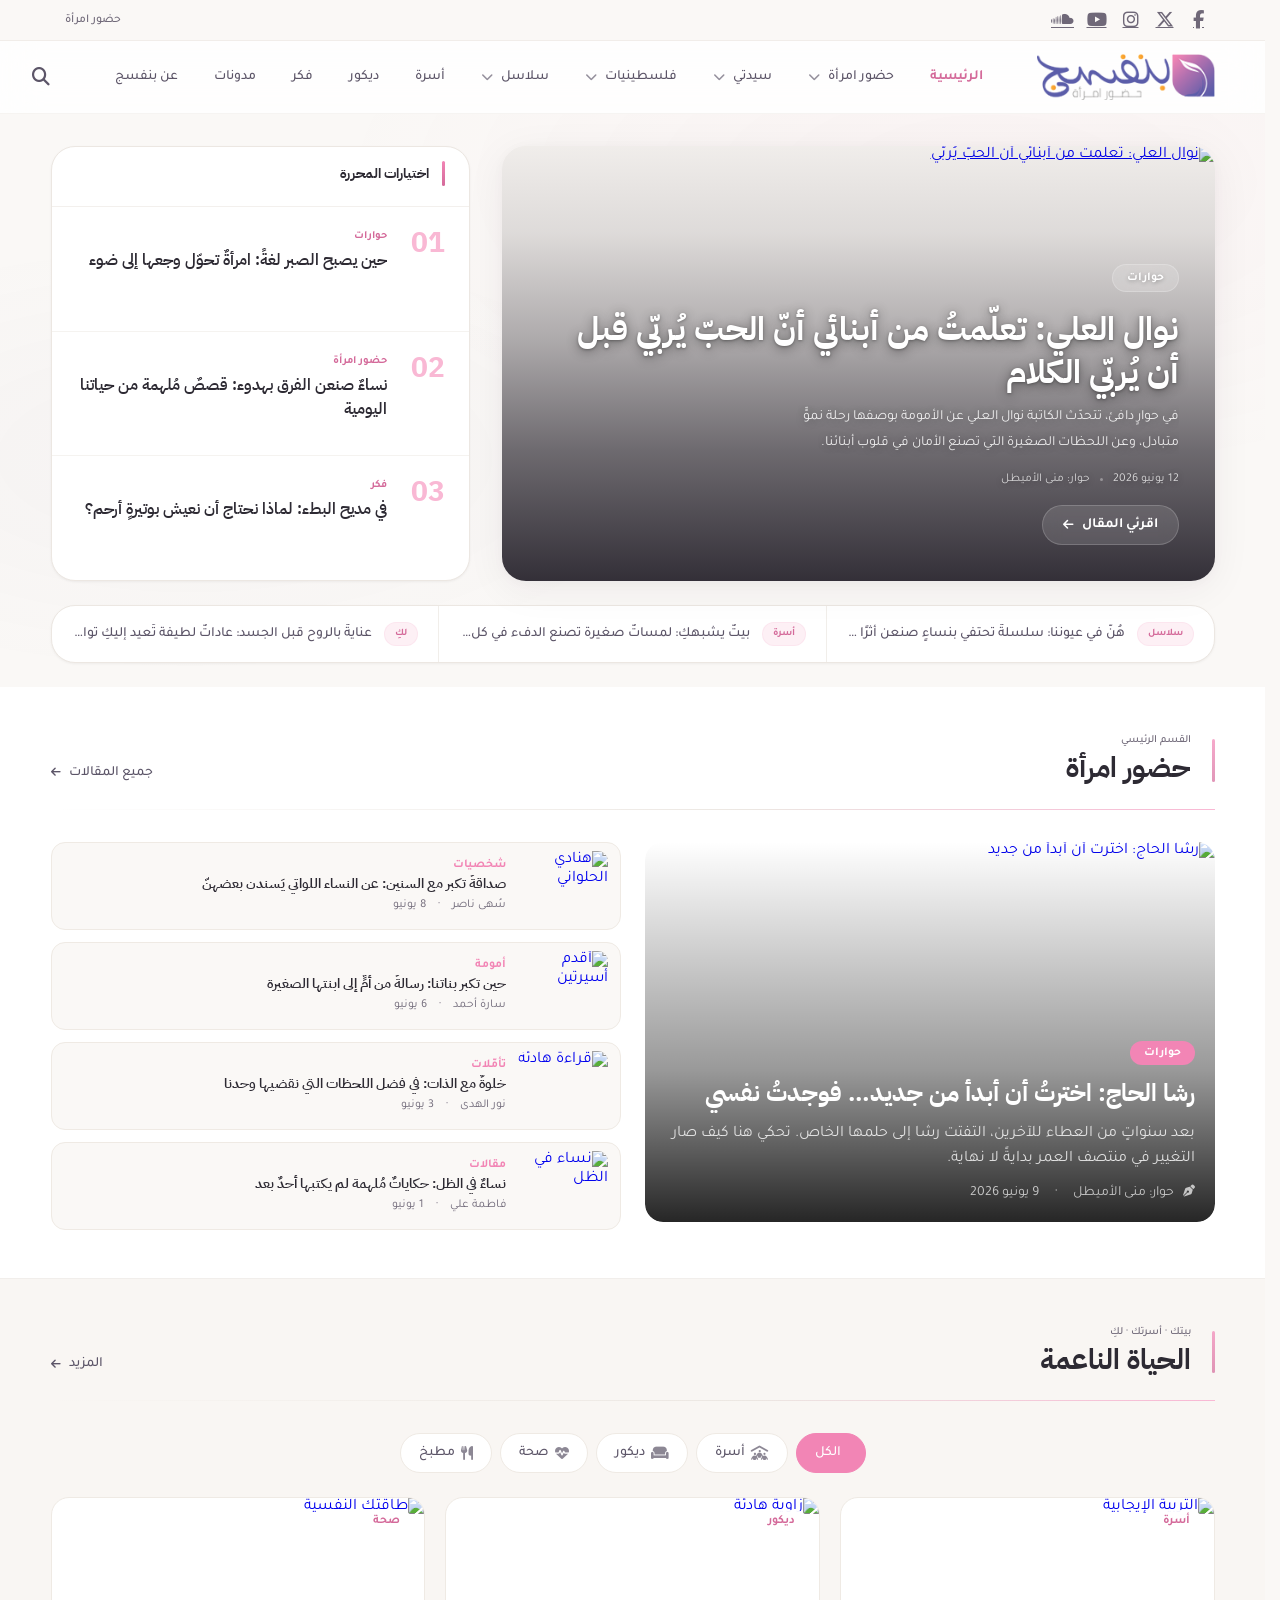
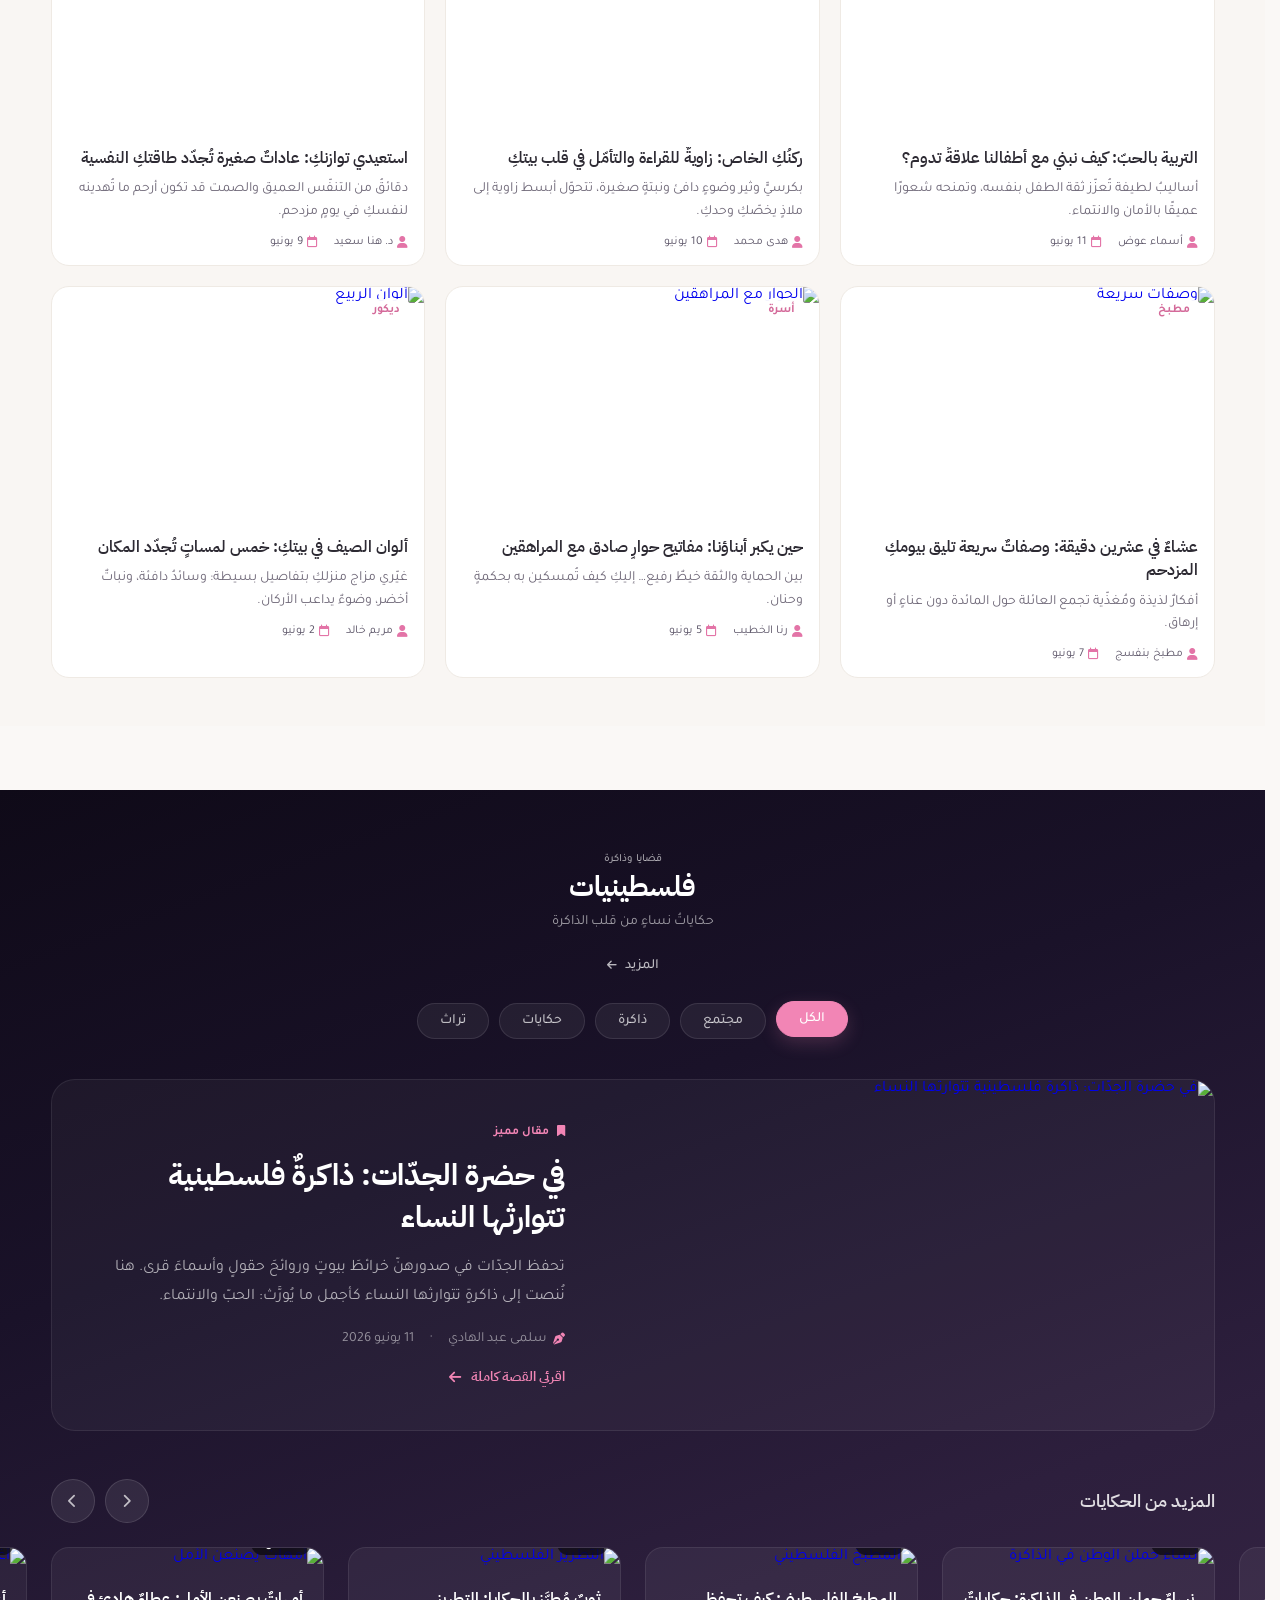
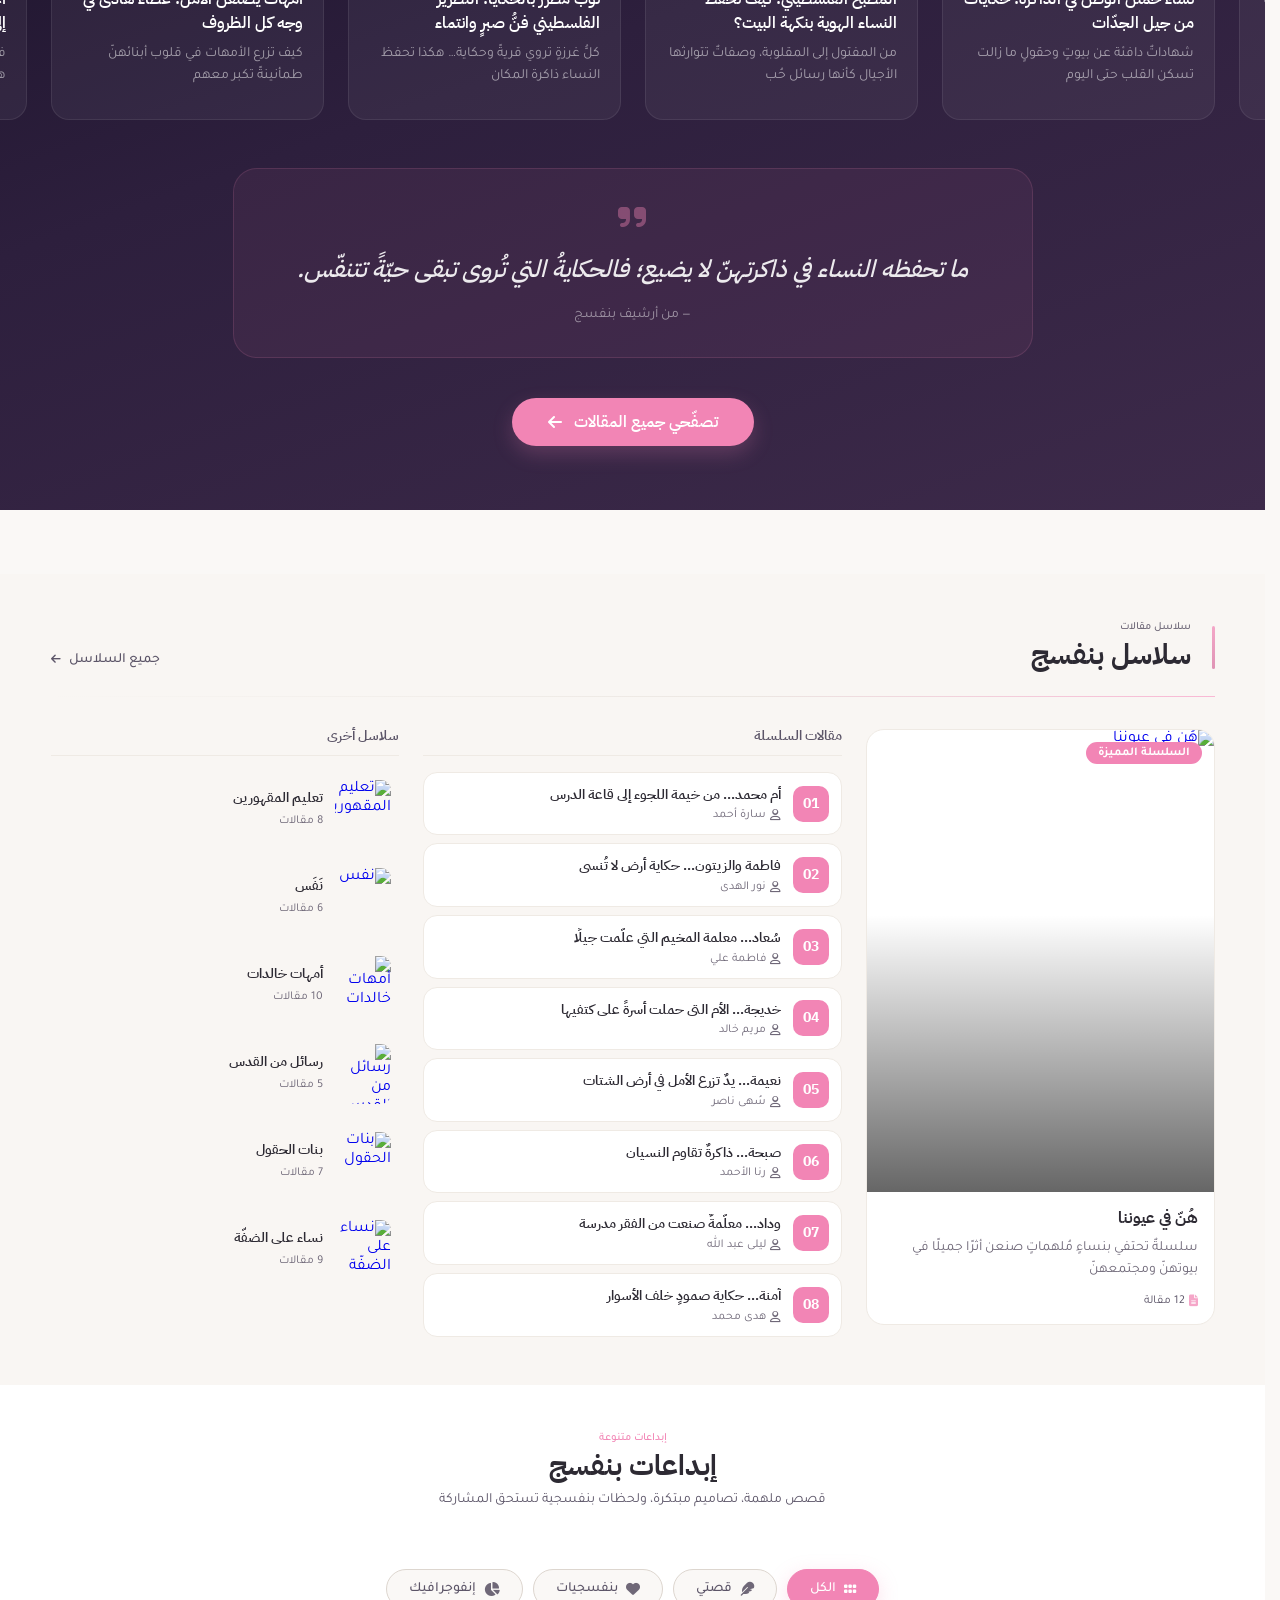
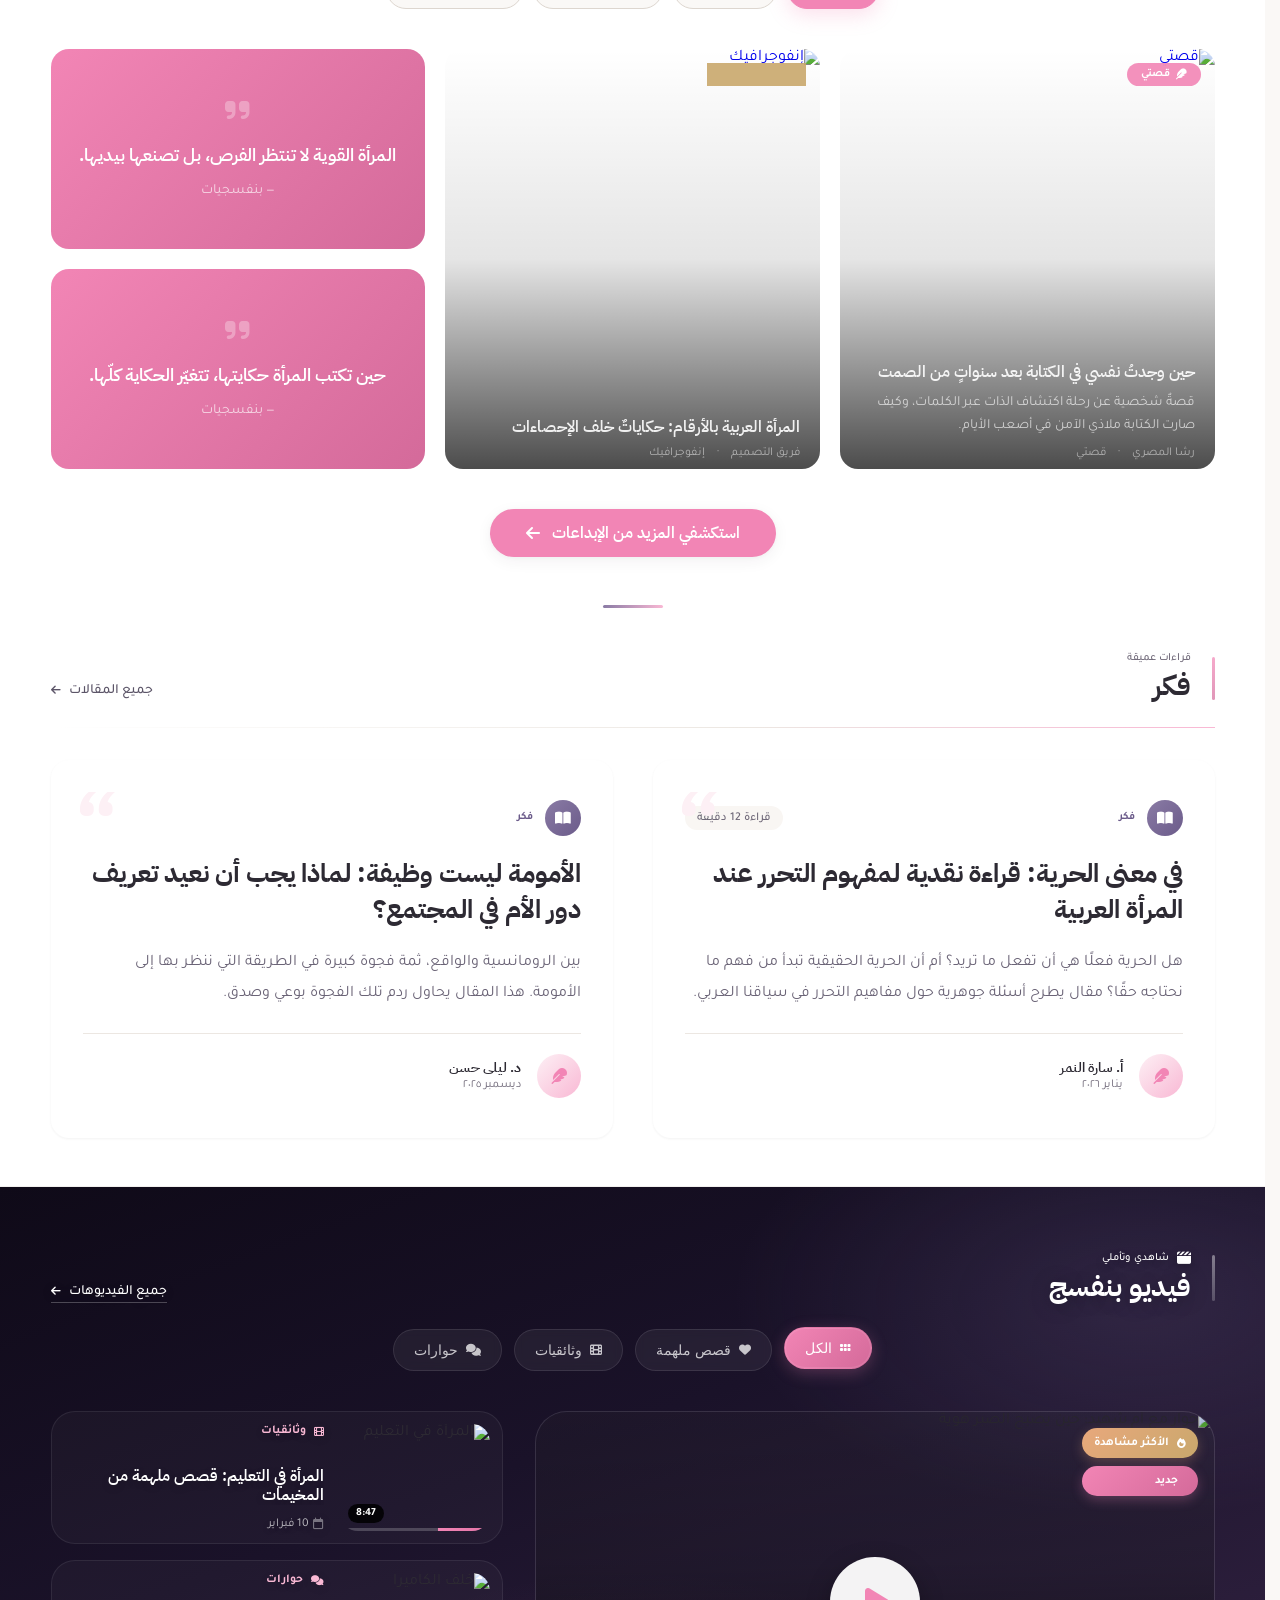
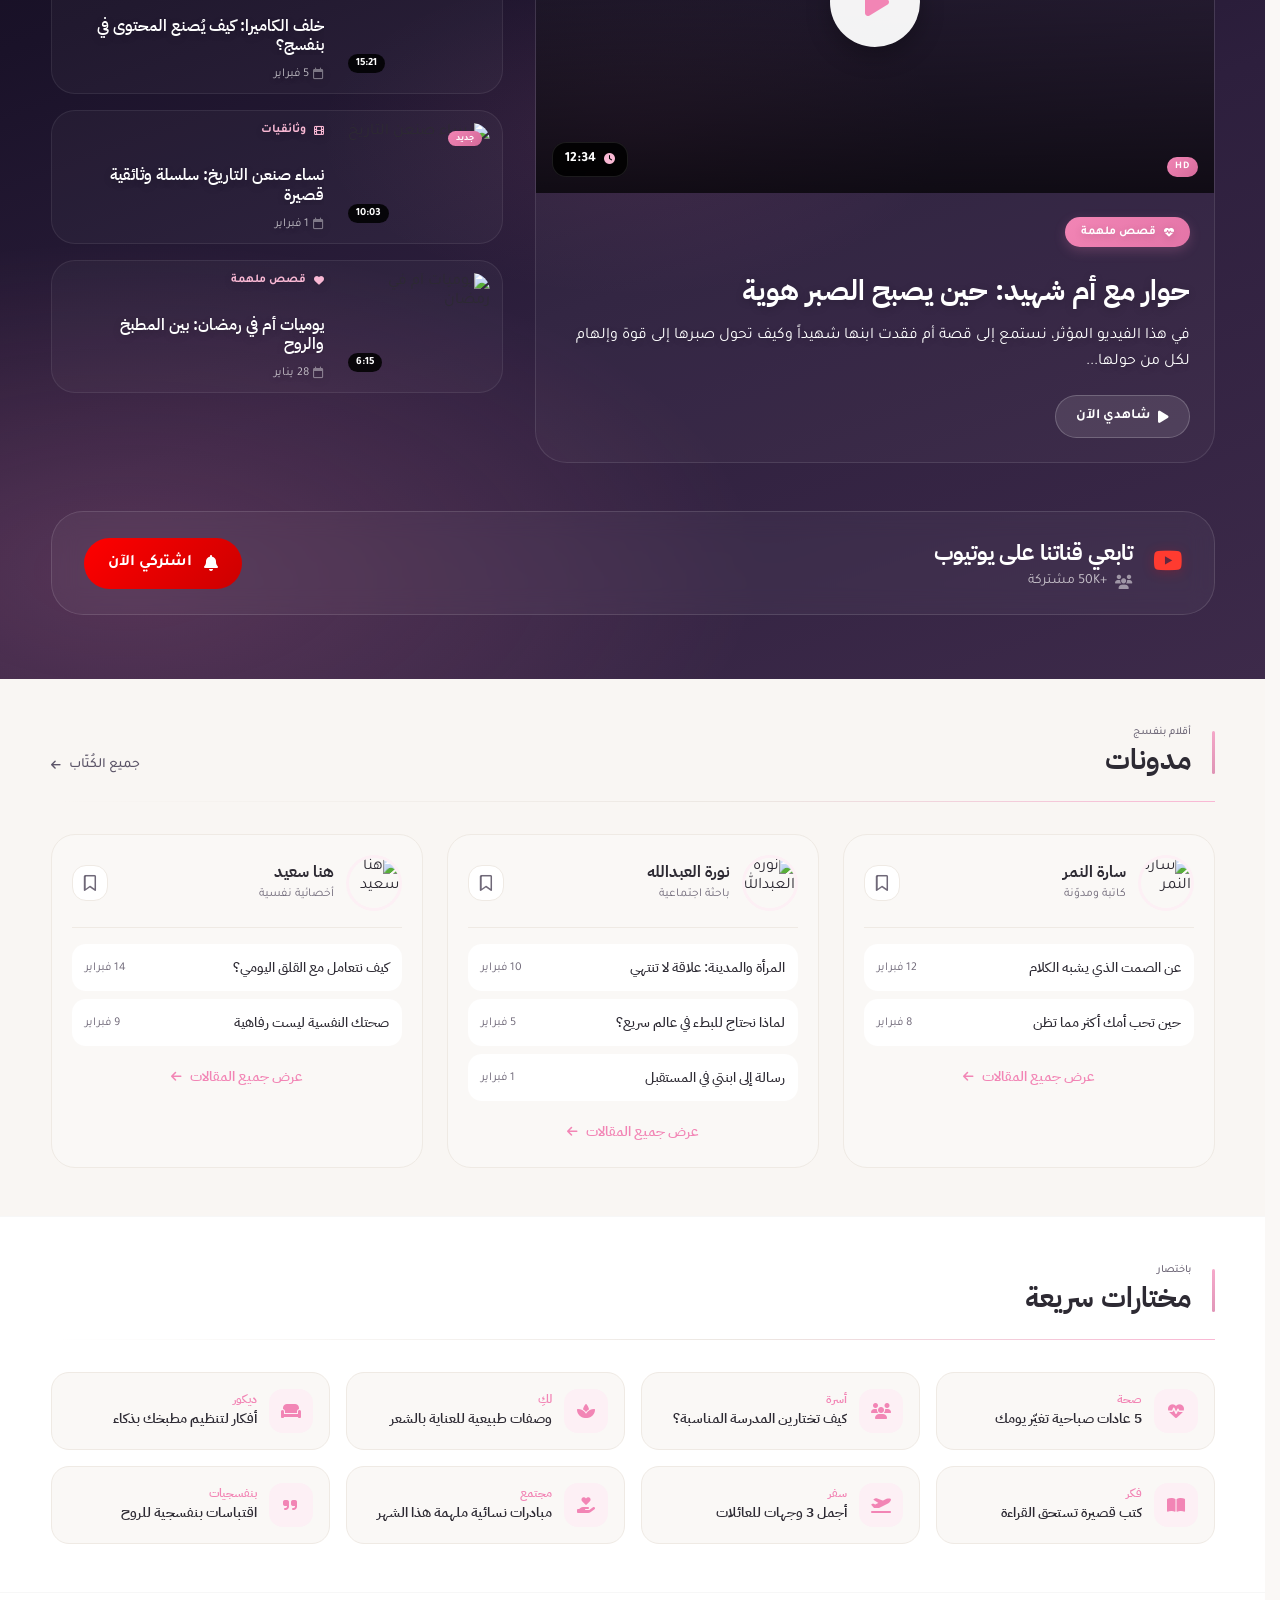
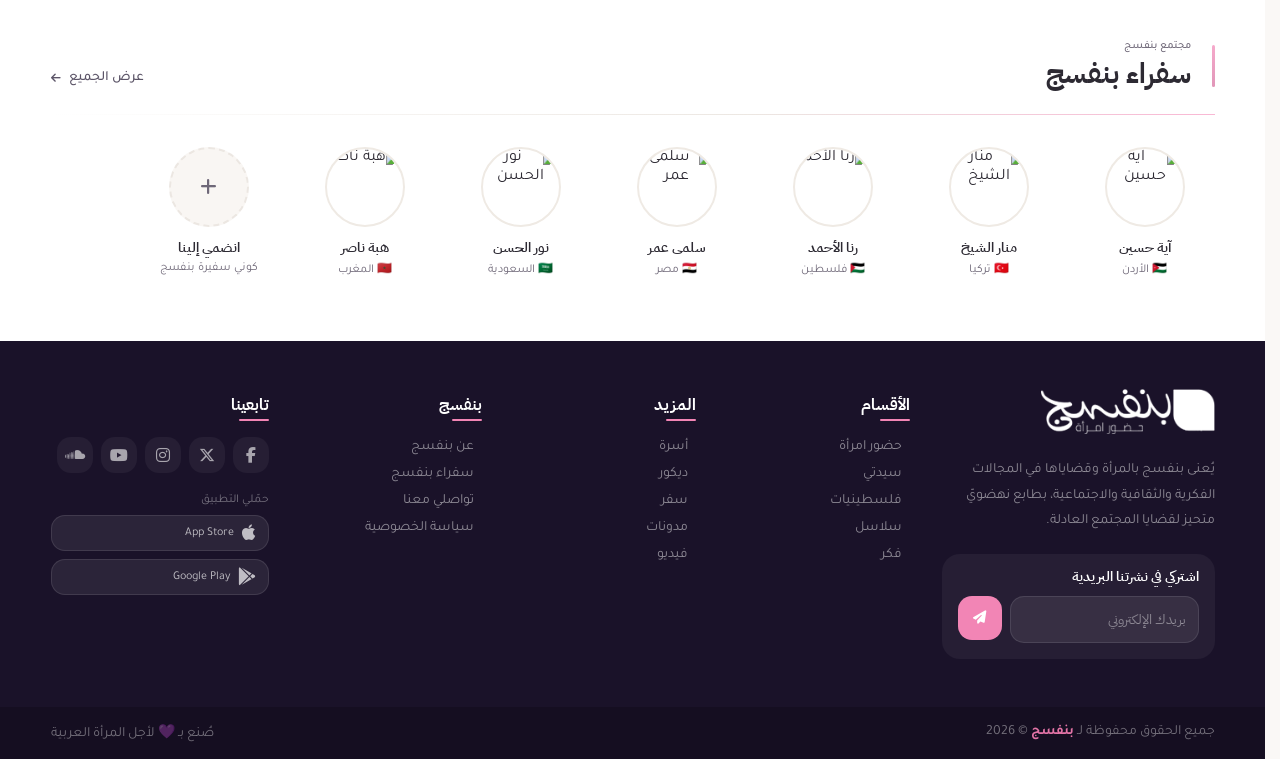
==== index.html @ 0a7c8219 "Signed-off-by: Eslam abselnasser <96479431+imsemoo@users.noreply.github.com>" ====
<!DOCTYPE html>
<html lang="ar" dir="rtl">

  <head>
    <meta charset="UTF-8">
    <meta name="viewport" content="width=device-width, initial-scale=1, shrink-to-fit=no">
    <meta http-equiv="x-ua-compatible" content="ie=edge">
    <title>بنفسج - حضور امرأة</title>
    <meta name="robots" content="noodp,noydir">
    <meta name="robots" content="index,follow">
    <meta name="robots" content="ALL">
    <meta property="og:type" content="article">
    <meta property="og:title" content="بنفسج - حضور امرأة">
    <meta property="og:description"
      content="يُعنى بنفسج بالمرأة وقضاياها في المجالات: الفكرية والثقافية والاجتماعية، بطابع نهضويّ متحيز لقضايا المجتمع العادلة.">
    <meta property="og:image" content="images/logo.png">
    <meta property="og:url" content="#">
    <meta property="og:site_name" content="بنفسج">
    <meta name="twitter:card" content="summary_large_image">
    <meta name="twitter:description"
      content="يُعنى بنفسج بالمرأة وقضاياها في المجالات: الفكرية والثقافية والاجتماعية، بطابع نهضويّ متحيز لقضايا المجتمع العادلة.">
    <meta name="twitter:title" content="بنفسج - حضور امرأة">
    <meta name="description"
      content="يُعنى بنفسج بالمرأة وقضاياها في المجالات: الفكرية والثقافية والاجتماعية، بطابع نهضويّ متحيز لقضايا المجتمع العادلة.">
    <meta name="keywords"
      content="بنفسج,مقالات,المرأة الفلسطينية,المرأة العربية,المرأة,حضور إمرأة,فكر,ثقافة,قضايا المرأة,ديكور,صحة,صحة وجمال">
    <meta name="author" content="بنفسج">
    <meta name="rating" content="General">
    <meta name="copyright" content="جميع الحقوق محفوظة لبنفسج © 2026">

    <link rel="shortcut icon" href="images/logo.png" type="image/png">
    <link rel="icon" href="images/logo.png" type="image/png">

    <!-- Font Awesome Icons -->
    <link rel="stylesheet" href="https://cdnjs.cloudflare.com/ajax/libs/font-awesome/6.5.1/css/all.min.css">

    <!-- Swiper CSS -->
    <link rel="stylesheet" href="https://cdn.jsdelivr.net/npm/swiper@11/swiper-bundle.min.css">


    <link rel="stylesheet" href="css/main.css">



  </head>

  <body>
    <a class="skip-link" href="#main">تخطّي إلى المحتوى</a>

    <!-- ====== Topbar ====== -->
    <div class="site-topbar">
      <div class="container site-topbar__inner">
        <div class="site-topbar__social" aria-label="روابط اجتماعية">
          <a class="icon-btn" href="#" aria-label="Facebook">
            <i class="fa-brands fa-facebook-f" aria-hidden="true"></i>
          </a>
          <a class="icon-btn" href="#" aria-label="Twitter / X">
            <i class="fa-brands fa-x-twitter" aria-hidden="true"></i>
          </a>
          <a class="icon-btn" href="#" aria-label="Instagram">
            <i class="fa-brands fa-instagram" aria-hidden="true"></i>
          </a>
          <a class="icon-btn" href="#" aria-label="YouTube">
            <i class="fa-brands fa-youtube" aria-hidden="true"></i>
          </a>
          <a class="icon-btn" href="#" aria-label="SoundCloud">
            <i class="fa-brands fa-soundcloud" aria-hidden="true"></i>
          </a>
        </div>

        <div class="site-topbar__meta">
          <span class="topbar-chip">حضور امرأة</span>
        </div>
      </div>
    </div>

    <!-- ====== Header ====== -->
    <header class="site-header" data-header>
      <div class="container site-header__inner">
        <!-- Brand -->
        <a class="site-brand" href="#" aria-label="بنفسج - الرئيسية">
          <img src="images/logo.png" alt="بنفسج" class="site-brand__logo">
        </a>

        <!-- Desktop Navigation -->
        <nav class="site-nav" aria-label="التنقل الرئيسي" data-nav>
          <ul class="site-nav__list">
            <li class="site-nav__item">
              <a class="site-nav__link is-active" href="#">الرئيسية</a>
            </li>

            <li class="site-nav__item has-subnav">
              <button class="site-nav__link site-nav__toggle" type="button" aria-expanded="false"
                aria-controls="nav-sub-1">
                حضور امرأة
                <i class="fa-solid fa-chevron-down site-nav__chev" aria-hidden="true"></i>
              </button>
              <ul class="subnav" id="nav-sub-1" aria-label="حضور امرأة">
                <li><a class="subnav__link" href="#">حوارات</a></li>
              </ul>
            </li>

            <li class="site-nav__item has-subnav">
              <button class="site-nav__link site-nav__toggle" type="button" aria-expanded="false"
                aria-controls="nav-sub-2">
                سيدتي
                <i class="fa-solid fa-chevron-down site-nav__chev" aria-hidden="true"></i>
              </button>
              <ul class="subnav" id="nav-sub-2" aria-label="سيدتي">
                <li><a class="subnav__link" href="#">صحة المرأة</a></li>
                <li><a class="subnav__link" href="#">لكِ</a></li>
              </ul>
            </li>

            <li class="site-nav__item has-subnav">
              <button class="site-nav__link site-nav__toggle" type="button" aria-expanded="false"
                aria-controls="nav-sub-3">
                فلسطينيات
                <i class="fa-solid fa-chevron-down site-nav__chev" aria-hidden="true"></i>
              </button>
              <ul class="subnav" id="nav-sub-3" aria-label="فلسطينيات">
                <li><a class="subnav__link" href="#">مجتمع</a></li>
                <li><a class="subnav__link" href="#">ذاكرة</a></li>
              </ul>
            </li>

            <li class="site-nav__item has-subnav">
              <button class="site-nav__link site-nav__toggle" type="button" aria-expanded="false"
                aria-controls="nav-sub-4">
                سلاسل
                <i class="fa-solid fa-chevron-down site-nav__chev" aria-hidden="true"></i>
              </button>
              <ul class="subnav" id="nav-sub-4" aria-label="سلاسل">
                <li><a class="subnav__link" href="#">هُنّ في عيوننا</a></li>
                <li><a class="subnav__link" href="#">سلسلة تعليم المقهورين</a></li>
                <li><a class="subnav__link" href="#">نَفَس</a></li>
              </ul>
            </li>

            <li class="site-nav__item"><a class="site-nav__link" href="#">أسرة</a></li>
            <li class="site-nav__item"><a class="site-nav__link" href="#">ديكور</a></li>
            <li class="site-nav__item"><a class="site-nav__link" href="#">فكر</a></li>
            <li class="site-nav__item"><a class="site-nav__link" href="#">مدونات</a></li>
            <li class="site-nav__item"><a class="site-nav__link" href="#">عن بنفسج</a></li>
          </ul>
        </nav>

        <!-- Actions -->
        <div class="site-actions">
          <button class="icon-btn" type="button" aria-label="بحث" data-search-open>
            <i class="fa-solid fa-magnifying-glass" aria-hidden="true"></i>
          </button>

          <button class="menu-btn" type="button" aria-label="فتح القائمة" aria-expanded="false"
            aria-controls="mobile-drawer" data-menu-open>
            <span class="menu-btn__lines" aria-hidden="true"></span>
          </button>
        </div>
      </div>
    </header>

    <!-- ====== Drawer (Outside header) ====== -->
    <div class="drawer" id="mobile-drawer" aria-hidden="true" data-drawer>
      <div class="drawer__backdrop" data-menu-close></div>

      <aside class="drawer__panel" role="dialog" aria-label="قائمة الهاتف" aria-modal="true">
        <div class="drawer__header">
          <span class="drawer__title">القائمة</span>
          <button class="icon-btn" type="button" aria-label="إغلاق" data-menu-close>
            <i class="fa-solid fa-xmark" aria-hidden="true"></i>
          </button>
        </div>

        <nav class="drawer__nav" aria-label="التنقل على الهاتف">
          <a class="drawer__link is-active" href="#">الرئيسية</a>

          <details class="drawer__group">
            <summary class="drawer__summary">حضور امرأة</summary>
            <a class="drawer__sublink" href="#">حوارات</a>
          </details>

          <details class="drawer__group">
            <summary class="drawer__summary">سيدتي</summary>
            <a class="drawer__sublink" href="#">صحة المرأة</a>
            <a class="drawer__sublink" href="#">لكِ</a>
          </details>

          <details class="drawer__group">
            <summary class="drawer__summary">فلسطينيات</summary>
            <a class="drawer__sublink" href="#">مجتمع</a>
            <a class="drawer__sublink" href="#">ذاكرة</a>
          </details>

          <details class="drawer__group">
            <summary class="drawer__summary">سلاسل</summary>
            <a class="drawer__sublink" href="#">هُنّ في عيوننا</a>
            <a class="drawer__sublink" href="#">سلسلة تعليم المقهورين</a>
            <a class="drawer__sublink" href="#">نَفَس</a>
          </details>

          <a class="drawer__link" href="#">أسرة</a>
          <a class="drawer__link" href="#">ديكور</a>
          <a class="drawer__link" href="#">فكر</a>
          <a class="drawer__link" href="#">مدونات</a>
          <a class="drawer__link" href="#">عن بنفسج</a>
        </nav>
      </aside>
    </div>

    <!-- ====== Search (Outside header) ====== -->
    <div class="search" aria-hidden="true" data-search>
      <div class="search__backdrop" data-search-close></div>

      <div class="search__panel" role="dialog" aria-label="البحث" aria-modal="true">
        <button class="search__close icon-btn" type="button" aria-label="إغلاق" data-search-close>
          <i class="fa-solid fa-xmark" aria-hidden="true"></i>
        </button>

        <div class="search__row">
          <input class="search__input" type="search" placeholder="ابحثي عن مقال أو كاتب…" aria-label="بحث">
          <button class="btn btn--primary" type="button">بحث</button>
        </div>
      </div>
    </div>


    <main id="main">
    <section class="hero-spread" aria-label="المحتوى المميز">
      <div class="container hero-spread__wrap">

        <div class="hero-spread__grid">

          <!-- ▸ Featured Story (Magazine Cover) -->
          <article class="hero-cover">
            <a class="hero-cover__media" href="#">
              <img src="https://images.unsplash.com/photo-1611066028607-cd58e29818f5?w=1280&h=600&fit=crop&crop=faces&q=80&auto=format"
                alt="نوال العلي: تعلّمتُ من أبنائي أن الحبّ يُربّي" loading="eager" decoding="async" />
            </a>

            <div class="hero-cover__content">
              <a class="hero-cover__category" href="#">حوارات</a>

              <h1 class="hero-cover__title">
                <a href="#">نوال العلي: تعلّمتُ من أبنائي أنّ الحبّ يُربّي قبل أن يُربّي الكلام</a>
              </h1>

              <p class="hero-cover__excerpt">
                في حوارٍ دافئ، تتحدّث الكاتبة نوال العلي عن الأمومة بوصفها رحلة نموٍّ متبادل، وعن اللحظات الصغيرة التي تصنع الأمان في قلوب أبنائنا.
              </p>

              <div class="hero-cover__meta">
                <time datetime="2026-06-12">12 يونيو 2026</time>
                <span class="hero-cover__dot" aria-hidden="true"></span>
                <span>حوار: منى الأميطل</span>
              </div>

              <a class="hero-cover__cta" href="#">
                اقرئي المقال
                <i class="fa-solid fa-arrow-left" aria-hidden="true"></i>
              </a>
            </div>
          </article>

          <!-- ▸ Editor's Picks (Numbered List) -->
          <aside class="hero-picks" aria-label="اختيارات المحررة">
            <div class="hero-picks__header">
              <span class="hero-picks__label">اختيارات المحررة</span>
            </div>

            <ol class="hero-picks__list">
              <li class="hero-picks__item">
                <a class="hero-picks__link" href="#">
                  <span class="hero-picks__num" aria-hidden="true">01</span>
                  <div class="hero-picks__body">
                    <span class="hero-picks__kicker">حوارات</span>
                    <h2 class="hero-picks__title">حين يصبح الصبر لغةً: امرأةٌ تحوّل وجعها إلى ضوء</h2>
                  </div>
                </a>
              </li>

              <li class="hero-picks__item">
                <a class="hero-picks__link" href="#">
                  <span class="hero-picks__num" aria-hidden="true">02</span>
                  <div class="hero-picks__body">
                    <span class="hero-picks__kicker">حضور امرأة</span>
                    <h2 class="hero-picks__title">نساءٌ صنعن الفرق بهدوء: قصصٌ مُلهمة من حياتنا
                      اليومية</h2>
                  </div>
                </a>
              </li>

              <li class="hero-picks__item">
                <a class="hero-picks__link" href="#">
                  <span class="hero-picks__num" aria-hidden="true">03</span>
                  <div class="hero-picks__body">
                    <span class="hero-picks__kicker">فكر</span>
                    <h2 class="hero-picks__title">في مديح البطء: لماذا نحتاج أن نعيش بوتيرةٍ أرحم؟</h2>
                  </div>
                </a>
              </li>
            </ol>
          </aside>

        </div>

        <!-- ▸ Highlight Strip (elegant, NOT ticker) -->
        <div class="hero-strip" aria-label="مختارات سريعة">
          <a class="hero-strip__item" href="#">
            <span class="hero-strip__badge">سلاسل</span>
            <span class="hero-strip__text">هُنّ في عيوننا: سلسلةٌ تحتفي بنساءٍ صنعن أثرًا جميلًا</span>
          </a>
          <span class="hero-strip__divider" aria-hidden="true"></span>
          <a class="hero-strip__item" href="#">
            <span class="hero-strip__badge">أسرة</span>
            <span class="hero-strip__text">بيتٌ يشبهكِ: لمساتٌ صغيرة تصنع الدفء في كل زاوية</span>
          </a>
          <span class="hero-strip__divider" aria-hidden="true"></span>
          <a class="hero-strip__item" href="#">
            <span class="hero-strip__badge">لكِ</span>
            <span class="hero-strip__text">عنايةٌ بالروح قبل الجسد: عاداتٌ لطيفة تُعيد إليكِ توازنكِ</span>
          </a>
        </div>

      </div>
    </section>

    <!-- ====== حضور امرأة — Editorial Feature Section ====== -->
    <section class="sec women-voices" aria-label="حضور امرأة">
      <div class="sec__container">

        <!-- Section Header -->
        <header class="sec-head">
          <div class="sec-head__right">
            <div class="sec-head__text">
              <span class="sec-head__kicker">القسم الرئيسي</span>
              <h2 class="sec-head__title"><a href="#">حضور امرأة</a></h2>
            </div>
          </div>
          <a class="sec-head__more" href="#">جميع المقالات <i class="fa-solid fa-arrow-left" aria-hidden="true"></i></a>
        </header>

        <!-- Main Grid -->
        <div class="women-voices__grid">

          <!-- Featured Article -->
          <article class="wv-hero">
            <a href="#" class="wv-hero__link">
              <div class="wv-hero__media">
                <img src="https://images.unsplash.com/photo-1681152299027-17efe7da7081?w=760&h=540&fit=crop&crop=faces&q=80&auto=format" alt="رشا الحاج: اخترتُ أن أبدأ من جديد" loading="lazy" />
                <div class="wv-hero__overlay"></div>
              </div>
              <div class="wv-hero__content">
                <span class="wv-hero__cat">حوارات</span>
                <h3 class="wv-hero__title">رشا الحاج: اخترتُ أن أبدأ من جديد… فوجدتُ نفسي</h3>
                <p class="wv-hero__excerpt">بعد سنواتٍ من العطاء للآخرين، التفتت رشا إلى حلمها الخاص. تحكي هنا كيف صار التغيير في منتصف العمر بدايةً لا نهاية.
                </p>
                <div class="wv-hero__meta">
                  <span class="wv-hero__author"><i class="fa-solid fa-pen-nib" aria-hidden="true"></i> حوار: منى الأميطل</span>
                  <span>·</span>
                  <span>9 يونيو 2026</span>
                </div>
              </div>
            </a>
          </article>

          <!-- Secondary Articles -->
          <div class="wv-list">

            <article class="wv-card">
              <a href="#" class="wv-card__link">
                <div class="wv-card__img">
                  <img src="https://images.unsplash.com/photo-1730812670456-7bd7f5a4d640?w=240&h=180&fit=crop&crop=faces&q=80&auto=format" alt="هنادي الحلواني"
                    loading="lazy" />
                </div>
                <div class="wv-card__body">
                  <span class="wv-card__cat">شخصيات</span>
                  <h4 class="wv-card__title">صداقةٌ تكبر مع السنين: عن النساء اللواتي يَسندن بعضهنّ</h4>
                  <div class="wv-card__meta">
                    <span>سُهى ناصر</span><span aria-hidden="true">·</span><span>8 يونيو</span>
                  </div>
                </div>
              </a>
            </article>

            <article class="wv-card">
              <a href="#" class="wv-card__link">
                <div class="wv-card__img">
                  <img src="https://images.unsplash.com/photo-1616894355117-59dd2e68818f?w=240&h=180&fit=crop&crop=faces&q=80&auto=format" alt="أقدم أسيرتين"
                    loading="lazy" />
                </div>
                <div class="wv-card__body">
                  <span class="wv-card__cat">أمومة</span>
                  <h4 class="wv-card__title">حين تكبر بناتنا: رسالةٌ من أمٍّ إلى ابنتها الصغيرة</h4>
                  <div class="wv-card__meta">
                    <span>سارة أحمد</span><span aria-hidden="true">·</span><span>6 يونيو</span>
                  </div>
                </div>
              </a>
            </article>

            <article class="wv-card">
              <a href="#" class="wv-card__link">
                <div class="wv-card__img">
                  <img src="https://images.unsplash.com/photo-1522075782449-e45a34f1ddfb?w=240&h=180&fit=crop&crop=faces&q=80&auto=format" alt="قراءة هادئة"
                    loading="lazy" />
                </div>
                <div class="wv-card__body">
                  <span class="wv-card__cat">تأمّلات</span>
                  <h4 class="wv-card__title">خلوةٌ مع الذات: في فضل اللحظات التي نقضيها وحدنا</h4>
                  <div class="wv-card__meta">
                    <span>نور الهدى</span><span aria-hidden="true">·</span><span>3 يونيو</span>
                  </div>
                </div>
              </a>
            </article>
            <article class="wv-card">
              <a href="#" class="wv-card__link">
                <div class="wv-card__img">
                  <img src="https://images.unsplash.com/photo-1488190211105-8b0e65b80b4e?w=240&h=180&fit=crop&crop=faces&q=80&auto=format" alt="نساء في الظل"
                    loading="lazy" />
                </div>
                <div class="wv-card__body">
                  <span class="wv-card__cat">مقالات</span>
                  <h4 class="wv-card__title">نساءٌ في الظل: حكاياتٌ مُلهمة لم يكتبها أحدٌ بعد</h4>
                  <div class="wv-card__meta">
                    <span>فاطمة علي</span><span aria-hidden="true">·</span><span>1 يونيو</span>
                  </div>
                </div>
              </a>
            </article>
          </div>

        </div>

      </div>
    </section>





    <!-- ============================================================
             §3  الحياة الناعمة — Lifestyle Tabs Section
             ============================================================ -->
    <section class="sec lifestyle-tabs" aria-label="الحياة الناعمة">
      <div class="sec__container">

        <!-- Header -->
        <header class="sec-head">
          <div class="sec-head__right">
            <div class="sec-head__text">
              <span class="sec-head__kicker">بيتك · أسرتك · لكِ</span>
              <h2 class="sec-head__title"><a href="#">الحياة الناعمة</a></h2>
            </div>
          </div>
          <a class="sec-head__more" href="#">المزيد <i class="fa-solid fa-arrow-left" aria-hidden="true"></i></a>
        </header>

        <!-- Category Tabs -->
        <nav class="lifestyle-tabs__nav" aria-label="تصنيفات">
          <button class="lifestyle-tabs__tab is-active" data-tab="all">
            <i class="fa-solid fa-grid-2"></i> الكل
          </button>
          <button class="lifestyle-tabs__tab" data-tab="family">
            <i class="fa-solid fa-people-roof"></i> أسرة
          </button>
          <button class="lifestyle-tabs__tab" data-tab="decor">
            <i class="fa-solid fa-couch"></i> ديكور
          </button>
          <button class="lifestyle-tabs__tab" data-tab="health">
            <i class="fa-solid fa-heart-pulse"></i> صحة
          </button>
          <button class="lifestyle-tabs__tab" data-tab="kitchen">
            <i class="fa-solid fa-utensils"></i> مطبخ
          </button>
        </nav>

        <!-- Cards Grid -->
        <div class="lifestyle-tabs__grid">

          <article class="lt-card" data-category="family">
            <a href="#" class="lt-card__link">
              <div class="lt-card__img">
                <img src="https://images.unsplash.com/photo-1583357820970-221489bb3e72?w=640&h=420&fit=crop&crop=faces&q=80&auto=format" alt="التربية الإيجابية"
                  loading="lazy" />
                <span class="lt-card__cat">أسرة</span>
              </div>
              <div class="lt-card__body">
                <h3 class="lt-card__title">التربية بالحبّ: كيف نبني مع أطفالنا علاقةً تدوم؟</h3>
                <p class="lt-card__excerpt">أساليبُ لطيفة تُعزّز ثقة الطفل بنفسه، وتمنحه شعورًا عميقًا بالأمان والانتماء.</p>
                <div class="lt-card__meta">
                  <span><i class="fa-solid fa-user" aria-hidden="true"></i> أسماء عوض</span>
                  <span><i class="fa-regular fa-calendar" aria-hidden="true"></i> 11 يونيو</span>
                </div>
              </div>
            </a>
          </article>

          <article class="lt-card" data-category="decor">
            <a href="#" class="lt-card__link">
              <div class="lt-card__img">
                <img src="https://images.unsplash.com/photo-1588471980726-8346cb477a33?w=640&h=420&fit=crop&crop=entropy&q=80&auto=format" alt="زاوية هادئة"
                  loading="lazy" />
                <span class="lt-card__cat">ديكور</span>
              </div>
              <div class="lt-card__body">
                <h3 class="lt-card__title">ركنُكِ الخاص: زاويةٌ للقراءة والتأمّل في قلب بيتكِ</h3>
                <p class="lt-card__excerpt">بكرسيٍّ وثير وضوءٍ دافئ ونبتةٍ صغيرة، تتحوّل أبسط زاوية إلى ملاذٍ يخصّكِ وحدكِ.</p>
                <div class="lt-card__meta">
                  <span><i class="fa-solid fa-user" aria-hidden="true"></i> هدى محمد</span>
                  <span><i class="fa-regular fa-calendar" aria-hidden="true"></i> 10 يونيو</span>
                </div>
              </div>
            </a>
          </article>

          <article class="lt-card" data-category="health">
            <a href="#" class="lt-card__link">
              <div class="lt-card__img">
                <img src="https://images.unsplash.com/photo-1518708909080-704599b19972?w=640&h=420&fit=crop&crop=faces&q=80&auto=format" alt="طاقتك النفسية"
                  loading="lazy" />
                <span class="lt-card__cat">صحة</span>
              </div>
              <div class="lt-card__body">
                <h3 class="lt-card__title">استعيدي توازنكِ: عاداتٌ صغيرة تُجدّد طاقتكِ النفسية</h3>
                <p class="lt-card__excerpt">دقائقُ من التنفّس العميق والصمت قد تكون أرحم ما تُهدينه لنفسكِ في يومٍ مزدحم.</p>
                <div class="lt-card__meta">
                  <span><i class="fa-solid fa-user" aria-hidden="true"></i> د. هنا سعيد</span>
                  <span><i class="fa-regular fa-calendar" aria-hidden="true"></i> 9 يونيو</span>
                </div>
              </div>
            </a>
          </article>

          <article class="lt-card" data-category="kitchen">
            <a href="#" class="lt-card__link">
              <div class="lt-card__img">
                <img src="https://images.unsplash.com/photo-1556911073-52527ac43761?w=640&h=420&fit=crop&crop=entropy&q=80&auto=format" alt="وصفات سريعة"
                  loading="lazy" />
                <span class="lt-card__cat">مطبخ</span>
              </div>
              <div class="lt-card__body">
                <h3 class="lt-card__title">عشاءٌ في عشرين دقيقة: وصفاتٌ سريعة تليق بيومكِ المزدحم</h3>
                <p class="lt-card__excerpt">أفكارٌ لذيذة ومُغذّية تجمع العائلة حول المائدة دون عناءٍ أو إرهاق.</p>
                <div class="lt-card__meta">
                  <span><i class="fa-solid fa-user" aria-hidden="true"></i> مطبخ بنفسج</span>
                  <span><i class="fa-regular fa-calendar" aria-hidden="true"></i> 7 يونيو</span>
                </div>
              </div>
            </a>
          </article>

          <article class="lt-card" data-category="family">
            <a href="#" class="lt-card__link">
              <div class="lt-card__img">
                <img src="https://images.unsplash.com/photo-1764267704086-261af367c19f?w=640&h=420&fit=crop&crop=faces&q=80&auto=format" alt="الحوار مع المراهقين"
                  loading="lazy" />
                <span class="lt-card__cat">أسرة</span>
              </div>
              <div class="lt-card__body">
                <h3 class="lt-card__title">حين يكبر أبناؤنا: مفاتيح حوارٍ صادق مع المراهقين</h3>
                <p class="lt-card__excerpt">بين الحماية والثقة خيطٌ رفيع… إليكِ كيف تُمسكين به بحكمةٍ وحنان.</p>
                <div class="lt-card__meta">
                  <span><i class="fa-solid fa-user" aria-hidden="true"></i> رنا الخطيب</span>
                  <span><i class="fa-regular fa-calendar" aria-hidden="true"></i> 5 يونيو</span>
                </div>
              </div>
            </a>
          </article>

          <article class="lt-card" data-category="decor">
            <a href="#" class="lt-card__link">
              <div class="lt-card__img">
                <img src="https://images.unsplash.com/photo-1631679706909-1844bbd07221?w=640&h=420&fit=crop&crop=entropy&q=80&auto=format" alt="ألوان الربيع"
                  loading="lazy" />
                <span class="lt-card__cat">ديكور</span>
              </div>
              <div class="lt-card__body">
                <h3 class="lt-card__title">ألوان الصيف في بيتكِ: خمس لمساتٍ تُجدّد المكان</h3>
                <p class="lt-card__excerpt">غيّري مزاج منزلكِ بتفاصيل بسيطة: وسائدُ دافئة، ونباتٌ أخضر، وضوءٌ يداعب الأركان.</p>
                <div class="lt-card__meta">
                  <span><i class="fa-solid fa-user" aria-hidden="true"></i> مريم خالد</span>
                  <span><i class="fa-regular fa-calendar" aria-hidden="true"></i> 2 يونيو</span>
                </div>
              </div>
            </a>
          </article>

        </div>

      </div>
    </section>

    <!-- ============================================================
             §4  فلسطينيات — Immersive Cinematic Section
             ============================================================ -->
    <section class="palest" aria-label="فلسطينيات">
      <!-- Background Image with Overlay -->
      <div class="palest__bg">
        <img src="https://bnfsj.net/thumb/1920x1080/uploads/images/2026/02/Zy6Oz.webp" alt="" aria-hidden="true"
          loading="lazy">
        <div class="palest__overlay"></div>
      </div>

      <div class="palest__container">

        <!-- Section Header -->
        <header class="sec-head sec-head--center sec-head--light">
          <div class="sec-head__right">
            <div class="sec-head__text">
              <span class="sec-head__kicker">قضايا وذاكرة</span>
              <h2 class="sec-head__title"><a href="#">فلسطينيات</a></h2>
              <p class="sec-head__subtitle">حكاياتُ نساءٍ من قلب الذاكرة</p>
            </div>
          </div>
          <a class="sec-head__more sec-head__more--light" href="#">المزيد <i class="fa-solid fa-arrow-left"
              aria-hidden="true"></i></a>
        </header>

        <!-- Categories -->
        <nav class="palest__cats" aria-label="تصنيفات فلسطينيات">
          <a href="#" class="palest__cat is-active">الكل</a>
          <a href="#" class="palest__cat">مجتمع</a>
          <a href="#" class="palest__cat">ذاكرة</a>
          <a href="#" class="palest__cat">حكايات</a>
          <a href="#" class="palest__cat">تراث</a>
        </nav>

        <!-- Impact Statistics -->
        <!-- <div class="palest__stats">
          <div class="palest__stat">
            <span class="palest__stat-num">+200</span>
            <span class="palest__stat-label">قصة موثقة</span>
          </div>
          <div class="palest__stat">
            <span class="palest__stat-num">76</span>
            <span class="palest__stat-label">عامًا من الصمود</span>
          </div>
          <div class="palest__stat">
            <span class="palest__stat-num">+8K</span>
            <span class="palest__stat-label">أسيرة فلسطينية</span>
          </div>
        </div> -->

        <!-- Featured Story Hero -->
        <a href="#" class="palest__hero">
          <div class="palest__hero-img">
            <img src="https://bnfsj.net/thumb/1070x600/uploads/images/2026/02/CVVe8.webp" alt="في حضرة الجدّات: ذاكرة فلسطينية تتوارثها النساء"
              loading="lazy">
          </div>
          <div class="palest__hero-content">
            <span class="palest__hero-cat">
              <i class="fa-solid fa-bookmark" aria-hidden="true"></i>
              مقال مميز
            </span>
            <h3 class="palest__hero-title">في حضرة الجدّات: ذاكرةٌ فلسطينية تتوارثها النساء</h3>
            <p class="palest__hero-excerpt">تحفظ الجدّات في صدورهنّ خرائطَ بيوتٍ وروائحَ حقولٍ وأسماءَ قرى. هنا نُنصت إلى
              ذاكرةٍ تتوارثها النساء كأجمل ما يُورَّث: الحبّ والانتماء.</p>
            <div class="palest__hero-meta">
              <span class="palest__hero-author">
                <i class="fa-solid fa-pen-nib" aria-hidden="true"></i>
                سلمى عبد الهادي
              </span>
              <span aria-hidden="true">·</span>
              <span>11 يونيو 2026</span>
            </div>
            <span class="palest__hero-cta">
              اقرئي القصة كاملة
              <i class="fa-solid fa-arrow-left" aria-hidden="true"></i>
            </span>
          </div>
        </a>

        <!-- Stories Slider -->
        <div class="palest__slider-wrap">
          <div class="palest__slider-head">
            <h3 class="palest__slider-title">المزيد من الحكايات</h3>
            <div class="palest__slider-navs">
              <button class="palest__nav palest__nav--prev" aria-label="السابق">
                <i class="fa-solid fa-chevron-right" aria-hidden="true"></i>
              </button>
              <button class="palest__nav palest__nav--next" aria-label="التالي">
                <i class="fa-solid fa-chevron-left" aria-hidden="true"></i>
              </button>
            </div>
          </div>

          <div class="swiper palest__swiper">
            <div class="swiper-wrapper">
              <!-- Slide 1 -->
              <div class="swiper-slide">
                <a href="#" class="palest__card">
                  <div class="palest__card-img">
                    <img src="https://bnfsj.net/thumb/600x400/uploads/images/2026/02/mmTWE.webp" alt="نساء حملن الوطن في الذاكرة"
                      loading="lazy">
                    <span class="palest__card-cat">ذاكرة</span>
                  </div>
                  <div class="palest__card-body">
                    <h4 class="palest__card-title">نساءٌ حملن الوطن في الذاكرة: حكاياتٌ من جيل الجدّات</h4>
                    <p class="palest__card-excerpt">شهاداتٌ دافئة عن بيوتٍ وحقولٍ ما زالت تسكن القلب حتى اليوم</p>
                  </div>
                </a>
              </div>
              <!-- Slide 2 -->
              <div class="swiper-slide">
                <a href="#" class="palest__card">
                  <div class="palest__card-img">
                    <img src="https://bnfsj.net/thumb/600x400/uploads/images/2026/02/e7OGv.webp" alt="المطبخ الفلسطيني"
                      loading="lazy">
                    <span class="palest__card-cat">تراث</span>
                  </div>
                  <div class="palest__card-body">
                    <h4 class="palest__card-title">المطبخ الفلسطيني: كيف تحفظ النساء الهوية بنكهة البيت؟</h4>
                    <p class="palest__card-excerpt">من المفتول إلى المقلوبة، وصفاتٌ تتوارثها الأجيال كأنها رسائل حُب</p>
                  </div>
                </a>
              </div>
              <!-- Slide 3 -->
              <div class="swiper-slide">
                <a href="#" class="palest__card">
                  <div class="palest__card-img">
                    <img src="https://bnfsj.net/thumb/600x400/uploads/images/2026/02/V4cdT.webp" alt="التطريز الفلسطيني"
                      loading="lazy">
                    <span class="palest__card-cat">ذاكرة</span>
                  </div>
                  <div class="palest__card-body">
                    <h4 class="palest__card-title">ثوبٌ مُطرَّز بالحكايا: التطريز الفلسطيني فنُّ صبرٍ وانتماء</h4>
                    <p class="palest__card-excerpt">كلُّ غرزةٍ تروي قريةً وحكاية… هكذا تحفظ النساء ذاكرة المكان</p>
                  </div>
                </a>
              </div>
              <!-- Slide 4 -->
              <div class="swiper-slide">
                <a href="#" class="palest__card">
                  <div class="palest__card-img">
                    <img src="https://bnfsj.net/thumb/600x400/uploads/images/2026/02/VmIn4.webp" alt="أمهات يصنعن الأمل"
                      loading="lazy">
                    <span class="palest__card-cat">مجتمع</span>
                  </div>
                  <div class="palest__card-body">
                    <h4 class="palest__card-title">أمهاتٌ يصنعن الأمل: عطاءٌ هادئ في وجه كل الظروف</h4>
                    <p class="palest__card-excerpt">كيف تزرع الأمهات في قلوب أبنائهنّ طمأنينةً تكبر معهم</p>
                  </div>
                </a>
              </div>
              <!-- Slide 5 -->
              <div class="swiper-slide">
                <a href="#" class="palest__card">
                  <div class="palest__card-img">
                    <img src="https://bnfsj.net/thumb/600x400/uploads/images/2026/02/55ZKd.webp" alt="أغنية تُورَّث"
                      loading="lazy">
                    <span class="palest__card-cat">حكايات</span>
                  </div>
                  <div class="palest__card-body">
                    <h4 class="palest__card-title">أغنيةٌ تُورَّث: كيف تنقل الجدّات التراث إلى الأحفاد؟</h4>
                    <p class="palest__card-excerpt">في الأهازيج وحكايات ما قبل النوم، تُروى هويةُ جيلٍ كامل</p>
                  </div>
                </a>
              </div>
            </div>
          </div>
        </div>

        <!-- Quote / Testimonial -->
        <blockquote class="palest__quote">
          <i class="fa-solid fa-quote-right palest__quote-icon" aria-hidden="true"></i>
          <p class="palest__quote-text">ما تحفظه النساء في ذاكرتهنّ لا يضيع؛ فالحكايةُ التي تُروى تبقى حيّةً تتنفّس.</p>
          <cite class="palest__quote-cite">— من أرشيف بنفسج</cite>
        </blockquote>

        <!-- CTA Button -->
        <div class="palest__cta-wrap">
          <a href="#" class="palest__cta">
            <span>تصفّحي جميع المقالات</span>
            <i class="fa-solid fa-arrow-left" aria-hidden="true"></i>
          </a>
        </div>

      </div>
    </section>

    <!-- ============================================================
             §5  سلاسل — Article Series Showcase
             ============================================================ -->
    <section class="series-showcase" aria-label="سلاسل">
      <div class="series-showcase__bg"></div>
      <div class="series-showcase__container">

        <!-- Header -->
        <header class="sec-head">
          <div class="sec-head__right">
            <div class="sec-head__text">
              <span class="sec-head__kicker">سلاسل مقالات</span>
              <h2 class="sec-head__title"><a href="#">سلاسل بنفسج</a></h2>
            </div>
          </div>
          <a class="sec-head__more" href="#">جميع السلاسل <i class="fa-solid fa-arrow-left" aria-hidden="true"></i></a>
        </header>

        <!-- 3-Column Layout -->
        <div class="series-grid">

          <!-- Column 1: Featured Series -->
          <div class="series-grid__featured">
            <a href="#" class="series-card-featured">
              <div class="series-card-featured__cover">
                <img src="https://images.unsplash.com/photo-1600188769045-bc6026bfc8cd?w=600&h=800&fit=crop&crop=faces&q=80&auto=format" alt="هُنّ في عيوننا"
                  loading="lazy">
                <div class="series-card-featured__overlay"></div>
                <span class="series-card-featured__badge">السلسلة المميزة</span>
              </div>
              <div class="series-card-featured__body">
                <h3 class="series-card-featured__title">هُنّ في عيوننا</h3>
                <p class="series-card-featured__desc">سلسلةٌ تحتفي بنساءٍ مُلهماتٍ صنعن أثرًا جميلًا في بيوتهنّ ومجتمعهنّ</p>
                <div class="series-card-featured__meta">
                  <span><i class="fa-solid fa-file-lines"></i> 12 مقالة</span>
                </div>
              </div>
            </a>
          </div>

          <!-- Column 2: Episodes -->
          <div class="series-grid__episodes">
            <h4 class="series-grid__col-title">مقالات السلسلة</h4>
            <div class="series-eps-list">
              <a href="#" class="series-ep">
                <span class="series-ep__num">01</span>
                <div class="series-ep__info">
                  <h5 class="series-ep__title">أم محمد… من خيمة اللجوء إلى قاعة الدرس</h5>
                  <span class="series-ep__author"><i class="fa-regular fa-user"></i> سارة أحمد</span>
                </div>
              </a>
              <a href="#" class="series-ep">
                <span class="series-ep__num">02</span>
                <div class="series-ep__info">
                  <h5 class="series-ep__title">فاطمة والزيتون… حكاية أرض لا تُنسى</h5>
                  <span class="series-ep__author"><i class="fa-regular fa-user"></i> نور الهدى</span>
                </div>
              </a>
              <a href="#" class="series-ep">
                <span class="series-ep__num">03</span>
                <div class="series-ep__info">
                  <h5 class="series-ep__title">سُعاد… معلمة المخيم التي علّمت جيلًا</h5>
                  <span class="series-ep__author"><i class="fa-regular fa-user"></i> فاطمة علي</span>
                </div>
              </a>
              <a href="#" class="series-ep">
                <span class="series-ep__num">04</span>
                <div class="series-ep__info">
                  <h5 class="series-ep__title">خديجة… الأم التي حملت أسرةً على كتفيها</h5>
                  <span class="series-ep__author"><i class="fa-regular fa-user" aria-hidden="true"></i> مريم خالد</span>
                </div>
              </a>
              <a href="#" class="series-ep">
                <span class="series-ep__num">05</span>
                <div class="series-ep__info">
                  <h5 class="series-ep__title">نعيمة… يدٌ تزرع الأمل في أرض الشتات</h5>
                  <span class="series-ep__author"><i class="fa-regular fa-user" aria-hidden="true"></i> سُهى ناصر</span>
                </div>
              </a>
              <a href="#" class="series-ep">
                <span class="series-ep__num">06</span>
                <div class="series-ep__info">
                  <h5 class="series-ep__title">صبحة… ذاكرةٌ تقاوم النسيان</h5>
                  <span class="series-ep__author"><i class="fa-regular fa-user" aria-hidden="true"></i> رنا الأحمد</span>
                </div>
              </a>
              <a href="#" class="series-ep">
                <span class="series-ep__num">07</span>
                <div class="series-ep__info">
                  <h5 class="series-ep__title">وداد… معلّمةٌ صنعت من الفقر مدرسة</h5>
                  <span class="series-ep__author"><i class="fa-regular fa-user" aria-hidden="true"></i> ليلى عبد الله</span>
                </div>
              </a>
              <a href="#" class="series-ep">
                <span class="series-ep__num">08</span>
                <div class="series-ep__info">
                  <h5 class="series-ep__title">آمنة… حكاية صمودٍ خلف الأسوار</h5>
                  <span class="series-ep__author"><i class="fa-regular fa-user" aria-hidden="true"></i> هدى محمد</span>
                </div>
              </a>
            </div>
          </div>

          <!-- Column 3: More Series -->
          <div class="series-grid__more">
            <h4 class="series-grid__col-title">سلاسل أخرى</h4>
            <div class="series-other-list">
              <a href="#" class="series-other">
                <div class="series-other__cover">
                  <img src="https://images.unsplash.com/photo-1632119580908-ae947d4c7691?w=240&h=300&fit=crop&crop=entropy&q=80&auto=format" alt="تعليم المقهورين"
                    loading="lazy">
                </div>
                <div class="series-other__info">
                  <h5 class="series-other__title">تعليم المقهورين</h5>
                  <span class="series-other__count">8 مقالات</span>
                </div>
              </a>
              <a href="#" class="series-other">
                <div class="series-other__cover">
                  <img src="https://images.unsplash.com/photo-1631510390389-c1e4fb20ff31?w=240&h=300&fit=crop&crop=entropy&q=80&auto=format" alt="نَفَس"
                    loading="lazy">
                </div>
                <div class="series-other__info">
                  <h5 class="series-other__title">نَفَس</h5>
                  <span class="series-other__count">6 مقالات</span>
                </div>
              </a>
              <a href="#" class="series-other">
                <div class="series-other__cover">
                  <img src="https://images.unsplash.com/photo-1762231720367-0f53895a5cb7?w=240&h=300&fit=crop&crop=faces&q=80&auto=format" alt="أمهات خالدات"
                    loading="lazy">
                </div>
                <div class="series-other__info">
                  <h5 class="series-other__title">أمهات خالدات</h5>
                  <span class="series-other__count">10 مقالات</span>
                </div>
              </a>
              <a href="#" class="series-other">
                <div class="series-other__cover">
                  <img src="https://images.unsplash.com/photo-1506126613408-eca07ce68773?w=240&h=300&fit=crop&crop=entropy&q=80&auto=format" alt="رسائل من القدس"
                    loading="lazy">
                </div>
                <div class="series-other__info">
                  <h5 class="series-other__title">رسائل من القدس</h5>
                  <span class="series-other__count">5 مقالات</span>
                </div>
              </a>
              <a href="#" class="series-other">
                <div class="series-other__cover">
                  <img src="https://images.unsplash.com/photo-1456324504439-367cee3b3c32?w=240&h=300&fit=crop&crop=entropy&q=80&auto=format" alt="بنات الحقول"
                    loading="lazy">
                </div>
                <div class="series-other__info">
                  <h5 class="series-other__title">بنات الحقول</h5>
                  <span class="series-other__count">7 مقالات</span>
                </div>
              </a>
              <a href="#" class="series-other">
                <div class="series-other__cover">
                  <img src="https://images.unsplash.com/photo-1578513492882-c2a46b45af17?w=240&h=300&fit=crop&crop=entropy&q=80&auto=format" alt="نساء على الضفّة"
                    loading="lazy">
                </div>
                <div class="series-other__info">
                  <h5 class="series-other__title">نساء على الضفّة</h5>
                  <span class="series-other__count">9 مقالات</span>
                </div>
              </a>
            </div>
          </div>

        </div>

      </div>
    </section>

    <!-- ============================================================
             §6  إبداعات بنفسج — Creative Showcase with Tabs
             ============================================================ -->
    <section class="creative-hub" aria-label="إبداعات بنفسج">
      <div class="creative-hub__container">

        <!-- Header -->
        <header class="sec-head sec-head--center">
          <div class="sec-head__right">
            <div class="sec-head__text">
              <span class="sec-head__kicker">إبداعات متنوعة</span>
              <h2 class="sec-head__title"><a href="#">إبداعات بنفسج</a></h2>
              <p class="sec-head__subtitle">قصص ملهمة، تصاميم مبتكرة، ولحظات بنفسجية تستحق المشاركة</p>
            </div>
          </div>
        </header>

        <!-- Category Tabs -->
        <nav class="creative-hub__tabs" aria-label="تصنيفات الإبداعات">
          <button class="creative-hub__tab is-active" data-tab="all">
            <i class="fa-solid fa-grip" aria-hidden="true"></i>
            الكل
          </button>
          <button class="creative-hub__tab" data-tab="stories">
            <i class="fa-solid fa-feather" aria-hidden="true"></i>
            قصتي
          </button>
          <button class="creative-hub__tab" data-tab="banafsajiyat">
            <i class="fa-solid fa-heart" aria-hidden="true"></i>
            بنفسجيات
          </button>
          <button class="creative-hub__tab" data-tab="infographic">
            <i class="fa-solid fa-chart-pie" aria-hidden="true"></i>
            إنفوجرافيك
          </button>
        </nav>

        <!-- Masonry Grid -->
        <div class="creative-hub__grid">

          <!-- Featured Story (Large) -->
          <a href="#" class="creative-item creative-item--featured creative-item--story" data-category="stories">
            <div class="creative-item__media">
              <img src="https://images.unsplash.com/photo-1517971129774-8a2b38fa128e?w=800&h=1000&fit=crop&crop=faces&q=80&auto=format" alt="قصتي" loading="lazy">
              <div class="creative-item__overlay"></div>
            </div>
            <div class="creative-item__badge">
              <i class="fa-solid fa-feather" aria-hidden="true"></i>
              قصتي
            </div>
            <div class="creative-item__content">
              <h3 class="creative-item__title">حين وجدتُ نفسي في الكتابة بعد سنواتٍ من الصمت</h3>
              <p class="creative-item__excerpt">قصةٌ شخصية عن رحلة اكتشاف الذات عبر الكلمات، وكيف صارت الكتابة ملاذي
                الآمن في أصعب الأيام.</p>
              <div class="creative-item__meta">
                <span class="creative-item__author">رشا المصري</span>
                <span aria-hidden="true">·</span>
                <span>قصتي</span>
              </div>
            </div>
          </a>

          <!-- Infographic (Vertical Tall) -->
          <a href="#" class="creative-item creative-item--tall creative-item--infographic" data-category="infographic">
            <div class="creative-item__media">
              <img src="https://images.unsplash.com/photo-1610629737680-8a6daf3dadf7?w=600&h=900&fit=crop&crop=faces&q=80&auto=format" alt="إنفوجرافيك"
                loading="lazy">
              <div class="creative-item__overlay"></div>
            </div>
            <div class="creative-item__badge">
              <i class="fa-solid fa-chart-pie" aria-hidden="true"></i>
              إنفوجرافيك
            </div>
            <div class="creative-item__content">
              <h3 class="creative-item__title">المرأة العربية بالأرقام: حكاياتٌ خلف الإحصاءات</h3>
              <div class="creative-item__meta">
                <span class="creative-item__author">فريق التصميم</span>
                <span aria-hidden="true">·</span>
                <span>إنفوجرافيك</span>
              </div>
            </div>
          </a>

       



          <!-- Quote Card -->
          <div class="creative-item creative-item--quote" data-category="banafsajiyat">
            <blockquote class="creative-quote">
              <i class="fa-solid fa-quote-right creative-quote__icon" aria-hidden="true"></i>
              <p class="creative-quote__text">المرأة القوية لا تنتظر الفرص، بل تصنعها بيديها.</p>
              <cite class="creative-quote__cite">— بنفسجيات</cite>
            </blockquote>
          </div>
          <!-- Quote Card -->
          <div class="creative-item creative-item--quote" data-category="banafsajiyat">
            <blockquote class="creative-quote">
              <i class="fa-solid fa-quote-right creative-quote__icon" aria-hidden="true"></i>
              <p class="creative-quote__text">حين تكتب المرأة حكايتها، تتغيّر الحكاية كلّها.</p>
              <cite class="creative-quote__cite">— بنفسجيات</cite>
            </blockquote>
          </div>

        </div>

        <!-- Load More CTA -->
        <div class="creative-hub__cta">
          <a href="#" class="creative-hub__btn">
            <span>استكشفي المزيد من الإبداعات</span>
            <i class="fa-solid fa-arrow-left" aria-hidden="true"></i>
          </a>
        </div>

      </div>
    </section>

    <!-- ============================================================
             §7  فكر — Long Reads
             ============================================================ -->
    <section class="sec longread" aria-label="فكر">
      <div class="sec__container">
        <header class="sec-head">
          <div class="sec-head__right">
            <div class="sec-head__text">
              <span class="sec-head__kicker">قراءات عميقة</span>
              <h2 class="sec-head__title"><a href="#">فكر</a></h2>
            </div>
          </div>
          <a class="sec-head__more" href="#">جميع المقالات <i class="fa-solid fa-arrow-left" aria-hidden="true"></i></a>
        </header>
        <div class="longread__grid">
          <a class="longread-card" href="#">
            <div class="longread-card__topline"><i class="fa-solid fa-book-open longread-card__icon"
                aria-hidden="true"></i><span class="longread-card__cat">فكر</span><span
                class="longread-card__reading">قراءة 12 دقيقة</span></div>
            <h3 class="longread-card__title">في معنى الحرية: قراءة نقدية لمفهوم التحرر عند المرأة العربية
            </h3>
            <p class="longread-card__excerpt">هل الحرية فعلًا هي أن تفعل ما تريد؟ أم أن الحرية الحقيقية تبدأ
              من فهم ما نحتاجه حقًا؟ مقال يطرح أسئلة جوهرية حول مفاهيم التحرر في سياقنا العربي.</p>
            <div class="longread-card__author"><span class="longread-card__avatar"><i class="fa-solid fa-feather"
                  aria-hidden="true"></i></span>
              <div><span class="longread-card__authorName">أ. سارة النمر</span><span class="longread-card__date">يناير
                  ٢٠٢٦</span></div>
            </div>
          </a>
          <a class="longread-card" href="#">
            <div class="longread-card__topline"><i class="fa-solid fa-book-open longread-card__icon"
                aria-hidden="true"></i><span class="longread-card__cat">فكر</span></div>
            <h3 class="longread-card__title">الأمومة ليست وظيفة: لماذا يجب أن نعيد تعريف دور الأم في
              المجتمع؟</h3>
            <p class="longread-card__excerpt">بين الرومانسية والواقع، ثمة فجوة كبيرة في الطريقة التي ننظر
              بها إلى الأمومة. هذا المقال يحاول ردم تلك الفجوة بوعي وصدق.</p>
            <div class="longread-card__author"><span class="longread-card__avatar"><i class="fa-solid fa-feather"
                  aria-hidden="true"></i></span>
              <div><span class="longread-card__authorName">د. ليلى حسن</span><span class="longread-card__date">ديسمبر
                  ٢٠٢٥</span></div>
            </div>
          </a>
        </div>
      </div>
    </section>

    <!-- ============================================================
             §9  فيديو بنفسج — Cinema-Style Video Showcase
             ============================================================ -->
    <section class="sec video-showcase" aria-label="فيديو بنفسج">
      <div class="video-showcase__bg">
        <div class="video-showcase__particles"></div>
      </div>
      <div class="sec__container">

        <!-- Header -->
        <header class="sec-head sec-head--light">
          <div class="sec-head__right">
            <div class="sec-head__text">
              <span class="sec-head__kicker">
                <i class="fa-solid fa-clapperboard"></i>
                شاهدي وتأملي
              </span>
              <h2 class="sec-head__title"><a href="#">فيديو بنفسج</a></h2>
            </div>
          </div>
          <a class="sec-head__more sec-head__more--light" href="#">
            جميع الفيديوهات <i class="fa-solid fa-arrow-left" aria-hidden="true"></i>
          </a>
        </header>

        <!-- Video Categories -->
        <nav class="video-showcase__cats" aria-label="تصنيفات الفيديو">
          <button class="video-showcase__cat is-active" data-tab="all">
            <i class="fa-solid fa-grip" aria-hidden="true"></i> الكل
          </button>
          <button class="video-showcase__cat" data-tab="stories">
            <i class="fa-solid fa-heart" aria-hidden="true"></i> قصص ملهمة
          </button>
          <button class="video-showcase__cat" data-tab="docs">
            <i class="fa-solid fa-film" aria-hidden="true"></i> وثائقيات
          </button>
          <button class="video-showcase__cat" data-tab="talks">
            <i class="fa-solid fa-comments" aria-hidden="true"></i> حوارات
          </button>
        </nav>

        <!-- Main Content Grid -->
        <div class="video-showcase__grid">

          <!-- Featured Video (Large) -->
          <article class="video-hero" data-video-trigger data-video-id="dQw4w9WgXcQ" data-video-title="حوار مع أم شهيد: حين يصبح الصبر هوية">
            <div class="video-hero__glow"></div>
            <div class="video-hero__link">
              <div class="video-hero__media">
                <img src="https://images.unsplash.com/photo-1625631980683-825234bfb7d5?w=1080&h=600&fit=crop&crop=faces&q=80&auto=format" 
                     alt="حوار مع أم شهيد: حين يصبح الصبر هوية" loading="lazy" />
                <div class="video-hero__overlay"></div>
                <div class="video-hero__play-wrap">
                  <span class="video-hero__play">
                    <i class="fa-solid fa-play" aria-hidden="true"></i>
                  </span>
                  <span class="video-hero__play-pulse"></span>
                  <span class="video-hero__play-pulse video-hero__play-pulse--delay"></span>
                </div>
                <div class="video-hero__badges">
                  <span class="video-hero__badge video-hero__badge--hot">
                    <i class="fa-solid fa-fire" aria-hidden="true"></i>
                    الأكثر مشاهدة
                  </span>
                  <span class="video-hero__badge video-hero__badge--new">
                    <i class="fa-solid fa-sparkles" aria-hidden="true"></i>
                    جديد
                  </span>
                </div>
                <span class="video-hero__duration">
                  <i class="fa-solid fa-clock" aria-hidden="true"></i>
                  12:34
                </span>
                <div class="video-hero__quality">HD</div>
              </div>
              <div class="video-hero__content">
                <div class="video-hero__cat-wrap">
                  <span class="video-hero__cat">
                    <i class="fa-solid fa-heart-pulse" aria-hidden="true"></i>
                    قصص ملهمة
                  </span>
                </div>
                <h3 class="video-hero__title">حوار مع أم شهيد: حين يصبح الصبر هوية</h3>
                <p class="video-hero__desc">في هذا الفيديو المؤثر، نستمع إلى قصة أم فقدت ابنها شهيداً وكيف تحول صبرها إلى قوة وإلهام لكل من حولها...</p>
             
                <div class="video-hero__cta">
                  <span class="video-hero__watch-btn">
                    <i class="fa-solid fa-play"></i>
                    شاهدي الآن
                  </span>
                </div>
              </div>
            </div>
          </article>

          <!-- Video Cards List -->
          <div class="video-showcase__list">

            <article class="video-card" data-category="docs" data-video-trigger data-video-id="ScMzIvxBSi4" data-video-title="المرأة في التعليم: قصص ملهمة من المخيمات">
              <div class="video-card__thumb">
                <img src="https://images.unsplash.com/photo-1713071088166-9fd3a06d65b8?w=480&h=270&fit=crop&crop=faces&q=80&auto=format" 
                     alt="المرأة في التعليم" loading="lazy" />
                <div class="video-card__thumb-overlay"></div>
                <span class="video-card__play">
                  <i class="fa-solid fa-play"></i>
                </span>
                <span class="video-card__duration">8:47</span>
                <div class="video-card__progress">
                  <div class="video-card__progress-bar" style="width: 35%"></div>
                </div>
              </div>
              <div class="video-card__body">
                <span class="video-card__cat">
                  <i class="fa-solid fa-film"></i>
                  وثائقيات
                </span>
                <h4 class="video-card__title">المرأة في التعليم: قصص ملهمة من المخيمات</h4>
                <div class="video-card__meta">
                  <span><i class="fa-regular fa-calendar"></i> 10 فبراير</span>
                </div>
              </div>
              <div class="video-card__hover-action">
                <i class="fa-solid fa-circle-play"></i>
              </div>
            </article>

            <article class="video-card" data-category="talks" data-video-trigger data-video-id="LXb3EKWsInQ" data-video-title="خلف الكاميرا: كيف يُصنع المحتوى في بنفسج؟">
              <div class="video-card__thumb">
                <img src="https://images.unsplash.com/photo-1556911073-a6e37cb3a1c3?w=480&h=270&fit=crop&crop=entropy&q=80&auto=format" 
                     alt="خلف الكاميرا" loading="lazy" />
                <div class="video-card__thumb-overlay"></div>
                <span class="video-card__play">
                  <i class="fa-solid fa-play"></i>
                </span>
                <span class="video-card__duration">15:21</span>
              </div>
              <div class="video-card__body">
                <span class="video-card__cat">
                  <i class="fa-solid fa-comments"></i>
                  حوارات
                </span>
                <h4 class="video-card__title">خلف الكاميرا: كيف يُصنع المحتوى في بنفسج؟</h4>
                <div class="video-card__meta">
                  <span><i class="fa-regular fa-calendar"></i> 5 فبراير</span>
                </div>
              </div>
              <div class="video-card__hover-action">
                <i class="fa-solid fa-circle-play"></i>
              </div>
            </article>

            <article class="video-card" data-category="docs" data-video-trigger data-video-id="9bZkp7q19f0" data-video-title="نساء صنعن التاريخ: سلسلة وثائقية قصيرة">
              <div class="video-card__thumb">
                <img src="https://images.unsplash.com/photo-1554244933-d876deb6b2ff?w=480&h=270&fit=crop&crop=faces&q=80&auto=format" 
                     alt="نساء صنعن التاريخ" loading="lazy" />
                <div class="video-card__thumb-overlay"></div>
                <span class="video-card__play">
                  <i class="fa-solid fa-play"></i>
                </span>
                <span class="video-card__duration">10:03</span>
                <span class="video-card__badge-new">جديد</span>
              </div>
              <div class="video-card__body">
                <span class="video-card__cat">
                  <i class="fa-solid fa-film"></i>
                  وثائقيات
                </span>
                <h4 class="video-card__title">نساء صنعن التاريخ: سلسلة وثائقية قصيرة</h4>
                <div class="video-card__meta">
                  <span><i class="fa-regular fa-calendar"></i> 1 فبراير</span>
                </div>
              </div>
              <div class="video-card__hover-action">
                <i class="fa-solid fa-circle-play"></i>
              </div>
            </article>

            <article class="video-card" data-category="stories" data-video-trigger data-video-id="kJQP7kiw5Fk" data-video-title="يوميات أم في رمضان: بين المطبخ والروح">
              <div class="video-card__thumb">
                <img src="https://images.unsplash.com/photo-1615529179035-e760f6a2dcee?w=480&h=270&fit=crop&crop=entropy&q=80&auto=format" 
                     alt="يوميات أم في رمضان" loading="lazy" />
                <div class="video-card__thumb-overlay"></div>
                <span class="video-card__play">
                  <i class="fa-solid fa-play"></i>
                </span>
                <span class="video-card__duration">6:15</span>
              </div>
              <div class="video-card__body">
                <span class="video-card__cat">
                  <i class="fa-solid fa-heart"></i>
                  قصص ملهمة
                </span>
                <h4 class="video-card__title">يوميات أم في رمضان: بين المطبخ والروح</h4>
                <div class="video-card__meta">
                  <span><i class="fa-regular fa-calendar"></i> 28 يناير</span>
                </div>
              </div>
              <div class="video-card__hover-action">
                <i class="fa-solid fa-circle-play"></i>
              </div>
            </article>

          </div>

        </div>

        <!-- YouTube Subscribe CTA -->
        <div class="video-showcase__cta">
          <div class="video-showcase__cta-glow"></div>
          <div class="video-showcase__cta-content">
            <div class="video-showcase__cta-icon-wrap">
              <i class="fa-brands fa-youtube video-showcase__cta-icon"></i>
              <span class="video-showcase__cta-icon-pulse"></span>
            </div>
            <div class="video-showcase__cta-text">
              <span class="video-showcase__cta-title">تابعي قناتنا على يوتيوب</span>
              <span class="video-showcase__cta-sub">
                <i class="fa-solid fa-users"></i>
                +50K مشتركة
              </span>
            </div>
          </div>
          <a href="#" class="video-showcase__subscribe">
            <i class="fa-solid fa-bell"></i>
            <span>اشتركي الآن</span>
            <div class="video-showcase__subscribe-shine"></div>
          </a>
        </div>

      </div>
    </section>

    <!-- ====== Video Modal ====== -->
    <div class="video-modal" aria-hidden="true" data-video-modal>
      <div class="video-modal__backdrop" data-video-modal-close></div>
      <div class="video-modal__container">
        <div class="video-modal__panel" role="dialog" aria-modal="true" aria-label="مشغّل الفيديو">
          <!-- Close Button -->
          <button class="video-modal__close" type="button" aria-label="إغلاق" data-video-modal-close>
            <i class="fa-solid fa-xmark"></i>
          </button>
          
          <!-- Video Player -->
          <div class="video-modal__player">
            <div class="video-modal__iframe-wrap">
              <iframe 
                class="video-modal__iframe"
                data-video-iframe
                src="" 
                title="فيديو بنفسج"
                frameborder="0" 
                allow="accelerometer; autoplay; clipboard-write; encrypted-media; gyroscope; picture-in-picture; web-share" 
                allowfullscreen>
              </iframe>
              <div class="video-modal__loader">
                <div class="video-modal__spinner"></div>
                <span>جاري التحميل...</span>
              </div>
            </div>
          </div>
          
          <!-- Video Info -->
          <div class="video-modal__info">
            <h3 class="video-modal__title" data-video-modal-title></h3>
            <div class="video-modal__actions">
              <button class="video-modal__action" type="button">
                <i class="fa-regular fa-heart"></i>
                <span>إعجاب</span>
              </button>
              <button class="video-modal__action" type="button">
                <i class="fa-regular fa-bookmark"></i>
                <span>حفظ</span>
              </button>
              <button class="video-modal__action" type="button">
                <i class="fa-solid fa-share-nodes"></i>
                <span>مشاركة</span>
              </button>
            </div>
          </div>
        </div>
      </div>
    </div>

    <!-- ============================================================
             §11  مدونات — Premium Author Showcase
             ============================================================ -->
    <section class="sec blogs-pro" aria-label="مدونات">
      <div class="sec__container">

        <!-- Header -->
        <header class="sec-head">
          <div class="sec-head__right">
            <div class="sec-head__text">
              <span class="sec-head__kicker">أقلام بنفسج</span>
              <h2 class="sec-head__title"><a href="#">مدونات</a></h2>
            </div>
          </div>
          <a class="sec-head__more" href="#">جميع الكُتّاب <i class="fa-solid fa-arrow-left" aria-hidden="true"></i></a>
        </header>

        <!-- Authors Grid -->
        <div class="blogs-pro__grid">

          <!-- Author Card 1 -->
          <article class="author-card">
            <div class="author-card__header">
              <div class="author-card__avatar">
                <img src="https://images.unsplash.com/photo-1550546094-9835463f9f71?w=400&h=400&fit=crop&crop=faces&q=80&auto=format" alt="سارة النمر"
                  loading="lazy" />
              </div>
              <div class="author-card__info">
                <h3 class="author-card__name">سارة النمر</h3>
                <span class="author-card__role">كاتبة ومدوّنة</span>
              </div>
              <a href="#" class="author-card__follow" aria-label="حفظ مقالات الكاتبة">
                <i class="fa-regular fa-bookmark"></i>
              </a>
            </div>
            <ul class="author-card__posts">
              <li>
                <a href="#" class="author-card__post">
                  <span class="author-card__post-title">عن الصمت الذي يشبه الكلام</span>
                  <span class="author-card__post-date">12 فبراير</span>
                </a>
              </li>
              <li>
                <a href="#" class="author-card__post">
                  <span class="author-card__post-title">حين تحب أمك أكثر مما تظن</span>
                  <span class="author-card__post-date">8 فبراير</span>
                </a>
              </li>
            </ul>
            <a href="#" class="author-card__view-all">
              عرض جميع المقالات
              <i class="fa-solid fa-arrow-left"></i>
            </a>
          </article>

          <!-- Author Card 2 -->
          <article class="author-card">
            <div class="author-card__header">
              <div class="author-card__avatar">
                <img src="https://images.unsplash.com/photo-1558027309-0844844295f7?w=400&h=400&fit=crop&crop=faces&q=80&auto=format" alt="نورة العبدالله"
                  loading="lazy" />
              </div>
              <div class="author-card__info">
                <h3 class="author-card__name">نورة العبدالله</h3>
                <span class="author-card__role">باحثة اجتماعية</span>
              </div>
              <a href="#" class="author-card__follow" aria-label="حفظ مقالات الكاتبة">
                <i class="fa-regular fa-bookmark"></i>
              </a>
            </div>
            <ul class="author-card__posts">
              <li>
                <a href="#" class="author-card__post">
                  <span class="author-card__post-title">المرأة والمدينة: علاقة لا تنتهي</span>
                  <span class="author-card__post-date">10 فبراير</span>
                </a>
              </li>
              <li>
                <a href="#" class="author-card__post">
                  <span class="author-card__post-title">لماذا نحتاج للبطء في عالم سريع؟</span>
                  <span class="author-card__post-date">5 فبراير</span>
                </a>
              </li>
              <li>
                <a href="#" class="author-card__post">
                  <span class="author-card__post-title">رسالة إلى ابنتي في المستقبل</span>
                  <span class="author-card__post-date">1 فبراير</span>
                </a>
              </li>
            </ul>
            <a href="#" class="author-card__view-all">
              عرض جميع المقالات
              <i class="fa-solid fa-arrow-left"></i>
            </a>
          </article>

          <!-- Author Card 3 -->
          <article class="author-card">
            <div class="author-card__header">
              <div class="author-card__avatar">
                <img src="https://images.unsplash.com/photo-1544059529-9a9a0a4ef94f?w=400&h=400&fit=crop&crop=faces&q=80&auto=format" alt="هنا سعيد"
                  loading="lazy" />
              </div>
              <div class="author-card__info">
                <h3 class="author-card__name">هنا سعيد</h3>
                <span class="author-card__role">أخصائية نفسية</span>
              </div>
              <a href="#" class="author-card__follow" aria-label="حفظ مقالات الكاتبة">
                <i class="fa-regular fa-bookmark"></i>
              </a>
            </div>
            <ul class="author-card__posts">
              <li>
                <a href="#" class="author-card__post">
                  <span class="author-card__post-title">كيف نتعامل مع القلق اليومي؟</span>
                  <span class="author-card__post-date">14 فبراير</span>
                </a>
              </li>
              <li>
                <a href="#" class="author-card__post">
                  <span class="author-card__post-title">صحتك النفسية ليست رفاهية</span>
                  <span class="author-card__post-date">9 فبراير</span>
                </a>
              </li>
            </ul>
            <a href="#" class="author-card__view-all">
              عرض جميع المقالات
              <i class="fa-solid fa-arrow-left"></i>
            </a>
          </article>

        </div>
      </div>
    </section>


    <!-- ============================================================
             §12  مختارات سريعة — Trending Picks
             ============================================================ -->
    <section class="sec quick-pro" aria-label="مختارات سريعة">
      <div class="sec__container">

        <!-- Header -->
        <header class="sec-head">
          <div class="sec-head__right">
            <div class="sec-head__text">
              <span class="sec-head__kicker">باختصار</span>
              <h2 class="sec-head__title"><a href="#">مختارات سريعة</a></h2>
            </div>
          </div>
        </header>

        <!-- Quick Picks Grid -->
        <div class="quick-pro__grid">

          <a class="quick-pick" href="#">
            <div class="quick-pick__icon">
              <i class="fa-solid fa-heart-pulse"></i>
            </div>
            <div class="quick-pick__body">
              <span class="quick-pick__cat">صحة</span>
              <h3 class="quick-pick__title">5 عادات صباحية تغيّر يومك</h3>
            </div>
            <span class="quick-pick__arrow"><i class="fa-solid fa-arrow-left"></i></span>
          </a>

          <a class="quick-pick" href="#">
            <div class="quick-pick__icon">
              <i class="fa-solid fa-users"></i>
            </div>
            <div class="quick-pick__body">
              <span class="quick-pick__cat">أسرة</span>
              <h3 class="quick-pick__title">كيف تختارين المدرسة المناسبة؟</h3>
            </div>
            <span class="quick-pick__arrow"><i class="fa-solid fa-arrow-left"></i></span>
          </a>

          <a class="quick-pick" href="#">
            <div class="quick-pick__icon">
              <i class="fa-solid fa-spa"></i>
            </div>
            <div class="quick-pick__body">
              <span class="quick-pick__cat">لكِ</span>
              <h3 class="quick-pick__title">وصفات طبيعية للعناية بالشعر</h3>
            </div>
            <span class="quick-pick__arrow"><i class="fa-solid fa-arrow-left"></i></span>
          </a>

          <a class="quick-pick" href="#">
            <div class="quick-pick__icon">
              <i class="fa-solid fa-couch"></i>
            </div>
            <div class="quick-pick__body">
              <span class="quick-pick__cat">ديكور</span>
              <h3 class="quick-pick__title">أفكار لتنظيم مطبخك بذكاء</h3>
            </div>
            <span class="quick-pick__arrow"><i class="fa-solid fa-arrow-left"></i></span>
          </a>

          <a class="quick-pick" href="#">
            <div class="quick-pick__icon">
              <i class="fa-solid fa-book-open"></i>
            </div>
            <div class="quick-pick__body">
              <span class="quick-pick__cat">فكر</span>
              <h3 class="quick-pick__title">كتب قصيرة تستحق القراءة</h3>
            </div>
            <span class="quick-pick__arrow"><i class="fa-solid fa-arrow-left"></i></span>
          </a>

          <a class="quick-pick" href="#">
            <div class="quick-pick__icon">
              <i class="fa-solid fa-plane-departure"></i>
            </div>
            <div class="quick-pick__body">
              <span class="quick-pick__cat">سفر</span>
              <h3 class="quick-pick__title">أجمل 3 وجهات للعائلات</h3>
            </div>
            <span class="quick-pick__arrow"><i class="fa-solid fa-arrow-left"></i></span>
          </a>

          <a class="quick-pick" href="#">
            <div class="quick-pick__icon">
              <i class="fa-solid fa-hand-holding-heart"></i>
            </div>
            <div class="quick-pick__body">
              <span class="quick-pick__cat">مجتمع</span>
              <h3 class="quick-pick__title">مبادرات نسائية ملهمة هذا الشهر</h3>
            </div>
            <span class="quick-pick__arrow"><i class="fa-solid fa-arrow-left"></i></span>
          </a>

          <a class="quick-pick" href="#">
            <div class="quick-pick__icon">
              <i class="fa-solid fa-quote-right"></i>
            </div>
            <div class="quick-pick__body">
              <span class="quick-pick__cat">بنفسجيات</span>
              <h3 class="quick-pick__title">اقتباسات بنفسجية للروح</h3>
            </div>
            <span class="quick-pick__arrow"><i class="fa-solid fa-arrow-left"></i></span>
          </a>

        </div>

      </div>
    </section>


    <!-- ============================================================
             §13  سفراء بنفسج — Community Showcase
             ============================================================ -->
    <section class="sec ambassadors-showcase" aria-label="سفراء بنفسج">
      <div class="sec__container">

        <!-- Header -->
        <header class="sec-head">
          <div class="sec-head__right">
            <div class="sec-head__text">
              <span class="sec-head__kicker">مجتمع بنفسج</span>
              <h2 class="sec-head__title"><a href="#">سفراء بنفسج</a></h2>
            </div>
          </div>
          <div class="sec-head__left">
            <a href="#" class="sec-head__more">عرض الجميع <i class="fa-solid fa-arrow-left"></i></a>
          </div>
        </header>

        <!-- Ambassadors Horizontal Scroll -->
        <div class="ambassadors-showcase__track">

          <article class="amb-showcase-card">
            <div class="amb-showcase-card__inner">
              <div class="amb-showcase-card__avatar">
                <img src="https://images.unsplash.com/photo-1574297500578-afae55026ff3?w=400&h=400&fit=crop&crop=faces&q=80&auto=format" alt="آية حسين"
                  loading="lazy" />
              </div>
              <div class="amb-showcase-card__info">
                <h3 class="amb-showcase-card__name">آية حسين</h3>
                <span class="amb-showcase-card__country">🇯🇴 الأردن</span>
              </div>
            </div>
            <a href="#" class="amb-showcase-card__link" aria-label="عرض الملف الشخصي"></a>
          </article>

          <article class="amb-showcase-card">
            <div class="amb-showcase-card__inner">
              <div class="amb-showcase-card__avatar">
                <img src="https://images.unsplash.com/photo-1613447895817-e617a4093f50?w=400&h=400&fit=crop&crop=faces&q=80&auto=format" alt="منار الشيخ"
                  loading="lazy" />
              </div>
              <div class="amb-showcase-card__info">
                <h3 class="amb-showcase-card__name">منار الشيخ</h3>
                <span class="amb-showcase-card__country">🇹🇷 تركيا</span>
              </div>
            </div>
            <a href="#" class="amb-showcase-card__link" aria-label="عرض الملف الشخصي"></a>
          </article>

          <article class="amb-showcase-card">
            <div class="amb-showcase-card__inner">
              <div class="amb-showcase-card__avatar">
                <img src="https://images.unsplash.com/photo-1661254601903-0edfe1cd736c?w=400&h=400&fit=crop&crop=faces&q=80&auto=format" alt="رنا الأحمد"
                  loading="lazy" />
              </div>
              <div class="amb-showcase-card__info">
                <h3 class="amb-showcase-card__name">رنا الأحمد</h3>
                <span class="amb-showcase-card__country">🇵🇸 فلسطين</span>
              </div>
            </div>
            <a href="#" class="amb-showcase-card__link" aria-label="عرض الملف الشخصي"></a>
          </article>

          <article class="amb-showcase-card">
            <div class="amb-showcase-card__inner">
              <div class="amb-showcase-card__avatar">
                <img src="https://images.unsplash.com/photo-1643458180338-02c4fa4be53c?w=400&h=400&fit=crop&crop=faces&q=80&auto=format" alt="سلمى عمر"
                  loading="lazy" />
              </div>
              <div class="amb-showcase-card__info">
                <h3 class="amb-showcase-card__name">سلمى عمر</h3>
                <span class="amb-showcase-card__country">🇪🇬 مصر</span>
              </div>
            </div>
            <a href="#" class="amb-showcase-card__link" aria-label="عرض الملف الشخصي"></a>
          </article>

          <article class="amb-showcase-card">
            <div class="amb-showcase-card__inner">
              <div class="amb-showcase-card__avatar">
                <img src="https://images.unsplash.com/photo-1613909707776-098e961198dc?w=400&h=400&fit=crop&crop=faces&q=80&auto=format" alt="نور الحسن"
                  loading="lazy" />
              </div>
              <div class="amb-showcase-card__info">
                <h3 class="amb-showcase-card__name">نور الحسن</h3>
                <span class="amb-showcase-card__country">🇸🇦 السعودية</span>
              </div>
            </div>
            <a href="#" class="amb-showcase-card__link" aria-label="عرض الملف الشخصي"></a>
          </article>

          <article class="amb-showcase-card">
            <div class="amb-showcase-card__inner">
              <div class="amb-showcase-card__avatar">
                <img src="https://images.unsplash.com/photo-1542380841-5eef57349ca1?w=400&h=400&fit=crop&crop=faces&q=80&auto=format" alt="هبة ناصر"
                  loading="lazy" />
              </div>
              <div class="amb-showcase-card__info">
                <h3 class="amb-showcase-card__name">هبة ناصر</h3>
                <span class="amb-showcase-card__country">🇲🇦 المغرب</span>
              </div>
            </div>
            <a href="#" class="amb-showcase-card__link" aria-label="عرض الملف الشخصي"></a>
          </article>

          <!-- Join Card -->
          <article class="amb-showcase-card amb-showcase-card--join">
            <div class="amb-showcase-card__inner">
              <div class="amb-showcase-card__join-icon">
                <i class="fa-solid fa-plus"></i>
              </div>
              <div class="amb-showcase-card__info">
                <h3 class="amb-showcase-card__name">انضمي إلينا</h3>
                <span class="amb-showcase-card__country">كوني سفيرة بنفسج</span>
              </div>
            </div>
            <a href="#" class="amb-showcase-card__link" aria-label="انضمي لسفراء بنفسج"></a>
          </article>

        </div>

      </div>
    </section>


    </main>

    <!-- ============================================================
             Footer — Premium Design
             ============================================================ -->
    <footer class="footer-pro">

      <!-- Main Footer -->
      <div class="footer-pro__main">
        <div class="sec__container">
          <div class="footer-pro__grid">

            <!-- Brand Column -->
            <div class="footer-pro__brand">
              <a href="#" class="footer-pro__logo">
                <img src="images/logo.png" alt="بنفسج" />
              </a>
              <p class="footer-pro__desc">يُعنى بنفسج بالمرأة وقضاياها في المجالات الفكرية والثقافية والاجتماعية، بطابع
                نهضويّ متحيز لقضايا المجتمع العادلة.</p>

              <!-- Newsletter -->
              <div class="footer-pro__newsletter">
                <h4 class="footer-pro__newsletter-title">اشتركي في نشرتنا البريدية</h4>
                <form class="footer-pro__form">
                  <input type="email" placeholder="بريدك الإلكتروني" class="footer-pro__input" aria-label="بريدك الإلكتروني" />
                  <button type="submit" class="footer-pro__submit" aria-label="اشتراك في النشرة">
                    <i class="fa-solid fa-paper-plane"></i>
                  </button>
                </form>
              </div>
            </div>

            <!-- Links Columns -->
            <div class="footer-pro__links">
              <h4 class="footer-pro__title">الأقسام</h4>
              <ul class="footer-pro__list">
                <li><a href="#">حضور امرأة</a></li>
                <li><a href="#">سيدتي</a></li>
                <li><a href="#">فلسطينيات</a></li>
                <li><a href="#">سلاسل</a></li>
                <li><a href="#">فكر</a></li>
              </ul>
            </div>

            <div class="footer-pro__links">
              <h4 class="footer-pro__title">المزيد</h4>
              <ul class="footer-pro__list">
                <li><a href="#">أسرة</a></li>
                <li><a href="#">ديكور</a></li>
                <li><a href="#">سفر</a></li>
                <li><a href="#">مدونات</a></li>
                <li><a href="#">فيديو</a></li>
              </ul>
            </div>

            <div class="footer-pro__links">
              <h4 class="footer-pro__title">بنفسج</h4>
              <ul class="footer-pro__list">
                <li><a href="#">عن بنفسج</a></li>
                <li><a href="#">سفراء بنفسج</a></li>
                <li><a href="#">تواصلي معنا</a></li>
                <li><a href="#">سياسة الخصوصية</a></li>
              </ul>
            </div>

            <!-- Social Column -->
            <div class="footer-pro__social-col">
              <h4 class="footer-pro__title">تابعينا</h4>
              <div class="footer-pro__social">
                <a href="#" class="footer-pro__social-link footer-pro__social-link--fb" aria-label="Facebook">
                  <i class="fa-brands fa-facebook-f"></i>
                </a>
                <a href="#" class="footer-pro__social-link footer-pro__social-link--tw" aria-label="Twitter">
                  <i class="fa-brands fa-x-twitter"></i>
                </a>
                <a href="#" class="footer-pro__social-link footer-pro__social-link--ig" aria-label="Instagram">
                  <i class="fa-brands fa-instagram"></i>
                </a>
                <a href="#" class="footer-pro__social-link footer-pro__social-link--yt" aria-label="YouTube">
                  <i class="fa-brands fa-youtube"></i>
                </a>
                <a href="#" class="footer-pro__social-link footer-pro__social-link--sc" aria-label="SoundCloud">
                  <i class="fa-brands fa-soundcloud"></i>
                </a>
              </div>

              <!-- App Badges -->
              <div class="footer-pro__apps">
                <span class="footer-pro__apps-label">حمّلي التطبيق</span>
                <div class="footer-pro__apps-badges">
                  <a href="#" class="footer-pro__app-badge">
                    <i class="fa-brands fa-apple"></i>
                    <span>App Store</span>
                  </a>
                  <a href="#" class="footer-pro__app-badge">
                    <i class="fa-brands fa-google-play"></i>
                    <span>Google Play</span>
                  </a>
                </div>
              </div>
            </div>

          </div>
        </div>
      </div>

      <!-- Bottom Bar -->
      <div class="footer-pro__bottom">
        <div class="sec__container">
          <div class="footer-pro__bottom-inner">
            <p class="footer-pro__copy">جميع الحقوق محفوظة لـ <strong>بنفسج</strong> © 2026</p>
            <p class="footer-pro__made">صُنع بـ <span class="footer-pro__heart">💜</span> لأجل المرأة العربية</p>
          </div>
        </div>
      </div>

    </footer>


    <script type="text/javascript" src="js/jquery-3.2.1.min.js"></script>
    <script type="text/javascript" src="js/swiper.min.js"></script>
    <script type="text/javascript" src="js/jquery.validate.min.js"></script>
    <script type="text/javascript" src="js/main.js"></script>
  </body>

</html>
---- css/main.css ----
/* ====== Arabic Typography (Google Fonts) ====== */
@import url('https://fonts.googleapis.com/css2?family=IBM+Plex+Sans+Arabic:wght@400;600;700&family=Tajawal:wght@400;500;600;700&display=swap');
/* ================================================
   BANAFSAJ REDESIGN - Design Tokens & Visual System
   ================================================ */
/* ================================================
   BANAFSAJ REDESIGN - Design Tokens & Visual System
   Editorial Luxury / Women-first UI
   ================================================ */

:root {
    /* =========================
     Brand Colors
  ========================= */
    --primary: #f285b5;
    --primary-600: #e374a7;
    --primary-700: #d46a9a;
    --primary-400: #f293bb;
    --primary-300: #f5a6c8;
    --primary-200: #f7bcd6;
    --primary-100: #f9b8d4;
    --primary-050: #fdf0f5;

    --secondary: #6b5b8a;
    --secondary-600: #5d4e7a;
    --secondary-700: #4a3d6b;
    --secondary-300: #8a7ba5;

    /* Accents (Use sparingly: badges, highlights, rare CTA) */
    --accent-warm: #e8a87c;
    --accent-gold: #c9a86c;
    --accent-soft-blue: #8cabc4;

    /* =========================
     Backgrounds
  ========================= */
    --bg-main: #faf8f6;
    --bg-surface: #ffffff;
    --bg-section: #f5f0ed;
    --bg-muted: #f9f6f3;
    --bg-hover: #fdf0f5;
    /* Brand dark surface — unifies the footer with the purple immersive sections */
    --bg-dark: #1a1229;

    /* Backdrop / overlays */
    --overlay-20: rgba(0, 0, 0, 0.20);
    --overlay-35: rgba(0, 0, 0, 0.35);

    /* =========================
     Text
  ========================= */
    --text-primary: #2d2a33;
    --text-secondary: #5c5568;
    /* Darkened from #8e879a so section eyebrows/meta clear WCAG AA on light surfaces */
    --text-muted: #6f6878;
    --text-light: #b5afc0;
    --text-on-primary: #ffffff;

    /* Editorial reading colors */
    --text-reading: #26232c;
    --text-reading-muted: #6a6376;

    /* =========================
     Borders
  ========================= */
    --border-light: #ece7e2;
    --border-medium: #ddd6cf;
    --border-card: rgba(0, 0, 0, 0.04);
    /* Soft hairline used across cards/tabs/episodes (was referenced but never defined) */
    --border-subtle: #efeae4;

    /* =========================
     Shadows (Keep soft)
  ========================= */
    --shadow-sm: 0 1px 3px rgba(45, 42, 51, 0.04), 0 1px 2px rgba(45, 42, 51, 0.02);
    --shadow-md: 0 4px 16px rgba(45, 42, 51, 0.06), 0 1px 4px rgba(45, 42, 51, 0.03);
    --shadow-lg: 0 8px 32px rgba(45, 42, 51, 0.08), 0 2px 8px rgba(45, 42, 51, 0.03);
    --shadow-card: 0 2px 12px rgba(45, 42, 51, 0.04);

    /* Hover glow: tone it down (luxury = subtle) */
    --shadow-hover: 0 10px 28px rgba(242, 133, 181, 0.10), 0 4px 10px rgba(45, 42, 51, 0.05);

    /* =========================
     Typography
     (Set via @import or self-host later)
  ========================= */
    --font-heading: "IBM Plex Sans Arabic", "Cairo", system-ui, -apple-system, "Segoe UI", Arial, sans-serif;
    --font-body: "Tajawal", "IBM Plex Sans Arabic", system-ui, -apple-system, "Segoe UI", Arial, sans-serif;
    /* Legacy alias — keeps headings on one type system instead of falling back to a serif */
    --font-cairo: var(--font-heading);

    --weight-regular: 400;
    --weight-medium: 500;
    --weight-semibold: 600;
    --weight-bold: 700;

    /* Type scale (responsive friendly) */
    --text-xs: 12px;
    --text-sm: 14px;
    --text-md: 16px;
    --text-lg: 18px;
    --text-xl: 22px;
    --text-2xl: 28px;
    --text-3xl: 36px;

    --lh-tight: 1.2;
    --lh-normal: 1.6;
    --lh-loose: 1.9;

    /* =========================
     Spacing Scale (8pt)
  ========================= */
    --space-1: 4px;
    --space-2: 8px;
    --space-3: 12px;
    --space-4: 16px;
    --space-5: 20px;
    --space-6: 24px;
    --space-8: 32px;
    --space-10: 40px;
    --space-12: 48px;
    --space-16: 64px;

    /* =========================
     Radius
     (luxury editorial: mild rounding)
  ========================= */
    --radius-xs: 6px;
    --radius-sm: 10px;
    --radius-md: 14px;
    --radius-lg: 18px;
    --radius-xl: 24px;
    --radius-2xl: 32px;
    --radius-pill: 999px;
    /* Alias kept for legacy references throughout the stylesheet */
    --radius-full: var(--radius-pill);

    /* =========================
     Container
  ========================= */
    --container-max: 1200px;
    --container-pad: 18px;

    /* =========================
     Z-index scale
  ========================= */
    --z-base: 1;
    --z-header: 50;
    --z-overlay: 100;
    --z-modal: 1000;

    /* =========================
     Motion
  ========================= */
    --ease-out: cubic-bezier(0.16, 1, 0.3, 1);
    --ease-spring: cubic-bezier(0.34, 1.56, 0.64, 1);
    --dur-1: 150ms;
    --dur-2: 250ms;
    --dur-3: 350ms;

    --transition-base: var(--dur-2) var(--ease-out);
    --transition-slow: var(--dur-3) var(--ease-out);

    /* =========================
     UI Component Tokens
     (This is where “consistency” lives)
  ========================= */
    --focus-ring: 0 0 0 4px rgba(242, 133, 181, 0.22);

    /* Buttons */
    --btn-h: 44px;
    --btn-radius: var(--radius-pill);
    --btn-pad-x: 18px;

    /* Cards */
    --card-radius: var(--radius-lg);
    --card-pad: 18px;
    --card-border: 1px solid var(--border-card);

    /* Inputs */
    --input-h: 44px;
    --input-radius: var(--radius-md);
    --input-border: 1px solid var(--border-medium);

    /* Icons (keep consistent) */
    --icon-size: 18px;
    --icon-stroke: 1.75px;
}

/* ====== Base ====== */
html {
    direction: rtl;
    /* Reserve the scrollbar gutter so opening the drawer/search/modal (scroll-lock)
       doesn't shift the whole page sideways on desktop. */
    scrollbar-gutter: stable;
}

body {
    margin: 0;
    background: var(--bg-main);
    color: var(--text-primary);
    font-family: var(--font-body);
    /* Safety net against any stray full-bleed/decorative element scrolling the page */
    overflow-x: hidden;
}

* {
    box-sizing: border-box;
}

/* ====== Global keyboard focus — one premium ring for every interactive element ====== */
a:focus-visible,
button:focus-visible,
input:focus-visible,
textarea:focus-visible,
select:focus-visible,
summary:focus-visible,
[tabindex]:focus-visible {
    outline: none;
    box-shadow: var(--focus-ring);
    border-radius: var(--radius-sm);
}

/* ====== Skip link (first focusable element) ====== */
.skip-link {
    position: fixed;
    top: var(--space-3);
    inset-inline-start: var(--space-3);
    z-index: calc(var(--z-modal) + 10);
    padding: 10px 18px;
    background: var(--primary);
    color: var(--text-on-primary);
    border-radius: var(--radius-pill);
    font: 600 var(--text-sm)/1 var(--font-heading);
    text-decoration: none;
    transform: translateY(-200%);
    transition: transform var(--transition-base);
}

.skip-link:focus {
    transform: translateY(0);
    outline: none;
    box-shadow: var(--focus-ring);
}

.container {
    max-width: var(--container-max);
    margin-inline: auto;
    padding-inline: var(--container-pad);
}

/* IMPORTANT: avoid clipping overlays */
.site-header,
.site-header * {
    overflow: visible;
}

/* ====== Icon Button ====== */
.icon-btn {
    width: 40px;
    height: 40px;
    display: inline-grid;
    place-items: center;
    border-radius: var(--radius-pill);
    border: 1px solid transparent;
    background: transparent;
    color: var(--text-secondary);
    transition: transform var(--transition-base), background var(--transition-base), border-color var(--transition-base);
}

.icon-btn i {
    font-size: var(--icon-size);
}

.icon-btn:hover {
    background: var(--bg-hover);
    border-color: rgba(242, 133, 181, 0.22);
    transform: translateY(-1px);
}

.icon-btn:focus-visible {
    outline: none;
    box-shadow: var(--focus-ring);
}

/* ====== Buttons ====== */
.btn {
    height: var(--btn-h);
    border-radius: var(--btn-radius);
    padding-inline: var(--btn-pad-x);
    border: 1px solid transparent;
    font-family: var(--font-heading);
    font-weight: var(--weight-semibold);
    transition: transform var(--transition-base), box-shadow var(--transition-base), background var(--transition-base);
}

.btn--primary {
    background: var(--primary);
    color: var(--text-on-primary);
}

.btn--primary:hover {
    transform: translateY(-1px);
    box-shadow: var(--shadow-hover);
}

/* ====== Topbar ====== */
.site-topbar {
    background: var(--bg-main);
    border-bottom: 1px solid rgba(236, 231, 226, 0.6);
}

.site-topbar__inner {
    min-height: 40px;
    display: flex;
    align-items: center;
    justify-content: space-between;
    gap: var(--space-6);
}

.site-topbar__social {
    display: flex;
    gap: 2px;
}

.site-topbar__social .icon-btn {
    width: 32px;
    height: 32px;
    color: var(--text-muted);
    font-size: 13px;
}

.site-topbar__social .icon-btn:hover {
    color: var(--primary);
    background: transparent;
    border-color: transparent;
}

.topbar-chip {
    display: inline-flex;
    align-items: center;
    padding: 5px 14px;
    border-radius: var(--radius-pill);
    background: transparent;
    color: var(--text-muted);
    border: none;
    font: 500 var(--text-xs)/1 var(--font-body);
}

/* ====== Header ====== */
.site-header {
    position: sticky;
    top: 0;
    z-index: var(--z-header);
    background: rgba(255, 255, 255, 0.82);
    backdrop-filter: blur(18px);
    -webkit-backdrop-filter: blur(18px);
    border-bottom: 1px solid rgba(236, 231, 226, 0.45);
}

.site-header__inner {
    min-height: 72px;
    display: grid;
    grid-template-columns: auto 1fr auto;
    align-items: center;
    gap: var(--space-10);
}

/* Brand (Protect logo from any transforms) */
.site-brand {
    display: inline-flex;
    align-items: center;
}

.site-brand__logo {
    height: 46px;
    width: auto;
    display: block;
    transform: none !important;
    filter: none;
}

/* ====== Desktop Nav ====== */
.site-nav {
    justify-self: center;
}

.site-nav__list {
    display: flex;
    align-items: center;
    gap: var(--space-2);
    list-style: none;
    margin: 0;
    padding: 0;
}

.site-nav__link {
    font: 500 var(--text-sm)/1 var(--font-body);
    color: var(--text-secondary);
    text-decoration: none;
    padding: 10px 14px;
    border-radius: var(--radius-pill);
    transition: background var(--transition-base), color var(--transition-base);
    white-space: nowrap;
}

.site-nav__link:hover {
    background: rgba(242, 133, 181, 0.06);
    color: var(--text-primary);
}

.site-nav__link.is-active {
    color: var(--primary-700);
    background: transparent;
    font-weight: 600;
}

/* Dropdown trigger */
.site-nav__toggle {
    border: 0;
    background: transparent;
    cursor: pointer;
    display: inline-flex;
    align-items: center;
    gap: 8px;
}

.site-nav__chev {
    font-size: 12px;
    opacity: .65;
    transition: transform var(--transition-base);
}

.site-nav__item {
    position: relative;
}

.site-nav__item.is-open .site-nav__chev {
    transform: rotate(180deg);
}

/* Dropdown */
.subnav {
    position: absolute;
    top: calc(100% + 10px);
    inset-inline-start: 0;
    min-width: 220px;
    padding: 10px;
    margin: 0;
    list-style: none;
    background: var(--bg-surface);
    border: 1px solid var(--border-light);
    border-radius: var(--radius-lg);
    box-shadow: var(--shadow-md);
    opacity: 0;
    transform: translateY(6px);
    pointer-events: none;
    transition: opacity var(--transition-base), transform var(--transition-base);
}

.site-nav__item.is-open>.subnav {
    opacity: 1;
    transform: translateY(0);
    pointer-events: auto;
}

.subnav__link {
    display: block;
    padding: 10px 12px;
    border-radius: var(--radius-md);
    text-decoration: none;
    color: var(--text-secondary);
    font: 500 var(--text-sm)/1.4 var(--font-body);
}

.subnav__link:hover {
    background: var(--bg-hover);
    color: var(--text-primary);
}

/* Actions */
.site-actions {
    display: flex;
    align-items: center;
    justify-content: flex-end;
    gap: var(--space-2);
}

/* Menu button */
.menu-btn {

    width: 44px;
    height: 44px;
    border-radius: var(--radius-pill);
    border: 1px solid var(--border-light);
    background: var(--bg-surface);
    display: inline-grid;
    place-items: center;
    transition: transform var(--transition-base), box-shadow var(--transition-base);
    display: none;
}

.menu-btn:hover {
    transform: translateY(-1px);
    box-shadow: var(--shadow-sm);
}

.menu-btn:focus-visible {
    outline: none;
    box-shadow: var(--focus-ring);
}

.menu-btn__lines {
    width: 18px;
    height: 12px;
    position: relative;
}

.menu-btn__lines::before,
.menu-btn__lines::after {
    content: "";
    position: absolute;
    inset-inline: 0;
    height: 2px;
    border-radius: 999px;
    background: var(--text-primary);
    transition: transform var(--transition-base), top var(--transition-base), opacity var(--transition-base);
}

.menu-btn__lines::before {
    top: 0;
}

.menu-btn__lines::after {
    top: 10px;
}

.menu-btn[aria-expanded="true"] .menu-btn__lines::before {
    top: 5px;
    transform: rotate(45deg);
}

.menu-btn[aria-expanded="true"] .menu-btn__lines::after {
    top: 5px;
    transform: rotate(-45deg);
}

/* ====== Drawer (Fixed, outside header) ====== */
.drawer {
    position: fixed;
    inset: 0;
    z-index: var(--z-modal);
    pointer-events: none;
    /* Remove hidden links from the tab order; delay so the fade-out still plays */
    visibility: hidden;
    transition: visibility var(--dur-2);
}

.drawer[aria-hidden="false"] {
    pointer-events: auto;
    visibility: visible;
    transition: visibility 0s;
}

.drawer__backdrop {
    position: absolute;
    inset: 0;
    background: rgba(0, 0, 0, 0.32);
    opacity: 0;
    transition: opacity var(--transition-base);
}

.drawer[aria-hidden="false"] .drawer__backdrop {
    opacity: 1;
}

.drawer__panel {
    position: absolute;
    top: 0;
    bottom: 0;
    inset-inline-end: 0;
    width: min(380px, 92vw);
    background: var(--bg-surface);
    border-inline-start: 1px solid var(--border-light);
    transform: translateX(14px);
    opacity: 0;
    transition: transform var(--transition-base), opacity var(--transition-base);
    display: flex;
    flex-direction: column;
}

.drawer[aria-hidden="false"] .drawer__panel {
    transform: translateX(0);
    opacity: 1;
}

.drawer__header {
    display: flex;
    align-items: center;
    justify-content: space-between;
    padding: var(--space-6);
    border-bottom: 1px solid var(--border-light);
}

.drawer__title {
    font: 700 var(--text-lg)/1 var(--font-heading);
}

.drawer__nav {
    padding: var(--space-4);
    overflow: auto;
}

.drawer__link,
.drawer__sublink {
    display: block;
    padding: 12px 12px;
    border-radius: var(--radius-md);
    text-decoration: none;
    color: var(--text-secondary);
    font: 600 var(--text-sm)/1.3 var(--font-heading);
}

.drawer__link:hover,
.drawer__sublink:hover {
    background: var(--bg-hover);
    color: var(--text-primary);
}

.drawer__link.is-active {
    background: rgba(242, 133, 181, 0.12);
    color: var(--text-primary);
}

.drawer__group {
    border: 1px solid var(--border-light);
    border-radius: var(--radius-lg);
    padding: 8px;
    margin-block: 10px;
}

.drawer__summary {
    cursor: pointer;
    list-style: none;
    padding: 10px 10px;
    border-radius: var(--radius-md);
    font: 700 var(--text-sm)/1.2 var(--font-heading);
    color: var(--text-primary);
}

.drawer__summary::-webkit-details-marker {
    display: none;
}

/* ====== Search (Fixed, outside header) ====== */
.search {
    position: fixed;
    inset: 0;
    z-index: var(--z-modal);
    pointer-events: none;
    visibility: hidden;
    transition: visibility var(--dur-2);
}

.search[aria-hidden="false"] {
    pointer-events: auto;
    visibility: visible;
    transition: visibility 0s;
}

.search__backdrop {
    position: absolute;
    inset: 0;
    background: rgba(0, 0, 0, 0.28);
    opacity: 0;
    transition: opacity var(--transition-base);
}

.search[aria-hidden="false"] .search__backdrop {
    opacity: 1;
}

.search__panel {
    position: absolute;
    top: 18px;
    left: 50%;
    transform: translateX(-50%) translateY(-10px);
    width: min(860px, calc(100% - 24px));
    background: var(--bg-surface);
    border: 1px solid var(--border-light);
    border-radius: var(--radius-lg);
    box-shadow: var(--shadow-lg);
    padding: var(--space-6);
    opacity: 0;
    transition: opacity var(--transition-base), transform var(--transition-base);
}

.search[aria-hidden="false"] .search__panel {
    opacity: 1;
    transform: translateX(-50%) translateY(0);
}

.search__row {
    display: grid;
    grid-template-columns: 1fr auto;
    gap: var(--space-3);
    align-items: center;
}

.search__input {
    height: var(--input-h);
    border-radius: var(--input-radius);
    border: var(--input-border);
    padding-inline: 14px;
    font: 500 var(--text-md)/1.2 var(--font-body);
    color: var(--text-primary);
    background: var(--bg-muted);
}

.search__input:focus {
    outline: none;
    box-shadow: var(--focus-ring);
    border-color: rgba(242, 133, 181, 0.35);
}

.search__close {
    position: absolute;
    top: 10px;
    inset-inline-end: 10px;
}

/* ====== Responsive ====== */
@media (max-width: 1100px) {
    .site-nav {
        display: none;
    }
}

html.is-locked,
body.is-locked {
    overflow: hidden;
}

@media (max-width: 767px) {
    .site-header__inner {
        grid-template-columns: auto auto;
    }
}



/* ======================================================
   HERO SPREAD — Luxury Editorial Magazine Opening
   ====================================================== */
.hero-spread {
    padding-block: var(--space-8) var(--space-6);
    background:
        radial-gradient(1100px 500px at 78% 12%, rgba(242, 133, 181, 0.045), transparent 60%),
        radial-gradient(900px 400px at 15% 60%, rgba(107, 91, 138, 0.035), transparent 55%),
        var(--bg-main);
}

.hero-spread__wrap {
    display: grid;
    gap: var(--space-6);
}

/* ── Main Grid: Cover + Picks ── */
.hero-spread__grid {
    display: grid;
    grid-template-columns: 1.7fr 1fr;
    gap: var(--space-8);
    align-items: stretch;
}

/* =========================================
   COVER — Featured Story (Magazine Style)
   ========================================= */
.hero-cover {
    position: relative;
    border-radius: var(--radius-xl);
    overflow: hidden;
    background: var(--bg-muted);
    min-height: clamp(380px, 34vw, 480px);
    box-shadow:
        0 8px 40px rgba(45, 42, 51, 0.06),
        0 2px 12px rgba(45, 42, 51, 0.03);
}

.hero-cover__media {
    position: absolute;
    inset: 0;
    display: block;
}

.hero-cover__media img {
    width: 100%;
    height: 100%;
    object-fit: cover;
    display: block;
    transition: transform 1.2s var(--ease-out);
}

.hero-cover:hover .hero-cover__media img {
    transform: scale(1.025);
}

/* Overlay — strong enough for readability, still elegant */
.hero-cover::after {
    content: "";
    position: absolute;
    inset: 0;
    z-index: 1;
    background:
        linear-gradient(to top,
            rgba(24, 20, 30, 0.88) 0%,
            rgba(24, 20, 30, 0.62) 30%,
            rgba(24, 20, 30, 0.34) 55%,
            rgba(24, 20, 30, 0.12) 80%,
            rgba(24, 20, 30, 0.04) 100%);
    pointer-events: none;
}

/* Content positioned at bottom */
.hero-cover__content {
    position: absolute;
    inset-inline: clamp(20px, 3vw, 36px);
    inset-block-end: clamp(22px, 3vw, 36px);
    z-index: 2;
    max-width: min(85%, 640px);
    color: #fff;
}

/* Category pill — frosted, elegant */
.hero-cover__category {
    display: inline-flex;
    align-items: center;
    height: 28px;
    padding-inline: 14px;
    border-radius: var(--radius-pill);
    text-decoration: none;
    font: 600 var(--text-xs)/1 var(--font-body);
    background: rgba(255, 255, 255, 0.16);
    border: 1px solid rgba(255, 255, 255, 0.22);
    color: #fff;
    backdrop-filter: blur(10px);
    -webkit-backdrop-filter: blur(10px);
    margin-bottom: var(--space-4);
    text-shadow: 0 1px 4px rgba(0, 0, 0, 0.3);
    transition: background var(--transition-base);
}

.hero-cover__category:hover {
    background: rgba(242, 133, 181, 0.22);
    color: #fff;
    text-decoration: none;
}

/* Title */
.hero-cover__title {
    margin: 0 0 var(--space-3) 0;
    font: 700 clamp(22px, 2.6vw, 36px) / 1.28 var(--font-heading);
    text-shadow: 0 2px 12px rgba(0, 0, 0, 0.45), 0 1px 3px rgba(0, 0, 0, 0.3);
}

.hero-cover__title a {
    color: #fff;
    text-decoration: none;
    transition: opacity var(--transition-base);
}

.hero-cover__title a:hover {
    opacity: 0.9;
}

/* Excerpt */
.hero-cover__excerpt {
    margin: 0 0 var(--space-4) 0;
    font: 400 var(--text-sm)/1.85 var(--font-body);
    color: rgba(255, 255, 255, 0.88);
    max-width: 48ch;
    text-shadow: 0 1px 8px rgba(0, 0, 0, 0.35);
    display: -webkit-box;
    -webkit-line-clamp: 2;
    -webkit-box-orient: vertical;
    overflow: hidden;
}

/* Meta line */
.hero-cover__meta {
    display: flex;
    align-items: center;
    gap: 10px;
    margin-bottom: var(--space-5);
    font: 400 var(--text-xs)/1 var(--font-body);
    color: rgba(255, 255, 255, 0.75);
    text-shadow: 0 1px 6px rgba(0, 0, 0, 0.35);
}

.hero-cover__dot {
    width: 3px;
    height: 3px;
    border-radius: 50%;
    background: rgba(255, 255, 255, 0.35);
}

/* CTA — refined, not loud */
.hero-cover__cta {
    display: inline-flex;
    align-items: center;
    gap: 8px;
    height: 40px;
    padding-inline: 20px;
    border-radius: var(--radius-pill);
    background: rgba(255, 255, 255, 0.12);
    border: 1px solid rgba(255, 255, 255, 0.18);
    backdrop-filter: blur(8px);
    -webkit-backdrop-filter: blur(8px);
    color: #fff;
    text-decoration: none;
    font: 600 var(--text-sm)/1 var(--font-body);
    transition:
        background var(--transition-base),
        transform var(--transition-base),
        box-shadow var(--transition-base);
}

.hero-cover__cta i {
    font-size: 12px;
    transition: transform var(--transition-base);
}

.hero-cover__cta:hover {
    background: rgba(242, 133, 181, 0.22);
    border-color: rgba(242, 133, 181, 0.30);
    transform: translateY(-1px);
    box-shadow: 0 8px 24px rgba(0, 0, 0, 0.12);
    color: #fff;
    text-decoration: none;
}

.hero-cover__cta:hover i {
    transform: translateX(-3px);
}

/* =========================================
   EDITOR'S PICKS — Numbered Vertical List
   ========================================= */
.hero-picks {
    background: var(--bg-surface);
    border: 1px solid var(--border-light);
    border-radius: var(--radius-xl);
    box-shadow: var(--shadow-sm);
    display: flex;
    flex-direction: column;
    overflow: hidden;
}

/* Header */
.hero-picks__header {
    padding: var(--space-5) var(--space-6);
    border-bottom: 1px solid rgba(236, 231, 226, 0.6);
}

.hero-picks__label {
    font: 700 var(--text-sm)/1 var(--font-heading);
    color: var(--text-primary);
    position: relative;
    padding-inline-start: var(--space-4);
}

/* Subtle accent bar before label */
.hero-picks__label::before {
    content: "";
    position: absolute;
    inset-inline-start: 0;
    top: -2px;
    bottom: -2px;
    width: 3px;
    border-radius: 3px;
    background: linear-gradient(180deg, var(--primary), var(--primary-700));
}

/* List */
.hero-picks__list {
    list-style: none;
    margin: 0;
    padding: 0;
    flex: 1;
    display: flex;
    flex-direction: column;
}

.hero-picks__item {
    flex: 1;
}

.hero-picks__item:not(:last-child) {
    border-bottom: 1px solid rgba(236, 231, 226, 0.5);
}

.hero-picks__link {
    display: flex;
    align-items: flex-start;
    gap: var(--space-4);
    padding: var(--space-5) var(--space-6);
    text-decoration: none;
    color: inherit;
    height: 100%;
    transition:
        background var(--transition-base);
}

.hero-picks__link:hover {
    background: rgba(242, 133, 181, 0.04);
    text-decoration: none;
    color: inherit;
}

/* Number */
.hero-picks__num {
    font: 700 clamp(28px, 2.2vw, 36px)/1 var(--font-heading);
    color: var(--primary-100);
    flex-shrink: 0;
    min-width: 42px;
    padding-top: 2px;
    transition: color var(--transition-base);
    user-select: none;
}

.hero-picks__link:hover .hero-picks__num {
    color: var(--primary);
}

/* Body */
.hero-picks__body {
    display: flex;
    flex-direction: column;
    gap: 6px;
    min-width: 0;
    padding-top: 4px;
}

.hero-picks__kicker {
    font: 600 11px/1 var(--font-body);
    color: var(--primary-700);
}

.hero-picks__title {
    margin: 0;
    font: 600 var(--text-md)/1.5 var(--font-heading);
    color: var(--text-primary);
    display: -webkit-box;
    -webkit-line-clamp: 2;
    -webkit-box-orient: vertical;
    overflow: hidden;
    transition: color var(--transition-base);
}

.hero-picks__link:hover .hero-picks__title {
    color: var(--secondary-700);
}

.hero-picks__time {
    font: 400 var(--text-xs)/1 var(--font-body);
    color: var(--text-muted);
}

/* =========================================
   HIGHLIGHT STRIP — Elegant, NOT ticker
   ========================================= */
.hero-strip {
    display: flex;
    align-items: center;
    gap: 0;
    background: var(--bg-surface);
    border: 1px solid var(--border-light);
    border-radius: var(--radius-xl);
    box-shadow: var(--shadow-sm);
    overflow: hidden;
}

.hero-strip__item {
    flex: 1;
    display: flex;
    align-items: center;
    gap: var(--space-3);
    padding: var(--space-4) var(--space-5);
    text-decoration: none;
    color: inherit;
    transition:
        background var(--transition-base);
    min-width: 0;
}

.hero-strip__item:hover {
    background: rgba(242, 133, 181, 0.04);
    text-decoration: none;
    color: inherit;
}

.hero-strip__badge {
    display: inline-flex;
    align-items: center;
    height: 24px;
    padding-inline: 10px;
    border-radius: var(--radius-pill);
    background: var(--primary-050);
    color: var(--primary-700);
    font: 600 10px/1 var(--font-body);
    white-space: nowrap;
    flex-shrink: 0;
    border: 1px solid rgba(242, 133, 181, 0.10);
}

.hero-strip__text {
    font: 500 var(--text-sm)/1.5 var(--font-body);
    color: var(--text-secondary);
    white-space: nowrap;
    overflow: hidden;
    text-overflow: ellipsis;
    transition: color var(--transition-base);
}

.hero-strip__item:hover .hero-strip__text {
    color: var(--text-primary);
}

.hero-strip__divider {
    width: 1px;
    align-self: stretch;
    background: rgba(236, 231, 226, 0.7);
    flex-shrink: 0;
}

/* ── Responsive ── */
@media (max-width: 1100px) {
    .hero-spread__grid {
        grid-template-columns: 1fr;
        gap: var(--space-6);
    }

    .hero-cover {
        min-height: 360px;
    }

    .hero-picks {
        border-radius: var(--radius-xl);
    }

    .hero-picks__list {
        flex-direction: row;
    }

    .hero-picks__item {
        flex: 1;
    }

    .hero-picks__item:not(:last-child) {
        border-bottom: none;
        border-inline-end: 1px solid rgba(236, 231, 226, 0.5);
    }

    .hero-strip {
        flex-wrap: wrap;
    }

    .hero-strip__divider {
        display: none;
    }

    .hero-strip__item {
        flex: 1 1 calc(50% - 1px);
        min-width: 240px;
    }
}

@media (max-width: 767px) {
    .hero-spread {
        padding-block: var(--space-5) var(--space-5);
    }

    .hero-cover {
        min-height: 300px;
        border-radius: var(--radius-lg);
    }

    .hero-cover__title {
        font-size: clamp(19px, 5.2vw, 26px);
    }

    .hero-cover__excerpt {
        display: none;
    }

    .hero-cover__content {
        inset-inline: var(--space-5);
        inset-block-end: var(--space-5);
    }

    .hero-picks {
        border-radius: var(--radius-lg);
    }

    .hero-picks__list {
        flex-direction: column;
    }

    .hero-picks__item:not(:last-child) {
        border-inline-end: none;
        border-bottom: 1px solid rgba(236, 231, 226, 0.5);
    }

    .hero-picks__link {
        padding: var(--space-4) var(--space-5);
    }

    .hero-picks__num {
        font-size: 26px;
        min-width: 36px;
    }

    .hero-picks__title {
        font-size: var(--text-sm);
    }

    .hero-strip {
        flex-direction: column;
        border-radius: var(--radius-lg);
    }

    .hero-strip__item {
        flex: none;
        width: 100%;
        border-bottom: 1px solid rgba(236, 231, 226, 0.4);
    }

    .hero-strip__item:last-of-type {
        border-bottom: none;
    }

    .menu-btn {
        display: inline-grid;
    }
}

/* Reduced motion */
@media (prefers-reduced-motion: reduce) {
    .hero-cover__media img {
        transition: none !important;
    }

    .hero-cover:hover .hero-cover__media img {
        transform: none !important;
    }

    .hero-cover__cta:hover i {
        transform: none !important;
    }
}


/* ======================================================
   SECTIONS 3–13 — Magazine Editorial System
   Using unified design tokens from :root.
   Section headers styled as editorial chapter dividers.
   ====================================================== */

/* ── Base Section ── */
.sec {
    padding: var(--space-12) 0;
    position: relative;
}

.sec+.sec {
    border-top: 1px solid rgba(0, 0, 0, 0.03);
}

.sec__container {
    max-width: var(--container-max);
    margin: 0 auto;
    padding: 0 var(--container-pad);
}

/* ── Section Header — Editorial Chapter Divider ── */
.sec-head {
    display: flex;
    align-items: flex-end;
    justify-content: space-between;
    gap: var(--space-6);
    margin-bottom: var(--space-8);
    padding-bottom: var(--space-6);
    position: relative;
    flex-wrap: wrap;
}

/* Gradient bottom rule */
.sec-head::after {
    content: "";
    position: absolute;
    bottom: 0;
    inset-inline: 0;
    height: 1px;
    background: linear-gradient(to left, var(--primary-100) 0%, var(--border-light) 40%, transparent 100%);
}

.sec-head__right {
    display: flex;
    flex-direction: column;
    gap: 10px;
    position: relative;
    padding-inline-start: var(--space-6);
}

/* Vertical accent bar (via pseudo-element — no HTML change needed) */
.sec-head__right::before {
    content: "";
    position: absolute;
    inset-inline-start: 0;
    top: 4px;
    bottom: 4px;
    width: 3px;
    border-radius: 3px;
    background: linear-gradient(180deg, var(--primary), var(--primary-700));
    opacity: 0.7;
}

/* Ghost chapter number — editorial magazine accent */
.sec-head__chapter {
    position: absolute;
    inset-inline-start: var(--space-4);
    top: -22px;
    font: 800 82px/1 var(--font-heading);
    color: var(--primary);
    opacity: 0.06;
    pointer-events: none;
    user-select: none;
    letter-spacing: -3px;
    /* Reset any old circle styles */
    width: auto;
    height: auto;
    border-radius: 0;
    background: none;
    display: block;
    justify-content: initial;
    align-items: initial;
}

.sec-head__text {
    display: flex;
    flex-direction: column;
    gap: 6px;
}

/* Kicker — quiet editorial label */
.sec-head__kicker {
    font: 500 11px/1 var(--font-body);
    color: var(--text-muted);
}

/* Section title — signature moment */
.sec-head__title {
    margin: 0;
    font: 700 clamp(22px, 2.5vw, 28px)/1.2 var(--font-heading);
    color: var(--text-primary);
}

.sec-head__title a {
    color: inherit;
    text-decoration: none;
    background-image: linear-gradient(var(--primary-100), var(--primary-100));
    background-size: 0% 2px;
    background-position: 100% 100%;
    background-repeat: no-repeat;
    padding-bottom: 5px;
    transition: background-size 0.4s var(--ease-out), color var(--transition-base);
}

.sec-head__title a:hover {
    color: var(--primary-700);
    background-size: 100% 2px;
}

/* Subtitle / poetic subline */
.sec-head__subtitle {
    margin: 0;
    font: 400 var(--text-sm)/1.7 var(--font-body);
    color: var(--text-muted);
    max-width: 38ch;
}

/* "More" link — editorial styling */
.sec-head__more {
    display: inline-flex;
    align-items: center;
    gap: 8px;
    text-decoration: none;
    font: 500 var(--text-sm)/1 var(--font-body);
    color: var(--text-secondary);
    white-space: nowrap;
    padding-bottom: 3px;
    border-bottom: 1px solid transparent;
    transition: color var(--transition-base), border-color var(--transition-base);
    align-self: flex-end;
    margin-bottom: 2px;
    flex-shrink: 0;
}

.sec-head__more i {
    font-size: 11px;
    transition: transform var(--transition-base);
}

.sec-head__more:hover {
    color: var(--primary-700);
    border-color: var(--primary-100);
    text-decoration: none;
}

.sec-head__more:hover i {
    transform: translateX(-3px);
}

/* ── Light variant for dark backgrounds ── */
.sec-head--light {
    border-bottom: none;
    margin-bottom: var(--space-6);
    padding-bottom: 0;
}

.sec-head--light::after {
    display: none;
}

.sec-head--light .sec-head__right::before {
    background: linear-gradient(180deg, rgba(255,255,255,0.6), rgba(255,255,255,0.3));
}

.sec-head--light .sec-head__kicker {
    color: rgba(255, 255, 255, 0.6);
}

.sec-head--light .sec-head__title {
    color: #fff;
}

.sec-head--light .sec-head__title a {
    color: #fff;
    background-image: linear-gradient(rgba(255,255,255,0.3), rgba(255,255,255,0.3));
}

.sec-head--light .sec-head__title a:hover {
    color: var(--primary-100);
}

.sec-head--light .sec-head__subtitle {
    color: rgba(255, 255, 255, 0.6);
}

.sec-head__more--light {
    color: rgba(255, 255, 255, 0.7);
    border-color: transparent;
}

.sec-head__more--light:hover {
    color: #fff;
    border-color: rgba(255, 255, 255, 0.3);
}

/* ── Centered variant ── */
.sec-head--center {
    flex-direction: column;
    align-items: center;
    text-align: center;
    gap: var(--space-4);
}

.sec-head--center::after {
    display: none;
}

.sec-head--center .sec-head__right {
    padding-inline-start: 0;
    align-items: center;
}

.sec-head--center .sec-head__right::before {
    display: none;
}

.sec-head--center .sec-head__text {
    align-items: center;
}

.sec-head--center .sec-head__subtitle {
    max-width: 50ch;
}

.sec-head--center .sec-head__more {
    align-self: center;
    margin-top: var(--space-2);
}

/* ======================================================
   §2.5 — Women Voices (حضور امرأة) — Editorial Grid
   ====================================================== */
.women-voices {
    background: var(--bg-surface);
}

.women-voices__grid {
    display: grid;
    grid-template-columns: 1fr 1fr;
    gap: var(--space-6);
    align-items: start;
}

/* Hero Article */
.wv-hero {
    border-radius: var(--radius-lg);
    overflow: hidden;
}

.wv-hero__link {
    display: block;
    position: relative;
    text-decoration: none;
    border-radius: var(--radius-lg);
    overflow: hidden;
}

.wv-hero__media {
    position: relative;
    aspect-ratio: 6 / 4;
    max-height: 380px;
}

.wv-hero__media img {
    width: 100%;
    height: 100%;
    object-fit: cover;
    transition: transform 0.6s ease;
}

.wv-hero__link:hover .wv-hero__media img {
    transform: scale(1.05);
}

.wv-hero__overlay {
    position: absolute;
    inset: 0;
    background: linear-gradient(
        to top,
        rgba(0, 0, 0, 0.85) 0%,
        rgba(0, 0, 0, 0.4) 40%,
        transparent 100%
    );
}

.wv-hero__content {
    position: absolute;
    bottom: 0;
    left: 0;
    right: 0;
    padding: var(--space-5);
    color: #fff;
}

.wv-hero__cat {
    display: inline-block;
    background: var(--primary);
    color: #fff;
    padding: 6px 14px;
    border-radius: var(--radius-full);
    font: 600 var(--text-xs)/1 var(--font-body);
    margin-bottom: var(--space-3);
}

.wv-hero__title {
    font: 700 clamp(1.2rem, 2vw, 1.5rem)/1.35 var(--font-heading);
    margin: 0 0 var(--space-3);
    color: #fff;
}

.wv-hero__excerpt {
    font: 400 var(--text-md)/1.6 var(--font-body);
    color: rgba(255, 255, 255, 0.8);
    margin: 0 0 var(--space-3);
    display: -webkit-box;
    -webkit-line-clamp: 2;
    -webkit-box-orient: vertical;
    overflow: hidden;
}

.wv-hero__meta {
    display: flex;
    align-items: center;
    gap: var(--space-4);
    font-size: var(--text-sm);
    color: rgba(255, 255, 255, 0.7);
}

.wv-hero__author i {
    margin-left: 6px;
    font-size: var(--text-xs);
}

/* Articles List */
.wv-list {
    display: flex;
    flex-direction: column;
    gap: var(--space-3);
}

.wv-card {
    border-radius: var(--radius-md);
    overflow: hidden;
    border: 1px solid var(--border-subtle);
    background: var(--bg-main);
    transition: all var(--dur-2) var(--ease-out);
}

.wv-card:hover {
    border-color: var(--primary-200);
    box-shadow: 0 4px 20px rgba(242, 133, 181, 0.1);
}

.wv-card__link {
    display: flex;
    gap: var(--space-3);
    text-decoration: none;
    padding: var(--space-2) var(--space-3);
}

.wv-card__img {
    width: 90px;
    height: 70px;
    border-radius: var(--radius-sm);
    overflow: hidden;
    flex-shrink: 0;
}

.wv-card__img img {
    width: 100%;
    height: 100%;
    object-fit: cover;
    transition: transform 0.4s ease;
}

.wv-card:hover .wv-card__img img {
    transform: scale(1.1);
}

.wv-card__body {
    flex: 1;
    display: flex;
    flex-direction: column;
    justify-content: center;
    min-width: 0;
}

.wv-card__cat {
    font: 600 var(--text-xs)/1 var(--font-body);
    color: var(--primary);
    margin-bottom: 4px;
}

.wv-card__title {
    font: 600 var(--text-sm)/1.35 var(--font-heading);
    color: var(--text-primary);
    margin: 0 0 4px;
    display: -webkit-box;
    -webkit-line-clamp: 2;
    -webkit-box-orient: vertical;
    overflow: hidden;
    transition: color var(--dur-2) var(--ease-out);
}

.wv-card:hover .wv-card__title {
    color: var(--primary-700);
}

.wv-card__meta {
    display: flex;
    gap: var(--space-3);
    font-size: var(--text-xs);
    color: var(--text-muted);
}

/* Responsive */
@media (max-width: 900px) {
    .women-voices__grid {
        grid-template-columns: 1fr;
    }
    
    .wv-hero__media {
        aspect-ratio: 16 / 9;
        max-height: none;
    }
    
    .wv-list {
        flex-direction: row;
        overflow-x: auto;
        gap: var(--space-3);
        padding-bottom: var(--space-2);
    }
    
    .wv-card {
        flex-shrink: 0;
        width: 280px;
    }
}

/* ======================================================
   §2.6 — Lifestyle Tabs (الحياة الناعمة) — Tabbed Grid
   ====================================================== */
.lifestyle-tabs {
    background: var(--bg-muted);
}

/* Tabs Navigation */
.lifestyle-tabs__nav {
    display: flex;
    justify-content: center;
    flex-wrap: wrap;
    gap: 8px;
    margin-bottom: var(--space-6);
}

.lifestyle-tabs__tab {
    display: inline-flex;
    align-items: center;
    gap: 6px;
    min-height: 40px;
    padding: 10px 18px;
    border-radius: var(--radius-full);
    border: 1px solid var(--border-subtle);
    background: var(--bg-surface);
    color: var(--text-secondary);
    font: 500 var(--text-sm)/1 var(--font-body);
    cursor: pointer;
    transition: all var(--dur-2) var(--ease-out);
}

.lifestyle-tabs__tab i {
    font-size: var(--text-sm);
    opacity: 0.7;
}

.lifestyle-tabs__tab:hover {
    border-color: var(--primary-200);
    color: var(--primary-700);
}

.lifestyle-tabs__tab.is-active {
    background: var(--primary);
    border-color: var(--primary);
    color: #fff;
}

.lifestyle-tabs__tab.is-active i {
    opacity: 1;
}

/* Cards Grid */
.lifestyle-tabs__grid {
    display: grid;
    grid-template-columns: repeat(3, 1fr);
    gap: var(--space-5);
}

/* Lifestyle Card */
.lt-card {
    background: var(--bg-surface);
    border-radius: var(--radius-lg);
    overflow: hidden;
    border: 1px solid var(--border-subtle);
    transition: all var(--dur-2) var(--ease-out);
}

.lt-card:hover {
    border-color: var(--primary-200);
    box-shadow: 0 8px 30px rgba(0, 0, 0, 0.08);
    transform: translateY(-4px);
}

.lt-card__link {
    display: block;
    text-decoration: none;
}

.lt-card__img {
    position: relative;
    aspect-ratio: 16 / 10;
    overflow: hidden;
}

.lt-card__img img {
    width: 100%;
    height: 100%;
    object-fit: cover;
    transition: transform 0.5s ease;
}

.lt-card:hover .lt-card__img img {
    transform: scale(1.08);
}

.lt-card__cat {
    position: absolute;
    top: var(--space-3);
    right: var(--space-3);
    background: rgba(255, 255, 255, 0.95);
    padding: 5px 12px;
    border-radius: var(--radius-full);
    font: 600 var(--text-xs)/1 var(--font-body);
    color: var(--primary-700);
}

.lt-card__body {
    padding: var(--space-4);
}

.lt-card__title {
    font: 600 var(--text-md)/1.45 var(--font-heading);
    color: var(--text-primary);
    margin: 0 0 var(--space-2);
    display: -webkit-box;
    -webkit-line-clamp: 2;
    -webkit-box-orient: vertical;
    overflow: hidden;
    transition: color var(--dur-2) var(--ease-out);
}

.lt-card:hover .lt-card__title {
    color: var(--primary-700);
}

.lt-card__excerpt {
    font: 400 var(--text-sm)/1.6 var(--font-body);
    color: var(--text-muted);
    margin: 0 0 var(--space-3);
    display: -webkit-box;
    -webkit-line-clamp: 2;
    -webkit-box-orient: vertical;
    overflow: hidden;
}

.lt-card__meta {
    display: flex;
    gap: var(--space-4);
    font-size: var(--text-xs);
    color: var(--text-secondary);
}

.lt-card__meta span {
    display: flex;
    align-items: center;
    gap: 4px;
}

.lt-card__meta i {
    font-size: var(--text-xs);
    color: var(--primary-600);
}

/* Responsive */
@media (max-width: 1024px) {
    .lifestyle-tabs__grid {
        grid-template-columns: repeat(2, 1fr);
    }
}

@media (max-width: 600px) {
    .lifestyle-tabs__nav {
        overflow-x: auto;
        flex-wrap: nowrap;
        padding-bottom: var(--space-2);
    }
    
    .lifestyle-tabs__tab {
        flex-shrink: 0;
        padding: 8px 14px;
        font-size: var(--text-xs);
    }
    
    .lifestyle-tabs__grid {
        grid-template-columns: 1fr;
    }
}

/* ======================================================
   §4 — فلسطينيات — Immersive Cinematic Section
   ====================================================== */
.palest {
    position: relative;
    min-height: 100vh;
    overflow: hidden;
    padding: var(--space-16) 0;
    margin: var(--space-16) 0;
}

/* Background with parallax-like effect */
.palest__bg {
    position: absolute;
    inset: 0;
    z-index: 0;
}

.palest__bg img {
    width: 100%;
    height: 100%;
    object-fit: cover;
    filter: grayscale(30%) contrast(1.1);
}

.palest__overlay {
    position: absolute;
    inset: 0;
     background: linear-gradient(160deg, #0f0a18 0%, #1a1229 30%, #2d1f3d 60%, #3d2a4a 100%);
}

/* Container */
.palest__container {
    position: relative;
    z-index: 1;
    max-width: var(--container-max);
    margin-inline: auto;
    padding-inline: var(--container-pad);
}

/* Category Pills */
.palest__cats {
    display: flex;
    flex-wrap: wrap;
    justify-content: center;
    gap: 10px;
    margin-bottom: var(--space-10);
}

.palest__cat {
    padding: 10px 22px;
    border-radius: var(--radius-pill);
    font: 500 var(--text-sm)/1 var(--font-body);
    color: rgba(255, 255, 255, 0.7);
    background: rgba(255, 255, 255, 0.06);
    border: 1px solid rgba(255, 255, 255, 0.1);
    text-decoration: none;
    transition: all var(--transition-base);
}

.palest__cat:hover,
.palest__cat.is-active {
    background: var(--primary);
    color: #fff;
    border-color: var(--primary);
    transform: translateY(-2px);
    box-shadow: 0 6px 18px rgba(242, 133, 181, 0.20);
}

/* Statistics */
.palest__stats {
    display: grid;
    grid-template-columns: repeat(3, 1fr);
    gap: var(--space-6);
    max-width: 700px;
    margin: 0 auto var(--space-12);
    padding: var(--space-8) var(--space-6);
    background: rgba(255, 255, 255, 0.03);
    backdrop-filter: blur(15px);
    border-radius: var(--radius-xl);
    border: 1px solid rgba(255, 255, 255, 0.06);
}

.palest__stat {
    text-align: center;
    position: relative;
}

.palest__stat:not(:last-child)::after {
    content: '';
    position: absolute;
    left: 0;
    top: 20%;
    height: 60%;
    width: 1px;
    background: rgba(255, 255, 255, 0.1);
}

.palest__stat-num {
    display: block;
    font: 700 clamp(28px, 5vw, 42px)/1 var(--font-heading);
    color: var(--primary);
    margin-bottom: 6px;
}

.palest__stat-label {
    font: 400 var(--text-sm)/1.4 var(--font-body);
    color: rgba(255, 255, 255, 0.55);
}

/* Featured Hero Story */
.palest__hero {
    display: grid;
    grid-template-columns: 1.1fr 1fr;
    gap: 0;
    background: rgba(255, 255, 255, 0.04);
    border-radius: var(--radius-xl);
    overflow: hidden;
    text-decoration: none;
    border: 1px solid rgba(255, 255, 255, 0.08);
    transition: all var(--transition-slow);
    margin-bottom: var(--space-12);
}

.palest__hero:hover {
    background: rgba(255, 255, 255, 0.06);
    border-color: rgba(242, 133, 181, 0.25);
    transform: translateY(-4px);
    box-shadow: 0 16px 40px rgba(0, 0, 0, 0.28);
}

.palest__hero-img {
    position: relative;
    overflow: hidden;
}

.palest__hero-img img {
    width: 100%;
    height: 100%;
    min-height: 350px;
    object-fit: cover;
    transition: transform var(--transition-slow);
}

.palest__hero:hover .palest__hero-img img {
    transform: scale(1.05);
}

.palest__hero-content {
    padding: var(--space-10);
    display: flex;
    flex-direction: column;
    justify-content: center;
}

.palest__hero-cat {
    display: inline-flex;
    align-items: center;
    gap: 8px;
    font: 600 12px/1 var(--font-body);
    color: var(--primary);
    margin-bottom: var(--space-4);
}

.palest__hero-cat i {
    font-size: 11px;
}

.palest__hero-title {
    font: 700 clamp(22px, 3vw, 30px)/1.4 var(--font-heading);
    color: #fff;
    margin: 0 0 var(--space-4);
}

.palest__hero-excerpt {
    font: 400 var(--text-md)/1.8 var(--font-body);
    color: rgba(255, 255, 255, 0.65);
    margin: 0 0 var(--space-5);
}

.palest__hero-meta {
    display: flex;
    align-items: center;
    gap: 16px;
    font: 400 var(--text-sm)/1 var(--font-body);
    color: rgba(255, 255, 255, 0.5);
    margin-bottom: var(--space-6);
}

.palest__hero-author {
    display: flex;
    align-items: center;
    gap: 6px;
}

.palest__hero-author i {
    color: var(--primary);
    font-size: 12px;
}

.palest__hero-cta {
    display: inline-flex;
    align-items: center;
    gap: 10px;
    font: 600 var(--text-sm)/1 var(--font-heading);
    color: var(--primary);
    transition: gap var(--transition-base);
}

.palest__hero:hover .palest__hero-cta {
    gap: 14px;
}

/* Slider Section */
.palest__slider-wrap {
    margin-bottom: var(--space-12);
}

.palest__slider-head {
    display: flex;
    align-items: center;
    justify-content: space-between;
    margin-bottom: var(--space-6);
}

.palest__slider-title {
    font: 600 var(--text-lg)/1 var(--font-heading);
    color: rgba(255, 255, 255, 0.85);
    margin: 0;
}

.palest__slider-navs {
    display: flex;
    gap: 10px;
}

.palest__nav {
    width: 44px;
    height: 44px;
    border-radius: 50%;
    display: inline-grid;
    place-items: center;
    background: rgba(255, 255, 255, 0.08);
    border: 1px solid rgba(255, 255, 255, 0.12);
    color: rgba(255, 255, 255, 0.7);
    cursor: pointer;
    transition: all var(--transition-base);
}

.palest__nav:hover {
    background: var(--primary);
    border-color: var(--primary);
    color: #fff;
    transform: scale(1.08);
}

.palest__nav:disabled {
    opacity: 0.3;
    cursor: not-allowed;
}

.palest__nav i {
    font-size: 14px;
}

/* Story Cards in Slider */
.palest__swiper {
    overflow: visible;
}

.palest__card {
    display: block;
    text-decoration: none;
    background: rgba(255, 255, 255, 0.05);
    border-radius: var(--radius-lg);
    overflow: hidden;
    border: 1px solid rgba(255, 255, 255, 0.08);
    transition: all var(--transition-base);
    height: 100%;
}

.palest__card:hover {
    background: rgba(255, 255, 255, 0.08);
    border-color: rgba(242, 133, 181, 0.3);
    transform: translateY(-6px);
    box-shadow: 0 12px 32px rgba(0, 0, 0, 0.22);
}

.palest__card-img {
    position: relative;
    overflow: hidden;
}

.palest__card-img img {
    width: 100%;
    aspect-ratio: 16/10;
    object-fit: cover;
    transition: transform var(--transition-slow);
}

.palest__card:hover .palest__card-img img {
    transform: scale(1.08);
}

.palest__card-cat {
    position: absolute;
    bottom: 12px;
    right: 12px;
    padding: 6px 14px;
    border-radius: var(--radius-pill);
    font: 600 11px/1 var(--font-body);
    color: #fff;
    background: rgba(0, 0, 0, 0.6);
    backdrop-filter: blur(8px);
}

.palest__card-body {
    padding: var(--space-5);
}

.palest__card-title {
    font: 600 var(--text-md)/1.5 var(--font-heading);
    color: #fff;
    margin: 0 0 var(--space-2);
    transition: color var(--transition-base);
}

.palest__card:hover .palest__card-title {
    color: var(--primary-100);
}

.palest__card-excerpt {
    font: 400 var(--text-sm)/1.6 var(--font-body);
    color: rgba(255, 255, 255, 0.55);
    margin: 0 0 var(--space-3);
    display: -webkit-box;
    -webkit-line-clamp: 2;
    -webkit-box-orient: vertical;
    overflow: hidden;
}

.palest__card-meta {
    font: 400 var(--text-xs)/1 var(--font-body);
    color: rgba(255, 255, 255, 0.4);
}

/* Quote */
.palest__quote {
    max-width: 800px;
    margin: 0 auto var(--space-10);
    text-align: center;
    padding: var(--space-8);
    background: rgba(242, 133, 181, 0.06);
    border-radius: var(--radius-xl);
    border: 1px solid rgba(242, 133, 181, 0.15);
    position: relative;
}

.palest__quote-icon {
    font-size: 32px;
    color: var(--primary);
    opacity: 0.4;
    margin-bottom: var(--space-4);
    display: block;
}

.palest__quote-text {
    font: 500 clamp(18px, 2.5vw, 24px)/1.7 var(--font-heading);
    color: rgba(255, 255, 255, 0.9);
    margin: 0 0 var(--space-4);
    font-style: italic;
}

.palest__quote-cite {
    font: 400 var(--text-sm)/1 var(--font-body);
    color: rgba(255, 255, 255, 0.5);
    font-style: normal;
}

/* CTA Button */
.palest__cta-wrap {
    text-align: center;
}

.palest__cta {
    display: inline-flex;
    align-items: center;
    gap: 12px;
    padding: 16px 36px;
    border-radius: var(--radius-pill);
    background: var(--primary);
    color: #fff;
    font: 600 var(--text-md)/1 var(--font-heading);
    text-decoration: none;
    transition: all var(--transition-base);
    box-shadow: 0 8px 20px rgba(242, 133, 181, 0.22);
}

.palest__cta:hover {
    background: var(--primary-600);
    transform: translateY(-3px);
    box-shadow: 0 10px 26px rgba(242, 133, 181, 0.28);
    gap: 16px;
}

/* Responsive */
@media (max-width: 900px) {
    .palest {
        padding: var(--space-12) 0;
        margin: var(--space-10) 0;
    }
    
    .palest__hero {
        grid-template-columns: 1fr;
    }
    
    .palest__hero-img img {
        min-height: 250px;
        max-height: 300px;
    }
    
    .palest__hero-content {
        padding: var(--space-6);
    }
    
    .palest__stats {
        grid-template-columns: 1fr;
        gap: var(--space-5);
        max-width: 300px;
    }
    
    .palest__stat:not(:last-child)::after {
        display: none;
    }
    
    .palest__stat {
        padding-bottom: var(--space-4);
        border-bottom: 1px solid rgba(255, 255, 255, 0.06);
    }
    
    .palest__stat:last-child {
        border-bottom: none;
        padding-bottom: 0;
    }
}

@media (max-width: 600px) {
    .palest {
        padding: var(--space-10) 0;
        min-height: auto;
    }
    
    .palest__cats {
        gap: 8px;
    }
    
    .palest__cat {
        padding: 8px 16px;
        font-size: 13px;
    }
    
    .palest__slider-head {
        flex-direction: column;
        align-items: flex-start;
        gap: var(--space-4);
    }
    
    .palest__quote {
        padding: var(--space-6);
    }
    
    .palest__cta {
        width: 100%;
        justify-content: center;
    }
}

/* ======================================================
   §5 — Series Showcase (سلاسل) — 3-Column Layout
   ====================================================== */
.series-showcase {
    position: relative;
    padding: var(--space-12) 0;
    overflow: hidden;
    background: var(--bg-muted);
}

.series-showcase__bg {
    display: none;
}

.series-showcase__container {
    position: relative;
    z-index: 1;
    max-width: var(--container-max);
    margin-inline: auto;
    padding-inline: var(--container-pad);
}

/* 3-Column Grid */
.series-grid {
    display: grid;
    /* minmax(0,…) so the featured image can't force a track wider than its column */
    grid-template-columns: minmax(0, 1fr) minmax(0, 1.2fr) minmax(0, 1fr);
    gap: var(--space-6);
    align-items: start;
}

.series-grid__col-title {
    font: 600 var(--text-sm)/1 var(--font-heading);
    color: var(--text-secondary);
    margin: 0 0 var(--space-4);
    padding-bottom: var(--space-3);
    border-bottom: 1px solid var(--border-subtle);
}

/* Featured Series Card */
.series-card-featured {
    display: block;
    text-decoration: none;
    background: var(--bg-surface);
    border-radius: var(--radius-lg);
    overflow: hidden;
    border: 1px solid var(--border-subtle);
    transition: all var(--dur-2) var(--ease-out);
}

.series-card-featured:hover {
    border-color: var(--primary-200);
    box-shadow: 0 8px 30px rgba(242, 133, 181, 0.12);
    transform: translateY(-4px);
}

.series-card-featured__cover {
    position: relative;
    aspect-ratio: 3 / 4;
    overflow: hidden;
}

.series-card-featured__cover img {
    width: 100%;
    height: 100%;
    object-fit: cover;
    transition: transform 0.5s ease;
}

.series-card-featured:hover .series-card-featured__cover img {
    transform: scale(1.08);
}

.series-card-featured__overlay {
    position: absolute;
    inset: 0;
    background: linear-gradient(to top, rgba(0,0,0,0.6) 0%, transparent 60%);
}

.series-card-featured__badge {
    position: absolute;
    top: var(--space-3);
    right: var(--space-3);
    background: var(--primary);
    color: #fff;
    padding: 5px 12px;
    border-radius: var(--radius-full);
    font: 600 var(--text-xs)/1 var(--font-body);
}

.series-card-featured__body {
    padding: var(--space-4);
}

.series-card-featured__title {
    font: 700 var(--text-md)/1.3 var(--font-heading);
    color: var(--text-primary);
    margin: 0 0 var(--space-2);
    transition: color var(--dur-2) var(--ease-out);
}

.series-card-featured:hover .series-card-featured__title {
    color: var(--primary-700);
}

.series-card-featured__desc {
    font: 400 var(--text-sm)/1.6 var(--font-body);
    color: var(--text-muted);
    margin: 0 0 var(--space-3);
    display: -webkit-box;
    -webkit-line-clamp: 2;
    -webkit-box-orient: vertical;
    overflow: hidden;
}

.series-card-featured__meta {
    display: flex;
    gap: var(--space-4);
    font-size: var(--text-xs);
    color: var(--text-secondary);
}

.series-card-featured__meta span {
    display: flex;
    align-items: center;
    gap: 4px;
}

.series-card-featured__meta i {
    color: var(--primary-300);
    font-size: var(--text-xs);
}

/* Episodes List */
.series-eps-list {
    display: flex;
    flex-direction: column;
    gap: var(--space-2);
}

.series-ep {
    display: flex;
    align-items: center;
    gap: var(--space-3);
    padding: var(--space-3);
    background: var(--bg-surface);
    border-radius: var(--radius-md);
    border: 1px solid var(--border-subtle);
    text-decoration: none;
    transition: all var(--dur-2) var(--ease-out);
}

.series-ep:hover {
    border-color: var(--primary-200);
    background: var(--bg-main);
}

.series-ep__num {
    width: 36px;
    height: 36px;
    background: var(--primary);
    color: #fff;
    border-radius: var(--radius-sm);
    display: flex;
    align-items: center;
    justify-content: center;
    font: 700 var(--text-sm)/1 var(--font-heading);
    flex-shrink: 0;
}

.series-ep__info {
    flex: 1;
    min-width: 0;
}

.series-ep__title {
    font: 600 var(--text-sm)/1.4 var(--font-heading);
    color: var(--text-primary);
    margin: 0 0 4px;
    display: -webkit-box;
    -webkit-line-clamp: 1;
    -webkit-box-orient: vertical;
    overflow: hidden;
    transition: color var(--dur-2) var(--ease-out);
}

.series-ep:hover .series-ep__title {
    color: var(--primary-700);
}

.series-ep__author {
    font-size: var(--text-xs);
    color: var(--text-muted);
    display: flex;
    align-items: center;
    gap: 4px;
}

.series-ep__author i {
    font-size: var(--text-xs);
}

/* Other Series List */
.series-other-list {
    display: flex;
    flex-direction: column;
    gap: var(--space-3);
}

.series-other {
    display: flex;
    align-items: center;
    gap: var(--space-3);
    text-decoration: none;
    padding: var(--space-2);
    border-radius: var(--radius-md);
    transition: all var(--dur-2) var(--ease-out);
}

.series-other:hover {
    background: var(--bg-surface);
}

.series-other__cover {
    width: 56px;
    height: 60px;
    border-radius: var(--radius-sm);
    overflow: hidden;
    flex-shrink: 0;
}

.series-other__cover img {
    width: 100%;
    height: 100%;
    object-fit: cover;
    transition: transform 0.4s ease;
}

.series-other:hover .series-other__cover img {
    transform: scale(1.1);
}

.series-other__info {
    flex: 1;
    min-width: 0;
}

.series-other__title {
    font: 600 var(--text-sm)/1.35 var(--font-heading);
    color: var(--text-primary);
    margin: 0 0 4px;
    transition: color var(--dur-2) var(--ease-out);
}

.series-other:hover .series-other__title {
    color: var(--primary-700);
}

.series-other__count {
    font-size: var(--text-xs);
    color: var(--text-muted);
}

/* Series Responsive */
@media (max-width: 1024px) {
    .series-grid {
        grid-template-columns: minmax(0, 1fr) minmax(0, 1fr);
    }

    .series-grid__more {
        grid-column: 1 / -1;
    }
    
    .series-other-list {
        flex-direction: row;
        overflow-x: auto;
        gap: var(--space-4);
        padding-bottom: var(--space-2);
    }
    
    .series-other {
        flex-direction: column;
        text-align: center;
        flex-shrink: 0;
        width: 100px;
    }
    
    .series-other__cover {
        width: 80px;
        height: 100px;
    }
}

@media (max-width: 768px) {
    .series-grid {
        grid-template-columns: minmax(0, 1fr);
    }

    .series-grid__col-title {
        margin-top: var(--space-4);
    }
    
    .series-grid__featured .series-grid__col-title {
        margin-top: 0;
    }
}

/* ======================================================
   §6 — Creative Hub (إبداعات بنفسج) — Pinterest-Style
   ====================================================== */
.creative-hub {
    padding: var(--space-12) 0;
    background: var(--bg-surface);
    color: var(--text-primary);
}

.creative-hub .sec-head__kicker {
    color: var(--primary);
}

.creative-hub .sec-head__title a {
    color: var(--text-primary);
}

.creative-hub .sec-head__subtitle {
    color: var(--text-secondary);
}

.creative-hub__container {
    max-width: var(--container-max);
    margin-inline: auto;
    padding-inline: var(--container-pad);
}

/* Category Tabs */
.creative-hub__tabs {
    display: flex;
    flex-wrap: wrap;
    justify-content: center;
    gap: 10px;
    margin-bottom: var(--space-10);
}

.creative-hub__tab {
    display: inline-flex;
    align-items: center;
    gap: 8px;
    padding: 12px 22px;
    border-radius: var(--radius-pill);
    border: 1px solid var(--border-medium);
    background: var(--bg-main);
    color: var(--text-secondary);
    font: 500 var(--text-sm)/1 var(--font-body);
    cursor: pointer;
    transition: all var(--transition-base);
}

.creative-hub__tab i {
    font-size: 14px;
    color: var(--text-muted);
}

.creative-hub__tab:hover {
    border-color: var(--primary);
    color: var(--text-primary);
    background: var(--bg-hover);
}

.creative-hub__tab.is-active {
    background: var(--primary);
    border-color: var(--primary);
    color: var(--text-on-primary);
    box-shadow: 0 6px 20px rgba(242, 133, 181, 0.25);
}

.creative-hub__tab.is-active i {
    color: var(--text-on-primary);
}

/* Masonry Grid */
.creative-hub__grid {
    display: grid;
    grid-template-columns: repeat(3, 1fr);
    grid-auto-rows: 200px;
    gap: var(--space-5);
    margin-bottom: var(--space-10);
}

/* Creative Items */
.creative-item {
    position: relative;
    border-radius: var(--radius-lg);
    overflow: hidden;
    text-decoration: none;
    display: block;
}

.creative-item__media {
    position: absolute;
    inset: 0;
}

.creative-item__media img {
    width: 100%;
    height: 100%;
    object-fit: cover;
    transition: transform var(--transition-slow);
}

.creative-item:hover .creative-item__media img {
    transform: scale(1.08);
}

.creative-item__overlay {
    position: absolute;
    inset: 0;
    background: linear-gradient(0deg, rgba(0, 0, 0, 0.7) 0%, rgba(0, 0, 0, 0.1) 50%, transparent 100%);
    transition: background var(--transition-base);
}

.creative-item:hover .creative-item__overlay {
    background: linear-gradient(0deg, rgba(0, 0, 0, 0.85) 0%, rgba(0, 0, 0, 0.3) 60%, rgba(0, 0, 0, 0.1) 100%);
}

.creative-item__badge {
    position: absolute;
    top: 14px;
    right: 14px;
    display: inline-flex;
    align-items: center;
    gap: 6px;
    padding: 6px 14px;
    border-radius: var(--radius-pill);
    font: 600 11px/1 var(--font-body);
    backdrop-filter: blur(10px);
    z-index: 2;
}

.creative-item--story .creative-item__badge {
    background: rgba(242, 133, 181, 0.9);
    color: #fff;
}

.creative-item--infographic .creative-item__badge {
    background: rgba(201, 168, 108, 0.9);
    color: #fff;
}

.creative-item--banafsajiyat .creative-item__badge {
    background: rgba(107, 91, 138, 0.9);
    color: #fff;
}

.creative-item__content {
    position: absolute;
    bottom: 0;
    left: 0;
    right: 0;
    padding: var(--space-5);
    z-index: 2;
    transform: translateY(10px);
    opacity: 0.9;
    transition: all var(--transition-base);
}

.creative-item:hover .creative-item__content {
    transform: translateY(0);
    opacity: 1;
}

.creative-item__title {
    font: 600 16px/1.5 var(--font-heading);
    color: #fff;
    margin: 0 0 8px;
}

.creative-item__excerpt {
    font: 400 var(--text-sm)/1.6 var(--font-body);
    color: rgba(255, 255, 255, 0.75);
    margin: 0 0 10px;
    display: none;
}

.creative-item--featured .creative-item__excerpt {
    display: block;
}

.creative-item__meta {
    display: flex;
    align-items: center;
    gap: 12px;
    font: 400 var(--text-xs)/1 var(--font-body);
    color: rgba(255, 255, 255, 0.6);
}

/* Grid Item Sizes */
.creative-item--featured {
    grid-column: span 1;
    grid-row: span 2;
}

.creative-item--tall {
    grid-row: span 2;
}

/* Quote Card */
.creative-item--quote {
    background: linear-gradient(135deg, var(--primary) 0%, var(--primary-700) 100%);
    display: flex;
    align-items: center;
    justify-content: center;
    padding: var(--space-6);
}

.creative-quote {
    text-align: center;
    margin: 0;
}

.creative-quote__icon {
    font-size: 28px;
    color: rgba(255, 255, 255, 0.3);
    margin-bottom: var(--space-4);
    display: block;
}

.creative-quote__text {
    font: 600 18px/1.6 var(--font-heading);
    color: #fff;
    margin: 0 0 var(--space-3);
}

.creative-quote__cite {
    font: 400 var(--text-sm)/1 var(--font-body);
    color: rgba(255, 255, 255, 0.7);
    font-style: normal;
}

/* CTA */
.creative-hub__cta {
    text-align: center;
}

.creative-hub__btn {
    display: inline-flex;
    align-items: center;
    gap: 12px;
    padding: 16px 36px;
    border-radius: var(--radius-pill);
    background: var(--primary);
    color: var(--text-on-primary);
    font: 600 var(--text-md)/1 var(--font-heading);
    text-decoration: none;
    transition: all var(--transition-base);
    box-shadow: var(--shadow-md);
}

.creative-hub__btn:hover {
    background: var(--primary-700);
    gap: 16px;
    box-shadow: 0 8px 22px rgba(242, 133, 181, 0.22);
}

/* Creative Hub Responsive */
@media (max-width: 900px) {
    .creative-hub {
        padding: var(--space-12) 0;
    }
    
    .creative-hub__grid {
        grid-template-columns: repeat(2, 1fr);
        grid-auto-rows: 180px;
    }
    
    .creative-item--featured {
        grid-column: span 2;
        grid-row: span 2;
    }
}

@media (max-width: 600px) {
    .creative-hub {
        padding: var(--space-10) 0;
    }
    
    .creative-hub__tabs {
        gap: 8px;
    }
    
    .creative-hub__tab {
        padding: 10px 16px;
        font-size: 13px;
    }
    
    .creative-hub__tab i {
        display: none;
    }
    
    .creative-hub__grid {
        grid-template-columns: 1fr 1fr;
        grid-auto-rows: 160px;
        gap: var(--space-3);
    }
    
    .creative-item--featured {
        grid-column: span 2;
        grid-row: span 1;
    }
    
    .creative-item--tall {
        grid-row: span 1;
    }
    
    .creative-item__badge {
        padding: 5px 10px;
        font-size: 10px;
    }
    
    .creative-item__title {
        font-size: 14px;
    }
    
    .creative-item__content {
        padding: var(--space-4);
    }
    
    .creative-hub__btn {
        width: 100%;
        justify-content: center;
    }
}

/* ======================================================
   §7 — Long Reads (فكر) — Editorial Deep Dive
   ====================================================== */
.longread {
    background: var(--bg-surface);
    padding: var(--space-12) 0;
    position: relative;
}

/* Decorative accent */
.longread::before {
    content: '';
    position: absolute;
    top: 0;
    left: 50%;
    transform: translateX(-50%);
    width: 60px;
    height: 3px;
    background: linear-gradient(90deg, var(--secondary-300), var(--primary-100));
    border-radius: 3px;
}

.longread__grid {
    display: grid;
    grid-template-columns: 1fr 1fr;
    gap: var(--space-10);
}

.longread-card {
    text-decoration: none;
    display: flex;
    flex-direction: column;
    background: var(--bg-surface);
    border-radius: var(--radius-lg);
    padding: var(--space-10) var(--space-8);
    transition: all var(--transition-base);
    box-shadow: var(--shadow-sm);
    position: relative;
    overflow: hidden;
}

/* Decorative quote mark */
.longread-card::before {
    content: '\201C';
    position: absolute;
    top: var(--space-6);
    inset-inline-end: var(--space-6);
    font: 700 80px/1 var(--font-heading);
    color: var(--primary-050);
    pointer-events: none;
}

.longread-card:hover {
    box-shadow: var(--shadow-lg);
    transform: translateY(-4px);
    text-decoration: none;
}

.longread-card__topline {
    display: flex;
    align-items: center;
    gap: var(--space-3);
    margin-bottom: var(--space-5);
}

.longread-card__icon {
    width: 36px;
    height: 36px;
    border-radius: 50%;
    background: linear-gradient(135deg, var(--secondary-300), var(--secondary));
    display: grid;
    place-items: center;
    color: #fff;
    font-size: 14px;
}

.longread-card__cat {
    font: 700 11px/1 var(--font-body);
    color: var(--secondary);
}

.longread-card__reading {
    font: 500 var(--text-xs)/1 var(--font-body);
    color: var(--text-muted);
    margin-inline-start: auto;
    padding: 6px 12px;
    background: var(--bg-muted);
    border-radius: var(--radius-pill);
}

.longread-card__title {
    font: 700 clamp(20px, 2.5vw, 26px)/1.4 var(--font-heading);
    color: var(--text-primary);
    margin: 0 0 var(--space-5);
}

.longread-card:hover .longread-card__title {
    color: var(--secondary);
}

.longread-card__excerpt {
    font: 400 var(--text-md)/1.9 var(--font-body);
    color: var(--text-reading-muted);
    margin: 0 0 var(--space-6);
    flex-grow: 1;
}

.longread-card__author {
    display: flex;
    align-items: center;
    gap: var(--space-4);
    padding-top: var(--space-5);
    border-top: 1px solid var(--border-light);
    margin-top: auto;
}

.longread-card__avatar {
    width: 44px;
    height: 44px;
    border-radius: 50%;
    background: linear-gradient(135deg, var(--primary-050), var(--primary-100));
    display: flex;
    align-items: center;
    justify-content: center;
    color: var(--primary);
    font-size: 16px;
    flex-shrink: 0;
}

.longread-card__authorName {
    font: 600 var(--text-sm)/1 var(--font-heading);
    color: var(--text-primary);
    display: block;
    margin-bottom: 4px;
}

.longread-card__date {
    font: 400 var(--text-xs)/1 var(--font-body);
    color: var(--text-muted);
    display: block;
}

/* Responsive */
@media (max-width: 768px) {
    .longread__grid {
        grid-template-columns: 1fr;
        gap: var(--space-6);
    }
    
    .longread-card {
        padding: var(--space-6);
    }
    
    .longread-card::before {
        font-size: 60px;
        top: var(--space-4);
    }
}

/* ======================================================
   §11 — Blogs Pro (مدونات) — Premium Author Cards
   ====================================================== */
.blogs-pro {
    background: var(--bg-muted);
}

.blogs-pro__grid {
    display: grid;
    grid-template-columns: repeat(3, 1fr);
    gap: var(--space-6);
}

/* Author Card */
.author-card {
    background: var(--bg-main);
    border-radius: var(--radius-xl);
    padding: var(--space-5);
    border: 1px solid var(--border-subtle);
    transition: box-shadow var(--dur-2) var(--ease-out);
}

.author-card:hover {
    box-shadow: var(--shadow-lg);
}

.author-card__header {
    display: flex;
    align-items: center;
    gap: var(--space-3);
    margin-bottom: var(--space-4);
    padding-bottom: var(--space-4);
    border-bottom: 1px solid var(--border-subtle);
}

.author-card__avatar {
    width: 56px;
    height: 56px;
    border-radius: 50%;
    overflow: hidden;
    flex-shrink: 0;
    border: 3px solid var(--primary-050);
}

.author-card__avatar img {
    width: 100%;
    height: 100%;
    object-fit: cover;
}

.author-card__info {
    flex: 1;
    min-width: 0;
}

.author-card__name {
    font: 700 var(--text-md)/1.3 var(--font-heading);
    color: var(--text-primary);
    margin: 0 0 2px;
}

.author-card__role {
    font-size: var(--text-xs);
    color: var(--text-muted);
}

.author-card__follow {
    width: 36px;
    height: 36px;
    border-radius: var(--radius-md);
    background: var(--bg-surface);
    border: 1px solid var(--border-subtle);
    display: flex;
    align-items: center;
    justify-content: center;
    color: var(--text-muted);
    text-decoration: none;
    transition: all var(--dur-2) var(--ease-out);
}

.author-card__follow:hover {
    background: var(--primary-050);
    border-color: var(--primary);
    color: var(--primary);
}

.author-card__posts {
    list-style: none;
    padding: 0;
    margin: 0 0 var(--space-4);
    display: flex;
    flex-direction: column;
    gap: var(--space-2);
}

.author-card__post {
    display: flex;
    justify-content: space-between;
    align-items: center;
    gap: var(--space-2);
    padding: var(--space-3);
    background: var(--bg-surface);
    border-radius: var(--radius-md);
    text-decoration: none;
    transition: all var(--dur-2) var(--ease-out);
    border: 1px solid transparent;
}

.author-card__post:hover {
    border-color: var(--primary-100);
    background: var(--primary-050);
}

.author-card__post-title {
    font: 500 var(--text-sm)/1.5 var(--font-heading);
    color: var(--text-primary);
    flex: 1;
    transition: color var(--dur-2);
}

.author-card__post:hover .author-card__post-title {
    color: var(--primary);
}

.author-card__post-date {
    font-size: var(--text-xs);
    color: var(--text-muted);
    flex-shrink: 0;
}

.author-card__view-all {
    display: flex;
    align-items: center;
    justify-content: center;
    gap: var(--space-2);
    font: 600 var(--text-sm)/1 var(--font-cairo);
    color: var(--primary);
    text-decoration: none;
    padding: var(--space-2);
    transition: gap var(--dur-2) var(--ease-out);
}

.author-card__view-all:hover {
    gap: var(--space-3);
}

.author-card__view-all i {
    font-size: var(--text-xs);
    transition: transform var(--dur-2);
}

.author-card__view-all:hover i {
    transform: translateX(-3px);
}

/* Responsive */
@media (max-width: 900px) {
    .blogs-pro__grid {
        grid-template-columns: repeat(2, 1fr);
    }
}

@media (max-width: 600px) {
    .blogs-pro__grid {
        grid-template-columns: 1fr;
    }
}

/* ======================================================
   §12 — Quick Pro (مختارات سريعة) — Trending Picks
   ====================================================== */
.quick-pro {
    background: var(--bg-surface);
}

.quick-pro__grid {
    display: grid;
    grid-template-columns: repeat(4, 1fr);
    gap: var(--space-4);
}

/* Quick Pick Card */
.quick-pick {
    display: flex;
    align-items: center;
    gap: var(--space-3);
    padding: var(--space-4);
    background: var(--bg-main);
    border-radius: var(--radius-lg);
    text-decoration: none;
    border: 1px solid var(--border-subtle);
    transition: all var(--dur-2) var(--ease-out);
    position: relative;
}

.quick-pick:hover {
    border-color: var(--primary-200);
    box-shadow: 0 4px 20px rgba(242, 133, 181, 0.1);
    transform: translateY(-2px);
}

.quick-pick__icon {
    width: 44px;
    height: 44px;
    background: var(--primary-050);
    border-radius: var(--radius-md);
    display: flex;
    align-items: center;
    justify-content: center;
    color: var(--primary);
    font-size: var(--text-md);
    flex-shrink: 0;
    transition: all var(--dur-2) var(--ease-out);
}

.quick-pick:hover .quick-pick__icon {
    background: var(--primary);
    color: #fff;
}

.quick-pick__body {
    flex: 1;
    min-width: 0;
}

.quick-pick__cat {
    display: block;
    font: 600 var(--text-xs)/1 var(--font-cairo);
    color: var(--primary);
    margin-bottom: 4px;
}

.quick-pick__title {
    font: 600 var(--text-sm)/1.4 var(--font-heading);
    color: var(--text-primary);
    margin: 0;
    display: -webkit-box;
    -webkit-line-clamp: 2;
    -webkit-box-orient: vertical;
    overflow: hidden;
    transition: color var(--dur-2);
}

.quick-pick:hover .quick-pick__title {
    color: var(--primary);
}

.quick-pick__arrow {
    position: absolute;
    left: var(--space-3);
    top: 50%;
    transform: translateY(-50%);
    color: var(--text-muted);
    font-size: var(--text-xs);
    opacity: 0;
    transition: all var(--dur-2) var(--ease-out);
}

.quick-pick:hover .quick-pick__arrow {
    opacity: 1;
    left: var(--space-4);
    color: var(--primary);
}

/* Responsive */
@media (max-width: 1024px) {
    .quick-pro__grid {
        grid-template-columns: repeat(2, 1fr);
    }
}

@media (max-width: 600px) {
    .quick-pro__grid {
        grid-template-columns: 1fr;
    }
    
    .quick-pick {
        padding: var(--space-3);
    }
    
    .quick-pick__icon {
        width: 40px;
        height: 40px;
        font-size: var(--text-md);
    }
}

/* ======================================================
   §13 — Ambassadors Showcase (سفراء بنفسج) — Minimal Design
   ====================================================== */
.ambassadors-showcase {
    background: var(--bg-surface);
}

.ambassadors-showcase__track {
    display: flex;
    gap: var(--space-4);
    overflow-x: auto;
    padding-bottom: var(--space-4);
    scrollbar-width: none;
    -ms-overflow-style: none;
}

.ambassadors-showcase__track::-webkit-scrollbar {
    display: none;
}

/* Ambassador Card */
.amb-showcase-card {
    position: relative;
    flex-shrink: 0;
    width: 140px;
}

.amb-showcase-card__inner {
    display: flex;
    flex-direction: column;
    align-items: center;
    text-align: center;
}

.amb-showcase-card__avatar {
    width: 80px;
    height: 80px;
    margin-bottom: var(--space-3);
    border-radius: 50%;
    overflow: hidden;
    border: 2px solid var(--border-subtle);
    transition: all var(--dur-2) var(--ease-out);
}

.amb-showcase-card:hover .amb-showcase-card__avatar {
    border-color: var(--primary);
    transform: scale(1.05);
}

.amb-showcase-card__avatar img {
    width: 100%;
    height: 100%;
    object-fit: cover;
}

.amb-showcase-card__info {
    display: flex;
    flex-direction: column;
    gap: 4px;
}

.amb-showcase-card__name {
    font: 600 var(--text-sm)/1.3 var(--font-heading);
    color: var(--text-primary);
    margin: 0;
    transition: color var(--dur-2) var(--ease-out);
}

.amb-showcase-card:hover .amb-showcase-card__name {
    color: var(--primary);
}

.amb-showcase-card__country {
    font-size: var(--text-xs);
    color: var(--text-muted);
}

.amb-showcase-card__link {
    position: absolute;
    inset: 0;
    z-index: 2;
}

/* Join Card */
.amb-showcase-card--join .amb-showcase-card__join-icon {
    width: 80px;
    height: 80px;
    margin-bottom: var(--space-3);
    border-radius: 50%;
    background: var(--bg-muted);
    border: 2px dashed var(--border-light);
    display: flex;
    align-items: center;
    justify-content: center;
    color: var(--text-muted);
    font-size: var(--text-lg);
    transition: all var(--dur-2) var(--ease-out);
}

.amb-showcase-card--join:hover .amb-showcase-card__join-icon {
    border-color: var(--primary);
    background: var(--primary-050);
    color: var(--primary);
}

.amb-showcase-card--join .amb-showcase-card__country {
    font-size: var(--text-xs);
}

/* Responsive */
@media (max-width: 768px) {
    .amb-showcase-card {
        width: 120px;
    }
    
    .amb-showcase-card__avatar,
    .amb-showcase-card--join .amb-showcase-card__join-icon {
        width: 64px;
        height: 64px;
    }
}

/* ======================================================
   Footer Pro — Premium Design
   ====================================================== */
.footer-pro {
    background: var(--bg-dark);
    color: rgba(255, 255, 255, 0.7);
}

.footer-pro__main {
    padding: var(--space-12) 0;
}

.footer-pro__grid {
    display: grid;
    grid-template-columns: 1.5fr 1fr 1fr 1fr 1.2fr;
    gap: var(--space-8);
}

/* Brand Column */
.footer-pro__brand {
    max-width: 320px;
}

.footer-pro__logo {
    display: inline-block;
    margin-bottom: var(--space-4);
}

.footer-pro__logo img {
    height: 45px;
    filter: brightness(0) invert(1);
}

.footer-pro__desc {
    font-size: var(--text-sm);
    line-height: 1.8;
    color: rgba(255, 255, 255, 0.5);
    margin: 0 0 var(--space-5);
}

/* Newsletter */
.footer-pro__newsletter {
    background: rgba(255, 255, 255, 0.05);
    border-radius: var(--radius-lg);
    padding: var(--space-4);
}

.footer-pro__newsletter-title {
    font: 600 var(--text-sm)/1 var(--font-cairo);
    color: #fff;
    margin: 0 0 var(--space-3);
}

.footer-pro__form {
    display: flex;
    gap: var(--space-2);
}

.footer-pro__input {
    flex: 1;
    width: 100%;
    background: rgba(255, 255, 255, 0.08);
    border: 1px solid rgba(255, 255, 255, 0.1);
    border-radius: var(--radius-md);
    padding: var(--space-3);
    font: 400 var(--text-sm)/1 var(--font-cairo);
    color: #fff;
    outline: none;
    transition: border-color var(--dur-2);
}

.footer-pro__input::placeholder {
    color: rgba(255, 255, 255, 0.4);
}

.footer-pro__input:focus {
    border-color: var(--primary);
}

.footer-pro__submit {
    width: 44px;
    height: 44px;
    flex: 0 0 auto;
    background: var(--primary);
    border: none;
    border-radius: var(--radius-md);
    color: #fff;
    cursor: pointer;
    transition: all var(--dur-2) var(--ease-out);
    display: flex;
    align-items: center;
    justify-content: center;
}

.footer-pro__submit:hover {
    background: var(--primary-600);
    transform: translateY(-2px);
}

/* Links Columns */
.footer-pro__links {
    padding-top: var(--space-2);
}

.footer-pro__title {
    font: 700 var(--text-md)/1 var(--font-heading);
    color: #fff;
    margin: 0 0 var(--space-4);
    position: relative;
    padding-bottom: var(--space-2);
}

.footer-pro__title::after {
    content: '';
    position: absolute;
    bottom: 0;
    right: 0;
    width: 30px;
    height: 2px;
    background: var(--primary);
    border-radius: 2px;
}

.footer-pro__list {
    list-style: none;
    padding: 0;
    margin: 0;
    display: flex;
    flex-direction: column;
    gap: var(--space-2);
}

.footer-pro__list a {
    font-size: var(--text-sm);
    color: rgba(255, 255, 255, 0.5);
    text-decoration: none;
    transition: all var(--dur-2) var(--ease-out);
    display: inline-flex;
    align-items: center;
    gap: var(--space-2);
}

.footer-pro__list a::before {
    content: '';
    width: 0;
    height: 1px;
    background: var(--primary);
    transition: width var(--dur-2) var(--ease-out);
}

.footer-pro__list a:hover {
    color: #fff;
    padding-right: var(--space-2);
}

.footer-pro__list a:hover::before {
    width: 12px;
}

/* Social Column */
.footer-pro__social-col {
    padding-top: var(--space-2);
}

.footer-pro__social {
    display: flex;
    gap: var(--space-2);
    flex-wrap: wrap;
    margin-bottom: var(--space-5);
}

.footer-pro__social-link {
    width: 36px;
    height: 36px;
    border-radius: var(--radius-md);
    background: rgba(255, 255, 255, 0.05);
    display: flex;
    align-items: center;
    justify-content: center;
    color: rgba(255, 255, 255, 0.6);
    font-size: var(--text-md);
    text-decoration: none;
    transition: all var(--dur-2) var(--ease-out);
}

.footer-pro__social-link:hover {
    transform: translateY(-3px);
}

.footer-pro__social-link--fb:hover {
    background: #1877F2;
    color: #fff;
}

.footer-pro__social-link--tw:hover {
    background: #000;
    color: #fff;
}

.footer-pro__social-link--ig:hover {
    background: linear-gradient(45deg, #f09433, #e6683c, #dc2743, #cc2366, #bc1888);
    color: #fff;
}

.footer-pro__social-link--yt:hover {
    background: #FF0000;
    color: #fff;
}

.footer-pro__social-link--sc:hover {
    background: #FF5500;
    color: #fff;
}

/* App Badges */
.footer-pro__apps-label {
    display: block;
    font-size: var(--text-xs);
    color: rgba(255, 255, 255, 0.4);
    margin-bottom: var(--space-2);
}

.footer-pro__apps-badges {
    display: flex;
    flex-direction: column;
    gap: var(--space-2);
}

.footer-pro__app-badge {
    display: flex;
    align-items: center;
    gap: var(--space-2);
    background: rgba(255, 255, 255, 0.08);
    border: 1px solid rgba(255, 255, 255, 0.1);
    border-radius: var(--radius-md);
    padding: var(--space-2) var(--space-3);
    color: rgba(255, 255, 255, 0.7);
    text-decoration: none;
    font-size: var(--text-xs);
    transition: all var(--dur-2) var(--ease-out);
}

.footer-pro__app-badge i {
    font-size: var(--text-lg);
}

.footer-pro__app-badge:hover {
    background: rgba(255, 255, 255, 0.12);
    border-color: var(--primary);
    color: #fff;
}

/* Bottom Bar */
.footer-pro__bottom {
    background: rgba(0, 0, 0, 0.2);
    padding: var(--space-4) 0;
}

.footer-pro__bottom-inner {
    display: flex;
    justify-content: space-between;
    align-items: center;
}

.footer-pro__copy {
    font-size: var(--text-sm);
    color: rgba(255, 255, 255, 0.4);
    margin: 0;
}

.footer-pro__copy strong {
    color: var(--primary-600);
}

.footer-pro__made {
    font-size: var(--text-sm);
    color: rgba(255, 255, 255, 0.4);
    margin: 0;
}

.footer-pro__heart {
    display: inline-block;
}

@keyframes heartbeat {
    0%, 100% { transform: scale(1); }
    50% { transform: scale(1.2); }
}

/* Responsive */
@media (max-width: 1024px) {
    .footer-pro__grid {
        grid-template-columns: repeat(2, 1fr);
        gap: var(--space-6);
    }
    
    .footer-pro__brand {
        grid-column: span 2;
        max-width: 100%;
    }
}

@media (max-width: 768px) {
    .footer-pro__grid {
        grid-template-columns: 1fr 1fr;
    }
    
    .footer-pro__brand {
        grid-column: span 2;
    }
    
    .footer-pro__social-col {
        grid-column: span 2;
    }
    
    .footer-pro__social {
        justify-content: center;
    }
    
    .footer-pro__apps-badges {
        flex-direction: row;
        justify-content: center;
    }
}

@media (max-width: 480px) {
    .footer-pro__grid {
        grid-template-columns: 1fr;
        text-align: center;
    }
    
    .footer-pro__brand,
    .footer-pro__links,
    .footer-pro__social-col {
        grid-column: 1;
    }
    
    .footer-pro__title::after {
        right: 50%;
        transform: translateX(50%);
    }
    
    .footer-pro__list {
        align-items: center;
    }
    
    .footer-pro__list a:hover {
        padding-right: 0;
    }
    
    .footer-pro__bottom-inner {
        flex-direction: column;
        gap: var(--space-2);
    }
}

/* ======================================================
   Sections — Responsive (live selectors only)
   ====================================================== */
@media (max-width: 1024px) {
    .longread__grid {
        grid-template-columns: minmax(0, 1fr);
    }
}

@media (max-width: 768px) {
    .sec {
        padding: var(--space-8) 0;
    }

    .sec-head {
        flex-direction: column;
        align-items: stretch;
        gap: var(--space-5);
    }

    .sec-head__title {
        font-size: clamp(24px, 6vw, 34px);
    }

    .sec-head__more {
        align-self: flex-start;
    }

    .longread-card__title {
        font-size: var(--text-lg);
    }
}

@media (max-width: 480px) {
    .sec {
        padding: var(--space-6) 0;
    }

    .sec__container {
        padding: 0 var(--space-4);
    }
}

/* Reduced motion — global guard: neutralizes transitions AND infinite animations */
@media (prefers-reduced-motion: reduce) {
    *,
    *::before,
    *::after {
        animation-duration: 0.001ms !important;
        animation-iteration-count: 1 !important;
        transition-duration: 0.001ms !important;
        scroll-behavior: auto !important;
    }
}


/* ============================================================
   §9  فيديو بنفسج — Cinema-Style Video Showcase (Enhanced)
   ============================================================ */

.video-showcase {
    position: relative;
    padding: var(--space-16) 0;
    overflow: hidden;
}

.video-showcase__bg {
    position: absolute;
    inset: 0;
    background: linear-gradient(160deg, #0f0a18 0%, #1a1229 30%, #2d1f3d 60%, #3d2a4a 100%);
    z-index: 0;
}

.video-showcase__bg::before {
    content: '';
    position: absolute;
    inset: 0;
    background: 
        radial-gradient(ellipse 100% 60% at 10% 90%, rgba(242, 133, 181, 0.2) 0%, transparent 50%),
        radial-gradient(ellipse 80% 50% at 90% 10%, rgba(107, 91, 138, 0.25) 0%, transparent 40%),
        radial-gradient(ellipse 50% 30% at 50% 50%, rgba(242, 133, 181, 0.08) 0%, transparent 50%);
    z-index: 1;
}

/* Animated Particles Effect */
.video-showcase__particles {
    display: none;
    position: absolute;
    inset: 0;
    overflow: hidden;
    z-index: 2;
}

.video-showcase__particles::before,
.video-showcase__particles::after {
    content: '';
    position: absolute;
    width: 300px;
    height: 300px;
    border-radius: 50%;
    filter: blur(80px);
}

.video-showcase__particles::before {
    background: rgba(242, 133, 181, 0.15);
    top: 20%;
    left: 10%;
    animation-delay: 0s;
}

.video-showcase__particles::after {
    background: rgba(107, 91, 138, 0.2);
    bottom: 20%;
    right: 10%;
    animation-delay: -7s;
}

.video-showcase .sec__container {
    position: relative;
    z-index: 3;
}

/* Header Light Theme Override */
.video-showcase .sec-head--light .sec-head__kicker {
    color: var(--primary-100);
    display: inline-flex;
    align-items: center;
    gap: var(--space-2);
}

.video-showcase .sec-head--light .sec-head__kicker i {
    font-size: var(--text-sm);
}

.video-showcase .sec-head--light .sec-head__title a {
    color: #fff;
    text-shadow: 0 2px 20px rgba(0, 0, 0, 0.3);
}

.video-showcase .sec-head--light .sec-head__title a:hover {
    color: var(--primary-100);
}

.video-showcase .sec-head__more--light {
    color: rgba(255, 255, 255, 0.85);
    border-color: rgba(255, 255, 255, 0.25);
    backdrop-filter: blur(4px);
}

.video-showcase .sec-head__more--light:hover {
    color: #fff;
    background: rgba(255, 255, 255, 0.12);
    border-color: rgba(255, 255, 255, 0.4);
    box-shadow: 0 4px 16px rgba(255, 255, 255, 0.1);
}

/* Category Tabs - Enhanced */
.video-showcase__cats {
    display: flex;
    flex-wrap: wrap;
    gap: var(--space-3);
    margin-bottom: var(--space-10);
    justify-content: center;
}

.video-showcase__cat {
    display: inline-flex;
    align-items: center;
    gap: var(--space-2);
    padding: var(--space-3) var(--space-5);
    background: rgba(255, 255, 255, 0.06);
    border: 1px solid rgba(255, 255, 255, 0.1);
    border-radius: var(--radius-full);
    color: rgba(255, 255, 255, 0.75);
    font-size: var(--text-sm);
    font-weight: var(--weight-medium);
    cursor: pointer;
    transition: all 0.4s var(--ease-out);
    backdrop-filter: blur(4px);
}

.video-showcase__cat:hover {
    background: rgba(255, 255, 255, 0.12);
    border-color: rgba(255, 255, 255, 0.2);
    color: #fff;
    transform: translateY(-2px);
}

.video-showcase__cat.is-active {
    background: linear-gradient(135deg, var(--primary) 0%, var(--primary-700) 100%);
    border-color: transparent;
    color: #fff;
    box-shadow: 
        0 4px 16px rgba(242, 133, 181, 0.26),
        0 0 0 1px rgba(255, 255, 255, 0.1) inset;
    transform: translateY(-2px);
}

.video-showcase__cat i {
    font-size: var(--text-xs);
    transition: transform var(--dur-2) var(--ease-out);
}

.video-showcase__cat:hover i {
    transform: scale(1.1);
}

/* Main Grid */
.video-showcase__grid {
    display: grid;
    grid-template-columns: 1.5fr 1fr;
    gap: var(--space-8);
    margin-bottom: var(--space-12);
}

/* Video Hero (Featured Large) - Enhanced */
.video-hero {
    position: relative;
    border-radius: var(--radius-2xl);
    overflow: hidden;
    background: rgba(255, 255, 255, 0.03);
    border: 1px solid rgba(255, 255, 255, 0.1);
    transition: all 0.5s var(--ease-out);
    cursor: pointer;
}

.video-hero__glow {
    position: absolute;
    inset: -2px;
    background: linear-gradient(135deg, var(--primary) 0%, transparent 50%, var(--secondary) 100%);
    border-radius: var(--radius-2xl);
    opacity: 0;
    z-index: -1;
    transition: opacity 0.5s ease;
    filter: blur(20px);
}

.video-hero:hover .video-hero__glow {
    opacity: 0.5;
}

.video-hero:hover {
    background: rgba(255, 255, 255, 0.06);
    border-color: rgba(255, 255, 255, 0.2);
    transform: translateY(-8px);
    box-shadow: 
        0 25px 60px rgba(0, 0, 0, 0.5),
        0 0 0 1px rgba(255, 255, 255, 0.05) inset;
}

.video-hero__link {
    display: block;
    text-decoration: none;
}

.video-hero__media {
    position: relative;
    aspect-ratio: 16/9;
    overflow: hidden;
}

.video-hero__media img {
    width: 100%;
    height: 100%;
    object-fit: cover;
    transition: transform 0.8s var(--ease-out);
}

.video-hero:hover .video-hero__media img {
    transform: scale(1.08);
}

.video-hero__overlay {
    position: absolute;
    inset: 0;
    background: linear-gradient(180deg, 
        rgba(0, 0, 0, 0.1) 0%,
        rgba(0, 0, 0, 0.2) 40%, 
        rgba(0, 0, 0, 0.7) 100%);
    transition: opacity 0.4s ease;
}

.video-hero:hover .video-hero__overlay {
    background: linear-gradient(180deg, 
        rgba(0, 0, 0, 0.2) 0%,
        rgba(0, 0, 0, 0.3) 40%, 
        rgba(0, 0, 0, 0.8) 100%);
}

/* Play Button with Pulse */
.video-hero__play-wrap {
    position: absolute;
    top: 50%;
    left: 50%;
    transform: translate(-50%, -50%);
}

.video-hero__play {
    position: relative;
    width: 90px;
    height: 90px;
    display: flex;
    align-items: center;
    justify-content: center;
    background: rgba(255, 255, 255, 0.95);
    border-radius: 50%;
    color: var(--primary);
    font-size: 32px;
    box-shadow: 0 8px 24px rgba(0, 0, 0, 0.28);
    transition: all 0.4s var(--ease-out);
    z-index: 2;
}

.video-hero__play i {
    margin-right: -4px;
}

.video-hero:hover .video-hero__play {
    transform: scale(1.15);
    box-shadow: 0 10px 28px rgba(242, 133, 181, 0.30);
    background: #fff;
}

.video-hero__play-pulse {
    display: none;
    position: absolute;
    top: 50%;
    left: 50%;
    transform: translate(-50%, -50%);
    width: 90px;
    height: 90px;
    border-radius: 50%;
    background: rgba(255, 255, 255, 0.3);
    z-index: 1;
}

.video-hero__play-pulse--delay {
    animation-delay: 1s;
}

/* Badges Container */
.video-hero__badges {
    position: absolute;
    top: var(--space-4);
    right: var(--space-4);
    display: flex;
    flex-direction: column;
    gap: var(--space-2);
    z-index: 3;
}

.video-hero__badge {
    display: inline-flex;
    align-items: center;
    gap: var(--space-2);
    padding: var(--space-2) var(--space-3);
    border-radius: var(--radius-full);
    color: #fff;
    font-size: var(--text-xs);
    font-weight: var(--weight-bold);
    backdrop-filter: blur(8px);
}

.video-hero__badge--hot {
    background: linear-gradient(135deg, var(--accent-warm) 0%, var(--accent-gold) 100%);
    box-shadow: 0 4px 12px rgba(232, 168, 124, 0.28);
}

.video-hero__badge--new {
    background: linear-gradient(135deg, var(--primary) 0%, var(--primary-700) 100%);
    box-shadow: 0 4px 12px rgba(242, 133, 181, 0.28);
}

.video-hero__badge i {
    font-size: 10px;
}

@keyframes badge-glow {
    0%, 100% { filter: brightness(1); }
    50% { filter: brightness(1.2); }
}

/* Duration Badge */
.video-hero__duration {
    position: absolute;
    bottom: var(--space-4);
    left: var(--space-4);
    display: inline-flex;
    align-items: center;
    gap: var(--space-2);
    padding: var(--space-2) var(--space-3);
    background: rgba(0, 0, 0, 0.85);
    border-radius: var(--radius-md);
    color: #fff;
    font-size: var(--text-sm);
    font-weight: var(--weight-bold);
    backdrop-filter: blur(8px);
    border: 1px solid rgba(255, 255, 255, 0.1);
}

.video-hero__duration i {
    font-size: 11px;
    color: var(--primary-100);
}

/* Quality Badge */
.video-hero__quality {
    position: absolute;
    bottom: var(--space-4);
    right: var(--space-4);
    padding: var(--space-1) var(--space-2);
    background: linear-gradient(135deg, var(--primary) 0%, var(--primary-700) 100%);
    border-radius: var(--radius-sm);
    color: #fff;
    font-size: 10px;
    font-weight: var(--weight-bold);
    letter-spacing: 1px;
}

/* Content Section */
.video-hero__content {
    padding: var(--space-6) var(--space-6);
}

.video-hero__cat-wrap {
    margin-bottom: var(--space-4);
}

.video-hero__cat {
    display: inline-flex;
    align-items: center;
    gap: var(--space-2);
    padding: var(--space-2) var(--space-4);
    background: linear-gradient(135deg, var(--primary) 0%, var(--primary-600) 100%);
    border-radius: var(--radius-full);
    color: #fff;
    font-size: var(--text-xs);
    font-weight: var(--weight-semibold);
    box-shadow: 0 4px 12px rgba(242, 133, 181, 0.22);
}

.video-hero__cat i {
    font-size: 10px;
}

.video-hero__title {
    font-family: var(--font-heading);
    font-size: var(--text-2xl);
    font-weight: var(--weight-bold);
    color: #fff;
    line-height: var(--lh-tight);
    margin-bottom: var(--space-3);
    text-shadow: 0 2px 10px rgba(0, 0, 0, 0.3);
}

.video-hero__desc {
    color: rgba(255, 255, 255, 0.75);
    font-size: var(--text-md);
    line-height: var(--lh-normal);
    margin-bottom: var(--space-5);
    display: -webkit-box;
    -webkit-line-clamp: 2;
    -webkit-box-orient: vertical;
    overflow: hidden;
}

.video-hero__meta {
    display: flex;
    flex-wrap: wrap;
    gap: var(--space-5);
    margin-bottom: var(--space-5);
}

.video-hero__meta-item {
    display: inline-flex;
    align-items: center;
    gap: var(--space-2);
    color: rgba(255, 255, 255, 0.6);
    font-size: var(--text-sm);
}

.video-hero__meta-item i {
    color: var(--primary-100);
}

.video-hero__meta-item--likes {
    color: #ff6b6b;
}

.video-hero__meta-item--likes i {
    color: #ff6b6b;
}

/* Watch CTA Button */
.video-hero__cta {
    display: flex;
}

.video-hero__watch-btn {
    display: inline-flex;
    align-items: center;
    gap: var(--space-2);
    padding: var(--space-3) var(--space-5);
    background: rgba(255, 255, 255, 0.1);
    border: 1px solid rgba(255, 255, 255, 0.2);
    border-radius: var(--radius-full);
    color: #fff;
    font-size: var(--text-sm);
    font-weight: var(--weight-semibold);
    transition: all var(--dur-2) var(--ease-out);
}

.video-hero:hover .video-hero__watch-btn {
    background: var(--primary);
    border-color: var(--primary);
    box-shadow: 0 4px 16px rgba(242, 133, 181, 0.26);
}

/* Video Cards List - Enhanced */
.video-showcase__list {
    display: flex;
    flex-direction: column;
    gap: var(--space-4);
}

.video-card {
    position: relative;
    display: flex;
    gap: var(--space-4);
    padding: var(--space-3);
    background: rgba(255, 255, 255, 0.04);
    border: 1px solid rgba(255, 255, 255, 0.08);
    border-radius: var(--radius-xl);
    text-decoration: none;
    transition: all 0.4s var(--ease-out);
    cursor: pointer;
    overflow: hidden;
}

.video-card::before {
    content: '';
    position: absolute;
    inset: 0;
    background: linear-gradient(90deg, transparent 0%, rgba(242, 133, 181, 0.05) 50%, transparent 100%);
    transform: translateX(-100%);
    transition: transform 0.6s ease;
}

.video-card:hover::before {
    transform: translateX(100%);
}

.video-card:hover {
    background: rgba(255, 255, 255, 0.08);
    border-color: rgba(255, 255, 255, 0.2);
    transform: translateX(-6px);
    box-shadow: 0 8px 24px rgba(0, 0, 0, 0.22);
}

.video-card__thumb {
    position: relative;
    flex-shrink: 0;
    width: 150px;
    aspect-ratio: 16/9;
    border-radius: var(--radius-lg);
    overflow: hidden;
}

.video-card__thumb img {
    width: 100%;
    height: 100%;
    object-fit: cover;
    transition: transform 0.5s var(--ease-out);
}

.video-card:hover .video-card__thumb img {
    transform: scale(1.1);
}

.video-card__thumb-overlay {
    position: absolute;
    inset: 0;
    background: linear-gradient(180deg, transparent 0%, rgba(0, 0, 0, 0.4) 100%);
    opacity: 0;
    transition: opacity var(--dur-2) var(--ease-out);
}

.video-card:hover .video-card__thumb-overlay {
    opacity: 1;
}

.video-card__play {
    position: absolute;
    top: 50%;
    left: 50%;
    transform: translate(-50%, -50%) scale(0.8);
    width: 40px;
    height: 40px;
    display: flex;
    align-items: center;
    justify-content: center;
    background: rgba(255, 255, 255, 0.95);
    border-radius: 50%;
    color: var(--primary);
    font-size: 14px;
    opacity: 0;
    transition: all 0.4s var(--ease-out);
    box-shadow: 0 4px 12px rgba(0, 0, 0, 0.22);
}

.video-card:hover .video-card__play {
    opacity: 1;
    transform: translate(-50%, -50%) scale(1);
}

.video-card__duration {
    position: absolute;
    bottom: var(--space-2);
    left: var(--space-2);
    padding: 3px 8px;
    background: rgba(0, 0, 0, 0.85);
    border-radius: var(--radius-sm);
    color: #fff;
    font-size: 11px;
    font-weight: var(--weight-bold);
    backdrop-filter: blur(4px);
}

/* Progress Bar (for watched videos) */
.video-card__progress {
    position: absolute;
    bottom: 0;
    left: 0;
    right: 0;
    height: 3px;
    background: rgba(255, 255, 255, 0.2);
}

.video-card__progress-bar {
    height: 100%;
    background: linear-gradient(90deg, var(--primary) 0%, var(--primary-600) 100%);
    border-radius: 0 2px 2px 0;
}

/* New Badge on Card */
.video-card__badge-new {
    position: absolute;
    top: var(--space-2);
    right: var(--space-2);
    padding: 2px 8px;
    background: linear-gradient(135deg, var(--primary) 0%, var(--primary-700) 100%);
    border-radius: var(--radius-full);
    color: #fff;
    font-size: 9px;
    font-weight: var(--weight-bold);
}

.video-card__body {
    flex: 1;
    min-width: 0;
    display: flex;
    flex-direction: column;
    justify-content: center;
    padding-left: var(--space-6);
}

.video-card__cat {
    display: inline-flex;
    align-items: center;
    gap: var(--space-2);
    color: var(--primary-100);
    font-size: var(--text-xs);
    font-weight: var(--weight-semibold);
    margin-bottom: var(--space-2);
}

.video-card__cat i {
    font-size: 10px;
}

.video-card__title {
    font-family: var(--font-heading);
    font-size: var(--text-md);
    font-weight: var(--weight-semibold);
    color: #fff;
    line-height: var(--lh-tight);
    margin-bottom: var(--space-3);
    display: -webkit-box;
    -webkit-line-clamp: 2;
    -webkit-box-orient: vertical;
    overflow: hidden;
    transition: color var(--dur-2) var(--ease-out);
}

.video-card:hover .video-card__title {
    color: var(--primary-100);
}

.video-card__meta {
    display: flex;
    gap: var(--space-4);
    color: rgba(255, 255, 255, 0.5);
    font-size: var(--text-xs);
}

.video-card__meta span {
    display: inline-flex;
    align-items: center;
    gap: var(--space-1);
}

.video-card__meta i {
    color: rgba(255, 255, 255, 0.4);
}

/* Hover Action Icon */
.video-card__hover-action {
    position: absolute;
    top: 50%;
    left: var(--space-4);
    transform: translateY(-50%) translateX(10px);
    font-size: 24px;
    color: var(--primary);
    opacity: 0;
    transition: all 0.4s ease;
}

.video-card:hover .video-card__hover-action {
    opacity: 1;
    transform: translateY(-50%) translateX(0);
}

/* YouTube Subscribe CTA - Enhanced */
.video-showcase__cta {
    position: relative;
    display: flex;
    align-items: center;
    justify-content: space-between;
    padding: var(--space-6) var(--space-8);
    background: rgba(255, 255, 255, 0.04);
    border: 1px solid rgba(255, 255, 255, 0.12);
    border-radius: var(--radius-2xl);
    backdrop-filter: blur(12px);
    overflow: hidden;
}

.video-showcase__cta-glow {
    display: none;
    position: absolute;
    top: 50%;
    left: 50%;
    transform: translate(-50%, -50%);
    width: 200%;
    height: 200%;
    background: radial-gradient(ellipse at center, rgba(255, 0, 0, 0.1) 0%, transparent 50%);
}

.video-showcase__cta-content {
    position: relative;
    display: flex;
    align-items: center;
    gap: var(--space-5);
    z-index: 1;
}

.video-showcase__cta-icon-wrap {
    position: relative;
}

.video-showcase__cta-icon {
    font-size: 26px;
    color: #ff3b30;
    filter: drop-shadow(0 2px 6px rgba(255, 0, 0, 0.22));
}

.video-showcase__cta-icon-pulse {
    display: none;
    position: absolute;
    inset: -10px;
    border-radius: 50%;
    background: rgba(255, 0, 0, 0.3);
}

.video-showcase__cta-text {
    display: flex;
    flex-direction: column;
    gap: var(--space-1);
}

.video-showcase__cta-title {
    font-family: var(--font-heading);
    font-size: var(--text-xl);
    font-weight: var(--weight-bold);
    color: #fff;
}

.video-showcase__cta-sub {
    display: inline-flex;
    align-items: center;
    gap: var(--space-2);
    color: rgba(255, 255, 255, 0.7);
    font-size: var(--text-sm);
}

.video-showcase__cta-sub i {
    color: rgba(255, 255, 255, 0.5);
}

.video-showcase__subscribe {
    position: relative;
    display: inline-flex;
    align-items: center;
    gap: var(--space-3);
    padding: var(--space-4) var(--space-6);
    background: linear-gradient(135deg, #ff0000 0%, #cc0000 100%);
    border-radius: var(--radius-full);
    color: #fff;
    font-size: var(--text-md);
    font-weight: var(--weight-bold);
    text-decoration: none;
    transition: all 0.4s var(--ease-out);
    overflow: hidden;
    z-index: 1;
}

.video-showcase__subscribe:hover {
    background: linear-gradient(135deg, #cc0000 0%, #990000 100%);
    transform: translateY(-2px);
    box-shadow: 0 6px 18px rgba(204, 0, 0, 0.30);
}

.video-showcase__subscribe i {
}

.video-showcase__subscribe:hover i {
    transform: rotate(-8deg);
}

.video-showcase__subscribe-shine {
    display: none;
    position: absolute;
    top: 0;
    left: -100%;
    width: 100%;
    height: 100%;
    background: linear-gradient(90deg, transparent 0%, rgba(255, 255, 255, 0.3) 50%, transparent 100%);
    transition: left 0.6s ease;
}

.video-showcase__subscribe:hover .video-showcase__subscribe-shine {
    left: 100%;
}

@keyframes bell-ring {
    0%, 100% { transform: rotate(0); }
    15% { transform: rotate(20deg); }
    30% { transform: rotate(-20deg); }
    45% { transform: rotate(15deg); }
    60% { transform: rotate(-15deg); }
    75% { transform: rotate(5deg); }
}

/* ============================================================
   Video Modal - Professional Cinema Style
   ============================================================ */

.video-modal {
    position: fixed;
    inset: 0;
    z-index: 10000;
    display: none;
    align-items: center;
    justify-content: center;
    padding: var(--space-6);
}

.video-modal.is-active {
    display: flex;
}

.video-modal__backdrop {
    position: absolute;
    inset: 0;
    background: rgba(0, 0, 0, 0.95);
    backdrop-filter: blur(20px);
    opacity: 0;
    transition: opacity 0.4s ease;
}

.video-modal.is-visible .video-modal__backdrop {
    opacity: 1;
}

.video-modal__container {
    position: relative;
    width: 100%;
    max-width: 1100px;
    z-index: 1;
}

.video-modal__panel {
    background: linear-gradient(180deg, #1a1625 0%, #0f0a15 100%);
    border-radius: var(--radius-2xl);
    overflow: hidden;
    box-shadow: 
        0 30px 80px rgba(0, 0, 0, 0.8),
        0 0 0 1px rgba(255, 255, 255, 0.05) inset;
    transform: scale(0.9) translateY(30px);
    opacity: 0;
    transition: all 0.4s var(--ease-out);
}

.video-modal.is-visible .video-modal__panel {
    transform: scale(1) translateY(0);
    opacity: 1;
}

/* Close Button */
.video-modal__close {
    position: absolute;
    top: var(--space-4);
    left: var(--space-4);
    width: 48px;
    height: 48px;
    display: flex;
    align-items: center;
    justify-content: center;
    background: rgba(255, 255, 255, 0.1);
    border: 1px solid rgba(255, 255, 255, 0.15);
    border-radius: 50%;
    color: #fff;
    font-size: 20px;
    cursor: pointer;
    transition: all var(--dur-2) var(--ease-out);
    z-index: 10;
    backdrop-filter: blur(8px);
}

.video-modal__close:hover {
    background: rgba(255, 255, 255, 0.2);
    border-color: rgba(255, 255, 255, 0.3);
    transform: rotate(90deg) scale(1.1);
}

/* Video Player */
.video-modal__player {
    position: relative;
    background: #000;
}

.video-modal__iframe-wrap {
    position: relative;
    width: 100%;
    aspect-ratio: 16/9;
}

.video-modal__iframe {
    position: absolute;
    inset: 0;
    width: 100%;
    height: 100%;
}

/* Loader */
.video-modal__loader {
    position: absolute;
    inset: 0;
    display: flex;
    flex-direction: column;
    align-items: center;
    justify-content: center;
    gap: var(--space-4);
    background: #000;
    color: rgba(255, 255, 255, 0.6);
    font-size: var(--text-sm);
    pointer-events: none;
}

.video-modal__spinner {
    width: 50px;
    height: 50px;
    border: 3px solid rgba(255, 255, 255, 0.1);
    border-top-color: var(--primary);
    border-radius: 50%;
    animation: modal-spin 1s linear infinite;
}

@keyframes modal-spin {
    to { transform: rotate(360deg); }
}

/* Video Info */
.video-modal__info {
    display: flex;
    align-items: center;
    justify-content: space-between;
    padding: var(--space-5) var(--space-6);
    border-top: 1px solid rgba(255, 255, 255, 0.08);
}

.video-modal__title {
    font-family: var(--font-heading);
    font-size: var(--text-lg);
    font-weight: var(--weight-bold);
    color: #fff;
    margin: 0;
}

.video-modal__actions {
    display: flex;
    gap: var(--space-3);
}

.video-modal__action {
    display: inline-flex;
    align-items: center;
    gap: var(--space-2);
    padding: var(--space-2) var(--space-4);
    background: rgba(255, 255, 255, 0.08);
    border: 1px solid rgba(255, 255, 255, 0.1);
    border-radius: var(--radius-full);
    color: rgba(255, 255, 255, 0.8);
    font-size: var(--text-sm);
    cursor: pointer;
    transition: all var(--dur-2) var(--ease-out);
}

.video-modal__action:hover {
    background: rgba(255, 255, 255, 0.15);
    border-color: rgba(255, 255, 255, 0.2);
    color: #fff;
}

.video-modal__action.is-active {
    background: var(--primary);
    border-color: var(--primary);
    color: #fff;
}

.video-modal__action.is-active i {
    color: #fff !important;
}

/* Responsive - Video Showcase */
@media (max-width: 1024px) {
    .video-showcase__grid {
        grid-template-columns: 1fr;
        gap: var(--space-10);
    }
    
    .video-showcase__list {
        display: grid;
        grid-template-columns: repeat(2, 1fr);
    }
    
    .video-card {
        flex-direction: column;
    }
    
    .video-card__thumb {
        width: 100%;
    }
    
    .video-card__hover-action {
        display: none;
    }
}

@media (max-width: 768px) {
    .video-showcase {
        padding: var(--space-12) 0;
    }
    
    .video-showcase__cats {
        gap: var(--space-2);
    }
    
    .video-showcase__cat {
        padding: var(--space-2) var(--space-4);
        font-size: var(--text-xs);
    }
    
    .video-showcase__list {
        grid-template-columns: 1fr;
    }
    
    .video-hero__play {
        width: 70px;
        height: 70px;
        font-size: 26px;
    }
    
    .video-hero__title {
        font-size: var(--text-xl);
    }
    
    .video-hero__badges {
        flex-direction: row;
        flex-wrap: wrap;
    }
    
    .video-showcase__cta {
        flex-direction: column;
        gap: var(--space-5);
        text-align: center;
        padding: var(--space-6);
    }
    
    .video-showcase__cta-content {
        flex-direction: column;
    }
    
    /* Modal Responsive */
    .video-modal {
        padding: var(--space-4);
    }
    
    .video-modal__info {
        flex-direction: column;
        gap: var(--space-4);
        text-align: center;
    }
    
    .video-modal__title {
        font-size: var(--text-md);
    }
    
    .video-modal__actions {
        flex-wrap: wrap;
        justify-content: center;
    }
}

@media (max-width: 480px) {
    .video-showcase {
        padding: var(--space-10) 0;
    }
    
    .video-hero__content {
        padding: var(--space-5);
    }
    
    .video-hero__title {
        font-size: var(--text-lg);
    }
    
    .video-hero__play {
        width: 60px;
        height: 60px;
        font-size: 22px;
    }
    
    .video-showcase__cta-title {
        font-size: var(--text-lg);
    }
    
    .video-showcase__subscribe {
        padding: var(--space-3) var(--space-5);
        font-size: var(--text-sm);
    }
    
    .video-modal__close {
        width: 40px;
        height: 40px;
        font-size: 16px;
    }
    
    .video-modal__action span {
        display: none;
    }
}

.video-showcase .sec-head,
.video-showcase .sec-head__title,
.video-showcase .sec-head__kicker,
.video-showcase .sec-head__more {
    color: var(--text-on-primary) !important;
    text-shadow: 0 2px 10px rgba(0,0,0,0.25);
}

.video-showcase .video-hero__title,
.video-showcase .video-hero__desc,
.video-showcase .video-hero__meta,
.video-showcase .video-hero__cat,
.video-showcase .video-card__title,
.video-showcase .video-card__cat,
.video-showcase .video-card__meta {
    color: var(--text-on-primary) !important;
    text-shadow: 0 2px 8px rgba(0,0,0,0.18);
}

.video-showcase .video-card {
    background: rgba(255,255,255,0.03);
    border: 1px solid rgba(255,255,255,0.08);
}

.video-showcase .video-card__body {
    color: var(--text-on-primary);
}

.video-showcase .video-card__title {
    color: var(--text-on-primary) !important;
}

.video-showcase .video-card__cat {
    color: var(--primary-100) !important;
}

.video-showcase .video-card__meta span {
    color: rgba(255,255,255,0.7) !important;
}

.video-showcase .video-card__duration {
    background: rgba(0,0,0,0.85);
    color: #fff;
}
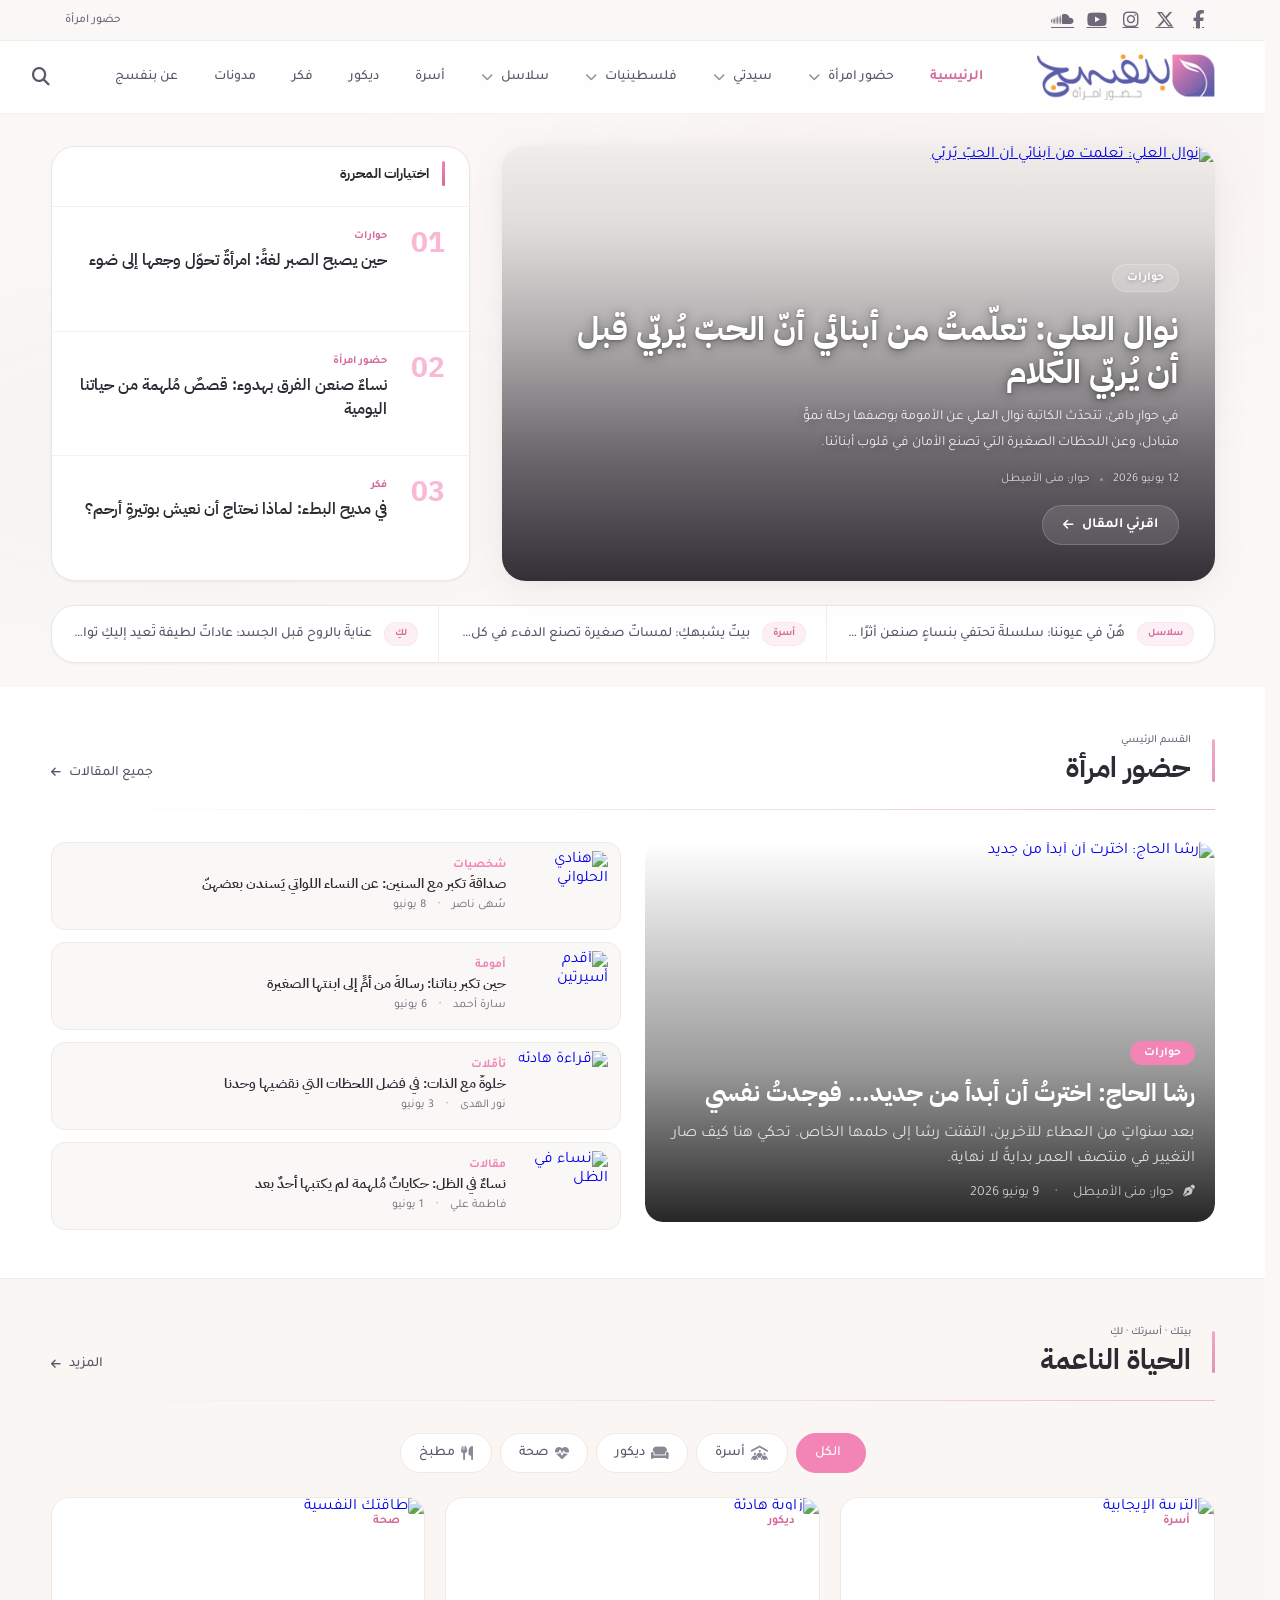
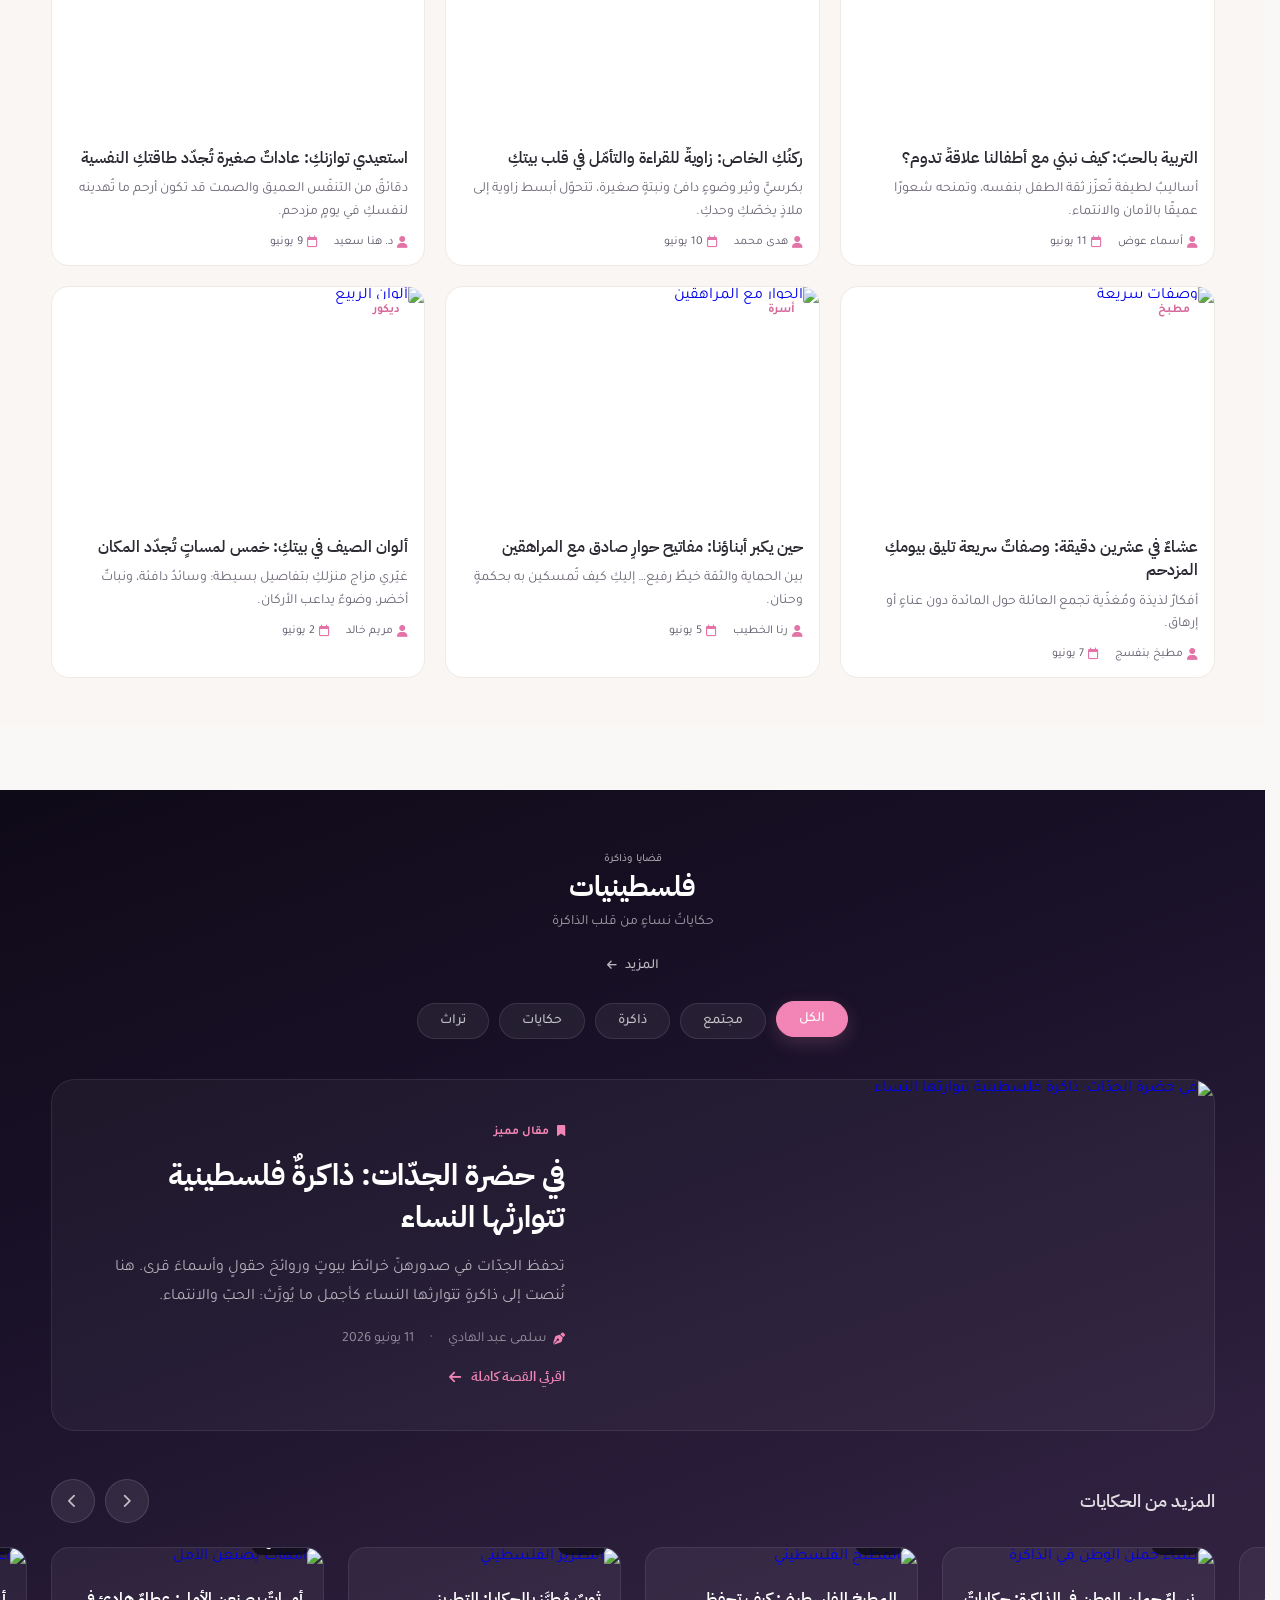
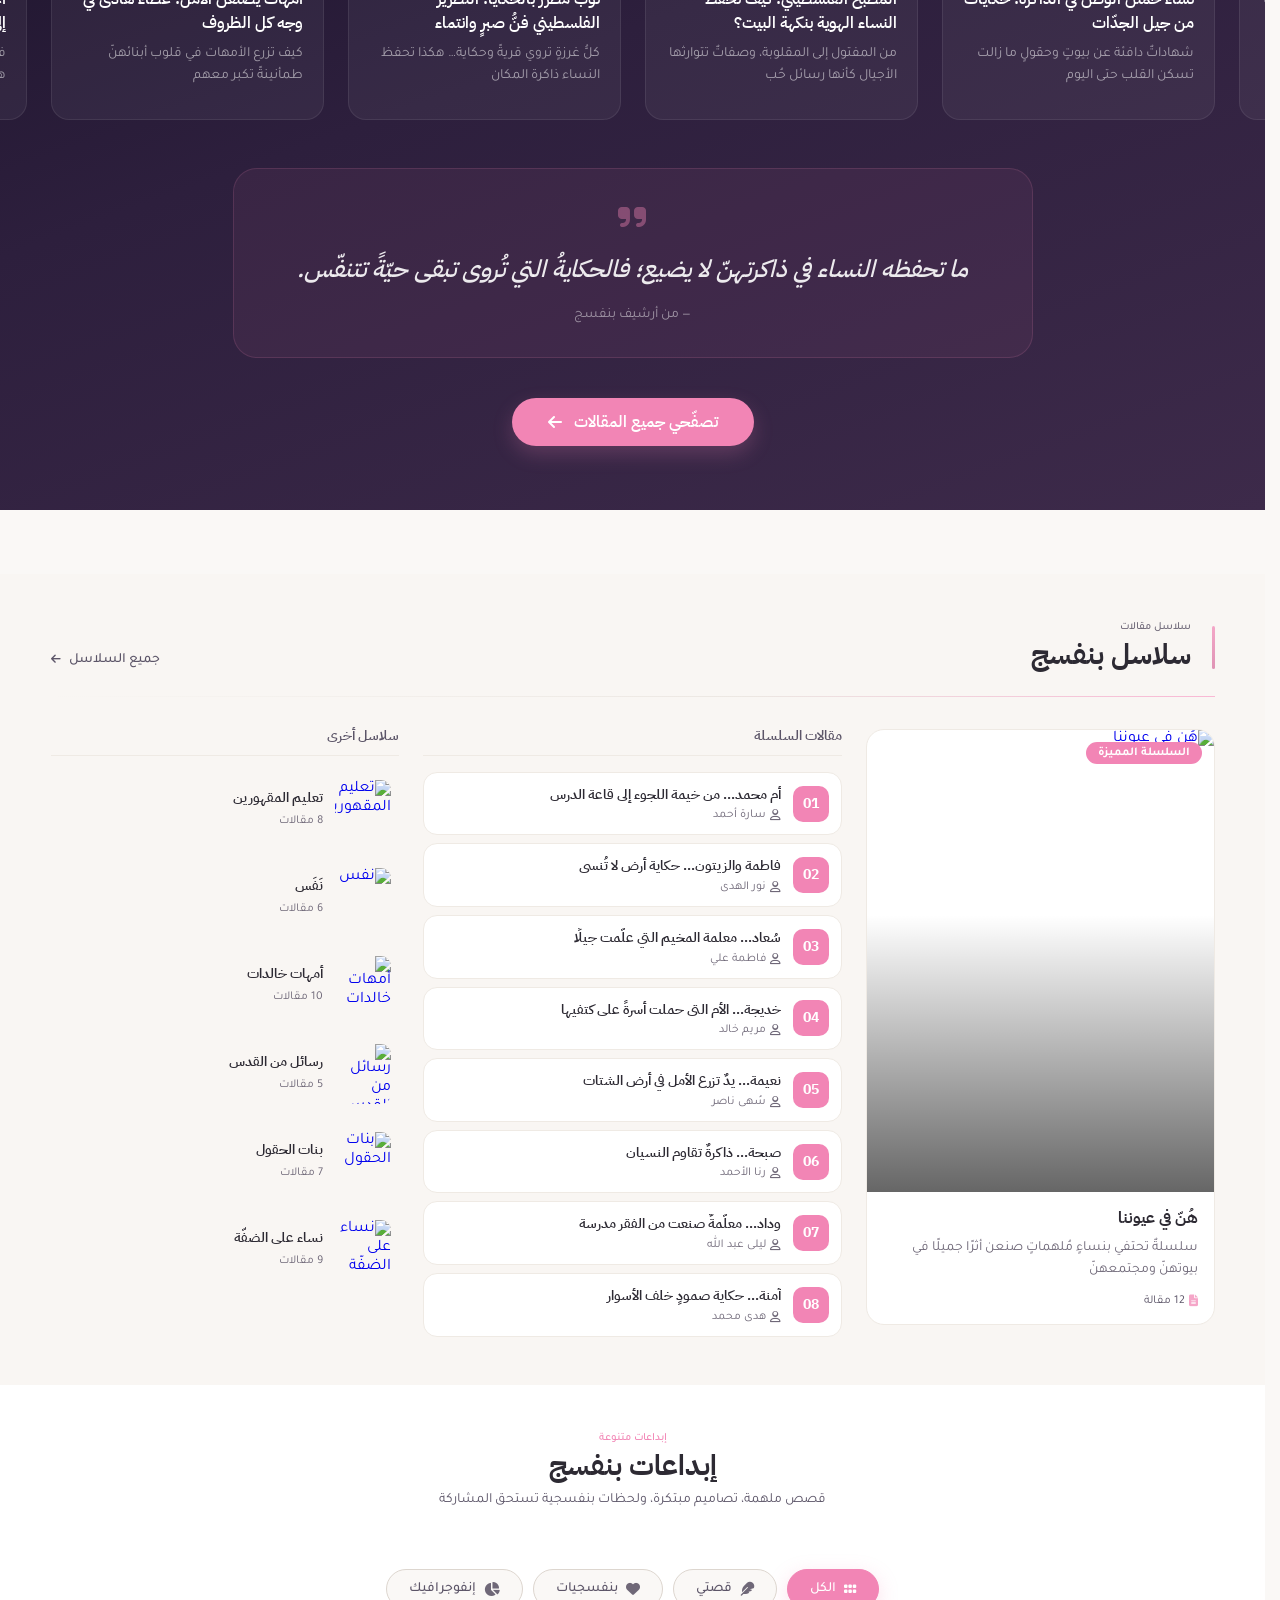
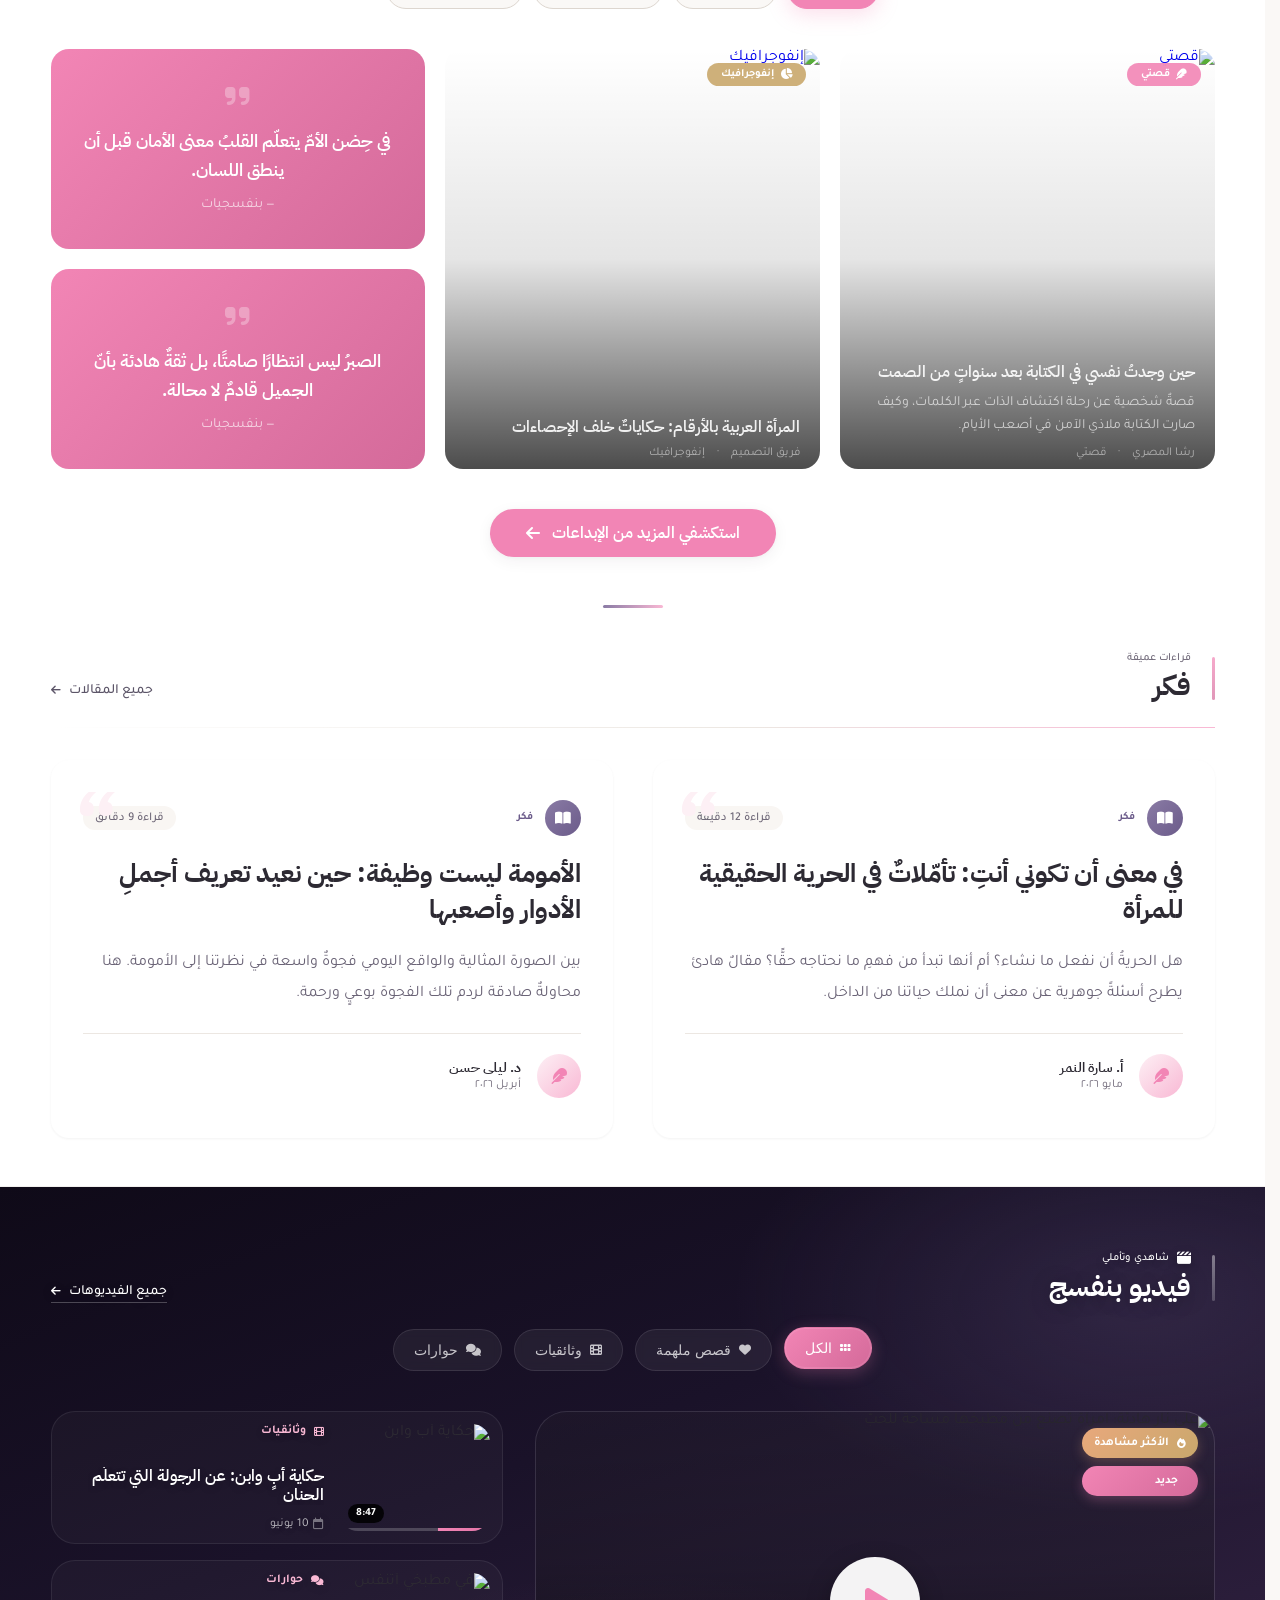
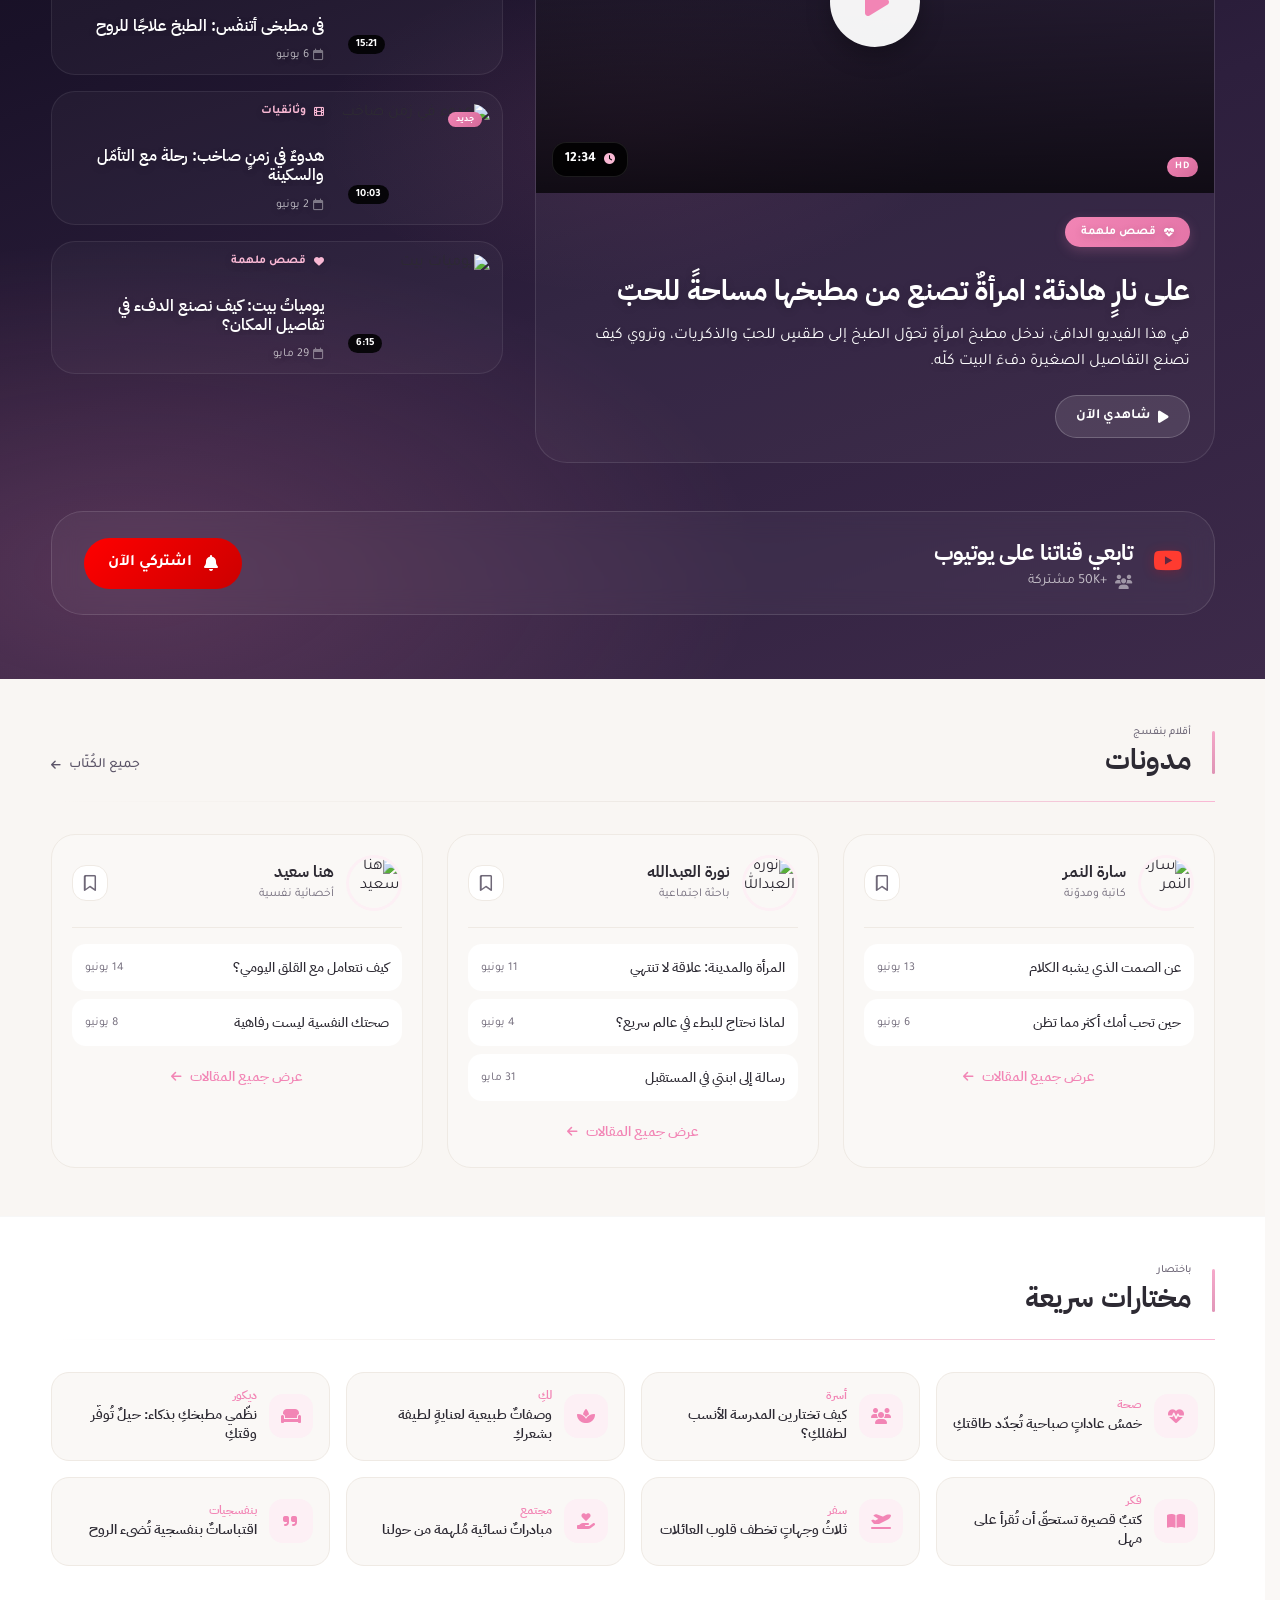
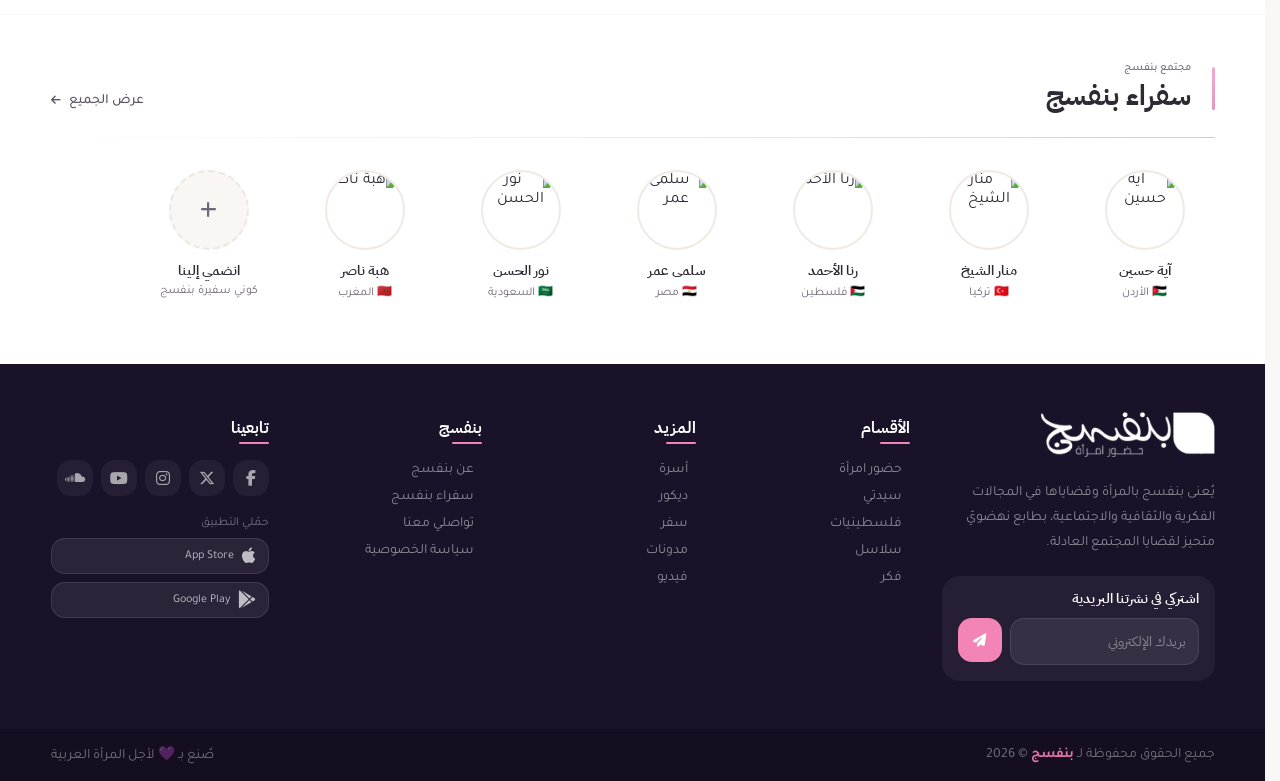
==== commit c3e85434: "Signed-off-by: Eslam abselnasser <96479431+imsemoo@users.noreply.github.com>" ====
--- a/index.html
+++ b/index.html
@@ -1045,7 +1045,7 @@
           <div class="creative-item creative-item--quote" data-category="banafsajiyat">
             <blockquote class="creative-quote">
               <i class="fa-solid fa-quote-right creative-quote__icon" aria-hidden="true"></i>
-              <p class="creative-quote__text">المرأة القوية لا تنتظر الفرص، بل تصنعها بيديها.</p>
+              <p class="creative-quote__text">في حِضن الأمّ يتعلّم القلبُ معنى الأمان قبل أن ينطق اللسان.</p>
               <cite class="creative-quote__cite">— بنفسجيات</cite>
             </blockquote>
           </div>
@@ -1053,7 +1053,7 @@
           <div class="creative-item creative-item--quote" data-category="banafsajiyat">
             <blockquote class="creative-quote">
               <i class="fa-solid fa-quote-right creative-quote__icon" aria-hidden="true"></i>
-              <p class="creative-quote__text">حين تكتب المرأة حكايتها، تتغيّر الحكاية كلّها.</p>
+              <p class="creative-quote__text">الصبرُ ليس انتظارًا صامتًا، بل ثقةٌ هادئة بأنّ الجميل قادمٌ لا محالة.</p>
               <cite class="creative-quote__cite">— بنفسجيات</cite>
             </blockquote>
           </div>
@@ -1090,27 +1090,28 @@
             <div class="longread-card__topline"><i class="fa-solid fa-book-open longread-card__icon"
                 aria-hidden="true"></i><span class="longread-card__cat">فكر</span><span
                 class="longread-card__reading">قراءة 12 دقيقة</span></div>
-            <h3 class="longread-card__title">في معنى الحرية: قراءة نقدية لمفهوم التحرر عند المرأة العربية
+            <h3 class="longread-card__title">في معنى أن تكوني أنتِ: تأمّلاتٌ في الحرية الحقيقية للمرأة
             </h3>
-            <p class="longread-card__excerpt">هل الحرية فعلًا هي أن تفعل ما تريد؟ أم أن الحرية الحقيقية تبدأ
-              من فهم ما نحتاجه حقًا؟ مقال يطرح أسئلة جوهرية حول مفاهيم التحرر في سياقنا العربي.</p>
+            <p class="longread-card__excerpt">هل الحريةُ أن نفعل ما نشاء؟ أم أنها تبدأ من فهمِ ما نحتاجه حقًّا؟
+              مقالٌ هادئ يطرح أسئلةً جوهرية عن معنى أن نملك حياتنا من الداخل.</p>
             <div class="longread-card__author"><span class="longread-card__avatar"><i class="fa-solid fa-feather"
                   aria-hidden="true"></i></span>
-              <div><span class="longread-card__authorName">أ. سارة النمر</span><span class="longread-card__date">يناير
+              <div><span class="longread-card__authorName">أ. سارة النمر</span><span class="longread-card__date">مايو
                   ٢٠٢٦</span></div>
             </div>
           </a>
           <a class="longread-card" href="#">
             <div class="longread-card__topline"><i class="fa-solid fa-book-open longread-card__icon"
-                aria-hidden="true"></i><span class="longread-card__cat">فكر</span></div>
-            <h3 class="longread-card__title">الأمومة ليست وظيفة: لماذا يجب أن نعيد تعريف دور الأم في
-              المجتمع؟</h3>
-            <p class="longread-card__excerpt">بين الرومانسية والواقع، ثمة فجوة كبيرة في الطريقة التي ننظر
-              بها إلى الأمومة. هذا المقال يحاول ردم تلك الفجوة بوعي وصدق.</p>
+                aria-hidden="true"></i><span class="longread-card__cat">فكر</span><span
+                class="longread-card__reading">قراءة 9 دقائق</span></div>
+            <h3 class="longread-card__title">الأمومة ليست وظيفة: حين نعيد تعريف أجملِ الأدوار وأصعبها
+              </h3>
+            <p class="longread-card__excerpt">بين الصورة المثالية والواقع اليومي فجوةٌ واسعة في نظرتنا
+              إلى الأمومة. هنا محاولةٌ صادقة لردم تلك الفجوة بوعيٍ ورحمة.</p>
             <div class="longread-card__author"><span class="longread-card__avatar"><i class="fa-solid fa-feather"
                   aria-hidden="true"></i></span>
-              <div><span class="longread-card__authorName">د. ليلى حسن</span><span class="longread-card__date">ديسمبر
-                  ٢٠٢٥</span></div>
+              <div><span class="longread-card__authorName">د. ليلى حسن</span><span class="longread-card__date">أبريل
+                  ٢٠٢٦</span></div>
             </div>
           </a>
         </div>
@@ -1162,12 +1163,12 @@
         <div class="video-showcase__grid">
 
           <!-- Featured Video (Large) -->
-          <article class="video-hero" data-video-trigger data-video-id="dQw4w9WgXcQ" data-video-title="حوار مع أم شهيد: حين يصبح الصبر هوية">
+          <article class="video-hero" data-video-trigger data-video-id="dQw4w9WgXcQ" data-video-title="على نار هادئة: امرأةٌ تصنع من مطبخها مساحةً للحبّ">
             <div class="video-hero__glow"></div>
             <div class="video-hero__link">
               <div class="video-hero__media">
-                <img src="https://images.unsplash.com/photo-1625631980683-825234bfb7d5?w=1080&h=600&fit=crop&crop=faces&q=80&auto=format" 
-                     alt="حوار مع أم شهيد: حين يصبح الصبر هوية" loading="lazy" />
+                <img src="https://images.unsplash.com/photo-1625631980683-825234bfb7d5?w=1080&h=600&fit=crop&crop=faces&q=80&auto=format"
+                     alt="على نار هادئة: امرأة تصنع من مطبخها مساحة للحبّ" loading="lazy" />
                 <div class="video-hero__overlay"></div>
                 <div class="video-hero__play-wrap">
                   <span class="video-hero__play">
@@ -1199,8 +1200,8 @@
                     قصص ملهمة
                   </span>
                 </div>
-                <h3 class="video-hero__title">حوار مع أم شهيد: حين يصبح الصبر هوية</h3>
-                <p class="video-hero__desc">في هذا الفيديو المؤثر، نستمع إلى قصة أم فقدت ابنها شهيداً وكيف تحول صبرها إلى قوة وإلهام لكل من حولها...</p>
+                <h3 class="video-hero__title">على نارٍ هادئة: امرأةٌ تصنع من مطبخها مساحةً للحبّ</h3>
+                <p class="video-hero__desc">في هذا الفيديو الدافئ، ندخل مطبخ امرأةٍ تحوّل الطبخ إلى طقسٍ للحبّ والذكريات، وتروي كيف تصنع التفاصيل الصغيرة دفءَ البيت كلّه.</p>
              
                 <div class="video-hero__cta">
                   <span class="video-hero__watch-btn">
@@ -1215,10 +1216,10 @@
           <!-- Video Cards List -->
           <div class="video-showcase__list">
 
-            <article class="video-card" data-category="docs" data-video-trigger data-video-id="ScMzIvxBSi4" data-video-title="المرأة في التعليم: قصص ملهمة من المخيمات">
+            <article class="video-card" data-category="docs" data-video-trigger data-video-id="ScMzIvxBSi4" data-video-title="حكاية أبٍ وابن: عن الرجولة التي تتعلّم الحنان">
               <div class="video-card__thumb">
                 <img src="https://images.unsplash.com/photo-1713071088166-9fd3a06d65b8?w=480&h=270&fit=crop&crop=faces&q=80&auto=format" 
-                     alt="المرأة في التعليم" loading="lazy" />
+                     alt="حكاية أب وابن" loading="lazy" />
                 <div class="video-card__thumb-overlay"></div>
                 <span class="video-card__play">
                   <i class="fa-solid fa-play"></i>
@@ -1233,9 +1234,9 @@
                   <i class="fa-solid fa-film"></i>
                   وثائقيات
                 </span>
-                <h4 class="video-card__title">المرأة في التعليم: قصص ملهمة من المخيمات</h4>
+                <h4 class="video-card__title">حكاية أبٍ وابن: عن الرجولة التي تتعلّم الحنان</h4>
                 <div class="video-card__meta">
-                  <span><i class="fa-regular fa-calendar"></i> 10 فبراير</span>
+                  <span><i class="fa-regular fa-calendar"></i> 10 يونيو</span>
                 </div>
               </div>
               <div class="video-card__hover-action">
@@ -1243,10 +1244,10 @@
               </div>
             </article>
 
-            <article class="video-card" data-category="talks" data-video-trigger data-video-id="LXb3EKWsInQ" data-video-title="خلف الكاميرا: كيف يُصنع المحتوى في بنفسج؟">
+            <article class="video-card" data-category="talks" data-video-trigger data-video-id="LXb3EKWsInQ" data-video-title="في مطبخي أتنفّس: الطبخ علاجًا للروح">
               <div class="video-card__thumb">
                 <img src="https://images.unsplash.com/photo-1556911073-a6e37cb3a1c3?w=480&h=270&fit=crop&crop=entropy&q=80&auto=format" 
-                     alt="خلف الكاميرا" loading="lazy" />
+                     alt="في مطبخي أتنفّس" loading="lazy" />
                 <div class="video-card__thumb-overlay"></div>
                 <span class="video-card__play">
                   <i class="fa-solid fa-play"></i>
@@ -1258,9 +1259,9 @@
                   <i class="fa-solid fa-comments"></i>
                   حوارات
                 </span>
-                <h4 class="video-card__title">خلف الكاميرا: كيف يُصنع المحتوى في بنفسج؟</h4>
+                <h4 class="video-card__title">في مطبخي أتنفّس: الطبخ علاجًا للروح</h4>
                 <div class="video-card__meta">
-                  <span><i class="fa-regular fa-calendar"></i> 5 فبراير</span>
+                  <span><i class="fa-regular fa-calendar"></i> 6 يونيو</span>
                 </div>
               </div>
               <div class="video-card__hover-action">
@@ -1268,10 +1269,10 @@
               </div>
             </article>
 
-            <article class="video-card" data-category="docs" data-video-trigger data-video-id="9bZkp7q19f0" data-video-title="نساء صنعن التاريخ: سلسلة وثائقية قصيرة">
+            <article class="video-card" data-category="docs" data-video-trigger data-video-id="9bZkp7q19f0" data-video-title="هدوءٌ في زمنٍ صاخب: رحلةٌ مع التأمّل">
               <div class="video-card__thumb">
                 <img src="https://images.unsplash.com/photo-1554244933-d876deb6b2ff?w=480&h=270&fit=crop&crop=faces&q=80&auto=format" 
-                     alt="نساء صنعن التاريخ" loading="lazy" />
+                     alt="هدوء في زمن صاخب" loading="lazy" />
                 <div class="video-card__thumb-overlay"></div>
                 <span class="video-card__play">
                   <i class="fa-solid fa-play"></i>
@@ -1284,9 +1285,9 @@
                   <i class="fa-solid fa-film"></i>
                   وثائقيات
                 </span>
-                <h4 class="video-card__title">نساء صنعن التاريخ: سلسلة وثائقية قصيرة</h4>
+                <h4 class="video-card__title">هدوءٌ في زمنٍ صاخب: رحلةٌ مع التأمّل والسكينة</h4>
                 <div class="video-card__meta">
-                  <span><i class="fa-regular fa-calendar"></i> 1 فبراير</span>
+                  <span><i class="fa-regular fa-calendar"></i> 2 يونيو</span>
                 </div>
               </div>
               <div class="video-card__hover-action">
@@ -1294,10 +1295,10 @@
               </div>
             </article>
 
-            <article class="video-card" data-category="stories" data-video-trigger data-video-id="kJQP7kiw5Fk" data-video-title="يوميات أم في رمضان: بين المطبخ والروح">
+            <article class="video-card" data-category="stories" data-video-trigger data-video-id="kJQP7kiw5Fk" data-video-title="يومياتُ بيت: كيف نصنع الدفء في تفاصيل المكان؟">
               <div class="video-card__thumb">
                 <img src="https://images.unsplash.com/photo-1615529179035-e760f6a2dcee?w=480&h=270&fit=crop&crop=entropy&q=80&auto=format" 
-                     alt="يوميات أم في رمضان" loading="lazy" />
+                     alt="يوميات بيت" loading="lazy" />
                 <div class="video-card__thumb-overlay"></div>
                 <span class="video-card__play">
                   <i class="fa-solid fa-play"></i>
@@ -1309,9 +1310,9 @@
                   <i class="fa-solid fa-heart"></i>
                   قصص ملهمة
                 </span>
-                <h4 class="video-card__title">يوميات أم في رمضان: بين المطبخ والروح</h4>
+                <h4 class="video-card__title">يومياتُ بيت: كيف نصنع الدفء في تفاصيل المكان؟</h4>
                 <div class="video-card__meta">
-                  <span><i class="fa-regular fa-calendar"></i> 28 يناير</span>
+                  <span><i class="fa-regular fa-calendar"></i> 29 مايو</span>
                 </div>
               </div>
               <div class="video-card__hover-action">
@@ -1439,13 +1440,13 @@
               <li>
                 <a href="#" class="author-card__post">
                   <span class="author-card__post-title">عن الصمت الذي يشبه الكلام</span>
-                  <span class="author-card__post-date">12 فبراير</span>
+                  <span class="author-card__post-date">13 يونيو</span>
                 </a>
               </li>
               <li>
                 <a href="#" class="author-card__post">
                   <span class="author-card__post-title">حين تحب أمك أكثر مما تظن</span>
-                  <span class="author-card__post-date">8 فبراير</span>
+                  <span class="author-card__post-date">6 يونيو</span>
                 </a>
               </li>
             </ul>
@@ -1474,19 +1475,19 @@
               <li>
                 <a href="#" class="author-card__post">
                   <span class="author-card__post-title">المرأة والمدينة: علاقة لا تنتهي</span>
-                  <span class="author-card__post-date">10 فبراير</span>
+                  <span class="author-card__post-date">11 يونيو</span>
                 </a>
               </li>
               <li>
                 <a href="#" class="author-card__post">
                   <span class="author-card__post-title">لماذا نحتاج للبطء في عالم سريع؟</span>
-                  <span class="author-card__post-date">5 فبراير</span>
+                  <span class="author-card__post-date">4 يونيو</span>
                 </a>
               </li>
               <li>
                 <a href="#" class="author-card__post">
                   <span class="author-card__post-title">رسالة إلى ابنتي في المستقبل</span>
-                  <span class="author-card__post-date">1 فبراير</span>
+                  <span class="author-card__post-date">31 مايو</span>
                 </a>
               </li>
             </ul>
@@ -1515,13 +1516,13 @@
               <li>
                 <a href="#" class="author-card__post">
                   <span class="author-card__post-title">كيف نتعامل مع القلق اليومي؟</span>
-                  <span class="author-card__post-date">14 فبراير</span>
+                  <span class="author-card__post-date">14 يونيو</span>
                 </a>
               </li>
               <li>
                 <a href="#" class="author-card__post">
                   <span class="author-card__post-title">صحتك النفسية ليست رفاهية</span>
-                  <span class="author-card__post-date">9 فبراير</span>
+                  <span class="author-card__post-date">8 يونيو</span>
                 </a>
               </li>
             </ul>
@@ -1561,7 +1562,7 @@
             </div>
             <div class="quick-pick__body">
               <span class="quick-pick__cat">صحة</span>
-              <h3 class="quick-pick__title">5 عادات صباحية تغيّر يومك</h3>
+              <h3 class="quick-pick__title">خمسُ عاداتٍ صباحية تُجدّد طاقتكِ</h3>
             </div>
             <span class="quick-pick__arrow"><i class="fa-solid fa-arrow-left"></i></span>
           </a>
@@ -1572,7 +1573,7 @@
             </div>
             <div class="quick-pick__body">
               <span class="quick-pick__cat">أسرة</span>
-              <h3 class="quick-pick__title">كيف تختارين المدرسة المناسبة؟</h3>
+              <h3 class="quick-pick__title">كيف تختارين المدرسة الأنسب لطفلكِ؟</h3>
             </div>
             <span class="quick-pick__arrow"><i class="fa-solid fa-arrow-left"></i></span>
           </a>
@@ -1583,7 +1584,7 @@
             </div>
             <div class="quick-pick__body">
               <span class="quick-pick__cat">لكِ</span>
-              <h3 class="quick-pick__title">وصفات طبيعية للعناية بالشعر</h3>
+              <h3 class="quick-pick__title">وصفاتٌ طبيعية لعنايةٍ لطيفة بشعركِ</h3>
             </div>
             <span class="quick-pick__arrow"><i class="fa-solid fa-arrow-left"></i></span>
           </a>
@@ -1594,7 +1595,7 @@
             </div>
             <div class="quick-pick__body">
               <span class="quick-pick__cat">ديكور</span>
-              <h3 class="quick-pick__title">أفكار لتنظيم مطبخك بذكاء</h3>
+              <h3 class="quick-pick__title">نظّمي مطبخكِ بذكاء: حيلٌ تُوفّر وقتكِ</h3>
             </div>
             <span class="quick-pick__arrow"><i class="fa-solid fa-arrow-left"></i></span>
           </a>
@@ -1605,7 +1606,7 @@
             </div>
             <div class="quick-pick__body">
               <span class="quick-pick__cat">فكر</span>
-              <h3 class="quick-pick__title">كتب قصيرة تستحق القراءة</h3>
+              <h3 class="quick-pick__title">كتبٌ قصيرة تستحقّ أن تُقرأ على مهل</h3>
             </div>
             <span class="quick-pick__arrow"><i class="fa-solid fa-arrow-left"></i></span>
           </a>
@@ -1616,7 +1617,7 @@
             </div>
             <div class="quick-pick__body">
               <span class="quick-pick__cat">سفر</span>
-              <h3 class="quick-pick__title">أجمل 3 وجهات للعائلات</h3>
+              <h3 class="quick-pick__title">ثلاثُ وجهاتٍ تخطف قلوب العائلات</h3>
             </div>
             <span class="quick-pick__arrow"><i class="fa-solid fa-arrow-left"></i></span>
           </a>
@@ -1627,7 +1628,7 @@
             </div>
             <div class="quick-pick__body">
               <span class="quick-pick__cat">مجتمع</span>
-              <h3 class="quick-pick__title">مبادرات نسائية ملهمة هذا الشهر</h3>
+              <h3 class="quick-pick__title">مبادراتٌ نسائية مُلهمة من حولنا</h3>
             </div>
             <span class="quick-pick__arrow"><i class="fa-solid fa-arrow-left"></i></span>
           </a>
@@ -1638,7 +1639,7 @@
             </div>
             <div class="quick-pick__body">
               <span class="quick-pick__cat">بنفسجيات</span>
-              <h3 class="quick-pick__title">اقتباسات بنفسجية للروح</h3>
+              <h3 class="quick-pick__title">اقتباساتٌ بنفسجية تُضيء الروح</h3>
             </div>
             <span class="quick-pick__arrow"><i class="fa-solid fa-arrow-left"></i></span>
           </a>
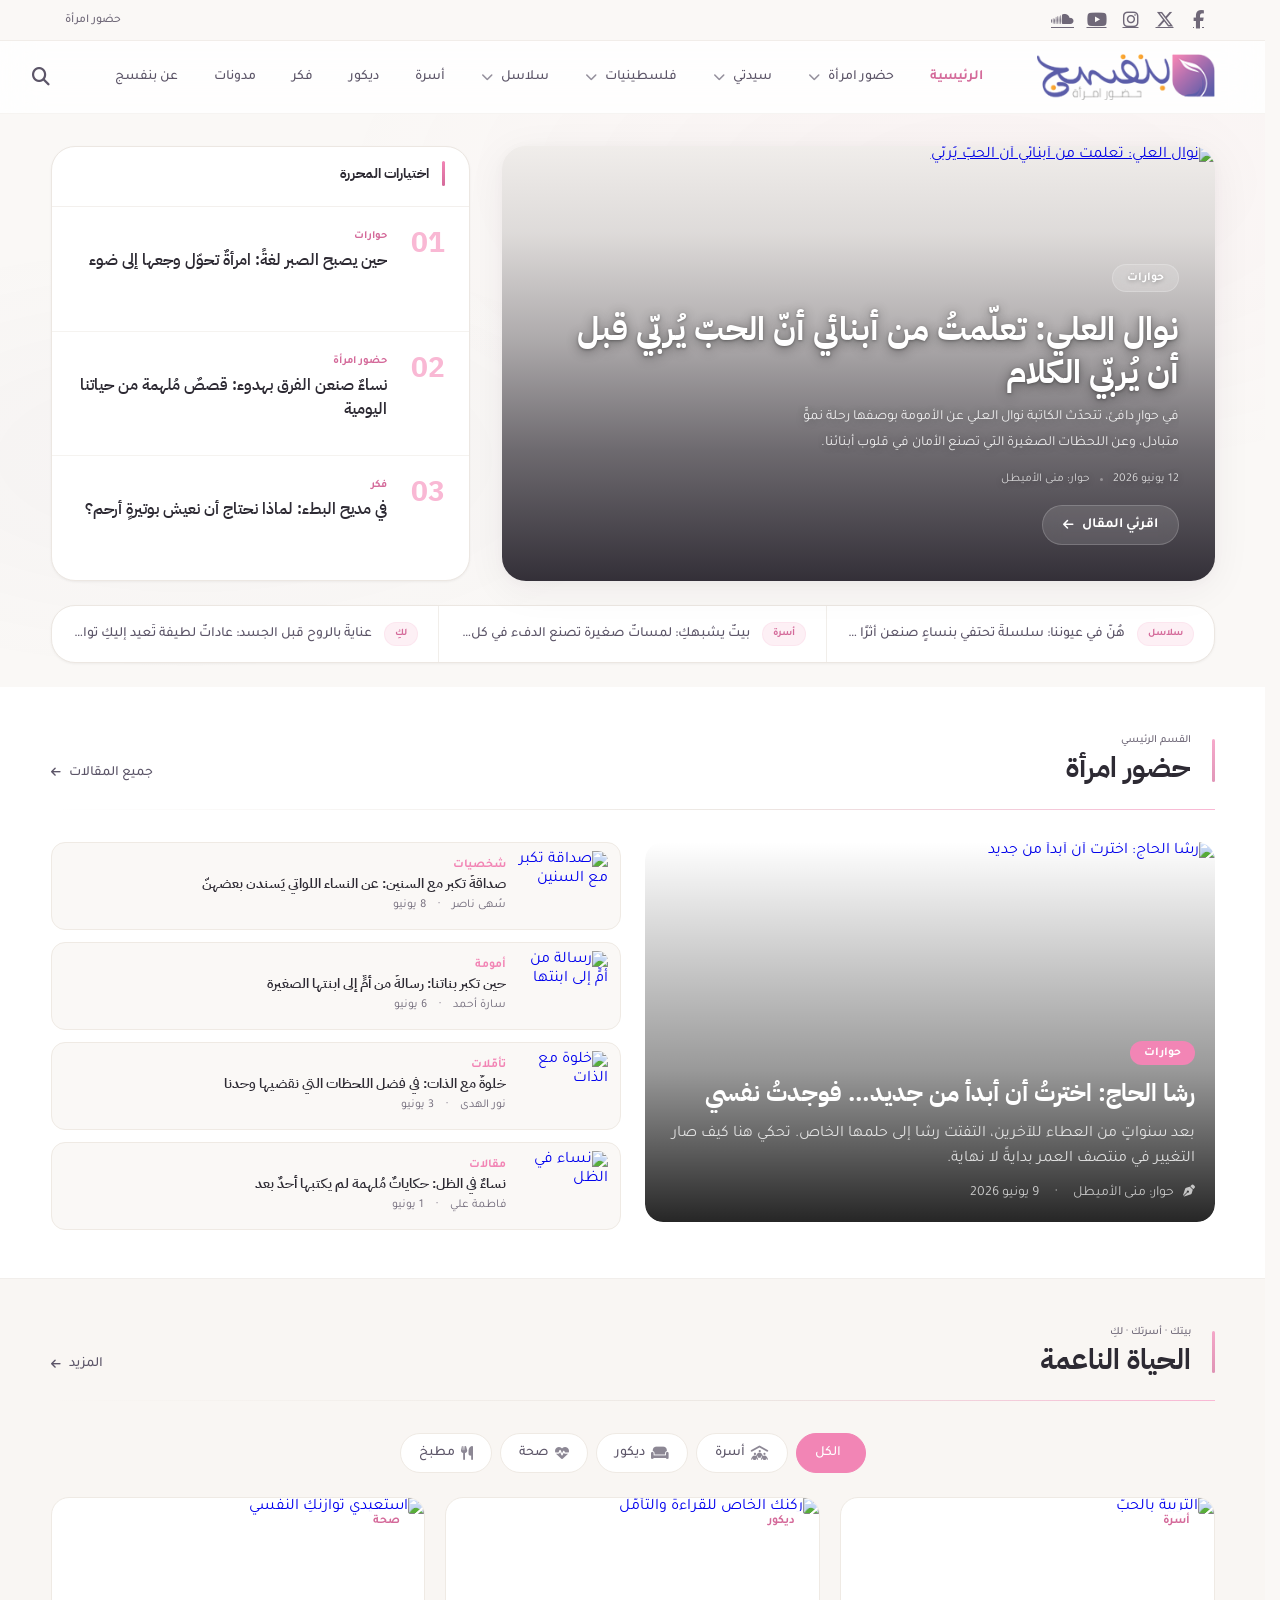
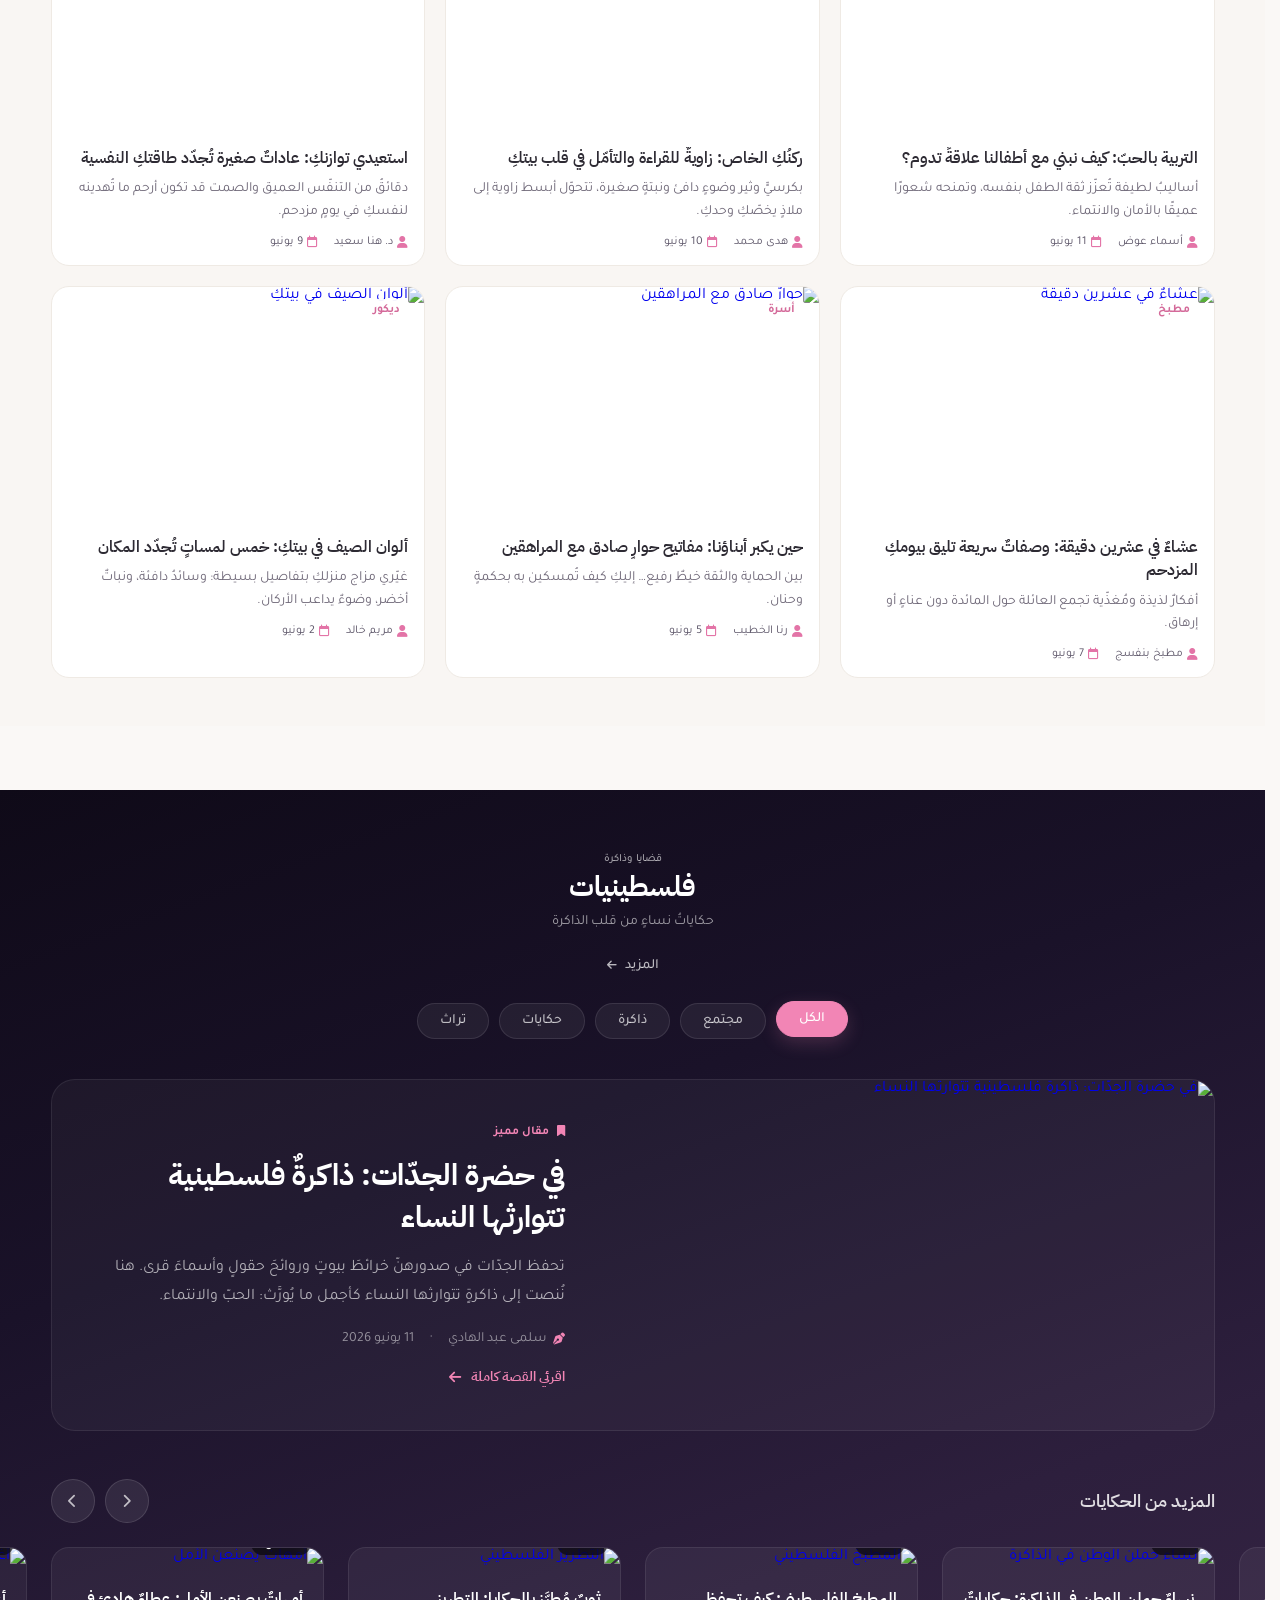
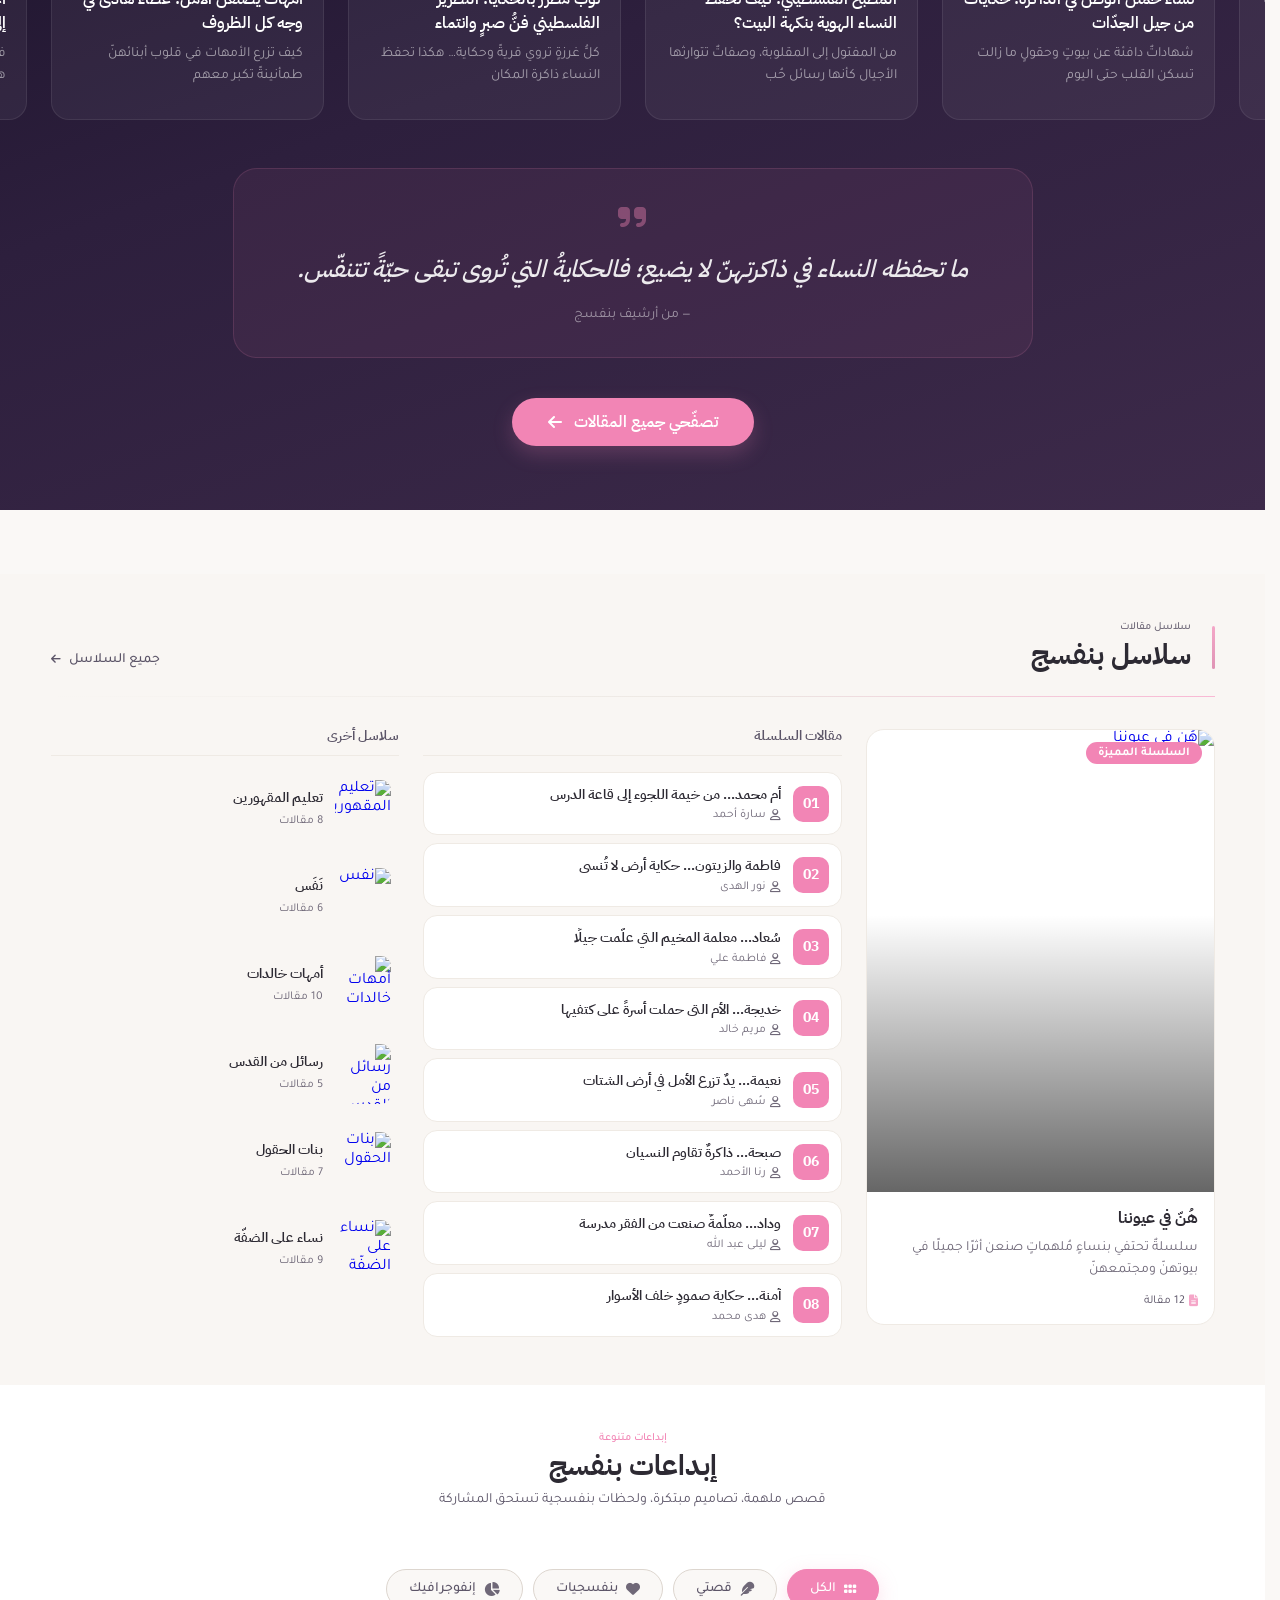
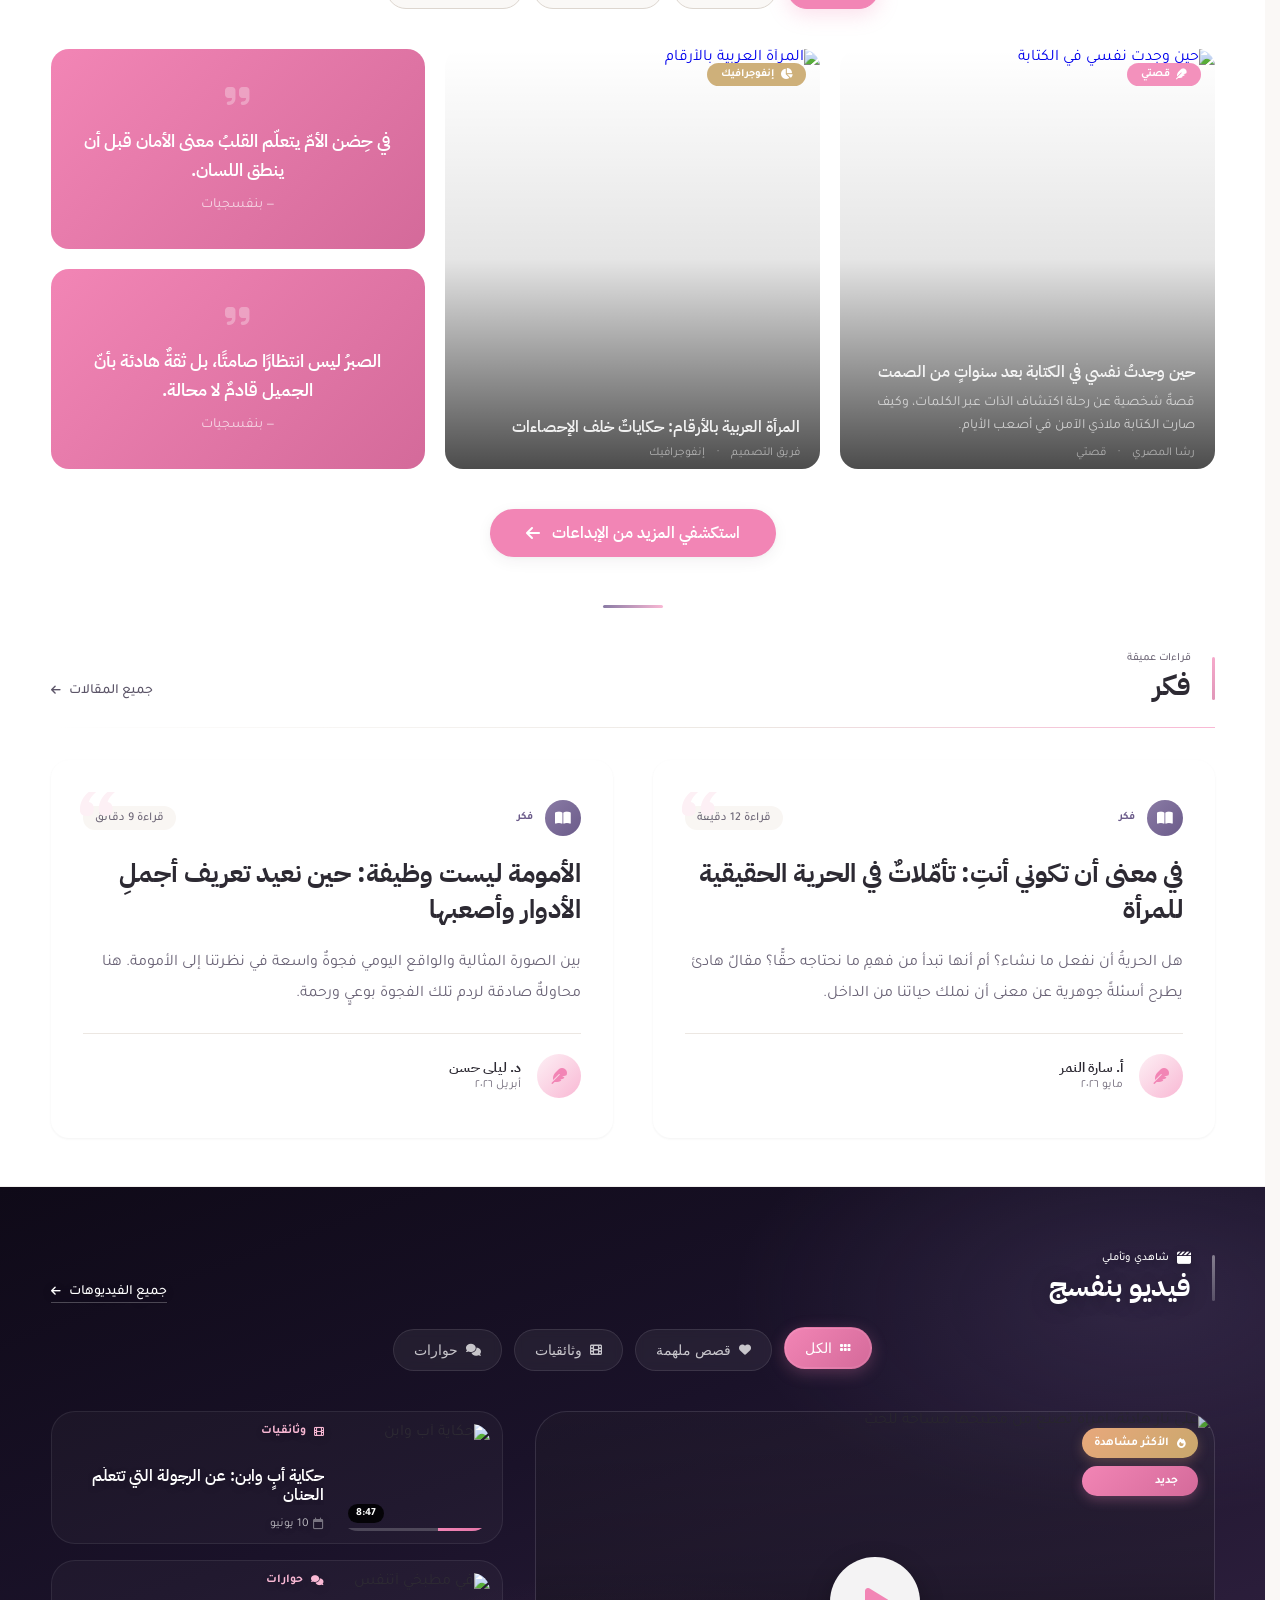
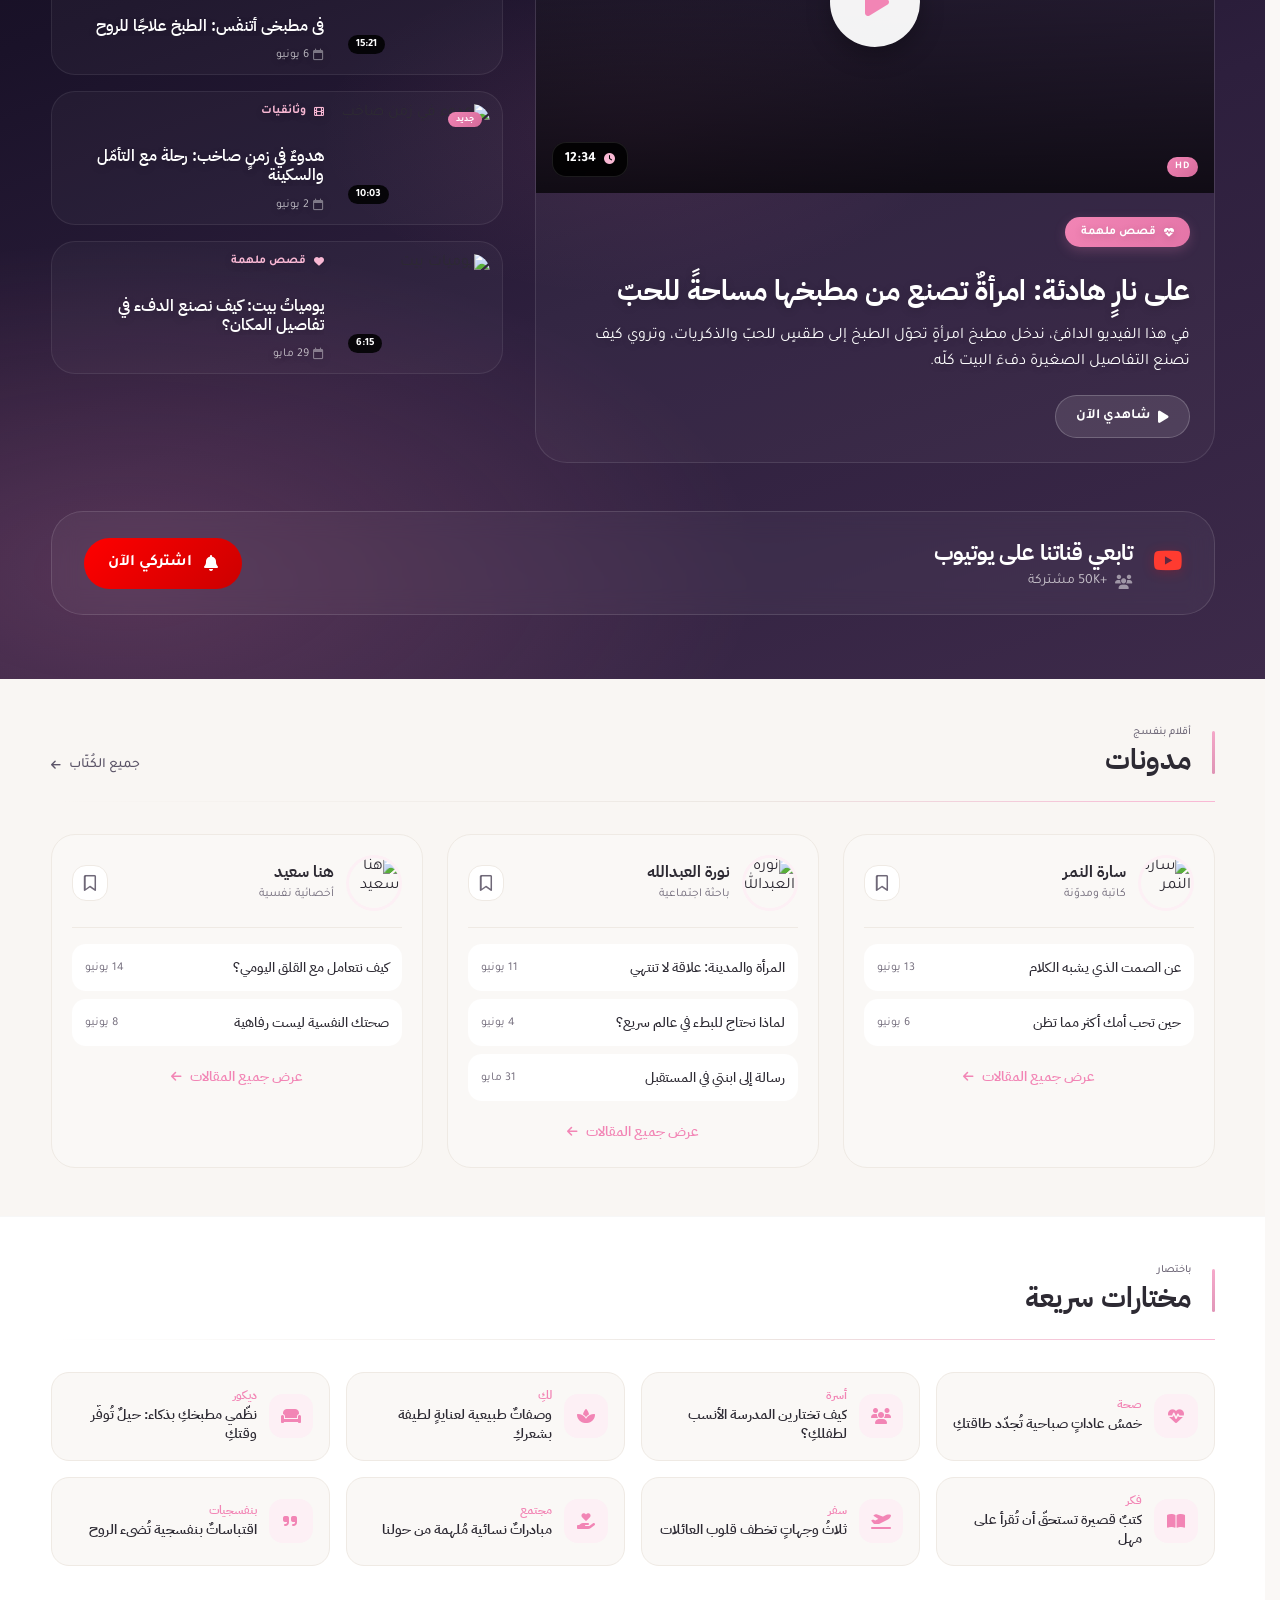
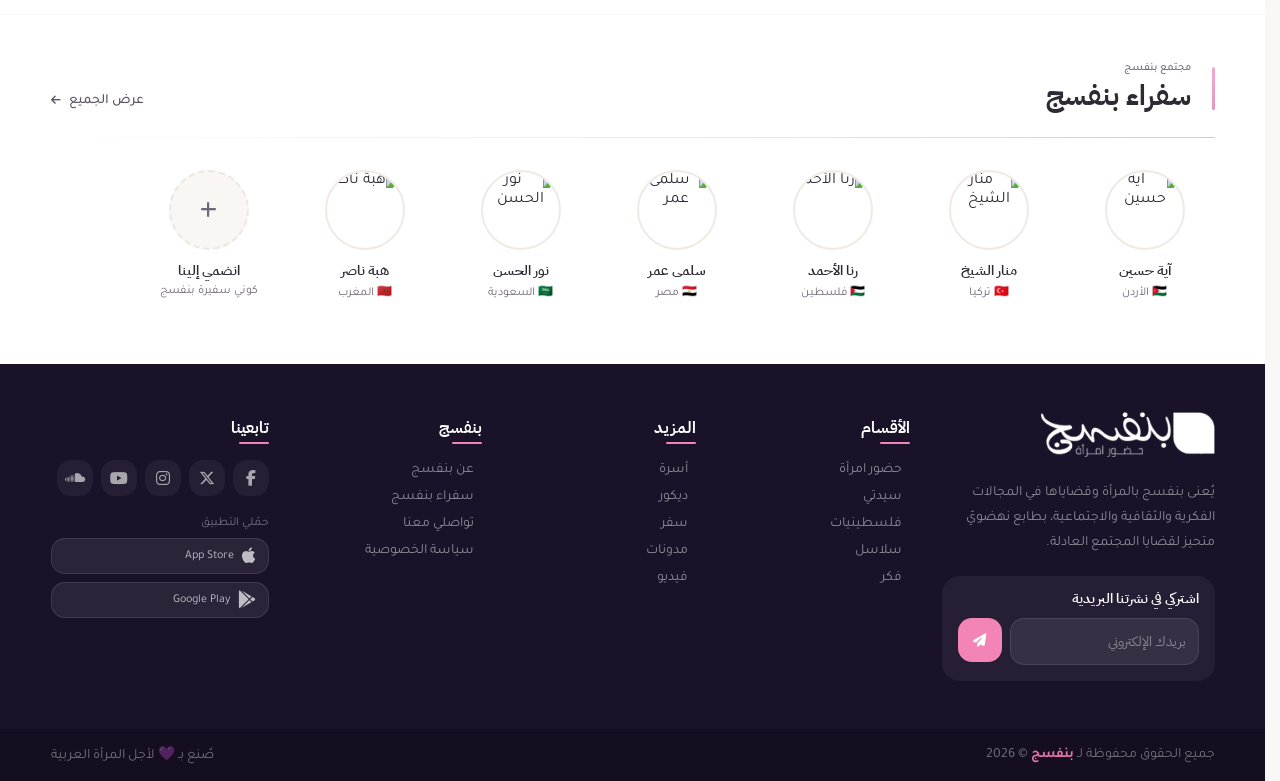
==== commit 5ab56619: "Signed-off-by: Eslam abselnasser <96479431+imsemoo@users.noreply.github.com>" ====
--- a/index.html
+++ b/index.html
@@ -369,7 +369,7 @@
             <article class="wv-card">
               <a href="#" class="wv-card__link">
                 <div class="wv-card__img">
-                  <img src="https://images.unsplash.com/photo-1730812670456-7bd7f5a4d640?w=240&h=180&fit=crop&crop=faces&q=80&auto=format" alt="هنادي الحلواني"
+                  <img src="https://images.unsplash.com/photo-1730812670456-7bd7f5a4d640?w=240&h=180&fit=crop&crop=faces&q=80&auto=format" alt="صداقةٌ تكبر مع السنين"
                     loading="lazy" />
                 </div>
                 <div class="wv-card__body">
@@ -385,7 +385,7 @@
             <article class="wv-card">
               <a href="#" class="wv-card__link">
                 <div class="wv-card__img">
-                  <img src="https://images.unsplash.com/photo-1616894355117-59dd2e68818f?w=240&h=180&fit=crop&crop=faces&q=80&auto=format" alt="أقدم أسيرتين"
+                  <img src="https://images.unsplash.com/photo-1616894355117-59dd2e68818f?w=240&h=180&fit=crop&crop=faces&q=80&auto=format" alt="رسالةٌ من أمٍّ إلى ابنتها"
                     loading="lazy" />
                 </div>
                 <div class="wv-card__body">
@@ -401,7 +401,7 @@
             <article class="wv-card">
               <a href="#" class="wv-card__link">
                 <div class="wv-card__img">
-                  <img src="https://images.unsplash.com/photo-1522075782449-e45a34f1ddfb?w=240&h=180&fit=crop&crop=faces&q=80&auto=format" alt="قراءة هادئة"
+                  <img src="https://images.unsplash.com/photo-1522075782449-e45a34f1ddfb?w=240&h=180&fit=crop&crop=faces&q=80&auto=format" alt="خلوةٌ مع الذات"
                     loading="lazy" />
                 </div>
                 <div class="wv-card__body">
@@ -481,7 +481,7 @@
           <article class="lt-card" data-category="family">
             <a href="#" class="lt-card__link">
               <div class="lt-card__img">
-                <img src="https://images.unsplash.com/photo-1583357820970-221489bb3e72?w=640&h=420&fit=crop&crop=faces&q=80&auto=format" alt="التربية الإيجابية"
+                <img src="https://images.unsplash.com/photo-1583357820970-221489bb3e72?w=640&h=420&fit=crop&crop=faces&q=80&auto=format" alt="التربية بالحبّ"
                   loading="lazy" />
                 <span class="lt-card__cat">أسرة</span>
               </div>
@@ -499,7 +499,7 @@
           <article class="lt-card" data-category="decor">
             <a href="#" class="lt-card__link">
               <div class="lt-card__img">
-                <img src="https://images.unsplash.com/photo-1588471980726-8346cb477a33?w=640&h=420&fit=crop&crop=entropy&q=80&auto=format" alt="زاوية هادئة"
+                <img src="https://images.unsplash.com/photo-1588471980726-8346cb477a33?w=640&h=420&fit=crop&crop=entropy&q=80&auto=format" alt="ركنكِ الخاص للقراءة والتأمّل"
                   loading="lazy" />
                 <span class="lt-card__cat">ديكور</span>
               </div>
@@ -517,7 +517,7 @@
           <article class="lt-card" data-category="health">
             <a href="#" class="lt-card__link">
               <div class="lt-card__img">
-                <img src="https://images.unsplash.com/photo-1518708909080-704599b19972?w=640&h=420&fit=crop&crop=faces&q=80&auto=format" alt="طاقتك النفسية"
+                <img src="https://images.unsplash.com/photo-1518708909080-704599b19972?w=640&h=420&fit=crop&crop=faces&q=80&auto=format" alt="استعيدي توازنكِ النفسي"
                   loading="lazy" />
                 <span class="lt-card__cat">صحة</span>
               </div>
@@ -535,7 +535,7 @@
           <article class="lt-card" data-category="kitchen">
             <a href="#" class="lt-card__link">
               <div class="lt-card__img">
-                <img src="https://images.unsplash.com/photo-1556911073-52527ac43761?w=640&h=420&fit=crop&crop=entropy&q=80&auto=format" alt="وصفات سريعة"
+                <img src="https://images.unsplash.com/photo-1556911073-52527ac43761?w=640&h=420&fit=crop&crop=entropy&q=80&auto=format" alt="عشاءٌ في عشرين دقيقة"
                   loading="lazy" />
                 <span class="lt-card__cat">مطبخ</span>
               </div>
@@ -553,7 +553,7 @@
           <article class="lt-card" data-category="family">
             <a href="#" class="lt-card__link">
               <div class="lt-card__img">
-                <img src="https://images.unsplash.com/photo-1764267704086-261af367c19f?w=640&h=420&fit=crop&crop=faces&q=80&auto=format" alt="الحوار مع المراهقين"
+                <img src="https://images.unsplash.com/photo-1764267704086-261af367c19f?w=640&h=420&fit=crop&crop=faces&q=80&auto=format" alt="حوارٌ صادق مع المراهقين"
                   loading="lazy" />
                 <span class="lt-card__cat">أسرة</span>
               </div>
@@ -571,7 +571,7 @@
           <article class="lt-card" data-category="decor">
             <a href="#" class="lt-card__link">
               <div class="lt-card__img">
-                <img src="https://images.unsplash.com/photo-1631679706909-1844bbd07221?w=640&h=420&fit=crop&crop=entropy&q=80&auto=format" alt="ألوان الربيع"
+                <img src="https://images.unsplash.com/photo-1631679706909-1844bbd07221?w=640&h=420&fit=crop&crop=entropy&q=80&auto=format" alt="ألوان الصيف في بيتكِ"
                   loading="lazy" />
                 <span class="lt-card__cat">ديكور</span>
               </div>
@@ -997,7 +997,7 @@
           <!-- Featured Story (Large) -->
           <a href="#" class="creative-item creative-item--featured creative-item--story" data-category="stories">
             <div class="creative-item__media">
-              <img src="https://images.unsplash.com/photo-1517971129774-8a2b38fa128e?w=800&h=1000&fit=crop&crop=faces&q=80&auto=format" alt="قصتي" loading="lazy">
+              <img src="https://images.unsplash.com/photo-1517971129774-8a2b38fa128e?w=800&h=1000&fit=crop&crop=faces&q=80&auto=format" alt="حين وجدتُ نفسي في الكتابة" loading="lazy">
               <div class="creative-item__overlay"></div>
             </div>
             <div class="creative-item__badge">
@@ -1019,7 +1019,7 @@
           <!-- Infographic (Vertical Tall) -->
           <a href="#" class="creative-item creative-item--tall creative-item--infographic" data-category="infographic">
             <div class="creative-item__media">
-              <img src="https://images.unsplash.com/photo-1610629737680-8a6daf3dadf7?w=600&h=900&fit=crop&crop=faces&q=80&auto=format" alt="إنفوجرافيك"
+              <img src="https://images.unsplash.com/photo-1610629737680-8a6daf3dadf7?w=600&h=900&fit=crop&crop=faces&q=80&auto=format" alt="المرأة العربية بالأرقام"
                 loading="lazy">
               <div class="creative-item__overlay"></div>
             </div>
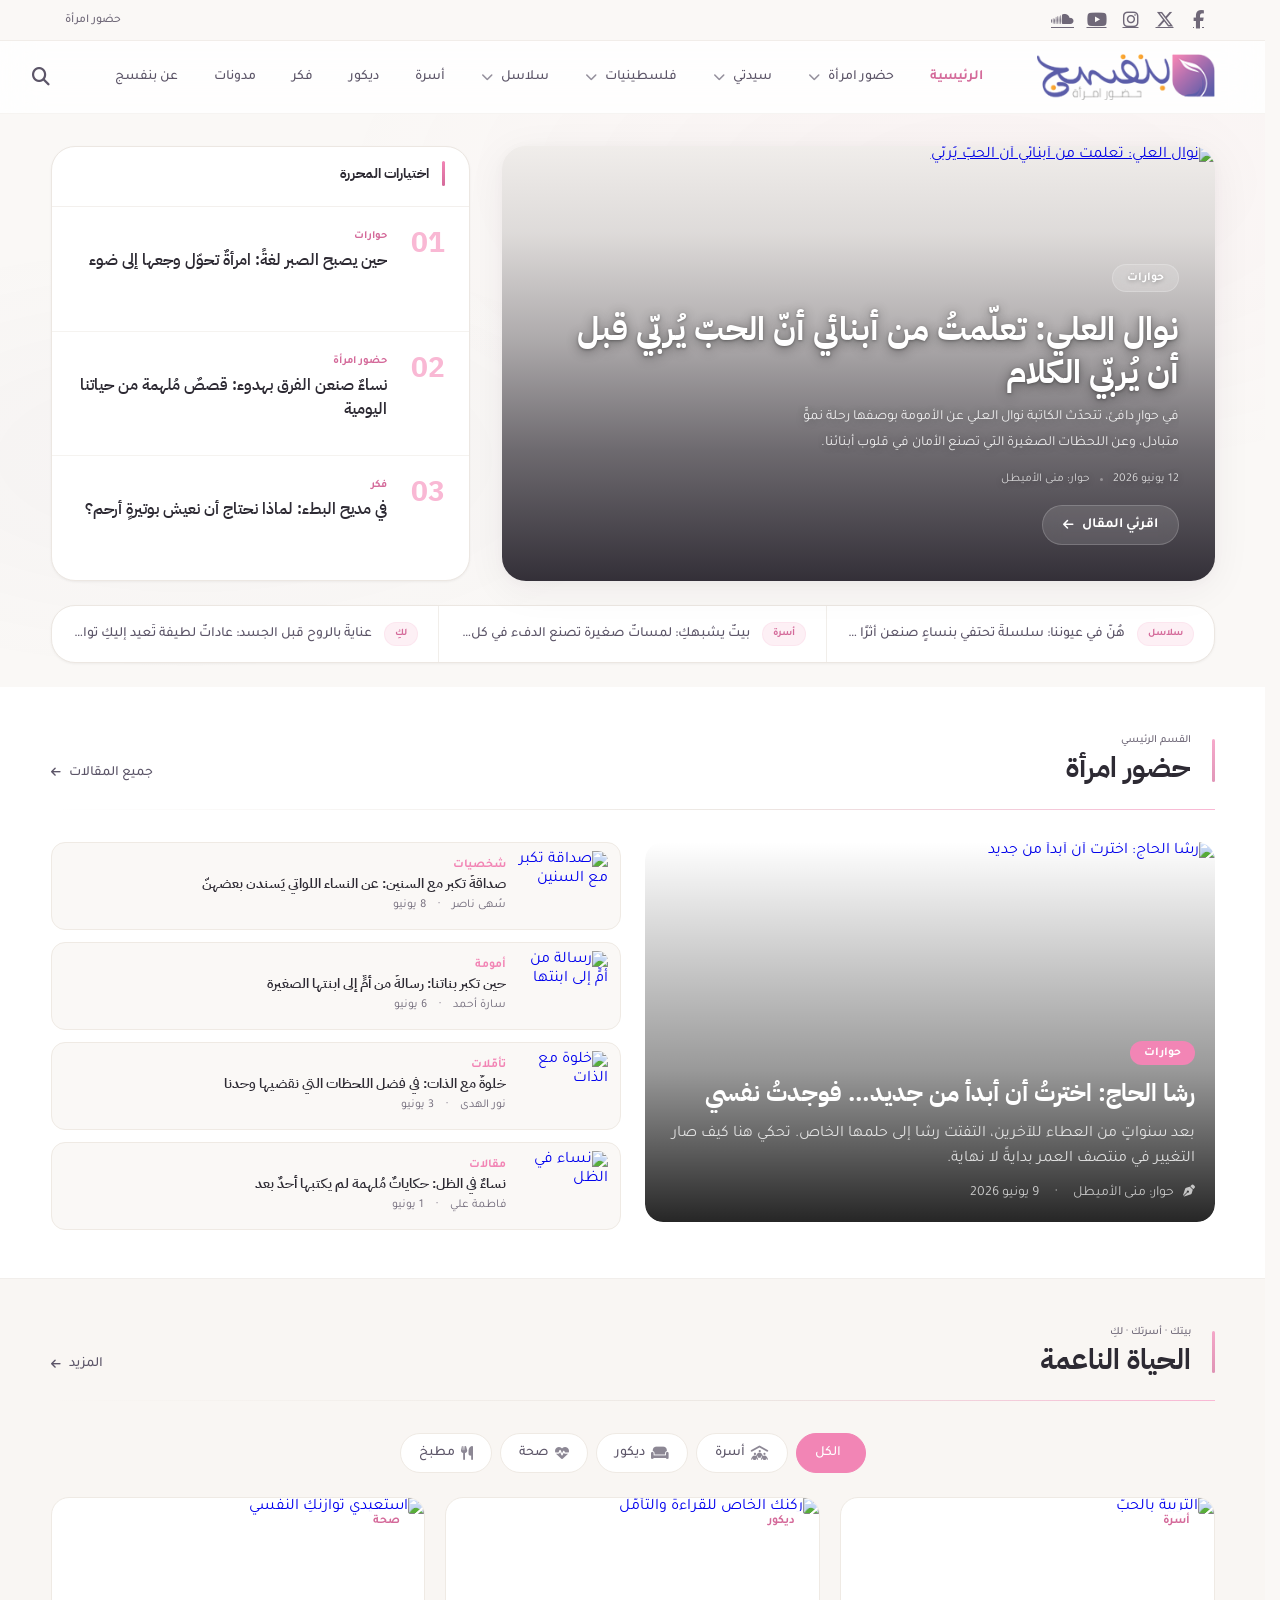
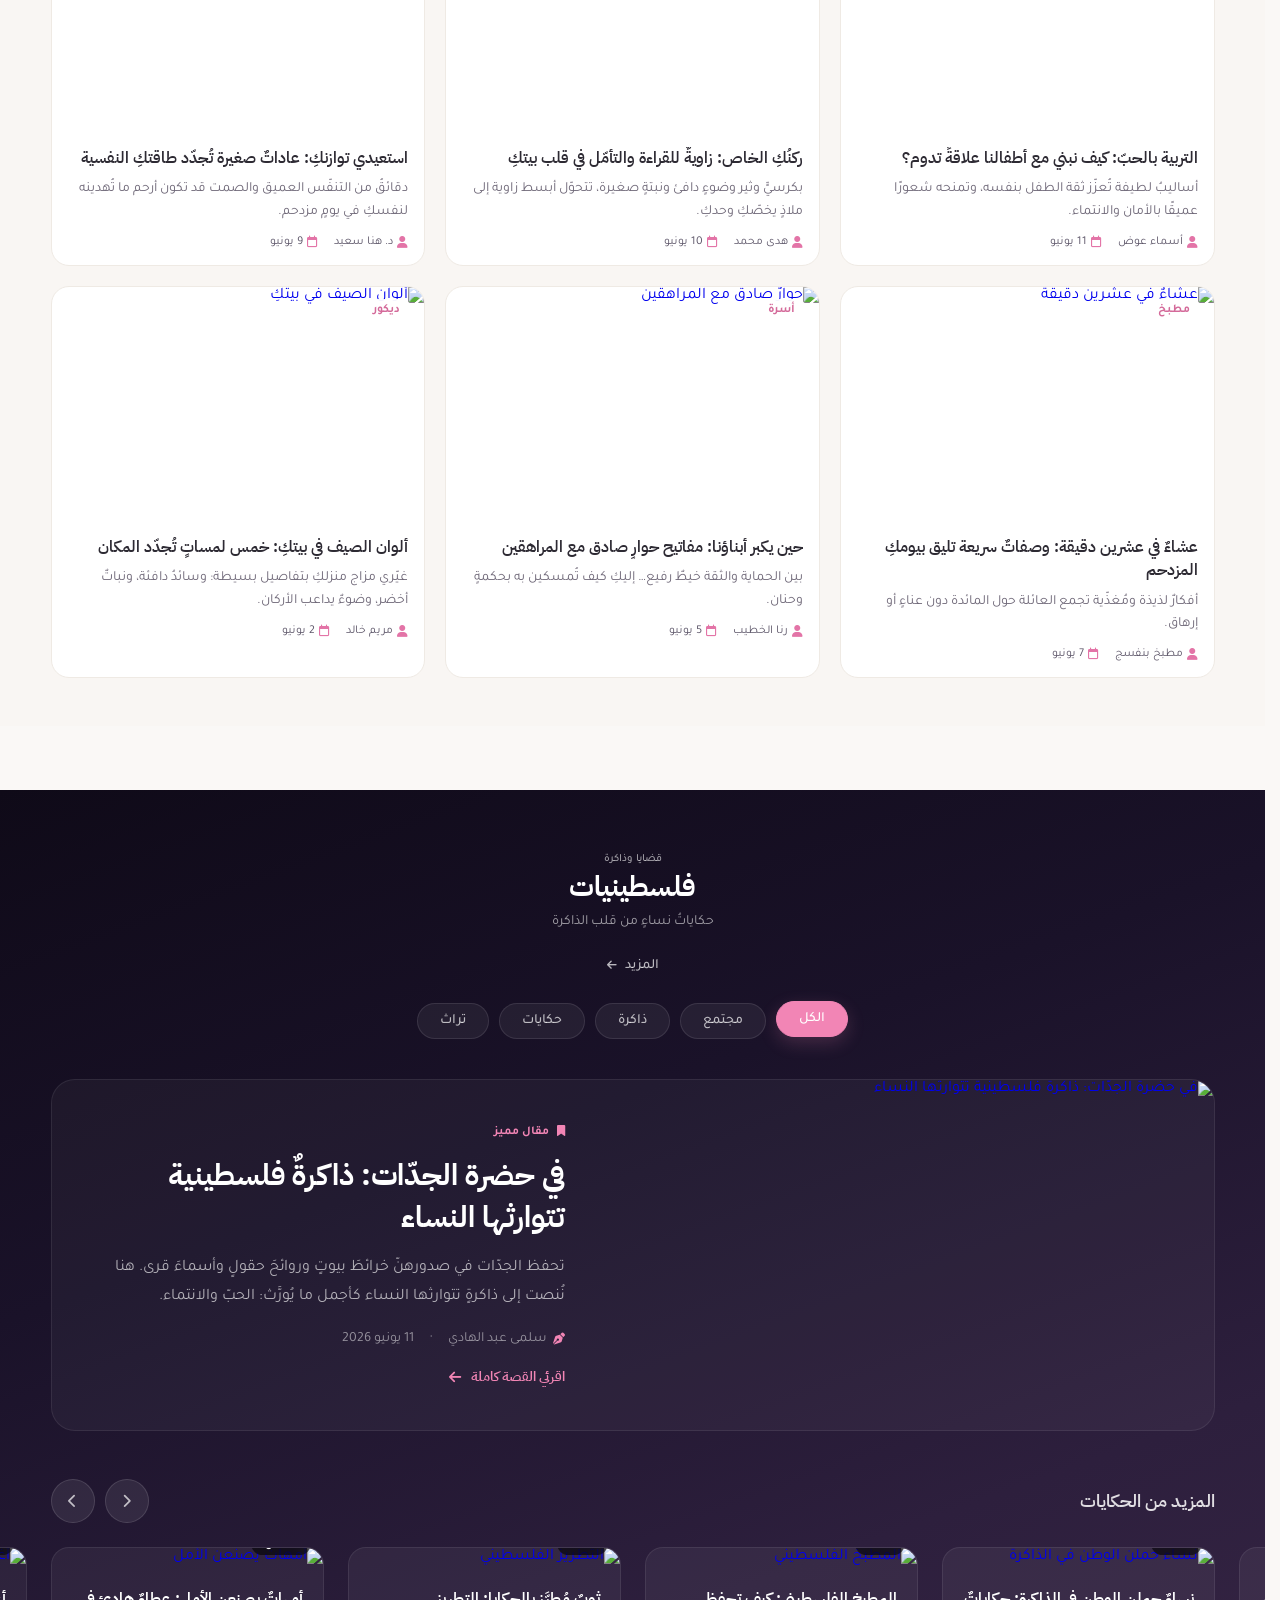
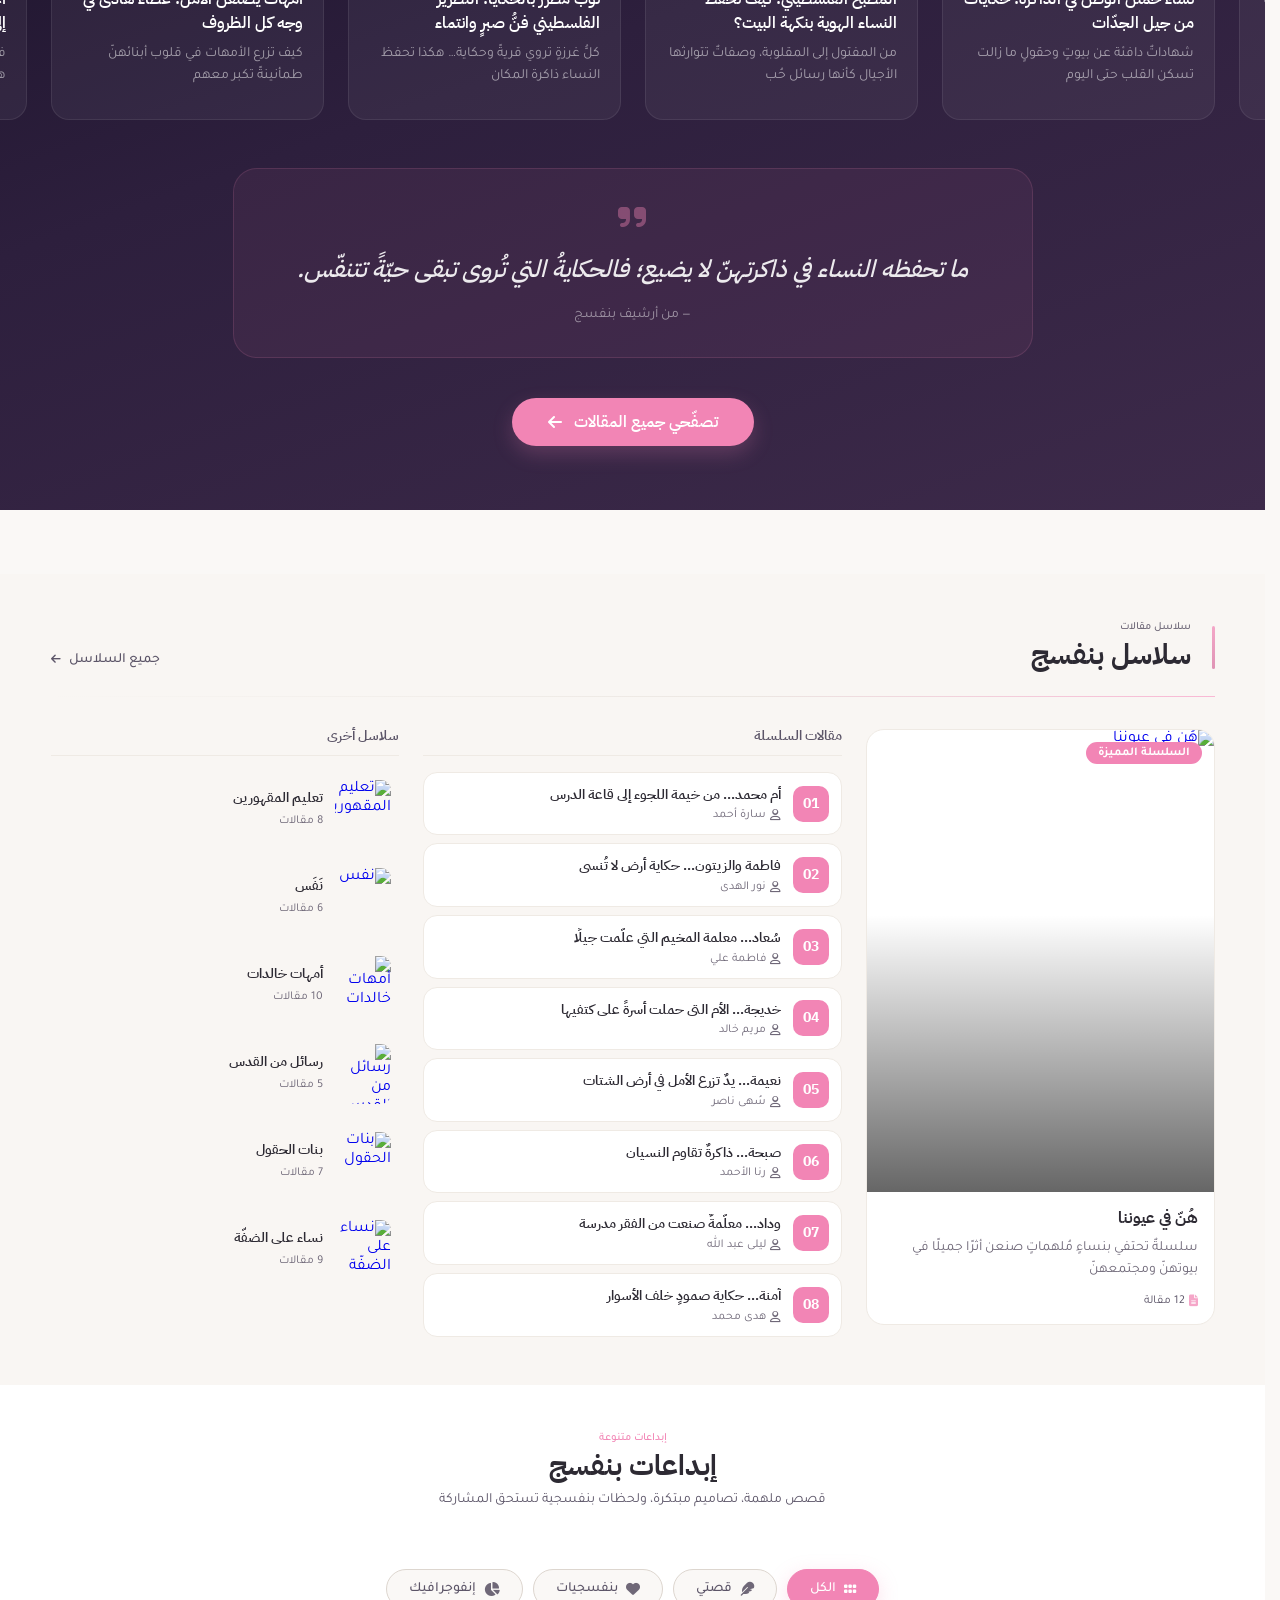
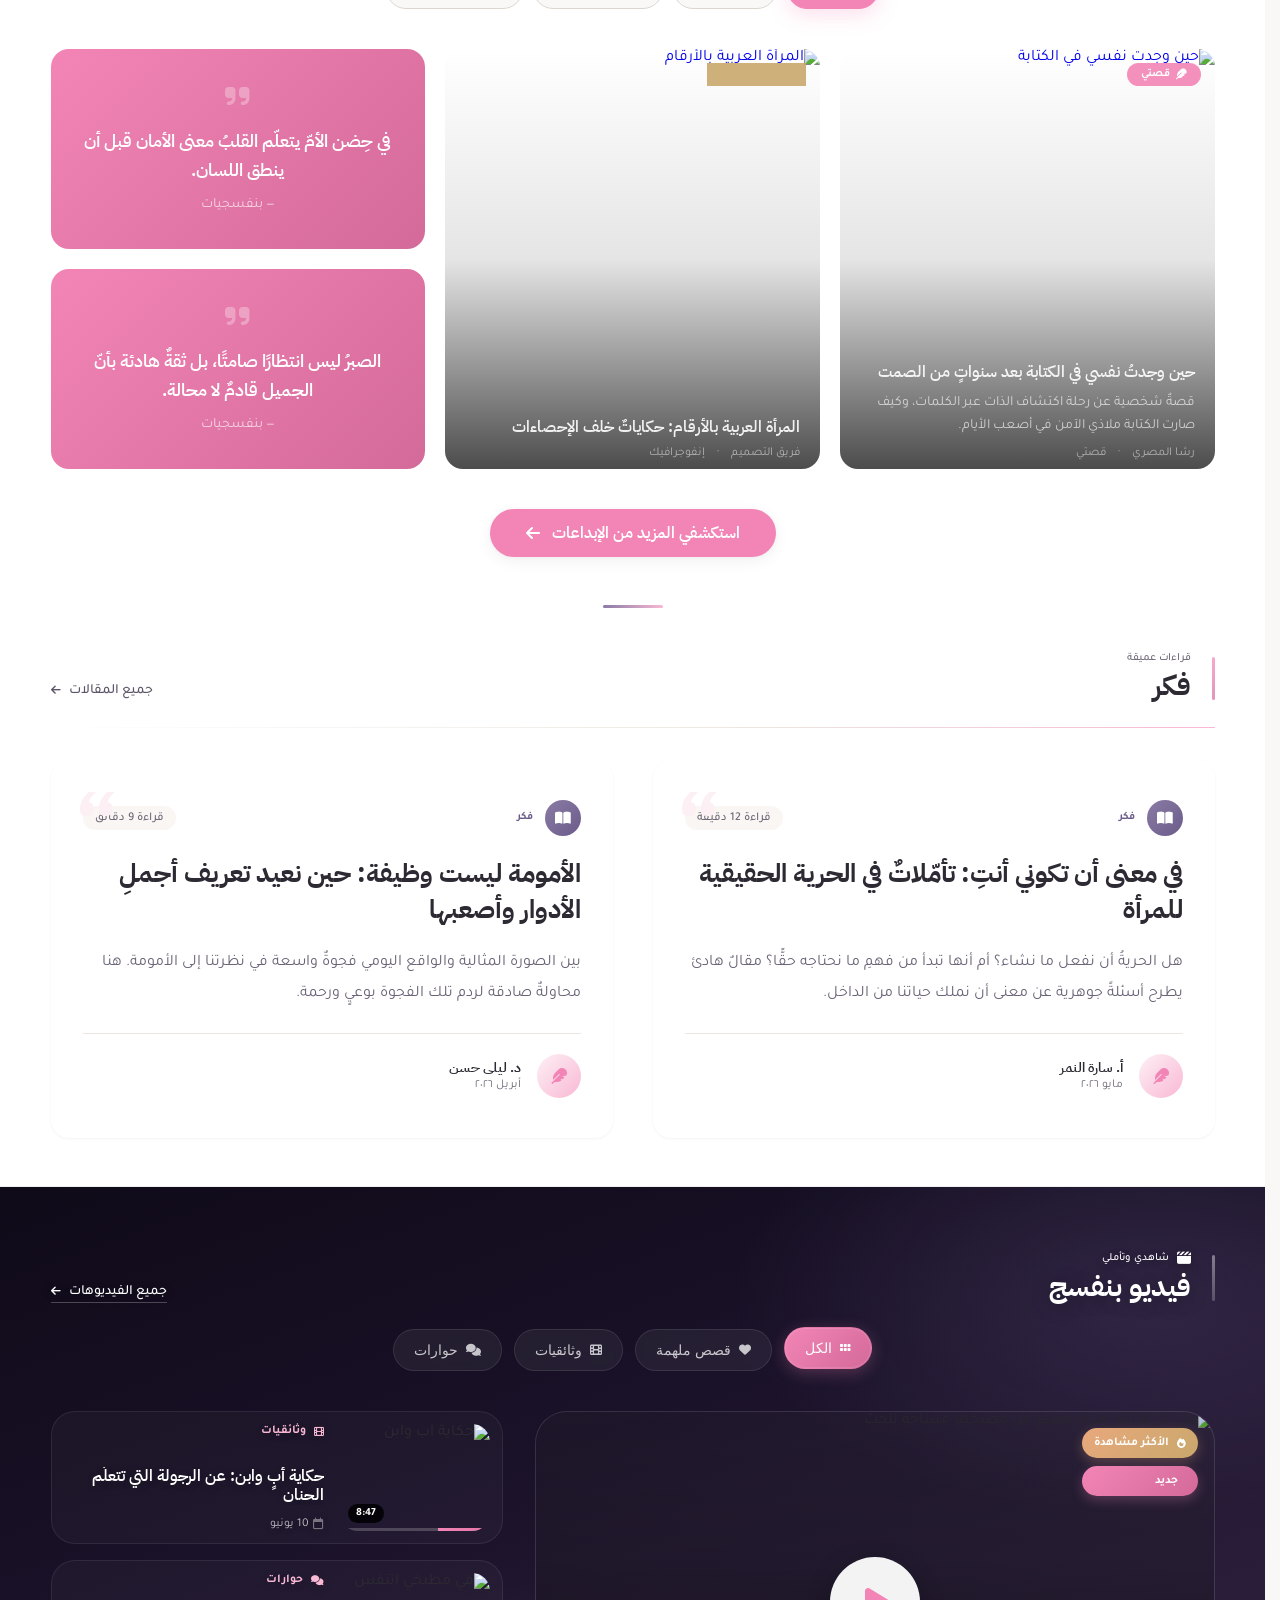
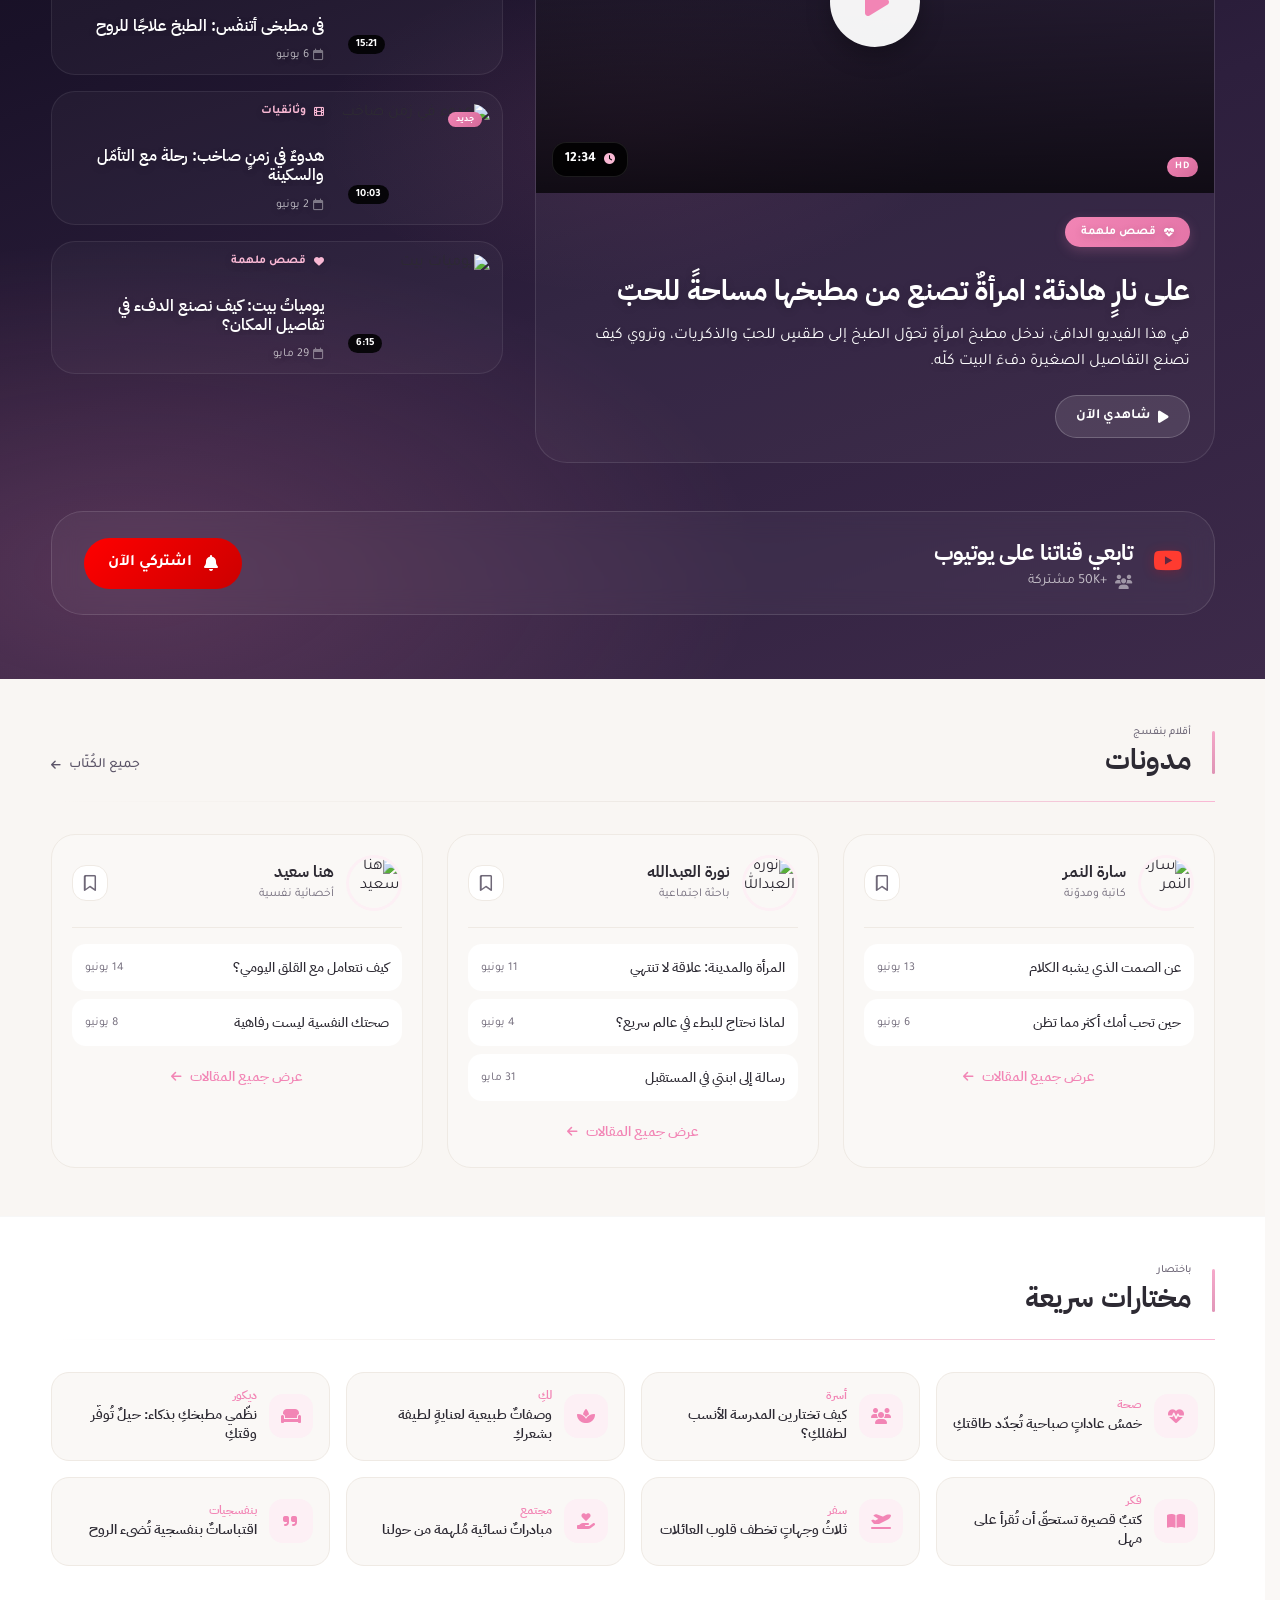
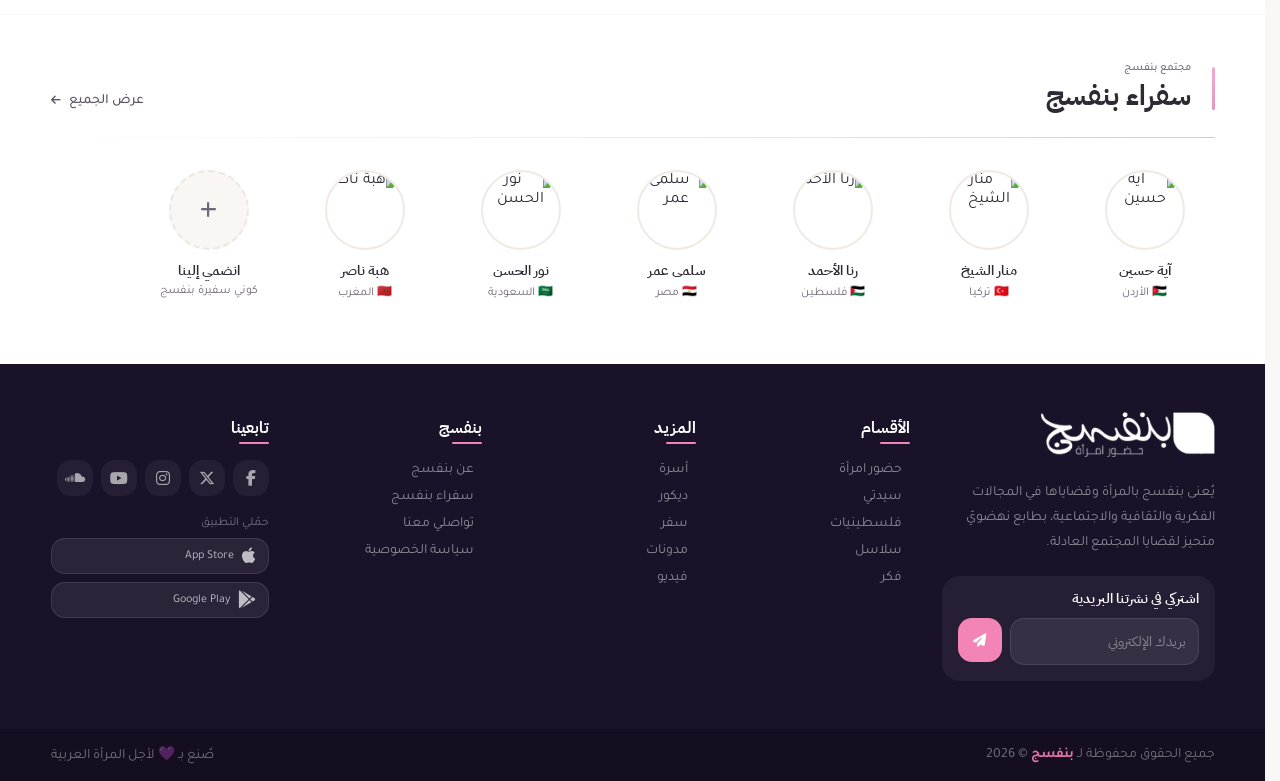
==== commit 43836960: "Signed-off-by: Eslam abselnasser <96479431+imsemoo@users.noreply.github.com>" ====
--- a/index.html
+++ b/index.html
@@ -86,7 +86,7 @@
         <nav class="site-nav" aria-label="التنقل الرئيسي" data-nav>
           <ul class="site-nav__list">
             <li class="site-nav__item">
-              <a class="site-nav__link is-active" href="#">الرئيسية</a>
+              <a class="site-nav__link is-active" href="index.html">الرئيسية</a>
             </li>
 
             <li class="site-nav__item has-subnav">
@@ -96,7 +96,7 @@
                 <i class="fa-solid fa-chevron-down site-nav__chev" aria-hidden="true"></i>
               </button>
               <ul class="subnav" id="nav-sub-1" aria-label="حضور امرأة">
-                <li><a class="subnav__link" href="#">حوارات</a></li>
+                <li><a class="subnav__link" href="articles.html">حوارات</a></li>
               </ul>
             </li>
 
@@ -107,8 +107,8 @@
                 <i class="fa-solid fa-chevron-down site-nav__chev" aria-hidden="true"></i>
               </button>
               <ul class="subnav" id="nav-sub-2" aria-label="سيدتي">
-                <li><a class="subnav__link" href="#">صحة المرأة</a></li>
-                <li><a class="subnav__link" href="#">لكِ</a></li>
+                <li><a class="subnav__link" href="articles.html?cat=saha">صحة المرأة</a></li>
+                <li><a class="subnav__link" href="articles.html?cat=lifestyle">لكِ</a></li>
               </ul>
             </li>
 
@@ -119,8 +119,8 @@
                 <i class="fa-solid fa-chevron-down site-nav__chev" aria-hidden="true"></i>
               </button>
               <ul class="subnav" id="nav-sub-3" aria-label="فلسطينيات">
-                <li><a class="subnav__link" href="#">مجتمع</a></li>
-                <li><a class="subnav__link" href="#">ذاكرة</a></li>
+                <li><a class="subnav__link" href="articles.html">مجتمع</a></li>
+                <li><a class="subnav__link" href="articles.html">ذاكرة</a></li>
               </ul>
             </li>
 
@@ -131,17 +131,17 @@
                 <i class="fa-solid fa-chevron-down site-nav__chev" aria-hidden="true"></i>
               </button>
               <ul class="subnav" id="nav-sub-4" aria-label="سلاسل">
-                <li><a class="subnav__link" href="#">هُنّ في عيوننا</a></li>
-                <li><a class="subnav__link" href="#">سلسلة تعليم المقهورين</a></li>
-                <li><a class="subnav__link" href="#">نَفَس</a></li>
+                <li><a class="subnav__link" href="articles.html">هُنّ في عيوننا</a></li>
+                <li><a class="subnav__link" href="articles.html">سلسلة تعليم المقهورين</a></li>
+                <li><a class="subnav__link" href="articles.html">نَفَس</a></li>
               </ul>
             </li>
 
-            <li class="site-nav__item"><a class="site-nav__link" href="#">أسرة</a></li>
-            <li class="site-nav__item"><a class="site-nav__link" href="#">ديكور</a></li>
-            <li class="site-nav__item"><a class="site-nav__link" href="#">فكر</a></li>
-            <li class="site-nav__item"><a class="site-nav__link" href="#">مدونات</a></li>
-            <li class="site-nav__item"><a class="site-nav__link" href="#">عن بنفسج</a></li>
+            <li class="site-nav__item"><a class="site-nav__link" href="category.html">أسرة</a></li>
+            <li class="site-nav__item"><a class="site-nav__link" href="articles.html?cat=decor">ديكور</a></li>
+            <li class="site-nav__item"><a class="site-nav__link" href="articles.html?cat=fikr">فكر</a></li>
+            <li class="site-nav__item"><a class="site-nav__link" href="author.html">مدونات</a></li>
+            <li class="site-nav__item"><a class="site-nav__link" href="about.html">عن بنفسج</a></li>
           </ul>
         </nav>
 
@@ -172,37 +172,37 @@
         </div>
 
         <nav class="drawer__nav" aria-label="التنقل على الهاتف">
-          <a class="drawer__link is-active" href="#">الرئيسية</a>
+          <a class="drawer__link is-active" href="index.html">الرئيسية</a>
 
           <details class="drawer__group">
             <summary class="drawer__summary">حضور امرأة</summary>
-            <a class="drawer__sublink" href="#">حوارات</a>
+            <a class="drawer__sublink" href="articles.html">حوارات</a>
           </details>
 
           <details class="drawer__group">
             <summary class="drawer__summary">سيدتي</summary>
-            <a class="drawer__sublink" href="#">صحة المرأة</a>
-            <a class="drawer__sublink" href="#">لكِ</a>
+            <a class="drawer__sublink" href="articles.html?cat=saha">صحة المرأة</a>
+            <a class="drawer__sublink" href="articles.html?cat=lifestyle">لكِ</a>
           </details>
 
           <details class="drawer__group">
             <summary class="drawer__summary">فلسطينيات</summary>
-            <a class="drawer__sublink" href="#">مجتمع</a>
-            <a class="drawer__sublink" href="#">ذاكرة</a>
+            <a class="drawer__sublink" href="articles.html">مجتمع</a>
+            <a class="drawer__sublink" href="articles.html">ذاكرة</a>
           </details>
 
           <details class="drawer__group">
             <summary class="drawer__summary">سلاسل</summary>
-            <a class="drawer__sublink" href="#">هُنّ في عيوننا</a>
-            <a class="drawer__sublink" href="#">سلسلة تعليم المقهورين</a>
-            <a class="drawer__sublink" href="#">نَفَس</a>
+            <a class="drawer__sublink" href="articles.html">هُنّ في عيوننا</a>
+            <a class="drawer__sublink" href="articles.html">سلسلة تعليم المقهورين</a>
+            <a class="drawer__sublink" href="articles.html">نَفَس</a>
           </details>
 
-          <a class="drawer__link" href="#">أسرة</a>
-          <a class="drawer__link" href="#">ديكور</a>
-          <a class="drawer__link" href="#">فكر</a>
-          <a class="drawer__link" href="#">مدونات</a>
-          <a class="drawer__link" href="#">عن بنفسج</a>
+          <a class="drawer__link" href="category.html">أسرة</a>
+          <a class="drawer__link" href="articles.html?cat=decor">ديكور</a>
+          <a class="drawer__link" href="articles.html?cat=fikr">فكر</a>
+          <a class="drawer__link" href="author.html">مدونات</a>
+          <a class="drawer__link" href="about.html">عن بنفسج</a>
         </nav>
       </aside>
     </div>
@@ -645,7 +645,7 @@
         <!-- Featured Story Hero -->
         <a href="#" class="palest__hero">
           <div class="palest__hero-img">
-            <img src="https://bnfsj.net/thumb/1070x600/uploads/images/2026/02/CVVe8.webp" alt="في حضرة الجدّات: ذاكرة فلسطينية تتوارثها النساء"
+            <img src="https://images.unsplash.com/photo-1614367936673-51c6daef6af9?w=1070&h=600&fit=crop&crop=faces&q=80&auto=format" alt="في حضرة الجدّات: ذاكرة فلسطينية تتوارثها النساء"
               loading="lazy">
           </div>
           <div class="palest__hero-content">
@@ -691,7 +691,7 @@
               <div class="swiper-slide">
                 <a href="#" class="palest__card">
                   <div class="palest__card-img">
-                    <img src="https://bnfsj.net/thumb/600x400/uploads/images/2026/02/mmTWE.webp" alt="نساء حملن الوطن في الذاكرة"
+                    <img src="https://images.unsplash.com/photo-1446161543652-83eaa65fddab?w=600&h=400&fit=crop&crop=faces&q=80&auto=format" alt="نساء حملن الوطن في الذاكرة"
                       loading="lazy">
                     <span class="palest__card-cat">ذاكرة</span>
                   </div>
@@ -705,7 +705,7 @@
               <div class="swiper-slide">
                 <a href="#" class="palest__card">
                   <div class="palest__card-img">
-                    <img src="https://bnfsj.net/thumb/600x400/uploads/images/2026/02/e7OGv.webp" alt="المطبخ الفلسطيني"
+                    <img src="https://images.unsplash.com/photo-1653611540493-b3a896319fbf?w=600&h=400&fit=crop&crop=entropy&q=80&auto=format" alt="المطبخ الفلسطيني"
                       loading="lazy">
                     <span class="palest__card-cat">تراث</span>
                   </div>
@@ -719,7 +719,7 @@
               <div class="swiper-slide">
                 <a href="#" class="palest__card">
                   <div class="palest__card-img">
-                    <img src="https://bnfsj.net/thumb/600x400/uploads/images/2026/02/V4cdT.webp" alt="التطريز الفلسطيني"
+                    <img src="https://images.unsplash.com/photo-1568288796918-03e7d93306bd?w=600&h=400&fit=crop&crop=entropy&q=80&auto=format" alt="التطريز الفلسطيني"
                       loading="lazy">
                     <span class="palest__card-cat">ذاكرة</span>
                   </div>
@@ -733,7 +733,7 @@
               <div class="swiper-slide">
                 <a href="#" class="palest__card">
                   <div class="palest__card-img">
-                    <img src="https://bnfsj.net/thumb/600x400/uploads/images/2026/02/VmIn4.webp" alt="أمهات يصنعن الأمل"
+                    <img src="https://images.unsplash.com/photo-1454875392665-2ac2c85e8d3e?w=600&h=400&fit=crop&crop=entropy&q=80&auto=format" alt="أمهات يصنعن الأمل"
                       loading="lazy">
                     <span class="palest__card-cat">مجتمع</span>
                   </div>
@@ -747,7 +747,7 @@
               <div class="swiper-slide">
                 <a href="#" class="palest__card">
                   <div class="palest__card-img">
-                    <img src="https://bnfsj.net/thumb/600x400/uploads/images/2026/02/55ZKd.webp" alt="أغنية تُورَّث"
+                    <img src="https://images.unsplash.com/photo-1572430767624-3b0cab0f6b1d?w=600&h=400&fit=crop&crop=faces&q=80&auto=format" alt="أغنية تُورَّث"
                       loading="lazy">
                     <span class="palest__card-cat">حكايات</span>
                   </div>
@@ -1812,21 +1812,21 @@
             <div class="footer-pro__links">
               <h4 class="footer-pro__title">الأقسام</h4>
               <ul class="footer-pro__list">
-                <li><a href="#">حضور امرأة</a></li>
-                <li><a href="#">سيدتي</a></li>
-                <li><a href="#">فلسطينيات</a></li>
-                <li><a href="#">سلاسل</a></li>
-                <li><a href="#">فكر</a></li>
+                <li><a href="articles.html">حضور امرأة</a></li>
+                <li><a href="articles.html">سيدتي</a></li>
+                <li><a href="articles.html">فلسطينيات</a></li>
+                <li><a href="articles.html">سلاسل</a></li>
+                <li><a href="articles.html?cat=fikr">فكر</a></li>
               </ul>
             </div>
 
             <div class="footer-pro__links">
               <h4 class="footer-pro__title">المزيد</h4>
               <ul class="footer-pro__list">
-                <li><a href="#">أسرة</a></li>
-                <li><a href="#">ديكور</a></li>
+                <li><a href="category.html">أسرة</a></li>
+                <li><a href="articles.html?cat=decor">ديكور</a></li>
                 <li><a href="#">سفر</a></li>
-                <li><a href="#">مدونات</a></li>
+                <li><a href="author.html">مدونات</a></li>
                 <li><a href="#">فيديو</a></li>
               </ul>
             </div>
@@ -1834,10 +1834,10 @@
             <div class="footer-pro__links">
               <h4 class="footer-pro__title">بنفسج</h4>
               <ul class="footer-pro__list">
-                <li><a href="#">عن بنفسج</a></li>
+                <li><a href="about.html">عن بنفسج</a></li>
                 <li><a href="#">سفراء بنفسج</a></li>
-                <li><a href="#">تواصلي معنا</a></li>
-                <li><a href="#">سياسة الخصوصية</a></li>
+                <li><a href="contact-us.html">تواصلي معنا</a></li>
+                <li><a href="privacy-policy.html">سياسة الخصوصية</a></li>
               </ul>
             </div>
 
--- a/css/main.css
+++ b/css/main.css
@@ -744,6 +744,19 @@
 @media (max-width: 767px) {
     .site-header__inner {
         grid-template-columns: auto auto;
+        justify-content: space-between;
+        gap: var(--space-4);
+    }
+}
+
+/* Keep the brand + actions from overflowing on the smallest phones (≤360px) */
+@media (max-width: 400px) {
+    .site-brand__logo {
+        height: 40px;
+    }
+
+    .site-topbar__social {
+        gap: 0;
     }
 }
 
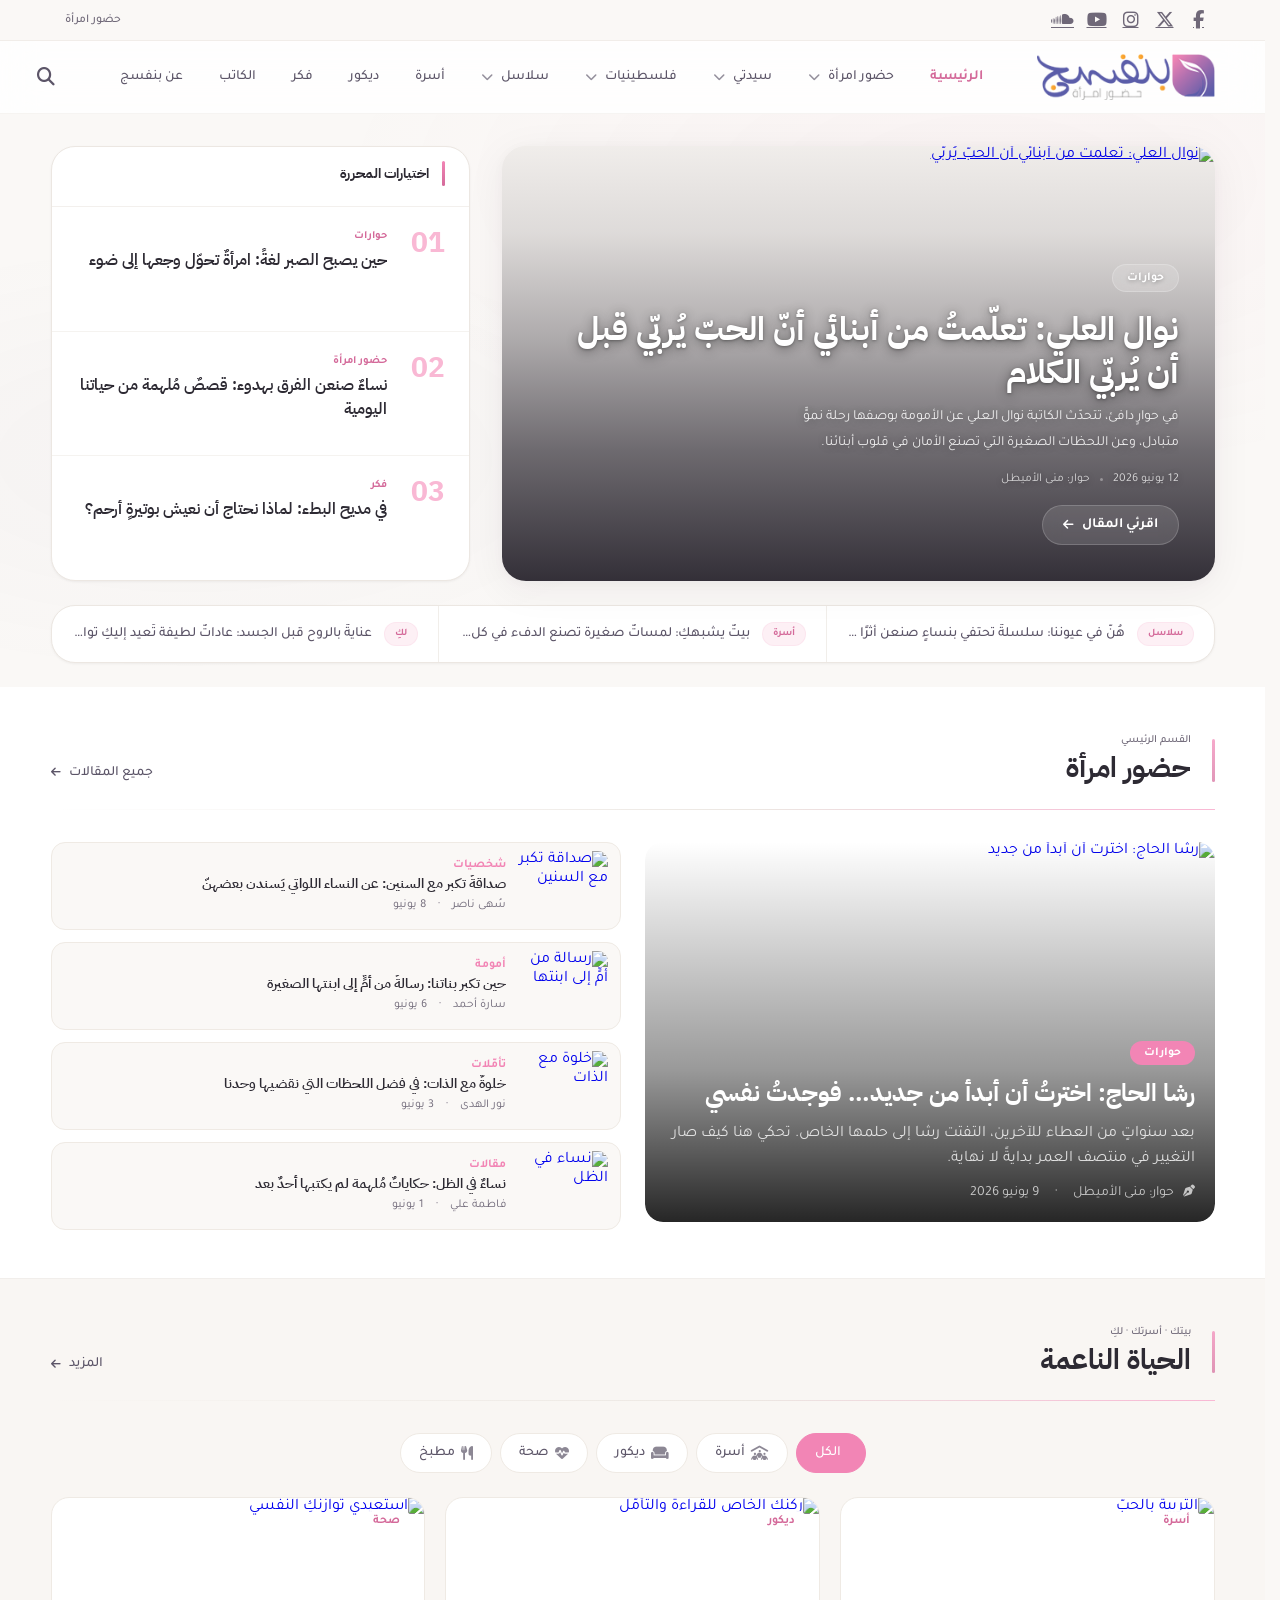
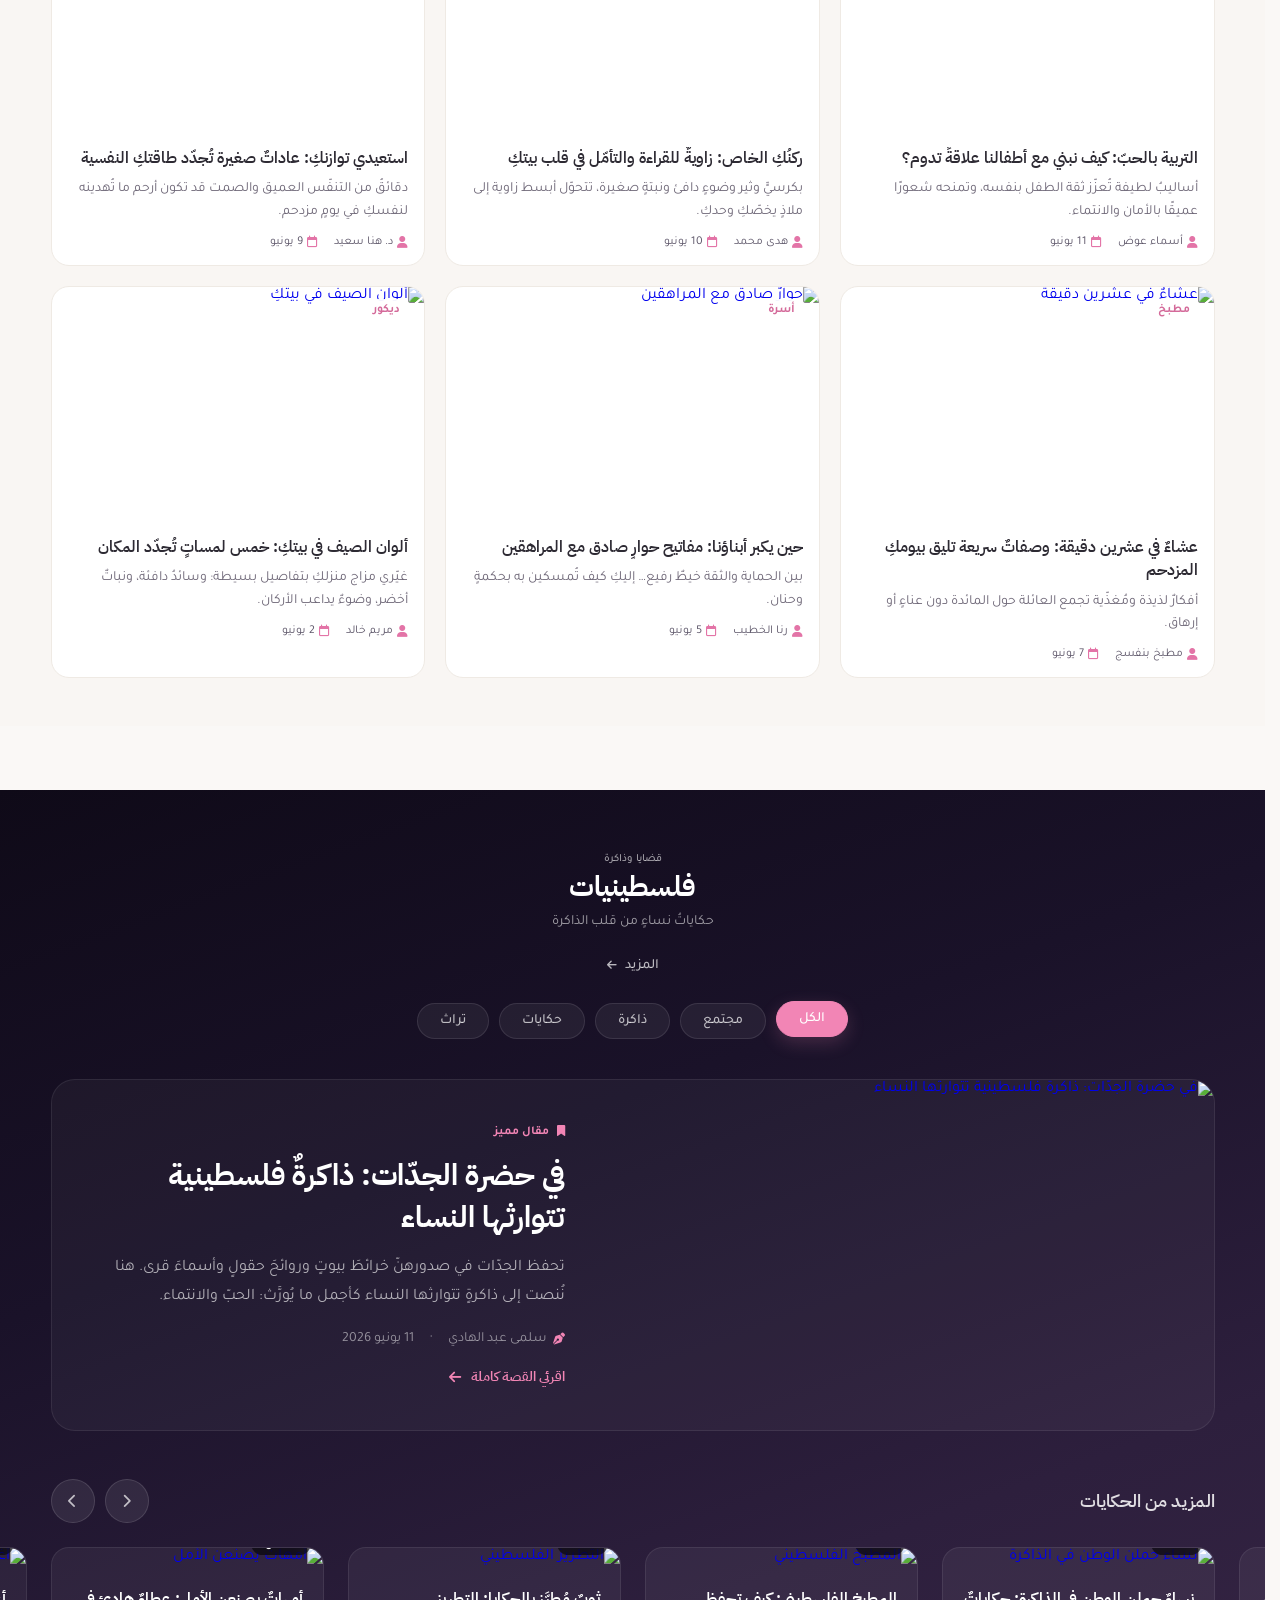
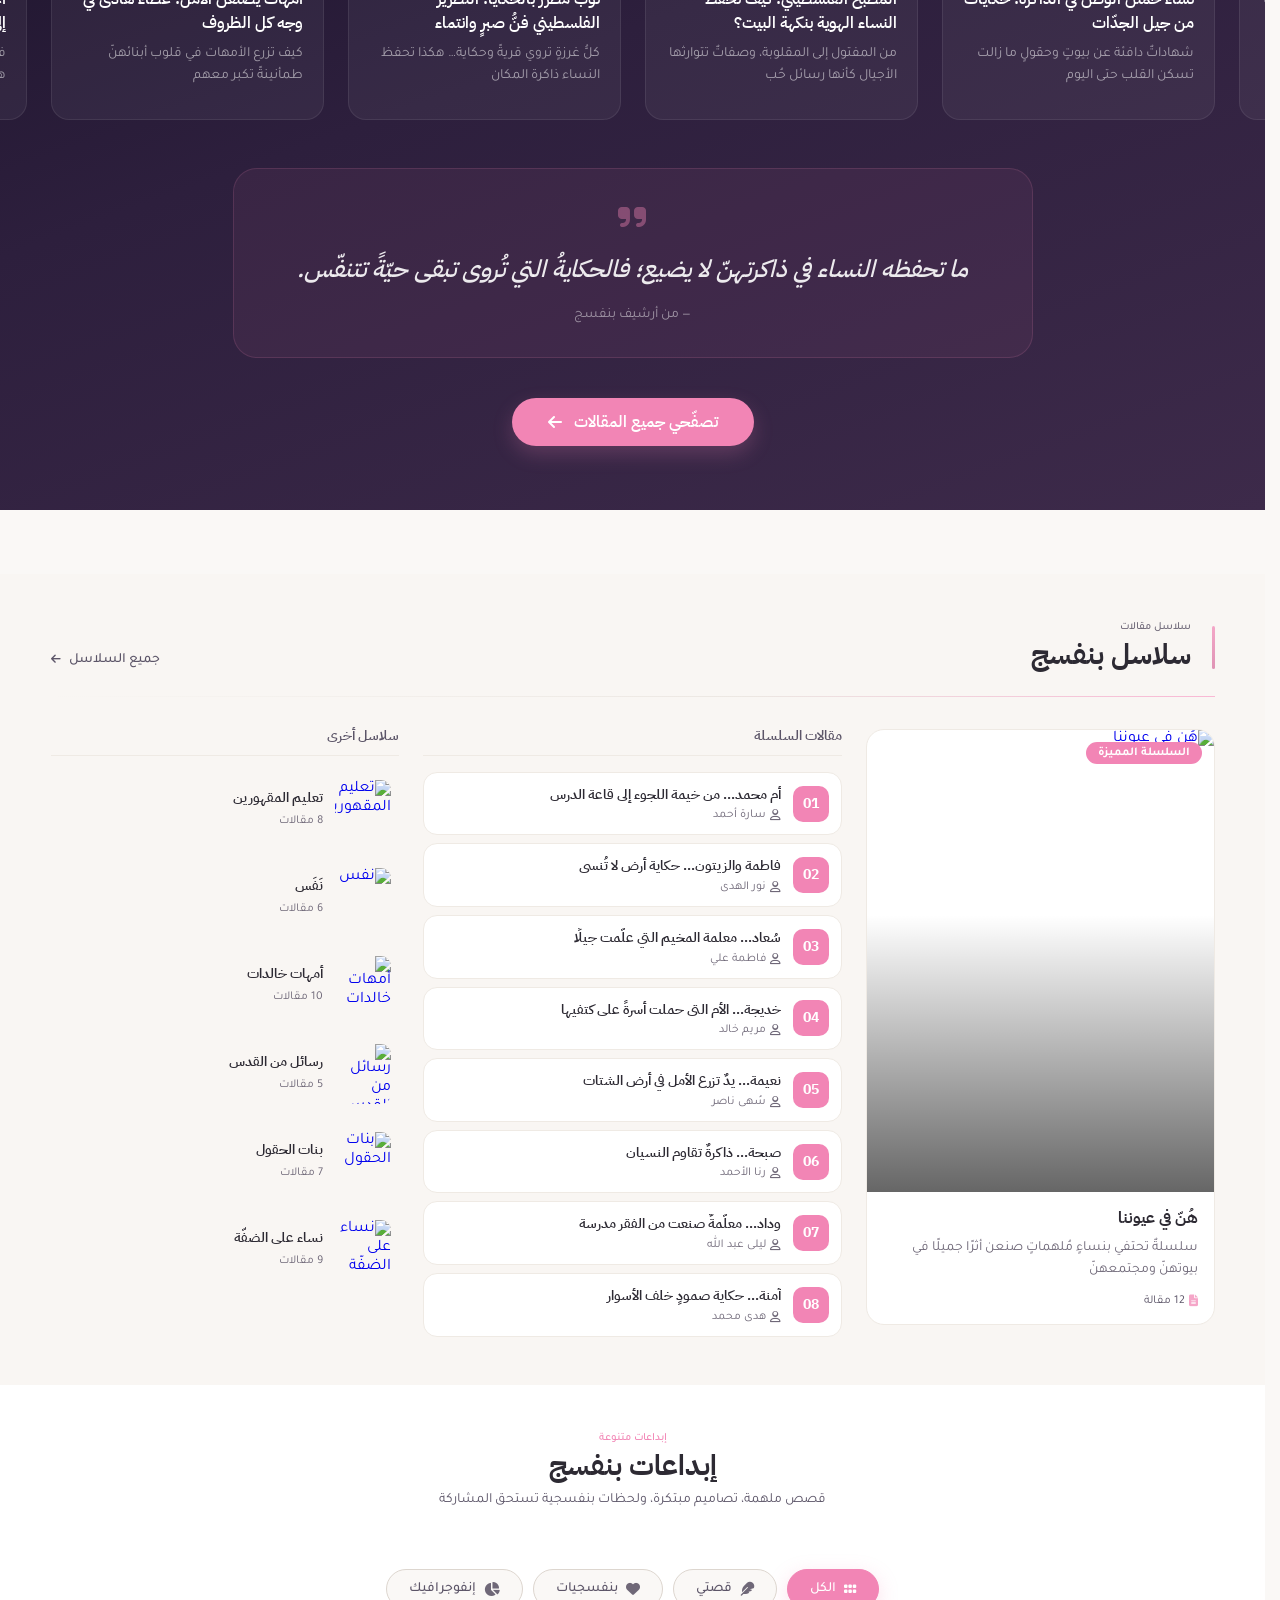
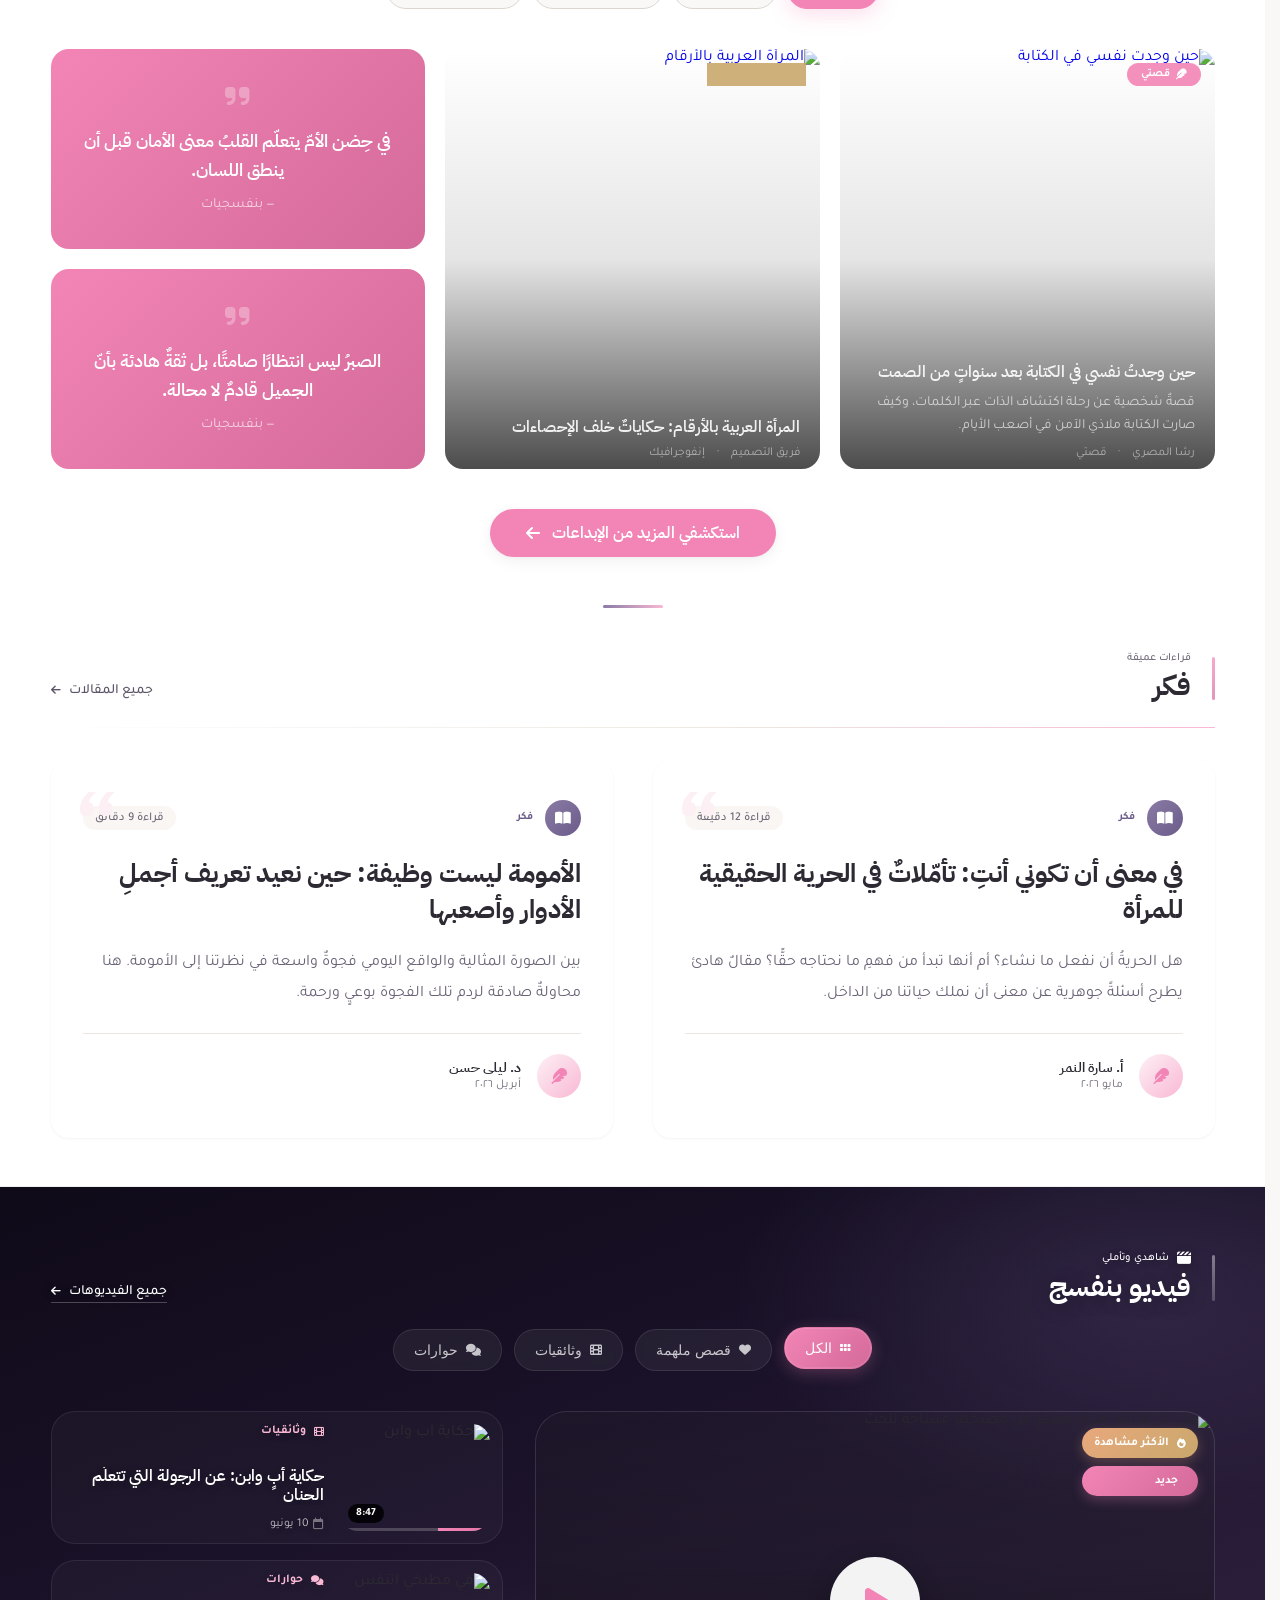
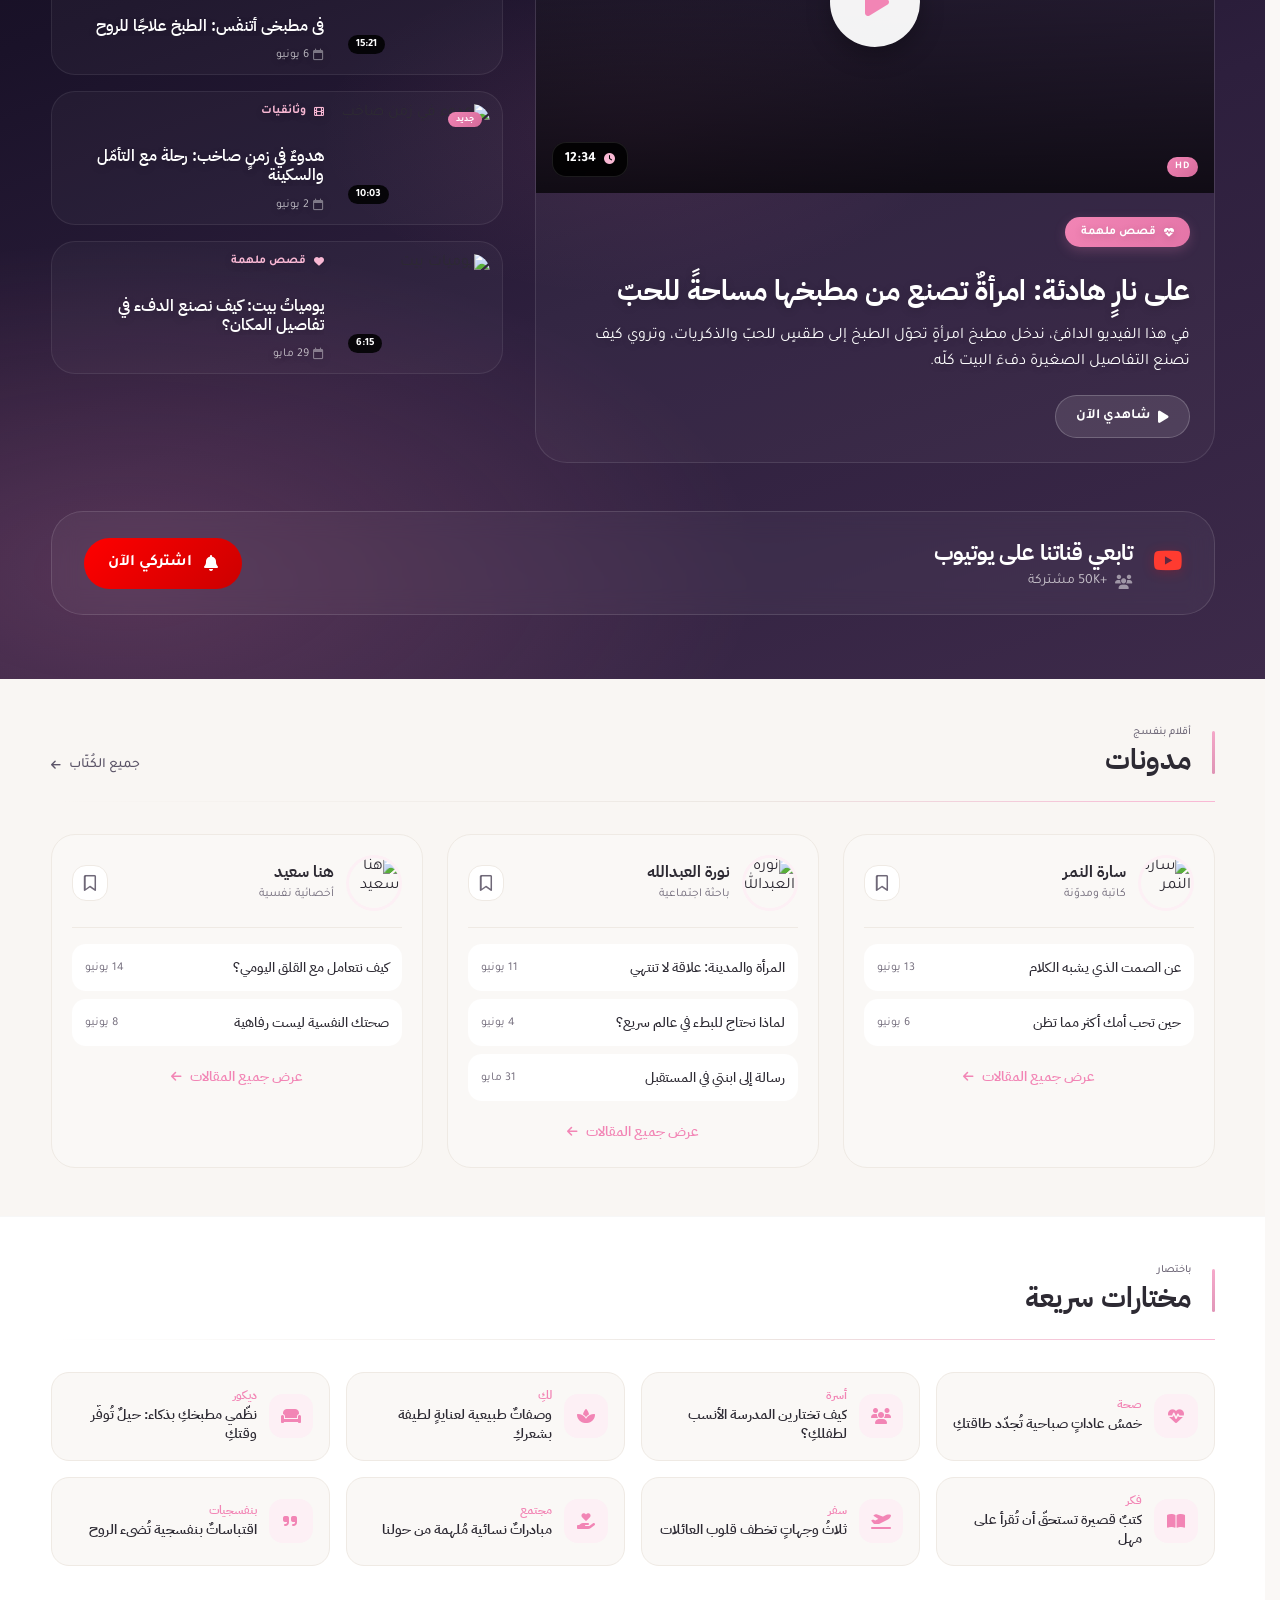
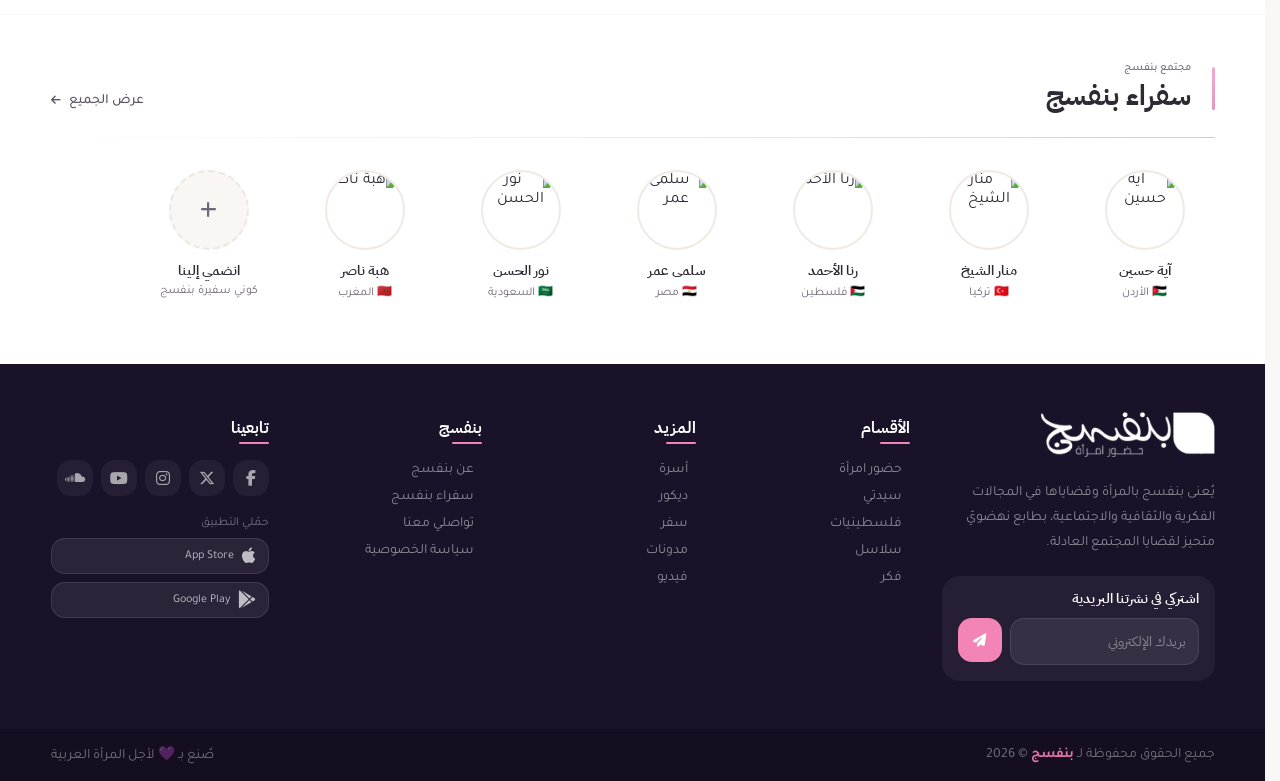
==== commit af0f4785: "Signed-off-by: Eslam abselnasser <96479431+imsemoo@users.noreply.github.com>" ====
--- a/index.html
+++ b/index.html
@@ -140,7 +140,7 @@
             <li class="site-nav__item"><a class="site-nav__link" href="category.html">أسرة</a></li>
             <li class="site-nav__item"><a class="site-nav__link" href="articles.html?cat=decor">ديكور</a></li>
             <li class="site-nav__item"><a class="site-nav__link" href="articles.html?cat=fikr">فكر</a></li>
-            <li class="site-nav__item"><a class="site-nav__link" href="author.html">مدونات</a></li>
+            <li class="site-nav__item"><a class="site-nav__link" href="author.html">الكاتب</a></li>
             <li class="site-nav__item"><a class="site-nav__link" href="about.html">عن بنفسج</a></li>
           </ul>
         </nav>
@@ -201,7 +201,7 @@
           <a class="drawer__link" href="category.html">أسرة</a>
           <a class="drawer__link" href="articles.html?cat=decor">ديكور</a>
           <a class="drawer__link" href="articles.html?cat=fikr">فكر</a>
-          <a class="drawer__link" href="author.html">مدونات</a>
+          <a class="drawer__link" href="author.html">الكاتب</a>
           <a class="drawer__link" href="about.html">عن بنفسج</a>
         </nav>
       </aside>
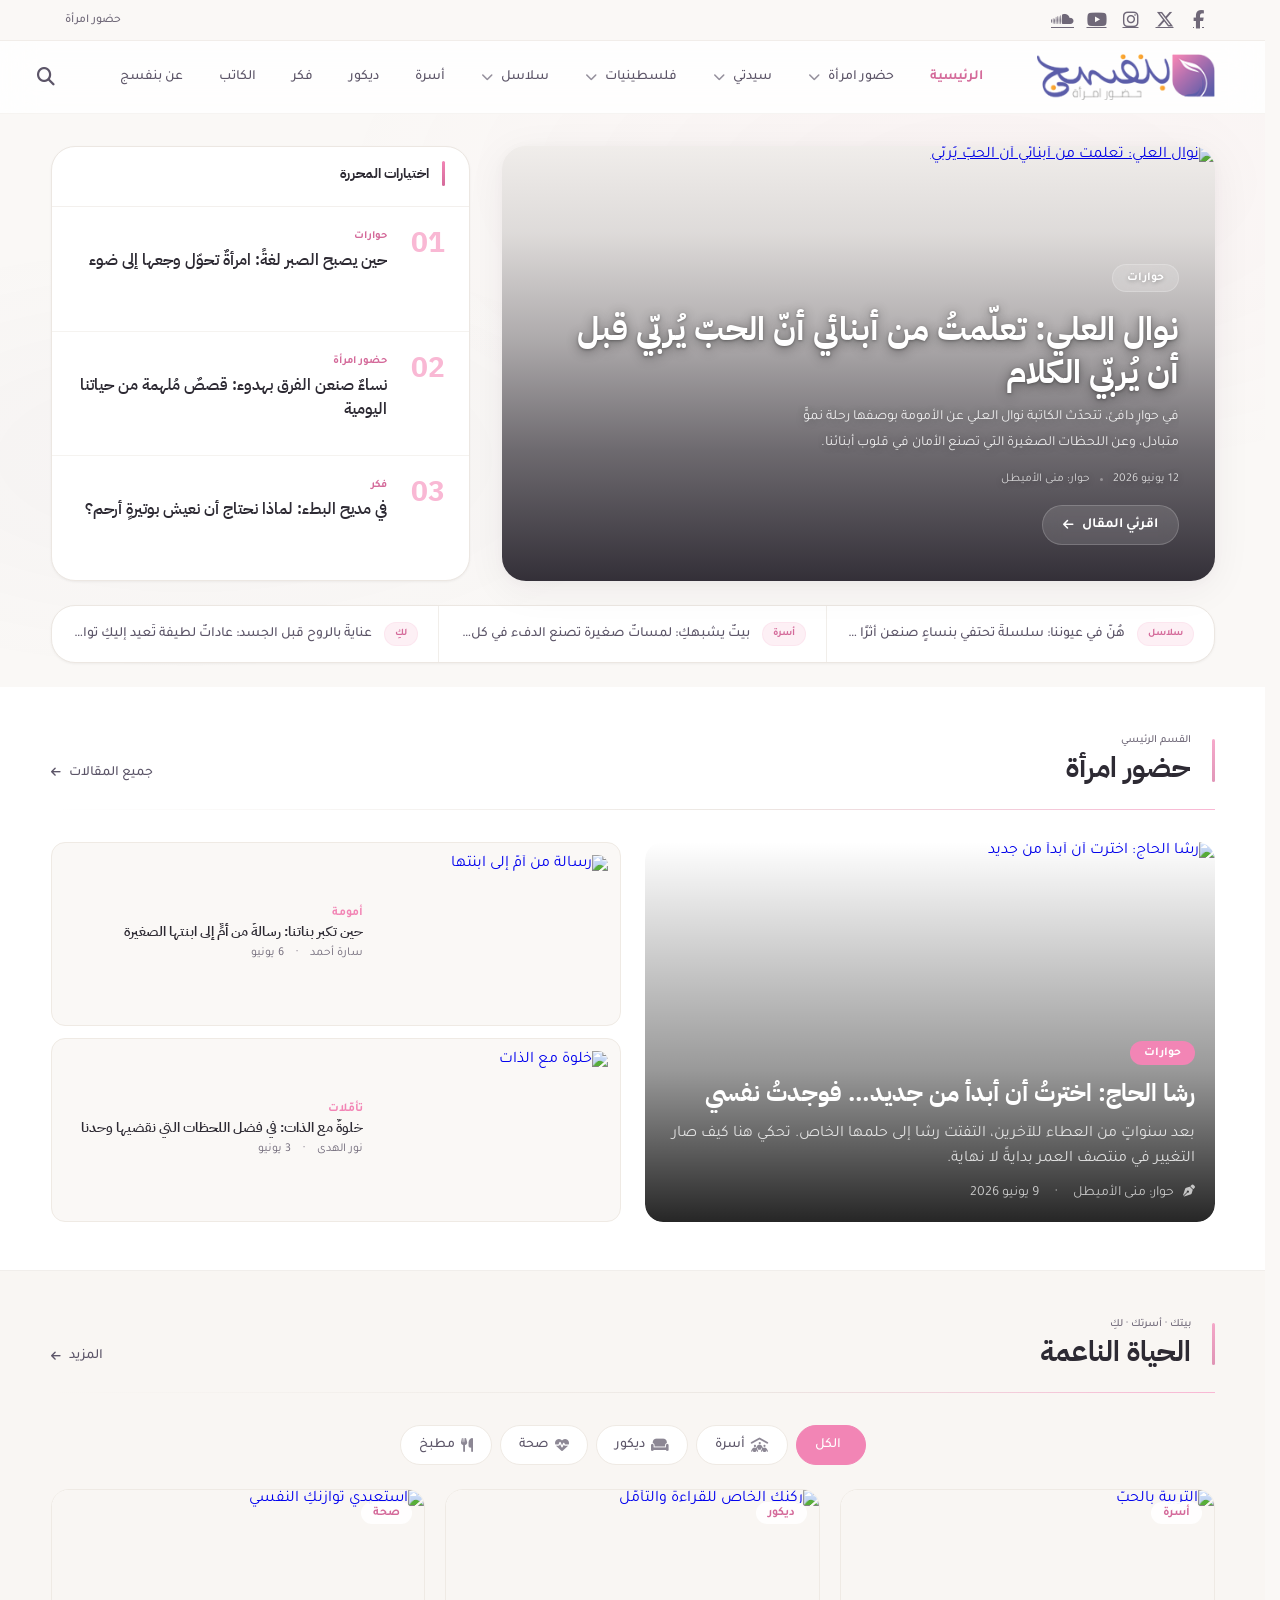
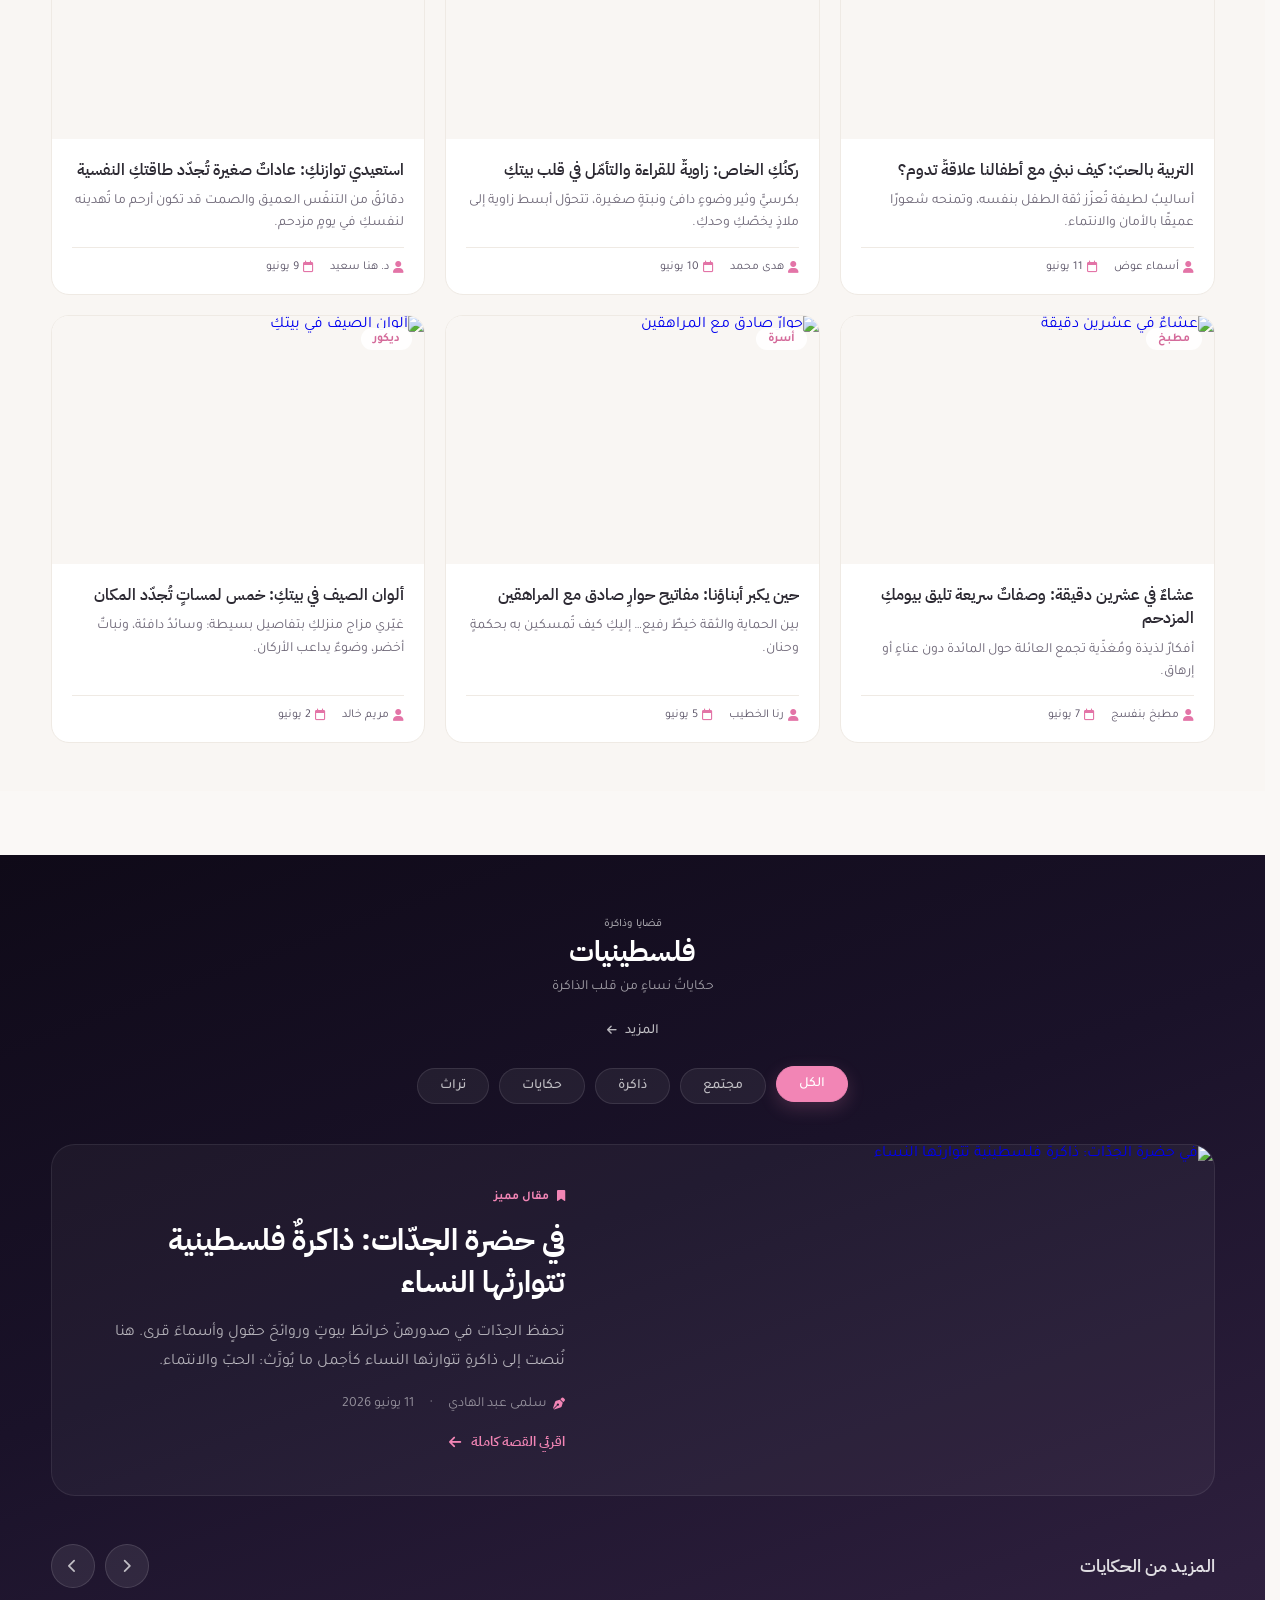
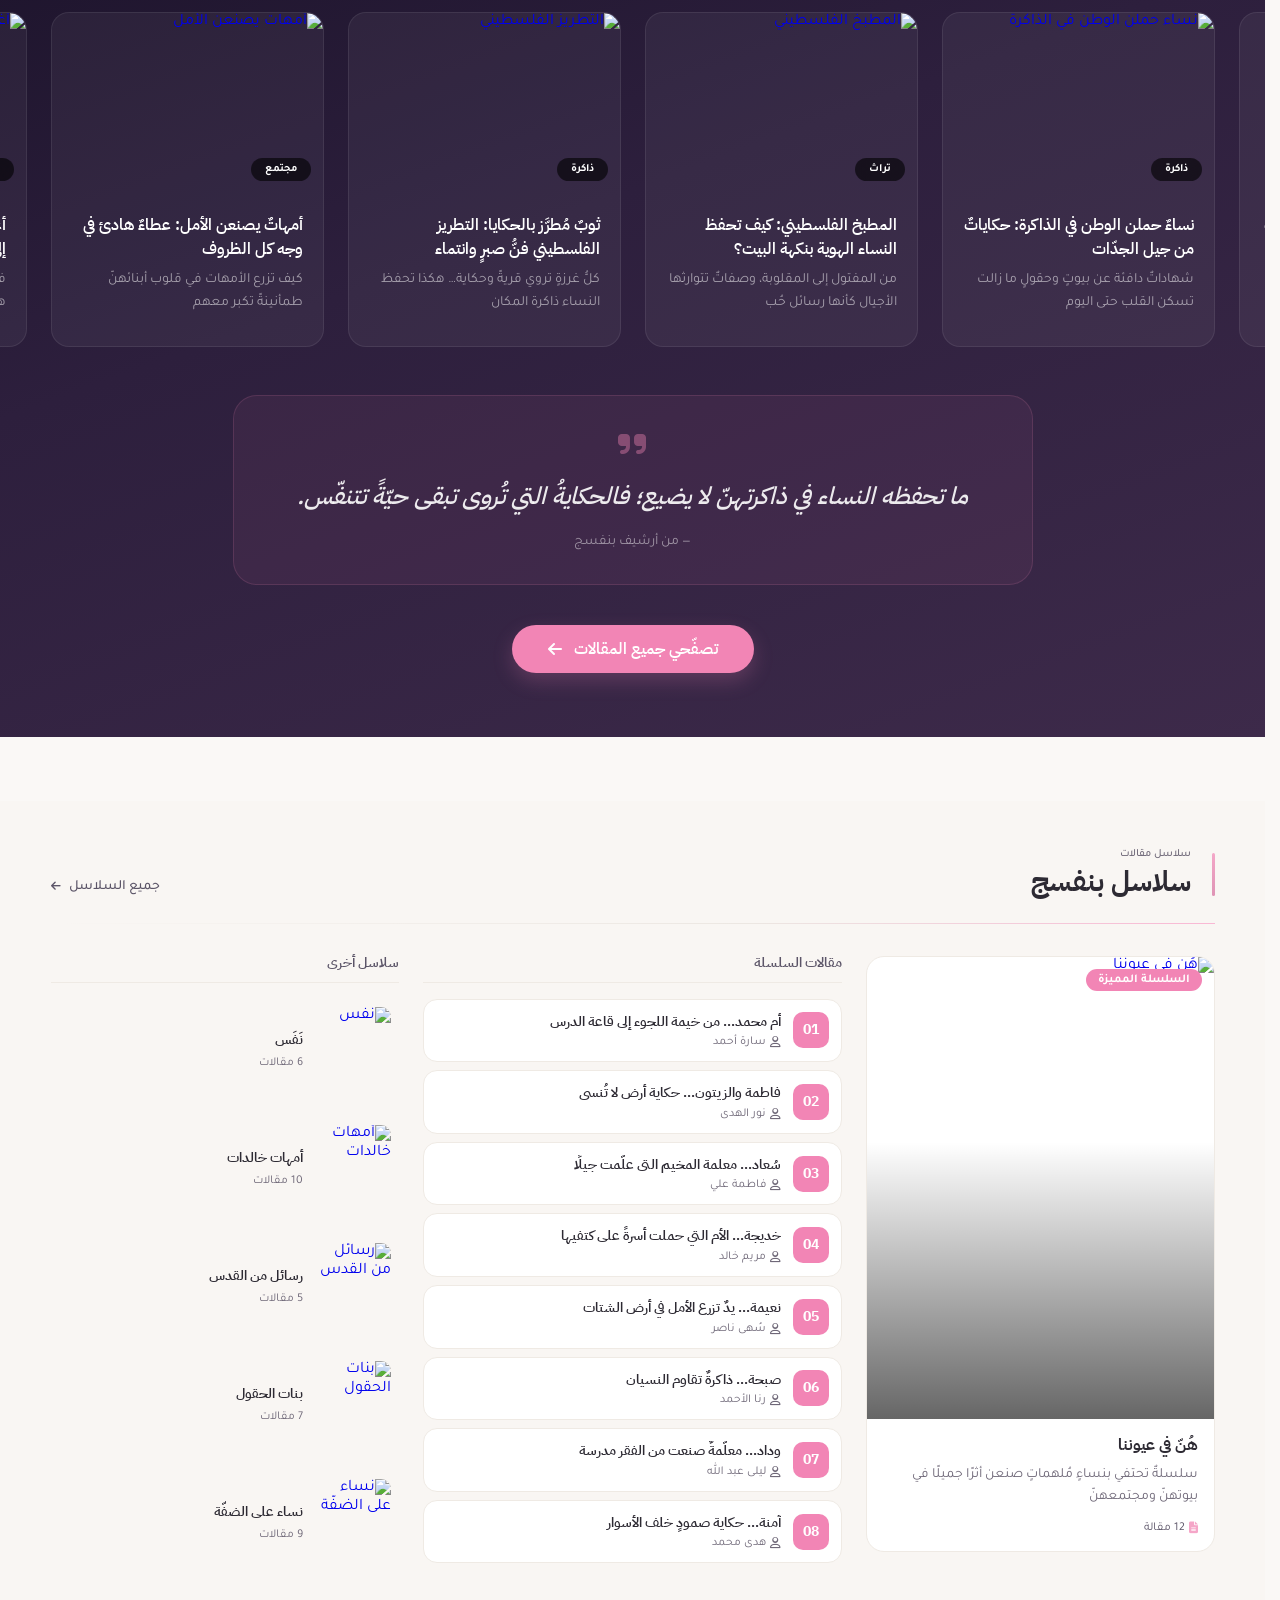
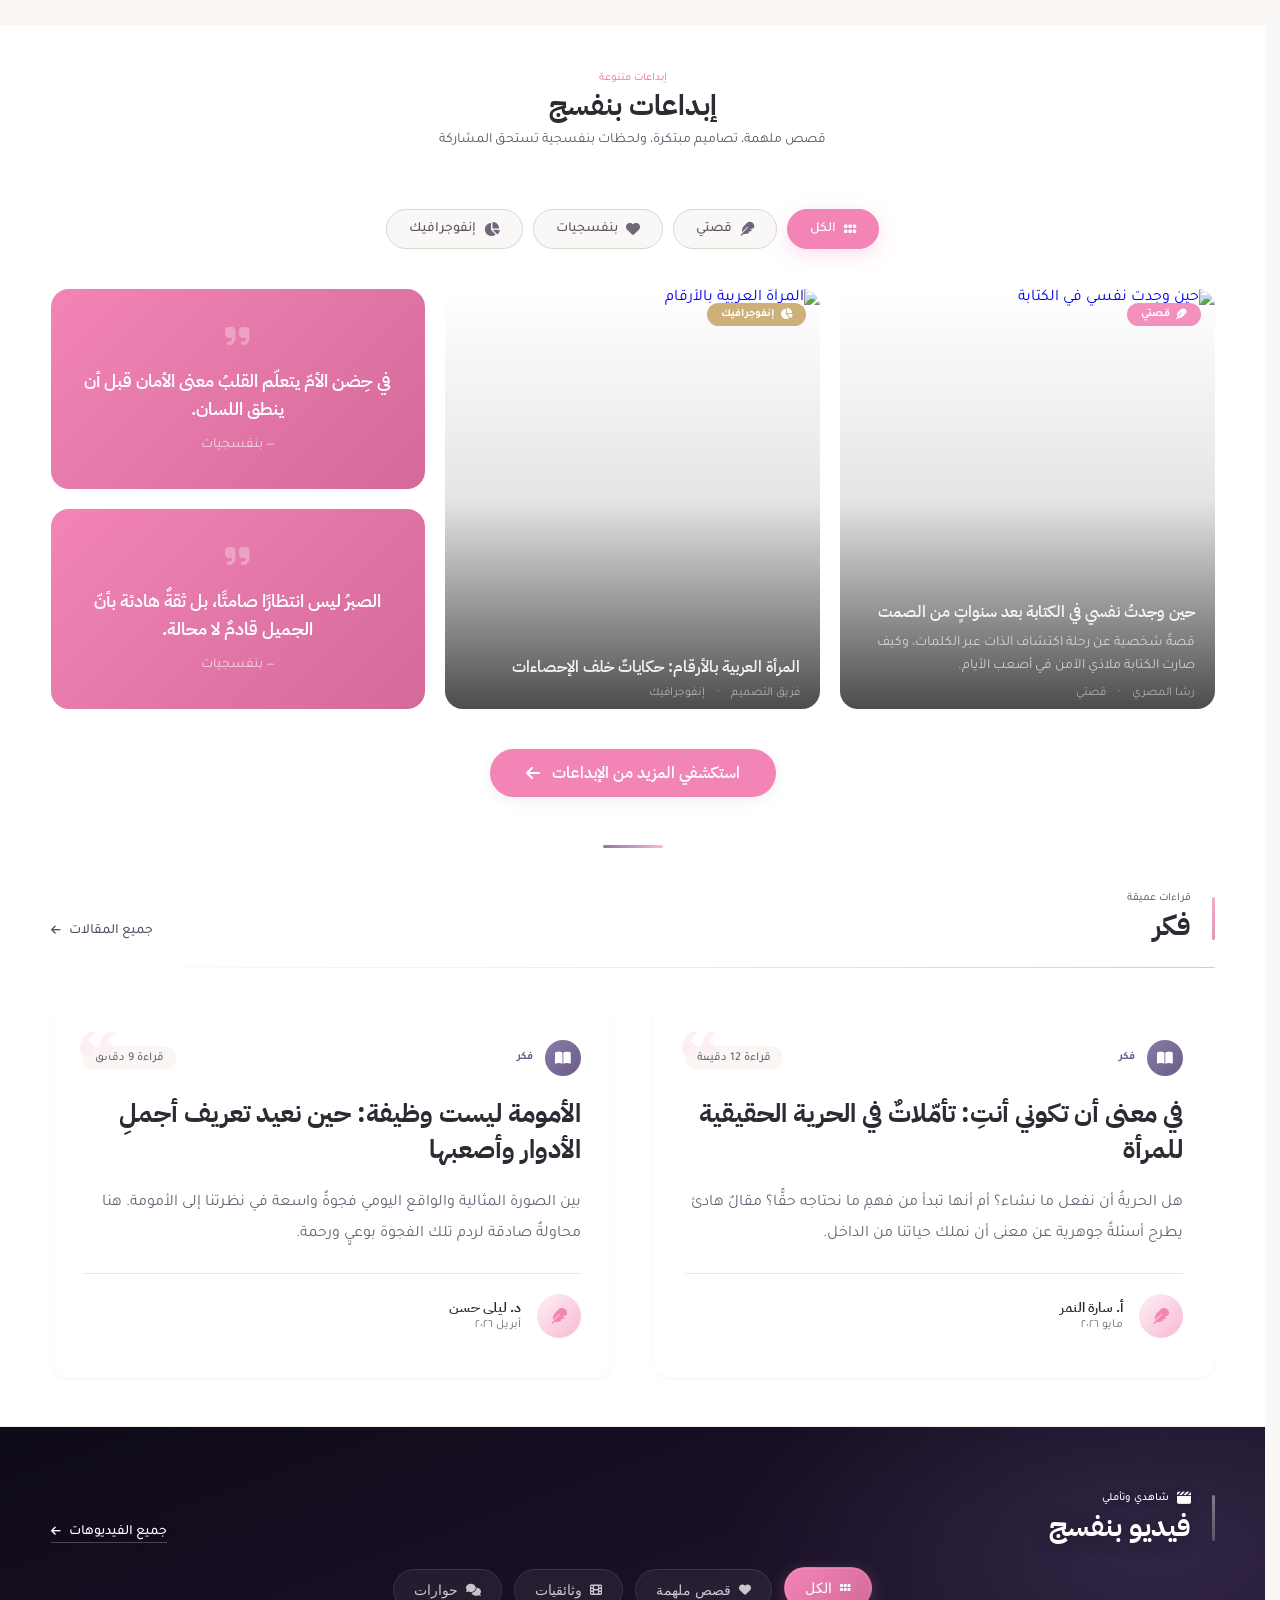
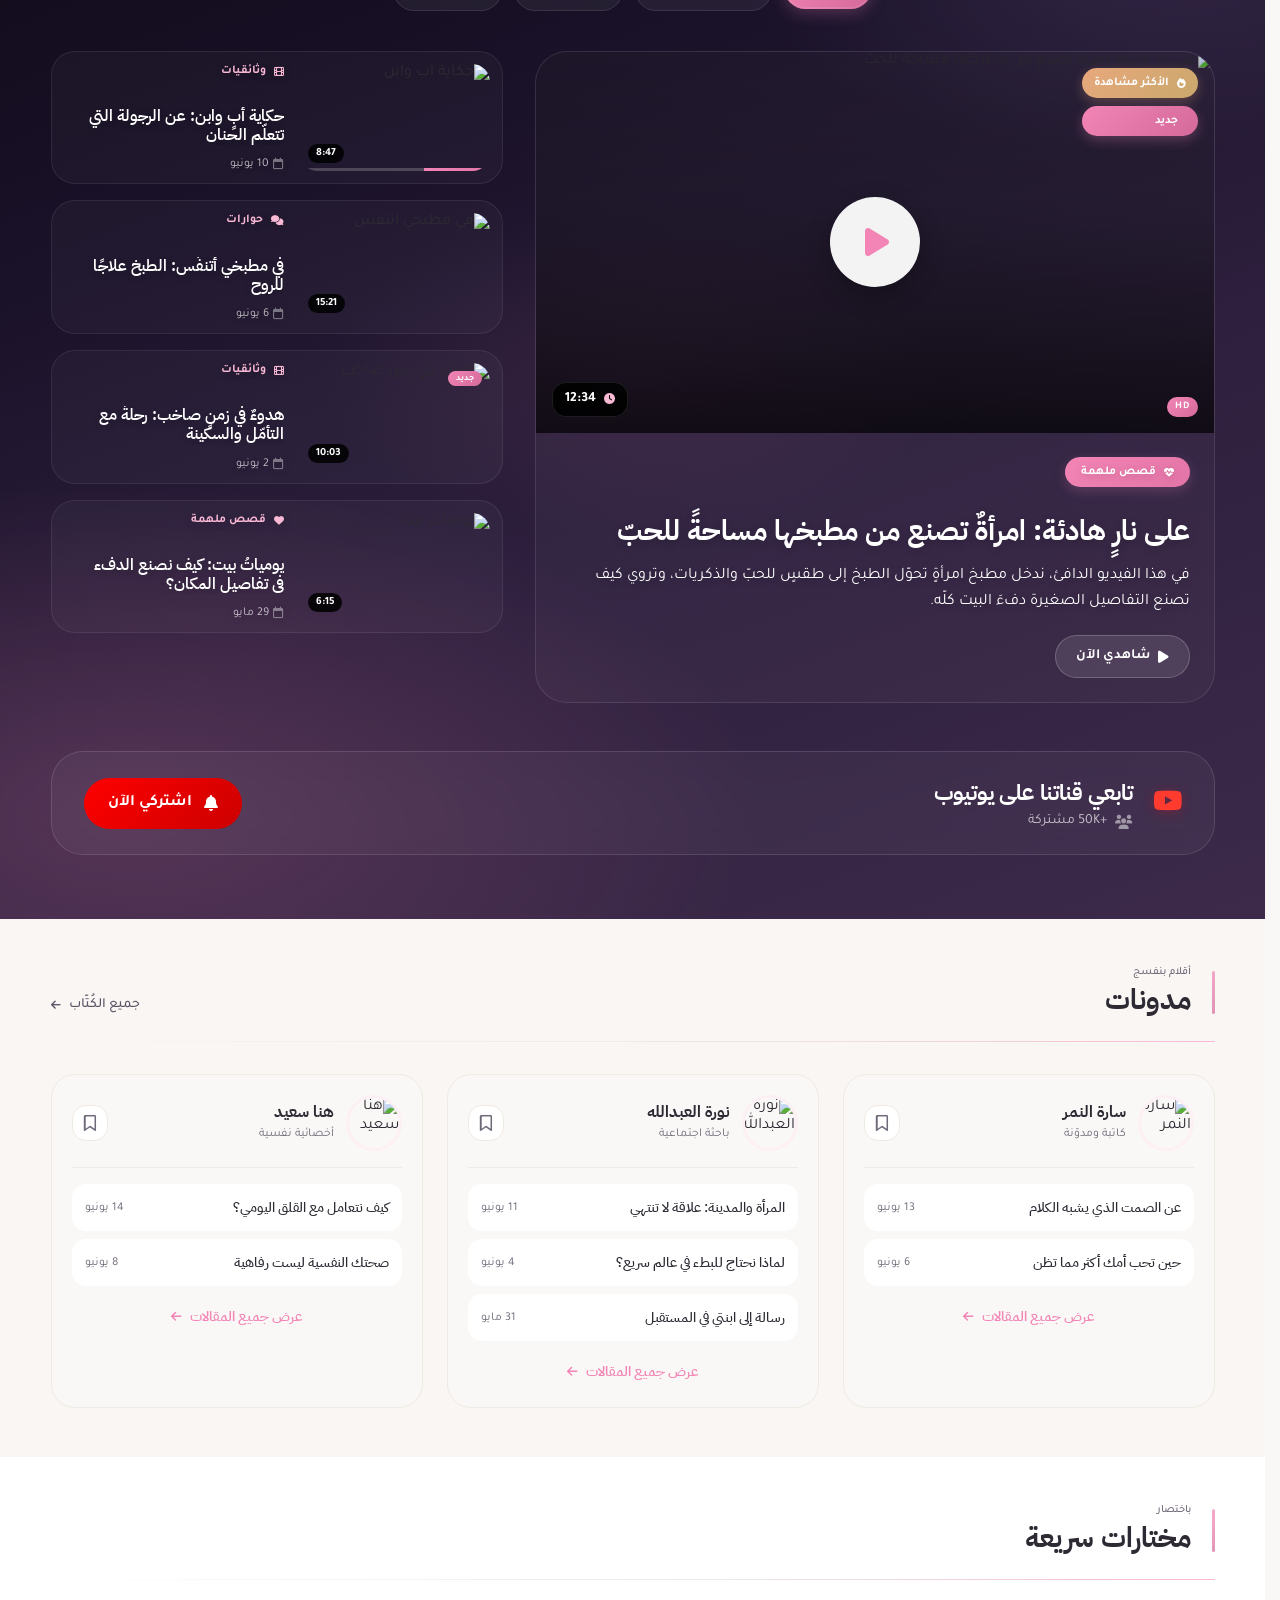
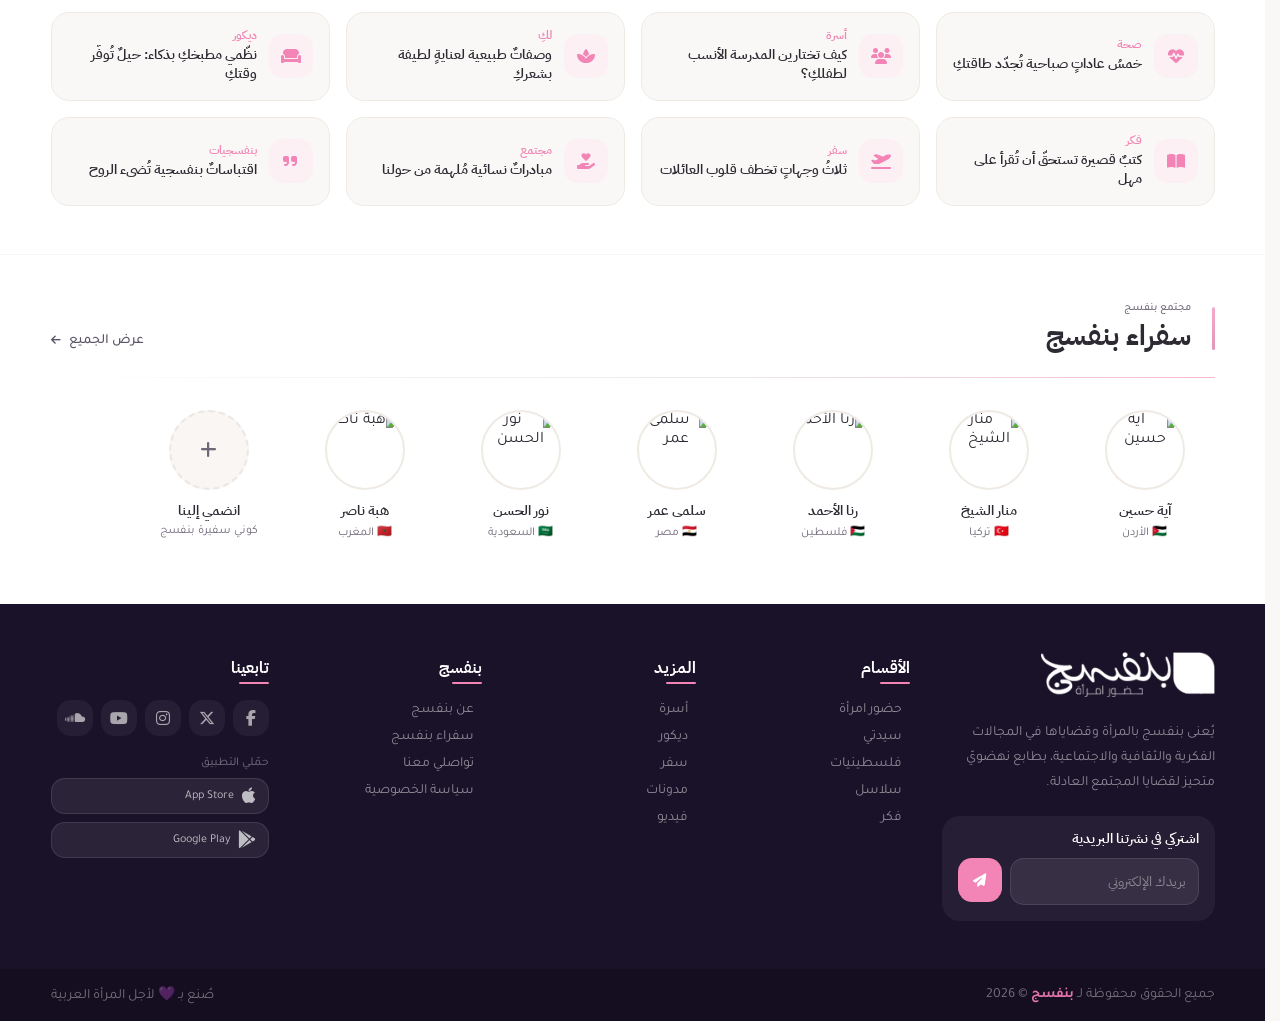
==== commit 272d9cc4: "Signed-off-by: Eslam abselnasser <96479431+imsemoo@users.noreply.github.com>" ====
--- a/index.html
+++ b/index.html
@@ -366,10 +366,10 @@
           <!-- Secondary Articles -->
           <div class="wv-list">
 
-            <article class="wv-card">
+            <!-- <article class="wv-card">
               <a href="#" class="wv-card__link">
                 <div class="wv-card__img">
-                  <img src="https://images.unsplash.com/photo-1730812670456-7bd7f5a4d640?w=240&h=180&fit=crop&crop=faces&q=80&auto=format" alt="صداقةٌ تكبر مع السنين"
+                  <img src="https://images.unsplash.com/photo-1730812670456-7bd7f5a4d640?w=480&h=320&fit=crop&crop=faces&q=80&auto=format" alt="صداقةٌ تكبر مع السنين"
                     loading="lazy" />
                 </div>
                 <div class="wv-card__body">
@@ -380,12 +380,12 @@
                   </div>
                 </div>
               </a>
-            </article>
+            </article> -->
 
             <article class="wv-card">
               <a href="#" class="wv-card__link">
                 <div class="wv-card__img">
-                  <img src="https://images.unsplash.com/photo-1616894355117-59dd2e68818f?w=240&h=180&fit=crop&crop=faces&q=80&auto=format" alt="رسالةٌ من أمٍّ إلى ابنتها"
+                  <img src="https://images.unsplash.com/photo-1616894355117-59dd2e68818f?w=480&h=320&fit=crop&crop=faces&q=80&auto=format" alt="رسالةٌ من أمٍّ إلى ابنتها"
                     loading="lazy" />
                 </div>
                 <div class="wv-card__body">
@@ -401,7 +401,7 @@
             <article class="wv-card">
               <a href="#" class="wv-card__link">
                 <div class="wv-card__img">
-                  <img src="https://images.unsplash.com/photo-1522075782449-e45a34f1ddfb?w=240&h=180&fit=crop&crop=faces&q=80&auto=format" alt="خلوةٌ مع الذات"
+                  <img src="https://images.unsplash.com/photo-1522075782449-e45a34f1ddfb?w=480&h=320&fit=crop&crop=faces&q=80&auto=format" alt="خلوةٌ مع الذات"
                     loading="lazy" />
                 </div>
                 <div class="wv-card__body">
@@ -409,21 +409,6 @@
                   <h4 class="wv-card__title">خلوةٌ مع الذات: في فضل اللحظات التي نقضيها وحدنا</h4>
                   <div class="wv-card__meta">
                     <span>نور الهدى</span><span aria-hidden="true">·</span><span>3 يونيو</span>
-                  </div>
-                </div>
-              </a>
-            </article>
-            <article class="wv-card">
-              <a href="#" class="wv-card__link">
-                <div class="wv-card__img">
-                  <img src="https://images.unsplash.com/photo-1488190211105-8b0e65b80b4e?w=240&h=180&fit=crop&crop=faces&q=80&auto=format" alt="نساء في الظل"
-                    loading="lazy" />
-                </div>
-                <div class="wv-card__body">
-                  <span class="wv-card__cat">مقالات</span>
-                  <h4 class="wv-card__title">نساءٌ في الظل: حكاياتٌ مُلهمة لم يكتبها أحدٌ بعد</h4>
-                  <div class="wv-card__meta">
-                    <span>فاطمة علي</span><span aria-hidden="true">·</span><span>1 يونيو</span>
                   </div>
                 </div>
               </a>
@@ -886,7 +871,7 @@
           <div class="series-grid__more">
             <h4 class="series-grid__col-title">سلاسل أخرى</h4>
             <div class="series-other-list">
-              <a href="#" class="series-other">
+              <!-- <a href="#" class="series-other">
                 <div class="series-other__cover">
                   <img src="https://images.unsplash.com/photo-1632119580908-ae947d4c7691?w=240&h=300&fit=crop&crop=entropy&q=80&auto=format" alt="تعليم المقهورين"
                     loading="lazy">
@@ -895,7 +880,7 @@
                   <h5 class="series-other__title">تعليم المقهورين</h5>
                   <span class="series-other__count">8 مقالات</span>
                 </div>
-              </a>
+              </a> -->
               <a href="#" class="series-other">
                 <div class="series-other__cover">
                   <img src="https://images.unsplash.com/photo-1631510390389-c1e4fb20ff31?w=240&h=300&fit=crop&crop=entropy&q=80&auto=format" alt="نَفَس"
--- a/css/main.css
+++ b/css/main.css
@@ -1525,7 +1525,7 @@
     display: grid;
     grid-template-columns: 1fr 1fr;
     gap: var(--space-6);
-    align-items: start;
+    align-items: stretch;
 }
 
 /* Hero Article */
@@ -1626,6 +1626,8 @@
 }
 
 .wv-card {
+    display: flex;
+    flex: 1;
     border-radius: var(--radius-md);
     overflow: hidden;
     border: 1px solid var(--border-subtle);
@@ -1640,20 +1642,22 @@
 
 .wv-card__link {
     display: flex;
-    gap: var(--space-3);
+    flex: 1;
+    align-items: stretch;
+    gap: var(--space-4);
     text-decoration: none;
-    padding: var(--space-2) var(--space-3);
+    padding: var(--space-3);
 }
 
 .wv-card__img {
-    width: 90px;
-    height: 70px;
+    flex: 0 0 42%;
+    align-self: stretch;
     border-radius: var(--radius-sm);
     overflow: hidden;
-    flex-shrink: 0;
 }
 
 .wv-card__img img {
+    display: block;
     width: 100%;
     height: 100%;
     object-fit: cover;
@@ -1704,23 +1708,28 @@
 @media (max-width: 900px) {
     .women-voices__grid {
         grid-template-columns: 1fr;
-    }
-    
+        align-items: start;
+    }
+
     .wv-hero__media {
         aspect-ratio: 16 / 9;
         max-height: none;
     }
-    
+
     .wv-list {
         flex-direction: row;
         overflow-x: auto;
         gap: var(--space-3);
         padding-bottom: var(--space-2);
     }
-    
+
     .wv-card {
-        flex-shrink: 0;
-        width: 280px;
+        flex: 0 0 300px;
+    }
+
+    .wv-card__img {
+        flex-basis: 40%;
+        min-height: 96px;
     }
 }
 
@@ -1784,6 +1793,8 @@
 
 /* Lifestyle Card */
 .lt-card {
+    display: flex;
+    flex-direction: column;
     background: var(--bg-surface);
     border-radius: var(--radius-lg);
     overflow: hidden;
@@ -1793,22 +1804,26 @@
 
 .lt-card:hover {
     border-color: var(--primary-200);
-    box-shadow: 0 8px 30px rgba(0, 0, 0, 0.08);
+    box-shadow: var(--shadow-lg);
     transform: translateY(-4px);
 }
 
 .lt-card__link {
-    display: block;
+    display: flex;
+    flex-direction: column;
+    flex: 1;
     text-decoration: none;
 }
 
 .lt-card__img {
     position: relative;
-    aspect-ratio: 16 / 10;
+    aspect-ratio: 3 / 2;
     overflow: hidden;
+    background: var(--bg-muted);
 }
 
 .lt-card__img img {
+    display: block;
     width: 100%;
     height: 100%;
     object-fit: cover;
@@ -1831,7 +1846,10 @@
 }
 
 .lt-card__body {
-    padding: var(--space-4);
+    display: flex;
+    flex-direction: column;
+    flex: 1;
+    padding: var(--space-5);
 }
 
 .lt-card__title {
@@ -1861,7 +1879,11 @@
 
 .lt-card__meta {
     display: flex;
-    gap: var(--space-4);
+    flex-wrap: wrap;
+    gap: 6px var(--space-4);
+    margin-top: auto;
+    padding-top: var(--space-3);
+    border-top: 1px solid var(--border-subtle);
     font-size: var(--text-xs);
     color: var(--text-secondary);
 }
@@ -2173,7 +2195,8 @@
 }
 
 .palest__card {
-    display: block;
+    display: flex;
+    flex-direction: column;
     text-decoration: none;
     background: rgba(255, 255, 255, 0.05);
     border-radius: var(--radius-lg);
@@ -2196,8 +2219,9 @@
 }
 
 .palest__card-img img {
+    display: block;
     width: 100%;
-    aspect-ratio: 16/10;
+    aspect-ratio: 3 / 2;
     object-fit: cover;
     transition: transform var(--transition-slow);
 }
@@ -2219,6 +2243,9 @@
 }
 
 .palest__card-body {
+    display: flex;
+    flex-direction: column;
+    flex: 1;
     padding: var(--space-5);
 }
 
@@ -2244,6 +2271,7 @@
 }
 
 .palest__card-meta {
+    margin-top: auto;
     font: 400 var(--text-xs)/1 var(--font-body);
     color: rgba(255, 255, 255, 0.4);
 }
@@ -2603,14 +2631,15 @@
 }
 
 .series-other__cover {
-    width: 56px;
-    height: 60px;
+    width: 76px;
+    height: 90px;
     border-radius: var(--radius-sm);
     overflow: hidden;
     flex-shrink: 0;
 }
 
 .series-other__cover img {
+    display: block;
     width: 100%;
     height: 100%;
     object-fit: cover;
@@ -4497,7 +4526,7 @@
 .video-card__thumb {
     position: relative;
     flex-shrink: 0;
-    width: 150px;
+    width: 190px;
     aspect-ratio: 16/9;
     border-radius: var(--radius-lg);
     overflow: hidden;
@@ -4764,9 +4793,6 @@
     background: linear-gradient(135deg, #cc0000 0%, #990000 100%);
     transform: translateY(-2px);
     box-shadow: 0 6px 18px rgba(204, 0, 0, 0.30);
-}
-
-.video-showcase__subscribe i {
 }
 
 .video-showcase__subscribe:hover i {
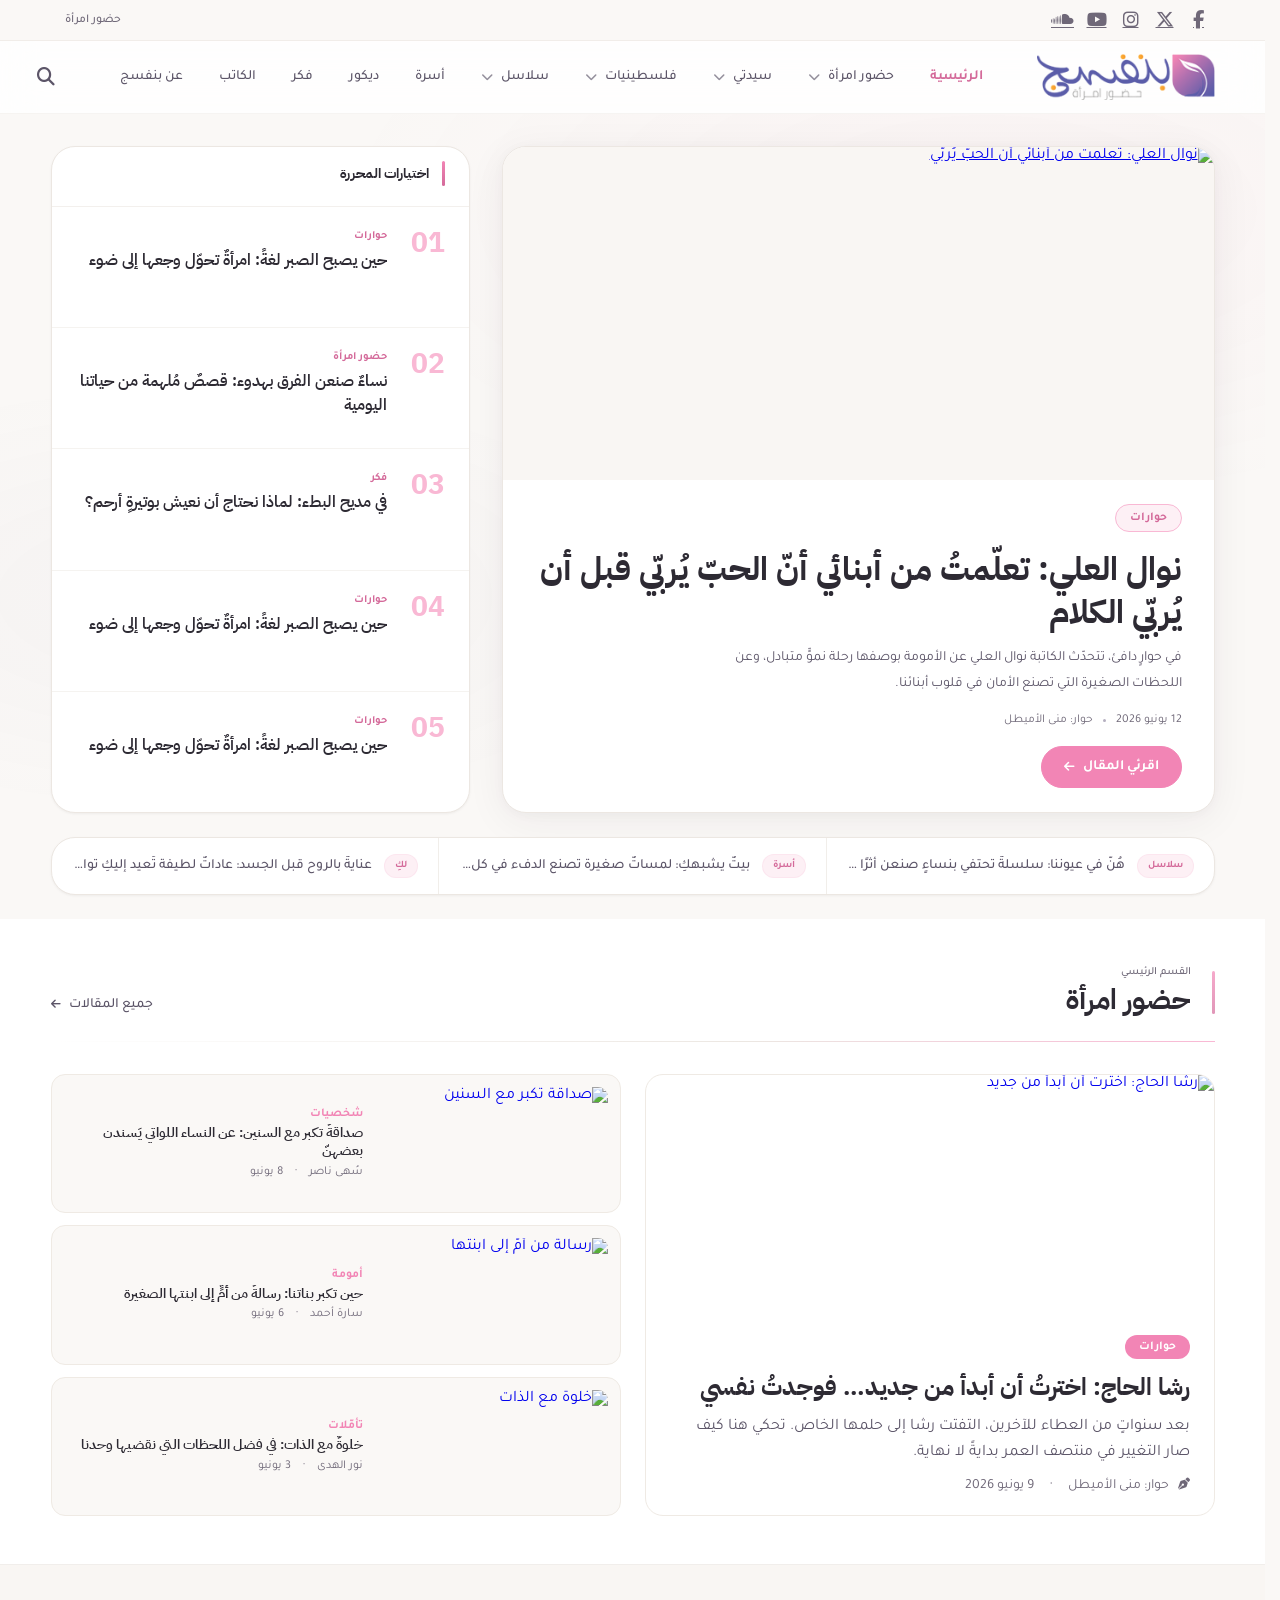
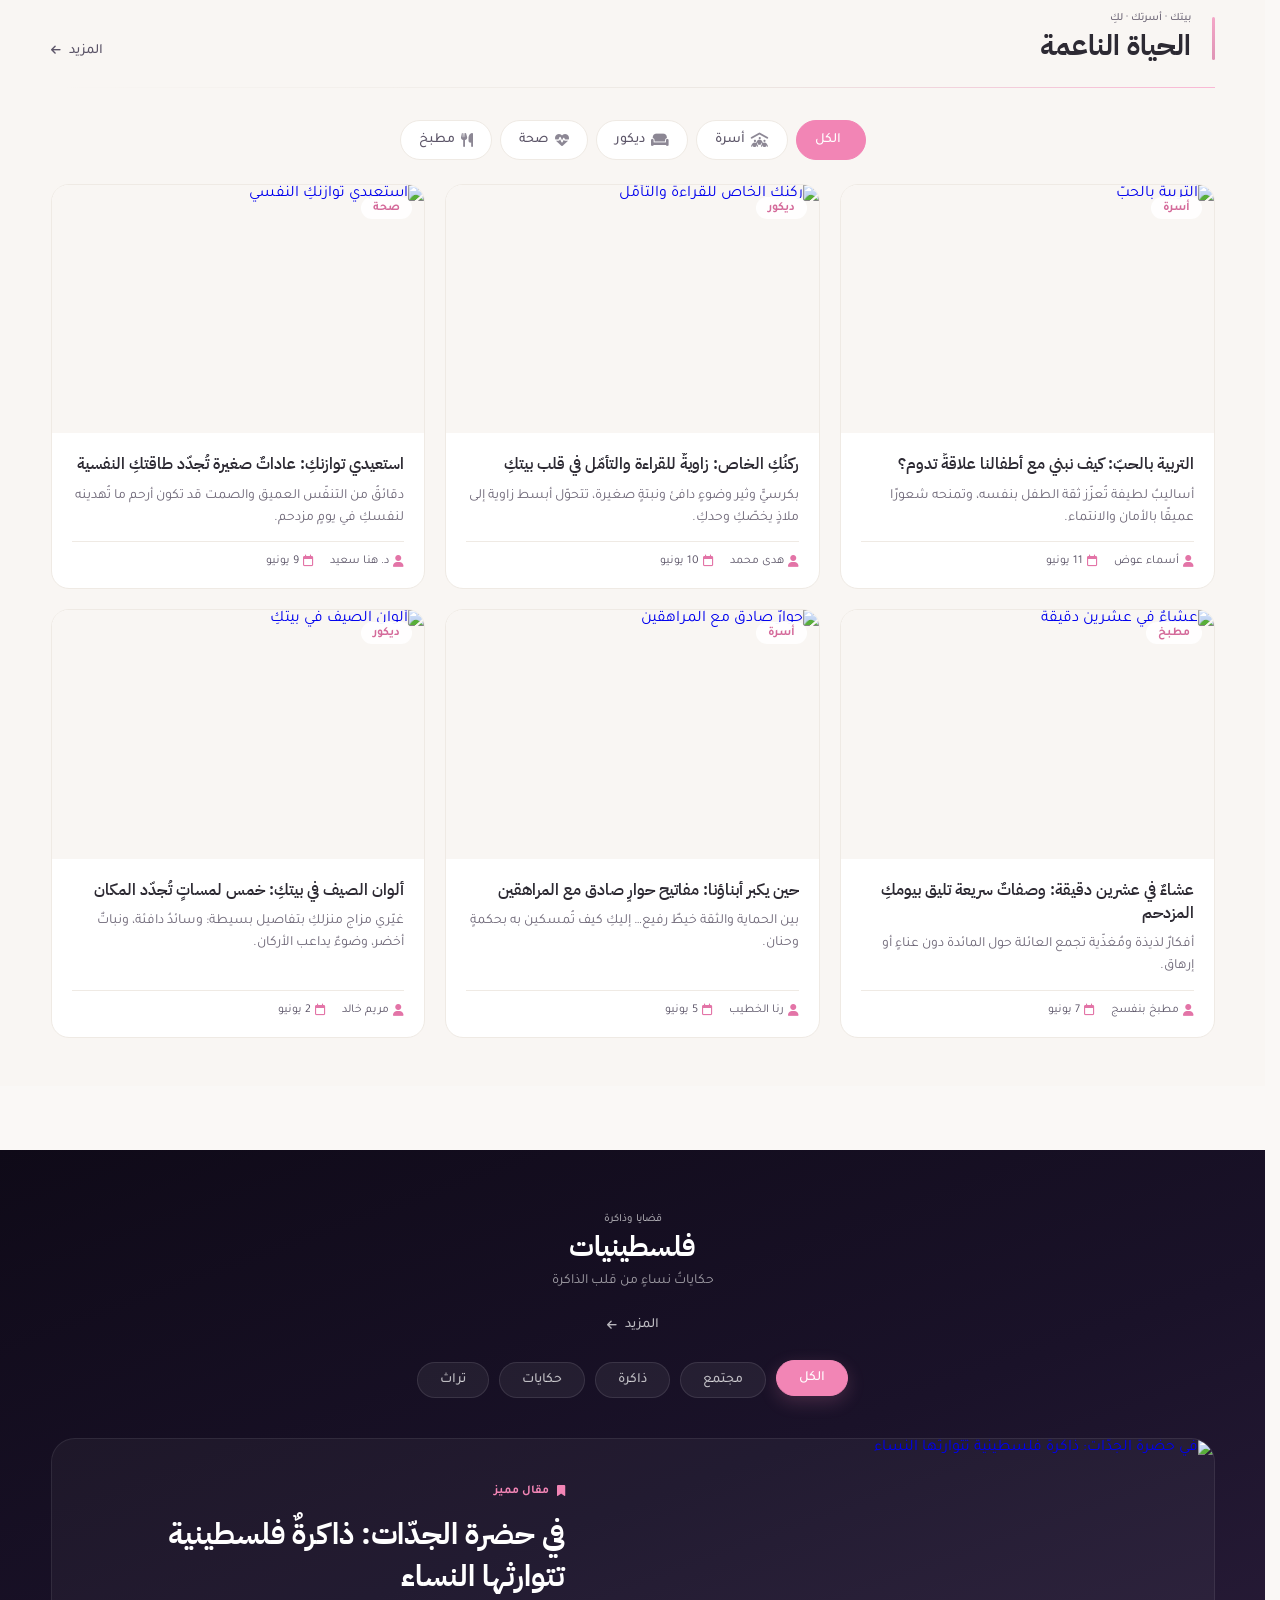
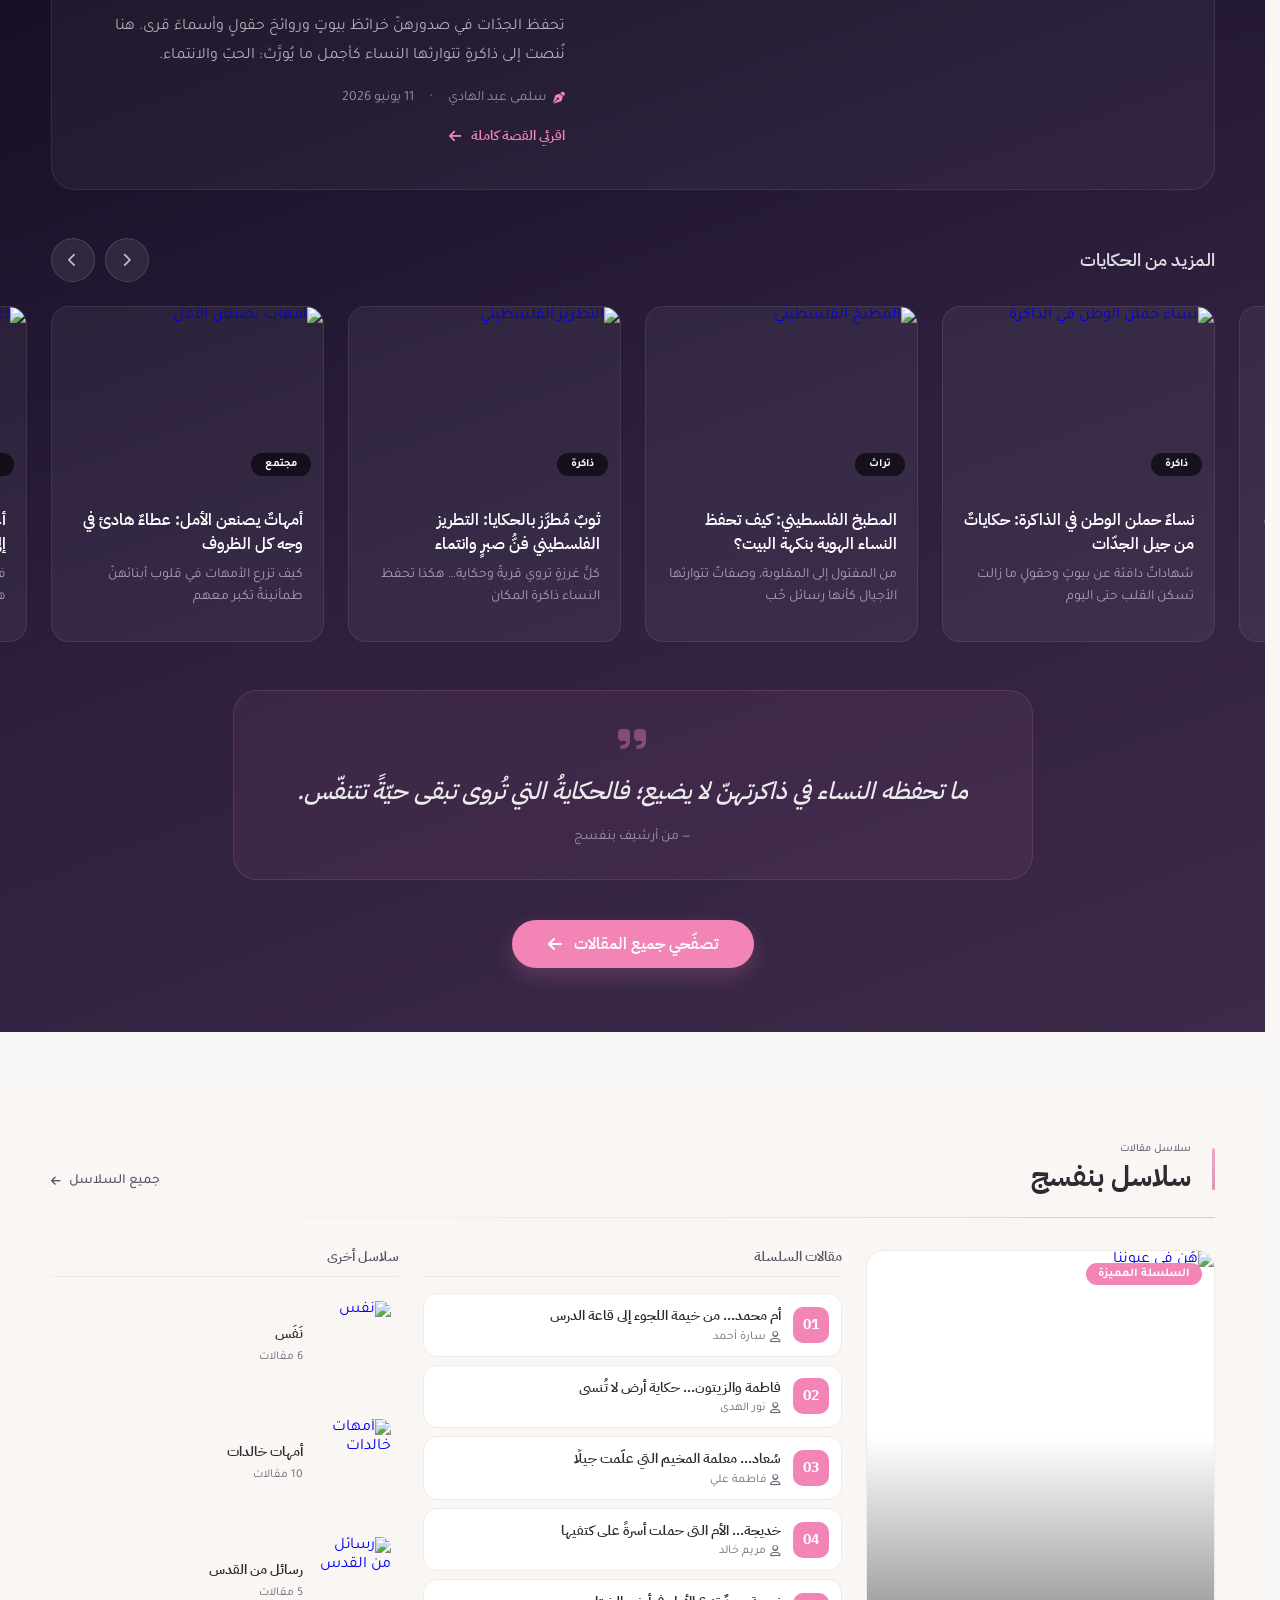
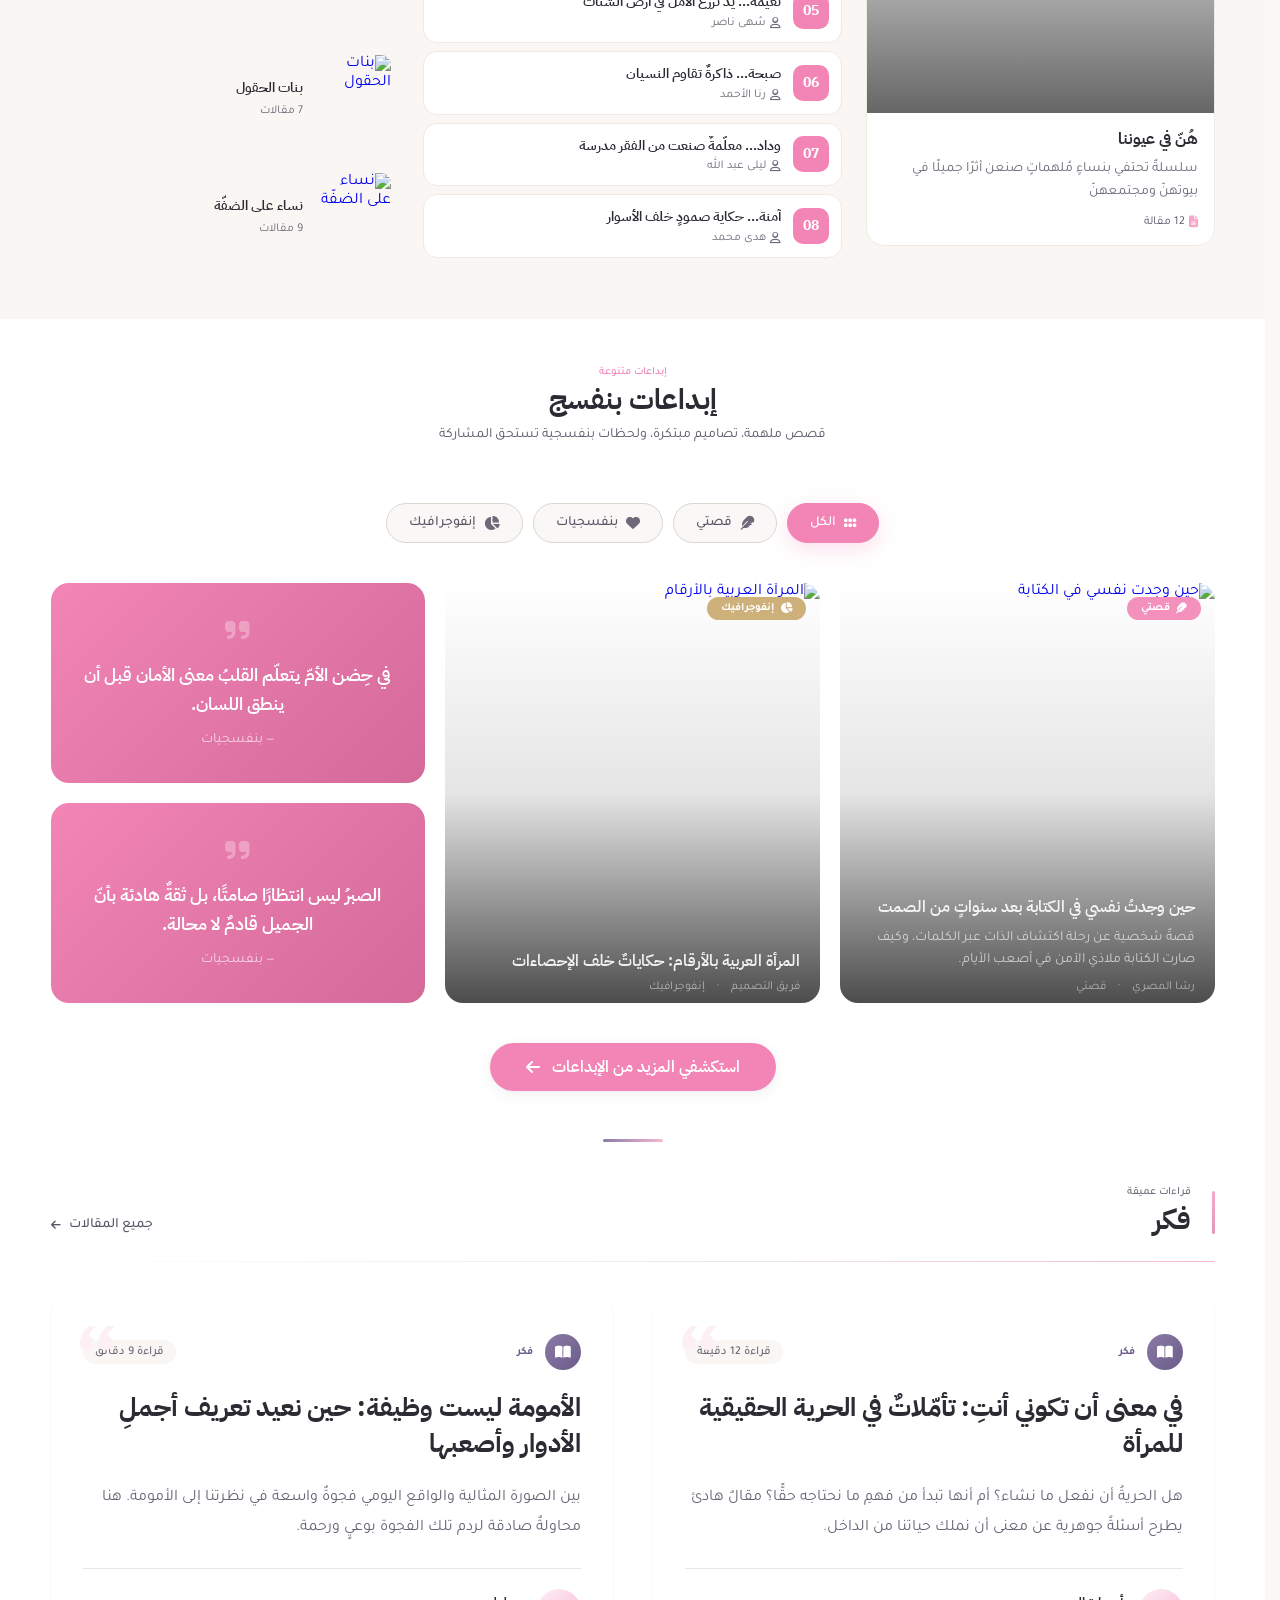
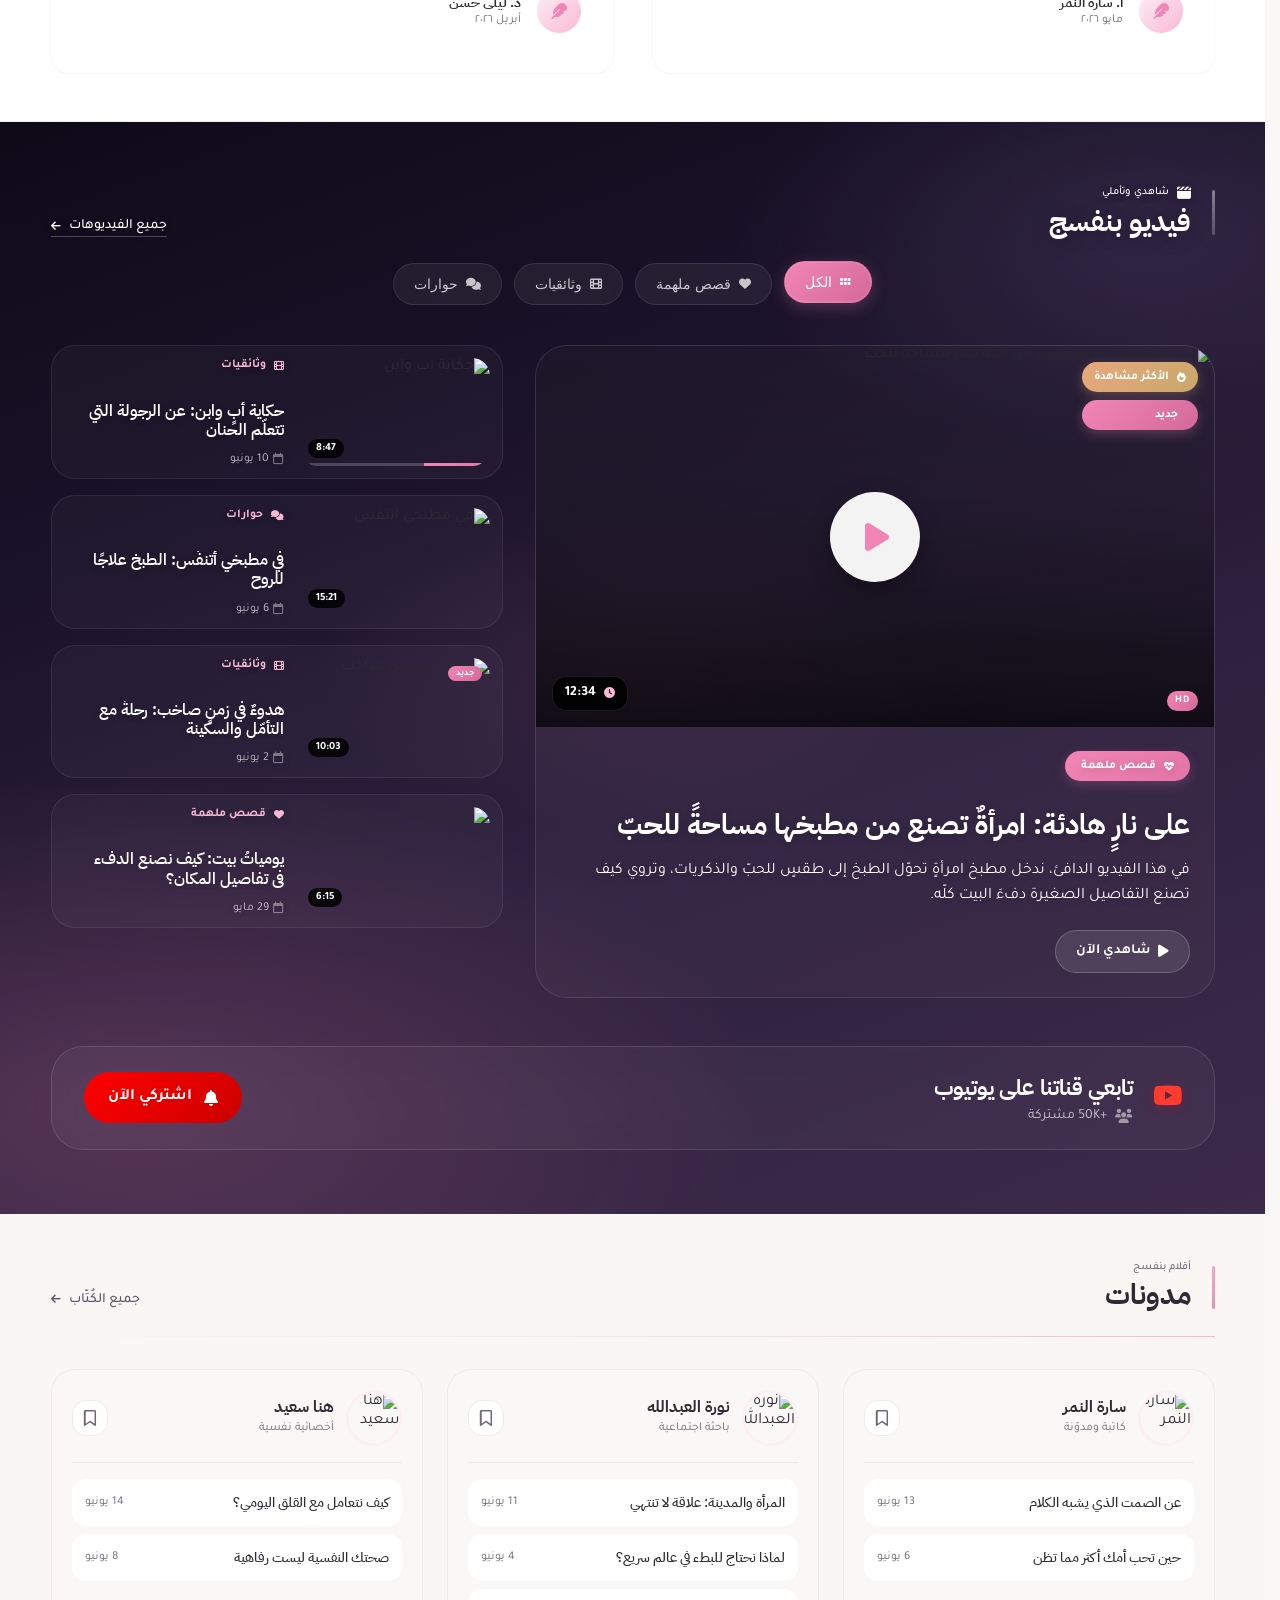
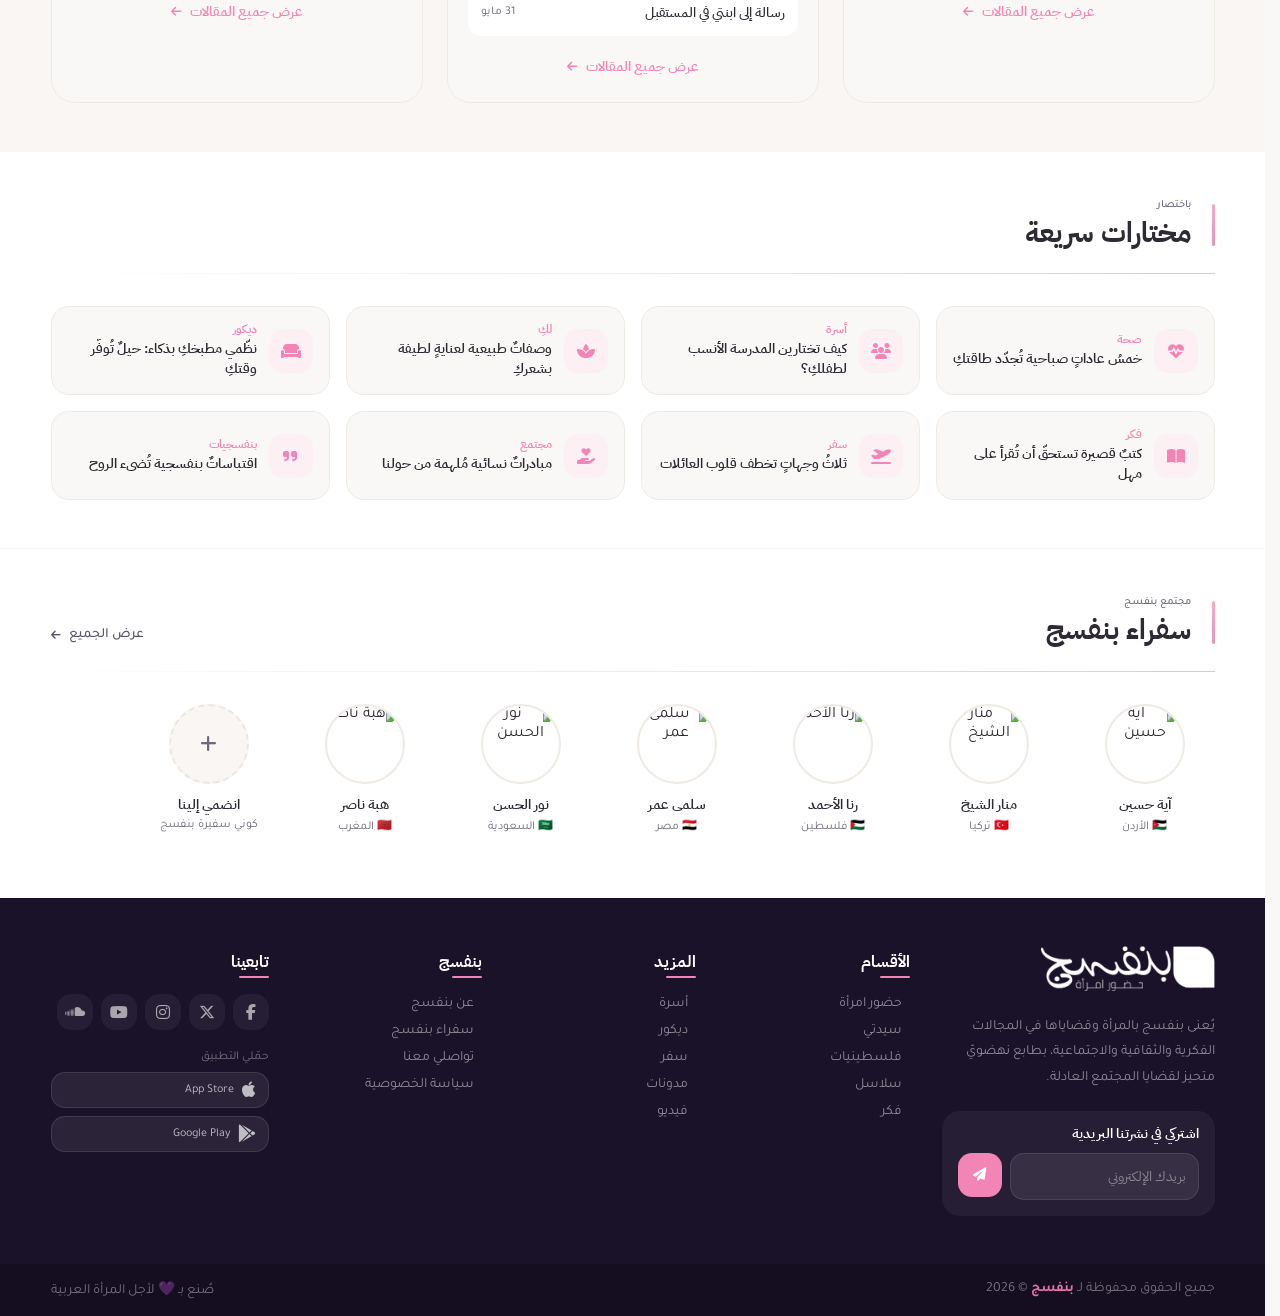
==== commit 235e3fa7: "Signed-off-by: Eslam abselnasser <96479431+imsemoo@users.noreply.github.com>" ====
--- a/index.html
+++ b/index.html
@@ -298,6 +298,24 @@
                   </div>
                 </a>
               </li>
+               <li class="hero-picks__item">
+                <a class="hero-picks__link" href="#">
+                  <span class="hero-picks__num" aria-hidden="true">04</span>
+                  <div class="hero-picks__body">
+                    <span class="hero-picks__kicker">حوارات</span>
+                    <h2 class="hero-picks__title">حين يصبح الصبر لغةً: امرأةٌ تحوّل وجعها إلى ضوء</h2>
+                  </div>
+                </a>
+              </li>
+               <li class="hero-picks__item">
+                <a class="hero-picks__link" href="#">
+                  <span class="hero-picks__num" aria-hidden="true">05</span>
+                  <div class="hero-picks__body">
+                    <span class="hero-picks__kicker">حوارات</span>
+                    <h2 class="hero-picks__title">حين يصبح الصبر لغةً: امرأةٌ تحوّل وجعها إلى ضوء</h2>
+                  </div>
+                </a>
+              </li>
             </ol>
           </aside>
 
@@ -347,7 +365,6 @@
             <a href="#" class="wv-hero__link">
               <div class="wv-hero__media">
                 <img src="https://images.unsplash.com/photo-1681152299027-17efe7da7081?w=760&h=540&fit=crop&crop=faces&q=80&auto=format" alt="رشا الحاج: اخترتُ أن أبدأ من جديد" loading="lazy" />
-                <div class="wv-hero__overlay"></div>
               </div>
               <div class="wv-hero__content">
                 <span class="wv-hero__cat">حوارات</span>
@@ -366,7 +383,7 @@
           <!-- Secondary Articles -->
           <div class="wv-list">
 
-            <!-- <article class="wv-card">
+            <article class="wv-card">
               <a href="#" class="wv-card__link">
                 <div class="wv-card__img">
                   <img src="https://images.unsplash.com/photo-1730812670456-7bd7f5a4d640?w=480&h=320&fit=crop&crop=faces&q=80&auto=format" alt="صداقةٌ تكبر مع السنين"
@@ -380,7 +397,7 @@
                   </div>
                 </div>
               </a>
-            </article> -->
+            </article>
 
             <article class="wv-card">
               <a href="#" class="wv-card__link">
--- a/css/main.css
+++ b/css/main.css
@@ -790,20 +790,24 @@
    COVER — Featured Story (Magazine Style)
    ========================================= */
 .hero-cover {
-    position: relative;
+    display: flex;
+    flex-direction: column;
     border-radius: var(--radius-xl);
     overflow: hidden;
-    background: var(--bg-muted);
-    min-height: clamp(380px, 34vw, 480px);
+    background: var(--bg-surface);
+    border: 1px solid var(--border-light);
     box-shadow:
         0 8px 40px rgba(45, 42, 51, 0.06),
         0 2px 12px rgba(45, 42, 51, 0.03);
 }
 
 .hero-cover__media {
-    position: absolute;
-    inset: 0;
+    position: relative;
     display: block;
+    flex: 1;
+    min-height: clamp(240px, 26vw, 360px);
+    overflow: hidden;
+    background: var(--bg-muted);
 }
 
 .hero-cover__media img {
@@ -815,36 +819,16 @@
 }
 
 .hero-cover:hover .hero-cover__media img {
-    transform: scale(1.025);
-}
-
-/* Overlay — strong enough for readability, still elegant */
-.hero-cover::after {
-    content: "";
-    position: absolute;
-    inset: 0;
-    z-index: 1;
-    background:
-        linear-gradient(to top,
-            rgba(24, 20, 30, 0.88) 0%,
-            rgba(24, 20, 30, 0.62) 30%,
-            rgba(24, 20, 30, 0.34) 55%,
-            rgba(24, 20, 30, 0.12) 80%,
-            rgba(24, 20, 30, 0.04) 100%);
-    pointer-events: none;
-}
-
-/* Content positioned at bottom */
+    transform: scale(1.04);
+}
+
+/* Content — clean, below the image (no overlay) */
 .hero-cover__content {
-    position: absolute;
-    inset-inline: clamp(20px, 3vw, 36px);
-    inset-block-end: clamp(22px, 3vw, 36px);
-    z-index: 2;
-    max-width: min(85%, 640px);
-    color: #fff;
-}
-
-/* Category pill — frosted, elegant */
+    padding: var(--space-6) var(--space-8);
+    color: var(--text-primary);
+}
+
+/* Category pill — soft pink on surface */
 .hero-cover__category {
     display: inline-flex;
     align-items: center;
@@ -853,18 +837,16 @@
     border-radius: var(--radius-pill);
     text-decoration: none;
     font: 600 var(--text-xs)/1 var(--font-body);
-    background: rgba(255, 255, 255, 0.16);
-    border: 1px solid rgba(255, 255, 255, 0.22);
-    color: #fff;
-    backdrop-filter: blur(10px);
-    -webkit-backdrop-filter: blur(10px);
+    background: var(--primary-050);
+    border: 1px solid var(--primary-100);
+    color: var(--primary-700);
     margin-bottom: var(--space-4);
-    text-shadow: 0 1px 4px rgba(0, 0, 0, 0.3);
-    transition: background var(--transition-base);
+    transition: background var(--transition-base), color var(--transition-base);
 }
 
 .hero-cover__category:hover {
-    background: rgba(242, 133, 181, 0.22);
+    background: var(--primary);
+    border-color: var(--primary);
     color: #fff;
     text-decoration: none;
 }
@@ -872,27 +854,25 @@
 /* Title */
 .hero-cover__title {
     margin: 0 0 var(--space-3) 0;
-    font: 700 clamp(22px, 2.6vw, 36px) / 1.28 var(--font-heading);
-    text-shadow: 0 2px 12px rgba(0, 0, 0, 0.45), 0 1px 3px rgba(0, 0, 0, 0.3);
+    font: 700 clamp(22px, 2.6vw, 34px) / 1.3 var(--font-heading);
 }
 
 .hero-cover__title a {
-    color: #fff;
+    color: var(--text-primary);
     text-decoration: none;
-    transition: opacity var(--transition-base);
+    transition: color var(--transition-base);
 }
 
 .hero-cover__title a:hover {
-    opacity: 0.9;
+    color: var(--primary-700);
 }
 
 /* Excerpt */
 .hero-cover__excerpt {
     margin: 0 0 var(--space-4) 0;
     font: 400 var(--text-sm)/1.85 var(--font-body);
-    color: rgba(255, 255, 255, 0.88);
-    max-width: 48ch;
-    text-shadow: 0 1px 8px rgba(0, 0, 0, 0.35);
+    color: var(--text-secondary);
+    max-width: 60ch;
     display: -webkit-box;
     -webkit-line-clamp: 2;
     -webkit-box-orient: vertical;
@@ -906,29 +886,26 @@
     gap: 10px;
     margin-bottom: var(--space-5);
     font: 400 var(--text-xs)/1 var(--font-body);
-    color: rgba(255, 255, 255, 0.75);
-    text-shadow: 0 1px 6px rgba(0, 0, 0, 0.35);
+    color: var(--text-muted);
 }
 
 .hero-cover__dot {
     width: 3px;
     height: 3px;
     border-radius: 50%;
-    background: rgba(255, 255, 255, 0.35);
-}
-
-/* CTA — refined, not loud */
+    background: var(--text-light);
+}
+
+/* CTA — solid primary */
 .hero-cover__cta {
     display: inline-flex;
     align-items: center;
     gap: 8px;
-    height: 40px;
-    padding-inline: 20px;
+    height: 42px;
+    padding-inline: 22px;
     border-radius: var(--radius-pill);
-    background: rgba(255, 255, 255, 0.12);
-    border: 1px solid rgba(255, 255, 255, 0.18);
-    backdrop-filter: blur(8px);
-    -webkit-backdrop-filter: blur(8px);
+    background: var(--primary);
+    border: 1px solid var(--primary);
     color: #fff;
     text-decoration: none;
     font: 600 var(--text-sm)/1 var(--font-body);
@@ -944,10 +921,10 @@
 }
 
 .hero-cover__cta:hover {
-    background: rgba(242, 133, 181, 0.22);
-    border-color: rgba(242, 133, 181, 0.30);
+    background: var(--primary-700);
+    border-color: var(--primary-700);
     transform: translateY(-1px);
-    box-shadow: 0 8px 24px rgba(0, 0, 0, 0.12);
+    box-shadow: 0 8px 20px rgba(242, 133, 181, 0.28);
     color: #fff;
     text-decoration: none;
 }
@@ -1530,25 +1507,29 @@
 
 /* Hero Article */
 .wv-hero {
+    display: flex;
     border-radius: var(--radius-lg);
     overflow: hidden;
+    border: 1px solid var(--border-subtle);
+    background: var(--bg-surface);
 }
 
 .wv-hero__link {
-    display: block;
-    position: relative;
+    display: flex;
+    flex-direction: column;
+    flex: 1;
     text-decoration: none;
-    border-radius: var(--radius-lg);
-    overflow: hidden;
 }
 
 .wv-hero__media {
     position: relative;
-    aspect-ratio: 6 / 4;
-    max-height: 380px;
+    flex: 1;
+    min-height: 240px;
+    overflow: hidden;
 }
 
 .wv-hero__media img {
+    display: block;
     width: 100%;
     height: 100%;
     object-fit: cover;
@@ -1560,23 +1541,12 @@
 }
 
 .wv-hero__overlay {
-    position: absolute;
-    inset: 0;
-    background: linear-gradient(
-        to top,
-        rgba(0, 0, 0, 0.85) 0%,
-        rgba(0, 0, 0, 0.4) 40%,
-        transparent 100%
-    );
+    display: none;
 }
 
 .wv-hero__content {
-    position: absolute;
-    bottom: 0;
-    left: 0;
-    right: 0;
-    padding: var(--space-5);
-    color: #fff;
+    padding: var(--space-5) var(--space-6);
+    color: var(--text-primary);
 }
 
 .wv-hero__cat {
@@ -1592,12 +1562,17 @@
 .wv-hero__title {
     font: 700 clamp(1.2rem, 2vw, 1.5rem)/1.35 var(--font-heading);
     margin: 0 0 var(--space-3);
-    color: #fff;
+    color: var(--text-primary);
+    transition: color var(--dur-2) var(--ease-out);
+}
+
+.wv-hero__link:hover .wv-hero__title {
+    color: var(--primary-700);
 }
 
 .wv-hero__excerpt {
     font: 400 var(--text-md)/1.6 var(--font-body);
-    color: rgba(255, 255, 255, 0.8);
+    color: var(--text-secondary);
     margin: 0 0 var(--space-3);
     display: -webkit-box;
     -webkit-line-clamp: 2;
@@ -1610,7 +1585,7 @@
     align-items: center;
     gap: var(--space-4);
     font-size: var(--text-sm);
-    color: rgba(255, 255, 255, 0.7);
+    color: var(--text-muted);
 }
 
 .wv-hero__author i {
